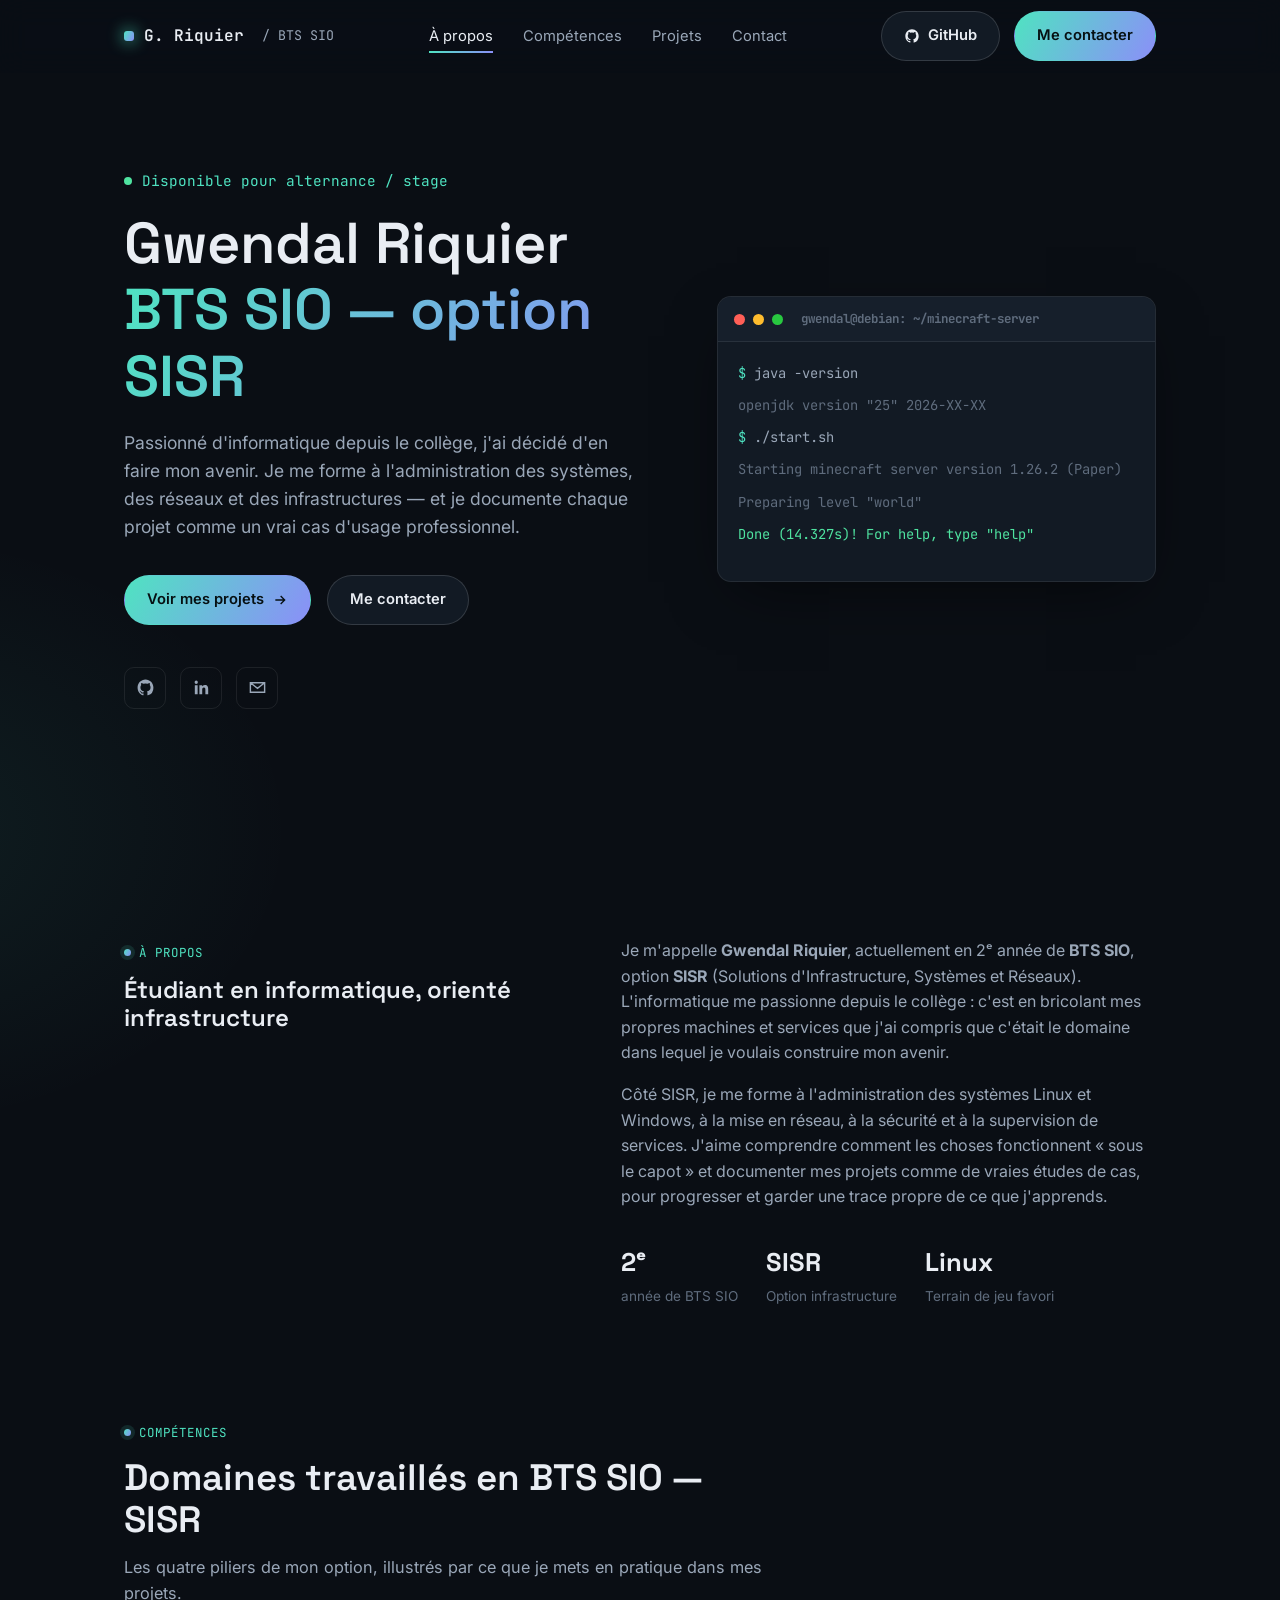
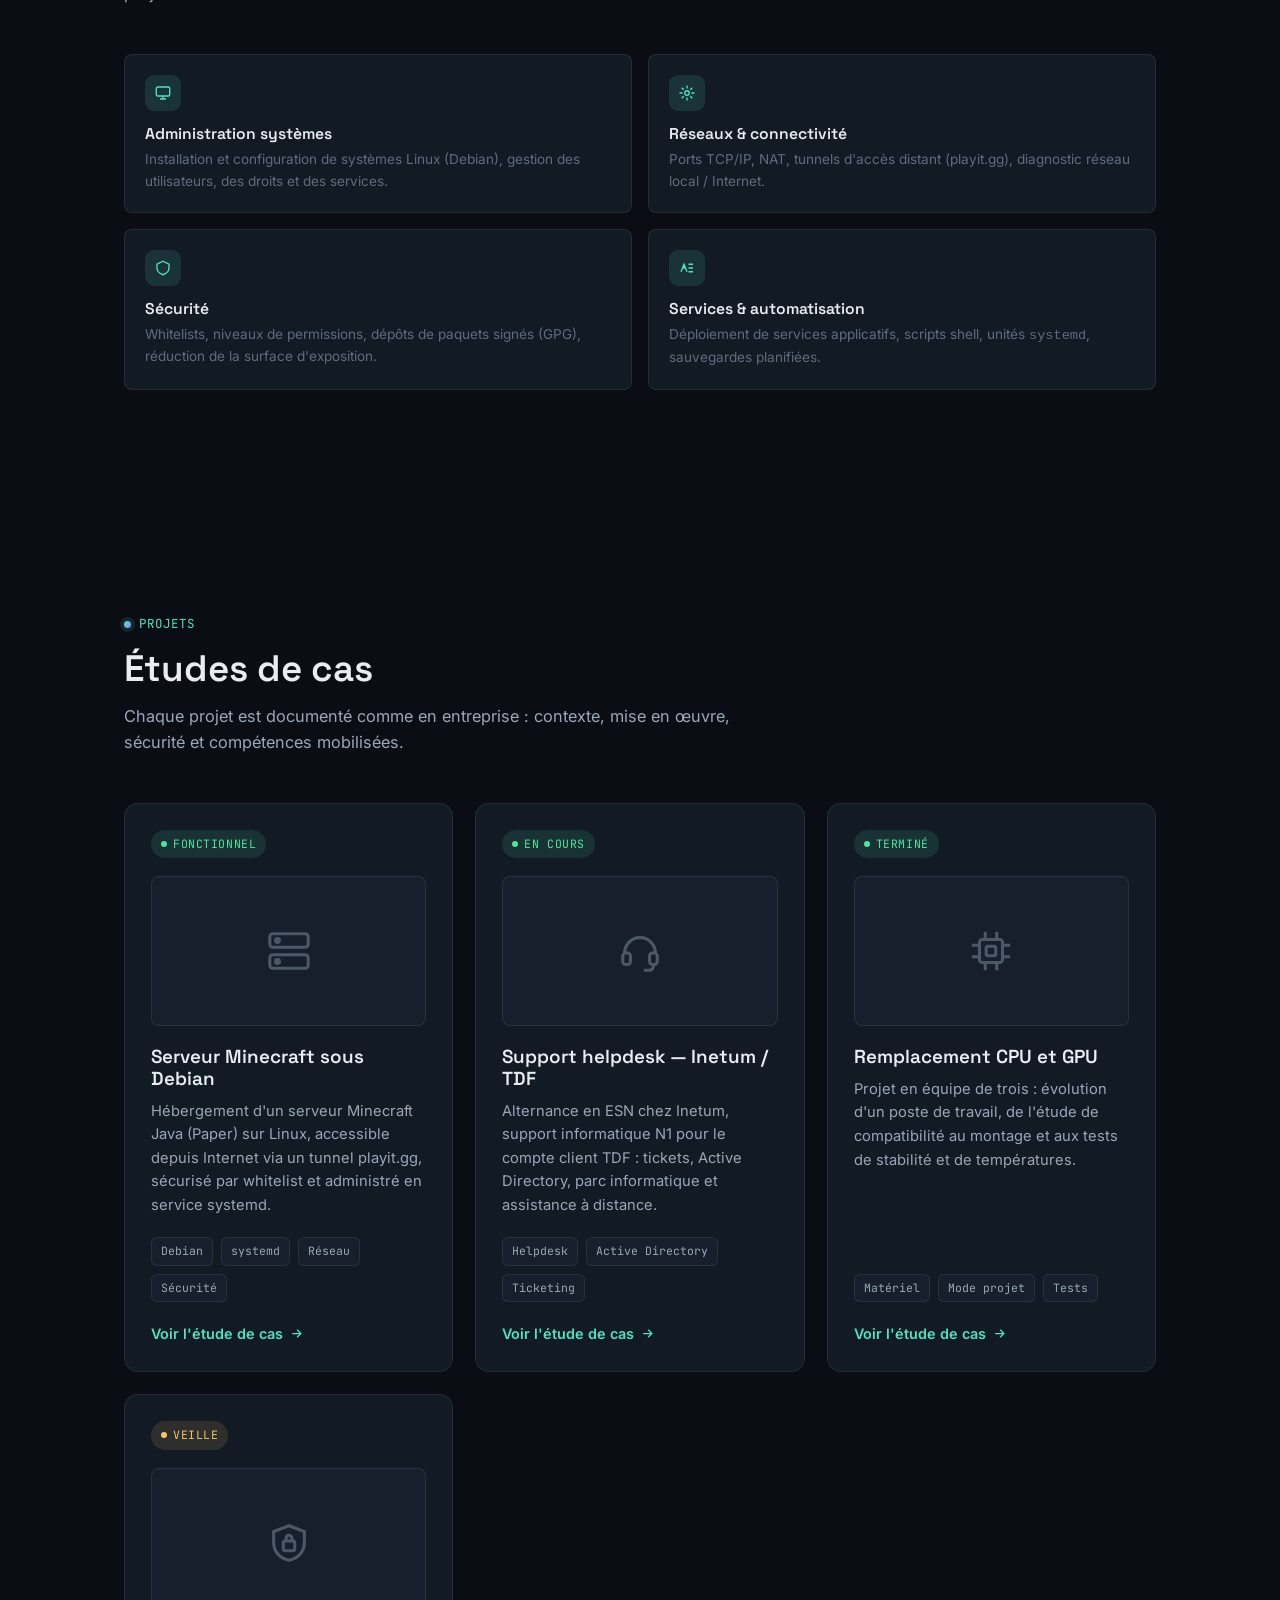
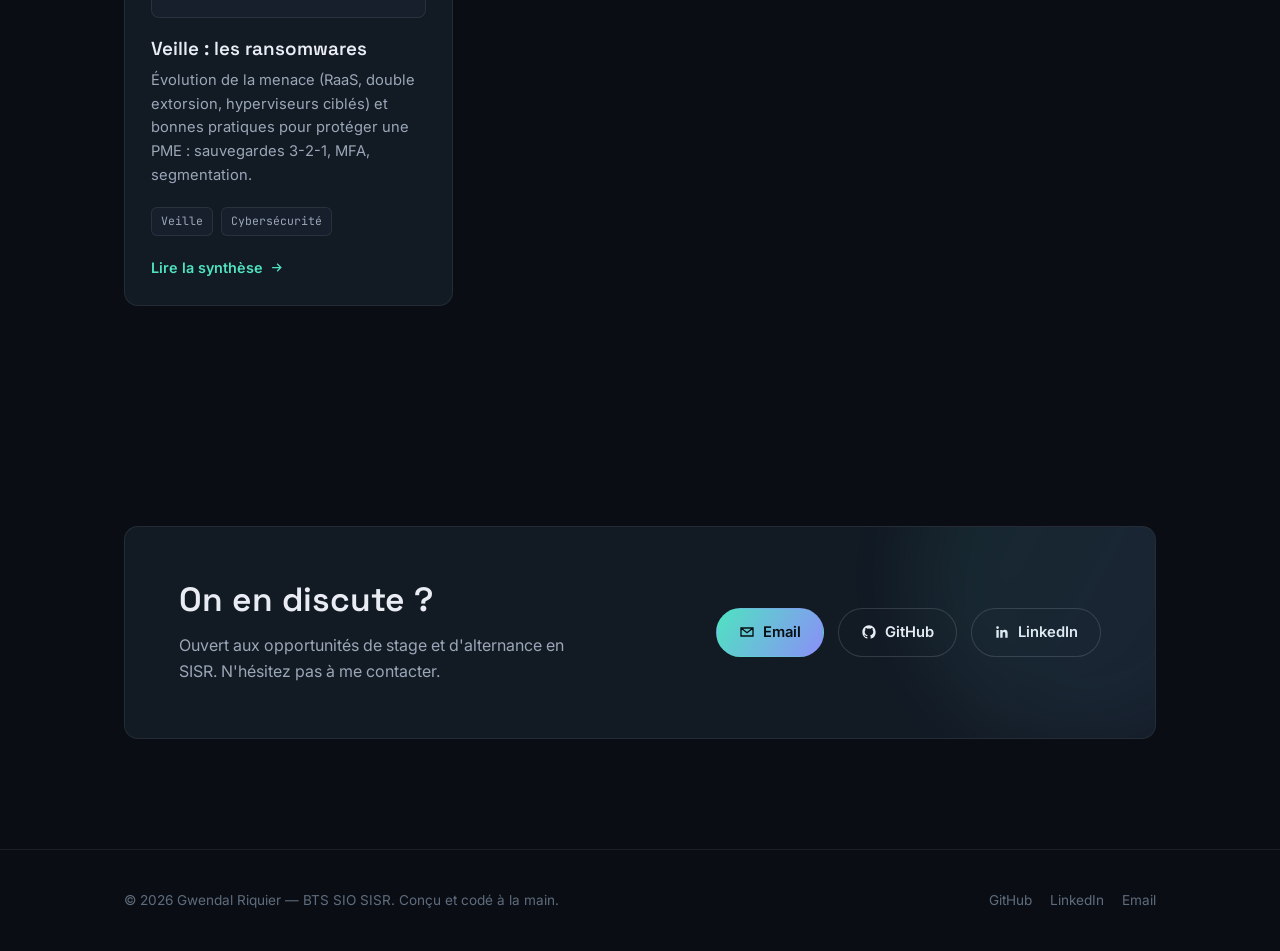
==== index.html @ 9a65db3e "Ajout du projet CPU/GPU et de la veille ransomwares au portfolio - Nouvelle étude de cas : remplacem" ====
<!doctype html>
<html lang="fr">
<head>
<meta charset="UTF-8">
<meta name="viewport" content="width=device-width, initial-scale=1.0">
<title>Gwendal Riquier — Portfolio BTS SIO</title>
<meta name="description" content="Portfolio de Gwendal Riquier, étudiant en BTS SIO option SISR. Projets d'administration systèmes, réseaux et infrastructure.">
<link rel="icon" href="assets/favicon.svg" type="image/svg+xml">
<link rel="preconnect" href="https://fonts.googleapis.com">
<link rel="preconnect" href="https://fonts.gstatic.com" crossorigin>
<link href="https://fonts.googleapis.com/css2?family=Space+Grotesk:wght@500;600;700&family=Inter:wght@400;500;600;700&family=JetBrains+Mono:wght@400;500;600&display=swap" rel="stylesheet">
<link rel="stylesheet" href="css/style.css">
</head>
<body>

<nav class="navbar" id="navbar">
  <div class="container">
    <a href="#top" class="brand"><span class="dot"></span>G. Riquier<small>&nbsp;/ BTS SIO</small></a>
    <ul class="nav-links">
      <li><a href="#about" class="nav-link">À propos</a></li>
      <li><a href="#skills" class="nav-link">Compétences</a></li>
      <li><a href="#projects" class="nav-link">Projets</a></li>
      <li><a href="#contact" class="nav-link">Contact</a></li>
    </ul>
    <div class="nav-cta">
      <a href="https://github.com/Ttekka" target="_blank" rel="noopener" class="btn btn-ghost">
        <svg viewBox="0 0 24 24" fill="currentColor"><path d="M12 2C6.48 2 2 6.58 2 12.25c0 4.5 2.87 8.32 6.84 9.67.5.1.68-.22.68-.49 0-.24-.01-1.05-.01-1.9-2.78.62-3.37-1.21-3.37-1.21-.45-1.18-1.11-1.5-1.11-1.5-.9-.63.07-.62.07-.62 1 .07 1.53 1.05 1.53 1.05.89 1.55 2.34 1.1 2.91.84.09-.66.35-1.1.63-1.36-2.22-.26-4.56-1.14-4.56-5.07 0-1.12.39-2.03 1.03-2.75-.1-.26-.45-1.3.1-2.72 0 0 .84-.27 2.75 1.05a9.3 9.3 0 0 1 5 0c1.91-1.32 2.75-1.05 2.75-1.05.55 1.42.2 2.46.1 2.72.64.72 1.03 1.63 1.03 2.75 0 3.94-2.35 4.8-4.58 5.06.36.32.68.94.68 1.9 0 1.37-.01 2.47-.01 2.81 0 .27.18.6.69.49A10.03 10.03 0 0 0 22 12.25C22 6.58 17.52 2 12 2Z"/></svg>
        GitHub
      </a>
      <a href="#contact" class="btn btn-primary">Me contacter</a>
    </div>
    <button class="burger" id="burger" aria-label="Menu">
      <span></span><span></span><span></span>
    </button>
  </div>
</nav>
<div class="mobile-menu" id="mobileMenu">
  <a href="#about" class="nav-link">À propos</a>
  <a href="#skills" class="nav-link">Compétences</a>
  <a href="#projects" class="nav-link">Projets</a>
  <a href="#contact" class="nav-link">Contact</a>
</div>

<main id="top">

  <!-- HERO -->
  <header class="hero">
    <div class="container hero-grid">
      <div>
        <div class="hero-kicker"><span class="pulse"></span> Disponible pour alternance / stage</div>
        <h1>
          <span>Gwendal Riquier</span>
          <span class="text-gradient">BTS SIO — option SISR</span>
        </h1>
        <p class="lead">
          Passionné d'informatique depuis le collège, j'ai décidé d'en faire mon avenir.
          Je me forme à l'administration des systèmes, des réseaux et des infrastructures —
          et je documente chaque projet comme un vrai cas d'usage professionnel.
        </p>
        <div class="hero-actions">
          <a href="#projects" class="btn btn-primary">
            Voir mes projets
            <svg viewBox="0 0 24 24" fill="none" stroke="currentColor" stroke-width="2"><path d="M5 12h14M13 6l6 6-6 6"/></svg>
          </a>
          <a href="#contact" class="btn btn-ghost">Me contacter</a>
        </div>
        <div class="hero-socials">
          <a class="icon-btn" href="https://github.com/Ttekka" target="_blank" rel="noopener" aria-label="GitHub">
            <svg viewBox="0 0 24 24" fill="currentColor"><path d="M12 2C6.48 2 2 6.58 2 12.25c0 4.5 2.87 8.32 6.84 9.67.5.1.68-.22.68-.49 0-.24-.01-1.05-.01-1.9-2.78.62-3.37-1.21-3.37-1.21-.45-1.18-1.11-1.5-1.11-1.5-.9-.63.07-.62.07-.62 1 .07 1.53 1.05 1.53 1.05.89 1.55 2.34 1.1 2.91.84.09-.66.35-1.1.63-1.36-2.22-.26-4.56-1.14-4.56-5.07 0-1.12.39-2.03 1.03-2.75-.1-.26-.45-1.3.1-2.72 0 0 .84-.27 2.75 1.05a9.3 9.3 0 0 1 5 0c1.91-1.32 2.75-1.05 2.75-1.05.55 1.42.2 2.46.1 2.72.64.72 1.03 1.63 1.03 2.75 0 3.94-2.35 4.8-4.58 5.06.36.32.68.94.68 1.9 0 1.37-.01 2.47-.01 2.81 0 .27.18.6.69.49A10.03 10.03 0 0 0 22 12.25C22 6.58 17.52 2 12 2Z"/></svg>
          </a>
          <a class="icon-btn" href="https://www.linkedin.com/in/gwendal-riquier-06201535b/" target="_blank" rel="noopener" aria-label="LinkedIn">
            <svg viewBox="0 0 24 24" fill="currentColor"><path d="M20.45 20.45h-3.56v-5.57c0-1.33-.02-3.03-1.85-3.03-1.85 0-2.14 1.45-2.14 2.94v5.66H9.34V9h3.42v1.56h.05c.48-.9 1.64-1.85 3.38-1.85 3.6 0 4.27 2.37 4.27 5.46v6.28ZM5.34 7.43a2.07 2.07 0 1 1 0-4.14 2.07 2.07 0 0 1 0 4.14ZM7.12 20.45H3.56V9h3.56v11.45Z"/></svg>
          </a>
          <a class="icon-btn" href="mailto:riquiergwendal@gmail.com" aria-label="Email">
            <svg viewBox="0 0 24 24" fill="none" stroke="currentColor" stroke-width="1.8"><path d="M3 6h18v12H3V6Zm0 0 9 7 9-7"/></svg>
          </a>
        </div>
      </div>

      <div class="terminal reveal">
        <div class="terminal-bar"><span></span><span></span><span></span><b>gwendal@debian: ~/minecraft-server</b></div>
        <div class="terminal-body" id="termBody"></div>
      </div>
    </div>
  </header>

  <!-- ABOUT -->
  <section class="section" id="about">
    <div class="container">
      <div class="about-grid">
        <div class="reveal">
          <div class="eyebrow">À propos</div>
          <h2>Étudiant en informatique, orienté infrastructure</h2>
        </div>
        <div class="about-text reveal">
          <p>
            Je m'appelle <b>Gwendal Riquier</b>, actuellement en 2ᵉ année de <b>BTS SIO</b>, option
            <b>SISR</b> (Solutions d'Infrastructure, Systèmes et Réseaux). L'informatique me passionne
            depuis le collège : c'est en bricolant mes propres machines et services que j'ai compris
            que c'était le domaine dans lequel je voulais construire mon avenir.
          </p>
          <p>
            Côté SISR, je me forme à l'administration des systèmes Linux et Windows, à la mise en
            réseau, à la sécurité et à la supervision de services. J'aime comprendre comment les
            choses fonctionnent « sous le capot » et documenter mes projets comme de vraies études
            de cas, pour progresser et garder une trace propre de ce que j'apprends.
          </p>
          <div class="stat-row">
            <div class="stat"><b>2ᵉ</b><span>année de BTS SIO</span></div>
            <div class="stat"><b>SISR</b><span>Option infrastructure</span></div>
            <div class="stat"><b>Linux</b><span>Terrain de jeu favori</span></div>
          </div>
        </div>
      </div>
    </div>
  </section>

  <!-- SKILLS -->
  <section class="section" id="skills" style="padding-top:0;">
    <div class="container">
      <div class="section-head reveal">
        <div class="eyebrow">Compétences</div>
        <h2>Domaines travaillés en BTS SIO — SISR</h2>
        <p>Les quatre piliers de mon option, illustrés par ce que je mets en pratique dans mes projets.</p>
      </div>
      <div class="skills-grid">
        <div class="skill-card reveal">
          <div class="icon"><svg viewBox="0 0 24 24" fill="none" stroke="currentColor" stroke-width="1.8"><rect x="3" y="4" width="18" height="12" rx="2"/><path d="M8 20h8M12 16v4"/></svg></div>
          <h4>Administration systèmes</h4>
          <p>Installation et configuration de systèmes Linux (Debian), gestion des utilisateurs, des droits et des services.</p>
        </div>
        <div class="skill-card reveal">
          <div class="icon"><svg viewBox="0 0 24 24" fill="none" stroke="currentColor" stroke-width="1.8"><circle cx="12" cy="12" r="3"/><path d="M12 2v4M12 18v4M4.9 4.9l2.8 2.8M16.3 16.3l2.8 2.8M2 12h4M18 12h4M4.9 19.1l2.8-2.8M16.3 7.7l2.8-2.8"/></svg></div>
          <h4>Réseaux &amp; connectivité</h4>
          <p>Ports TCP/IP, NAT, tunnels d'accès distant (playit.gg), diagnostic réseau local / Internet.</p>
        </div>
        <div class="skill-card reveal">
          <div class="icon"><svg viewBox="0 0 24 24" fill="none" stroke="currentColor" stroke-width="1.8"><path d="M12 3l8 4v5c0 5-3.5 7.5-8 9-4.5-1.5-8-4-8-9V7l8-4Z"/></svg></div>
          <h4>Sécurité</h4>
          <p>Whitelists, niveaux de permissions, dépôts de paquets signés (GPG), réduction de la surface d'exposition.</p>
        </div>
        <div class="skill-card reveal">
          <div class="icon"><svg viewBox="0 0 24 24" fill="none" stroke="currentColor" stroke-width="1.8"><path d="M4 17l4-10 4 10M6.5 12h3M14 7h6M14 12h6M14 17h6"/></svg></div>
          <h4>Services &amp; automatisation</h4>
          <p>Déploiement de services applicatifs, scripts shell, unités <code>systemd</code>, sauvegardes planifiées.</p>
        </div>
      </div>
    </div>
  </section>

  <!-- PROJECTS -->
  <section class="section" id="projects">
    <div class="container">
      <div class="section-head reveal">
        <div class="eyebrow">Projets</div>
        <h2>Études de cas</h2>
        <p>Chaque projet est documenté comme en entreprise : contexte, mise en œuvre, sécurité et compétences mobilisées.</p>
      </div>

      <div class="projects-grid">

        <!-- Project 1 : Minecraft server -->
        <a href="projects/serveur-minecraft.html" class="project-card reveal">
          <div class="glow"></div>
          <div class="project-status status-live"><span class="dot"></span> Fonctionnel</div>
          <div class="thumb">
            <svg viewBox="0 0 24 24" fill="none" stroke="currentColor" stroke-width="1.6"><rect x="2" y="3" width="20" height="7" rx="1.5"/><rect x="2" y="14" width="20" height="7" rx="1.5"/><circle cx="6" cy="6.5" r="1" fill="currentColor"/><circle cx="6" cy="17.5" r="1" fill="currentColor"/></svg>
          </div>
          <h3>Serveur Minecraft sous Debian</h3>
          <p class="desc">
            Hébergement d'un serveur Minecraft Java (Paper) sur Linux, accessible depuis Internet via
            un tunnel playit.gg, sécurisé par whitelist et administré en service systemd.
          </p>
          <div class="tag-row">
            <span class="tag">Debian</span>
            <span class="tag">systemd</span>
            <span class="tag">Réseau</span>
            <span class="tag">Sécurité</span>
          </div>
          <span class="card-link">Voir l'étude de cas
            <svg viewBox="0 0 24 24" fill="none" stroke="currentColor" stroke-width="2"><path d="M5 12h14M13 6l6 6-6 6"/></svg>
          </span>
        </a>

        <!-- Project 2 : Support Inetum / TDF -->
        <a href="projects/support-inetum-tdf.html" class="project-card reveal">
          <div class="glow"></div>
          <div class="project-status status-live"><span class="dot"></span> En cours</div>
          <div class="thumb">
            <svg viewBox="0 0 24 24" fill="none" stroke="currentColor" stroke-width="1.6"><path d="M4 13a8 8 0 0 1 16 0"/><rect x="3" y="13" width="4" height="6" rx="1.5"/><rect x="17" y="13" width="4" height="6" rx="1.5"/><path d="M19 19v1a2 2 0 0 1-2 2h-3"/></svg>
          </div>
          <h3>Support helpdesk — Inetum / TDF</h3>
          <p class="desc">
            Alternance en ESN chez Inetum, support informatique N1 pour le compte client TDF : tickets,
            Active Directory, parc informatique et assistance à distance.
          </p>
          <div class="tag-row">
            <span class="tag">Helpdesk</span>
            <span class="tag">Active Directory</span>
            <span class="tag">Ticketing</span>
          </div>
          <span class="card-link">Voir l'étude de cas
            <svg viewBox="0 0 24 24" fill="none" stroke="currentColor" stroke-width="2"><path d="M5 12h14M13 6l6 6-6 6"/></svg>
          </span>
        </a>

        <!-- Project 3 : CPU / GPU -->
        <a href="projects/changement-cpu-gpu.html" class="project-card reveal">
          <div class="glow"></div>
          <div class="project-status status-live"><span class="dot"></span> Terminé</div>
          <div class="thumb">
            <svg viewBox="0 0 24 24" fill="none" stroke="currentColor" stroke-width="1.6"><rect x="6" y="6" width="12" height="12" rx="1.5"/><rect x="9.5" y="9.5" width="5" height="5" rx="0.8"/><path d="M9 2v4M15 2v4M9 18v4M15 18v4M2 9h4M2 15h4M18 9h4M18 15h4"/></svg>
          </div>
          <h3>Remplacement CPU et GPU</h3>
          <p class="desc">
            Projet en équipe de trois : évolution d'un poste de travail, de l'étude de compatibilité
            au montage et aux tests de stabilité et de températures.
          </p>
          <div class="tag-row">
            <span class="tag">Matériel</span>
            <span class="tag">Mode projet</span>
            <span class="tag">Tests</span>
          </div>
          <span class="card-link">Voir l'étude de cas
            <svg viewBox="0 0 24 24" fill="none" stroke="currentColor" stroke-width="2"><path d="M5 12h14M13 6l6 6-6 6"/></svg>
          </span>
        </a>

        <!-- Veille technologique -->
        <a href="projects/veille-ransomwares.html" class="project-card reveal">
          <div class="glow"></div>
          <div class="project-status status-soon"><span class="dot"></span> Veille</div>
          <div class="thumb">
            <svg viewBox="0 0 24 24" fill="none" stroke="currentColor" stroke-width="1.6"><path d="M12 3 4 6v6c0 4.5 3.4 8.2 8 9 4.6-.8 8-4.5 8-9V6l-8-3Z"/><rect x="9" y="11" width="6" height="5" rx="1"/><path d="M10.5 11V9.5a1.5 1.5 0 0 1 3 0V11"/></svg>
          </div>
          <h3>Veille : les ransomwares</h3>
          <p class="desc">
            Évolution de la menace (RaaS, double extorsion, hyperviseurs ciblés) et bonnes pratiques
            pour protéger une PME : sauvegardes 3-2-1, MFA, segmentation.
          </p>
          <div class="tag-row">
            <span class="tag">Veille</span>
            <span class="tag">Cybersécurité</span>
          </div>
          <span class="card-link">Lire la synthèse
            <svg viewBox="0 0 24 24" fill="none" stroke="currentColor" stroke-width="2"><path d="M5 12h14M13 6l6 6-6 6"/></svg>
          </span>
        </a>

      </div>
    </div>
  </section>

  <!-- CONTACT -->
  <section class="section" id="contact">
    <div class="container">
      <div class="contact-box reveal">
        <div>
          <h2>On en discute ?</h2>
          <p>Ouvert aux opportunités de stage et d'alternance en SISR. N'hésitez pas à me contacter.</p>
        </div>
        <div class="contact-links">
          <a href="mailto:riquiergwendal@gmail.com" class="btn btn-primary">
            <svg viewBox="0 0 24 24" fill="none" stroke="currentColor" stroke-width="2"><path d="M3 6h18v12H3V6Zm0 0 9 7 9-7"/></svg>
            Email
          </a>
          <a href="https://github.com/Ttekka" target="_blank" rel="noopener" class="btn btn-ghost">
            <svg viewBox="0 0 24 24" fill="currentColor"><path d="M12 2C6.48 2 2 6.58 2 12.25c0 4.5 2.87 8.32 6.84 9.67.5.1.68-.22.68-.49 0-.24-.01-1.05-.01-1.9-2.78.62-3.37-1.21-3.37-1.21-.45-1.18-1.11-1.5-1.11-1.5-.9-.63.07-.62.07-.62 1 .07 1.53 1.05 1.53 1.05.89 1.55 2.34 1.1 2.91.84.09-.66.35-1.1.63-1.36-2.22-.26-4.56-1.14-4.56-5.07 0-1.12.39-2.03 1.03-2.75-.1-.26-.45-1.3.1-2.72 0 0 .84-.27 2.75 1.05a9.3 9.3 0 0 1 5 0c1.91-1.32 2.75-1.05 2.75-1.05.55 1.42.2 2.46.1 2.72.64.72 1.03 1.63 1.03 2.75 0 3.94-2.35 4.8-4.58 5.06.36.32.68.94.68 1.9 0 1.37-.01 2.47-.01 2.81 0 .27.18.6.69.49A10.03 10.03 0 0 0 22 12.25C22 6.58 17.52 2 12 2Z"/></svg>
            GitHub
          </a>
          <a href="https://www.linkedin.com/in/gwendal-riquier-06201535b/" target="_blank" rel="noopener" class="btn btn-ghost">
            <svg viewBox="0 0 24 24" fill="currentColor"><path d="M20.45 20.45h-3.56v-5.57c0-1.33-.02-3.03-1.85-3.03-1.85 0-2.14 1.45-2.14 2.94v5.66H9.34V9h3.42v1.56h.05c.48-.9 1.64-1.85 3.38-1.85 3.6 0 4.27 2.37 4.27 5.46v6.28ZM5.34 7.43a2.07 2.07 0 1 1 0-4.14 2.07 2.07 0 0 1 0 4.14ZM7.12 20.45H3.56V9h3.56v11.45Z"/></svg>
            LinkedIn
          </a>
        </div>
      </div>
    </div>
  </section>

</main>

<footer>
  <div class="container">
    <p>&copy; <span id="year"></span> Gwendal Riquier — BTS SIO SISR. Conçu et codé à la main.</p>
    <div class="foot-links">
      <a href="https://github.com/Ttekka" target="_blank" rel="noopener">GitHub</a>
      <a href="https://www.linkedin.com/in/gwendal-riquier-06201535b/" target="_blank" rel="noopener">LinkedIn</a>
      <a href="mailto:riquiergwendal@gmail.com">Email</a>
    </div>
  </div>
</footer>

<script src="js/main.js"></script>
</body>
</html>
---- css/style.css ----
/* =========================================================
   Portfolio — Gwendal Riquier (BTS SIO SISR)
   Design system : dark, moderne, accents réseau/terminal
   ========================================================= */

/* ---------- Tokens ---------- */
:root{
  --bg: #0a0e14;
  --bg-soft: #0d131b;
  --surface: #121a24;
  --surface-2: #161f2b;
  --border: rgba(255,255,255,0.08);
  --border-strong: rgba(255,255,255,0.14);

  --text: #e9edf3;
  --text-dim: #9aa7b8;
  --text-faint: #5f6c7d;

  --accent: #4fe3c1;        /* cyan/teal */
  --accent-2: #8b8ff8;      /* indigo */
  --accent-soft: rgba(79, 227, 193, 0.12);
  --accent-2-soft: rgba(139, 143, 248, 0.12);
  --gradient: linear-gradient(120deg, var(--accent) 0%, var(--accent-2) 100%);

  --ok: #4fe3a0;
  --warn: #f5c56b;

  --radius: 14px;
  --radius-sm: 8px;

  --ff-head: "Space Grotesk", "Inter", sans-serif;
  --ff-body: "Inter", system-ui, sans-serif;
  --ff-mono: "JetBrains Mono", ui-monospace, Menlo, Consolas, monospace;

  --maxw: 1080px;

  --shadow: 0 20px 60px -20px rgba(0,0,0,0.6);
}

/* ---------- Reset ---------- */
*,*::before,*::after{ box-sizing:border-box; }
html{ scroll-behavior:smooth; }
body{
  margin:0;
  background: var(--bg);
  background-image:
    radial-gradient(900px 500px at 85% -10%, rgba(139,143,248,0.10), transparent 60%),
    radial-gradient(700px 500px at -10% 20%, rgba(79,227,193,0.08), transparent 60%);
  color: var(--text);
  font-family: var(--ff-body);
  line-height: 1.6;
  -webkit-font-smoothing: antialiased;
}
img{ max-width:100%; display:block; }
a{ color:inherit; text-decoration:none; }
ul{ margin:0; padding:0; list-style:none; }
h1,h2,h3,h4{ font-family: var(--ff-head); font-weight:600; margin:0; line-height:1.15; }
p{ margin:0; }
button{ font-family:inherit; }

.container{
  width:100%;
  max-width: var(--maxw);
  margin:0 auto;
  padding: 0 24px;
}

.section{ padding: 110px 0; position:relative; }
.section-head{ margin-bottom: 48px; max-width: 640px; }
.eyebrow{
  display:inline-flex; align-items:center; gap:8px;
  font-family: var(--ff-mono); font-size: 0.78rem; letter-spacing:0.08em;
  text-transform: uppercase; color: var(--accent);
  margin-bottom: 14px;
}
.eyebrow::before{
  content:""; width:7px; height:7px; border-radius:50%;
  background: var(--gradient);
  box-shadow: 0 0 0 4px var(--accent-soft);
}
.section-head h2{ font-size: clamp(1.7rem, 3vw, 2.3rem); margin-bottom: 12px; }
.section-head p{ color: var(--text-dim); font-size: 1.02rem; }

.text-gradient{
  background: var(--gradient);
  -webkit-background-clip: text;
  background-clip: text;
  color: transparent;
}

/* ---------- Buttons ---------- */
.btn{
  display:inline-flex; align-items:center; gap:8px;
  padding: 12px 22px;
  border-radius: 999px;
  font-size: 0.92rem; font-weight:600;
  border:1px solid var(--border-strong);
  transition: transform .18s ease, border-color .18s ease, background .18s ease;
  white-space: nowrap;
}
.btn svg{ width:16px; height:16px; }
.btn:hover{ transform: translateY(-2px); }
.btn-primary{
  background: var(--gradient);
  color: #061012;
  border-color: transparent;
}
.btn-primary:hover{ filter: brightness(1.07); }
.btn-ghost{
  background: var(--surface);
  color: var(--text);
}
.btn-ghost:hover{ border-color: var(--accent); color: var(--accent); }

/* ---------- Navbar ---------- */
.navbar{
  position: fixed; top:0; left:0; right:0; z-index:100;
  backdrop-filter: blur(14px) saturate(140%);
  background: rgba(10,14,20,0.65);
  border-bottom: 1px solid transparent;
  transition: border-color .25s ease, background .25s ease;
}
.navbar.scrolled{ border-bottom-color: var(--border); }
.navbar .container{
  display:flex; align-items:center; justify-content:space-between;
  height: 72px;
}
.brand{ display:flex; align-items:center; gap:10px; font-family: var(--ff-mono); font-weight:600; }
.brand .dot{ width:10px; height:10px; border-radius:3px; background: var(--gradient); box-shadow: 0 0 16px var(--accent); }
.brand small{ color: var(--text-dim); font-weight:400; }

.nav-links{ display:flex; align-items:center; gap:30px; }
.nav-links a{
  font-size: 0.92rem; color: var(--text-dim);
  position:relative; padding: 6px 0; transition: color .2s ease;
}
.nav-links a::after{
  content:""; position:absolute; left:0; right:100%; bottom:-2px; height:2px;
  background: var(--gradient); transition: right .25s ease;
}
.nav-links a:hover, .nav-links a.active{ color: var(--text); }
.nav-links a:hover::after, .nav-links a.active::after{ right:0; }

.nav-cta{ display:flex; align-items:center; gap:14px; }
.burger{
  display:none; flex-direction:column; gap:5px; background:none; border:none; cursor:pointer; padding:6px;
}
.burger span{ width:22px; height:2px; background: var(--text); border-radius:2px; transition: transform .2s ease, opacity .2s ease; }

/* ---------- Hero ---------- */
.hero{
  min-height: 92vh;
  display:flex; align-items:center;
  padding-top: 110px; padding-bottom: 60px;
  position:relative; overflow:hidden;
}
.hero-grid{
  display:grid; grid-template-columns: 1.1fr 0.9fr; gap:56px; align-items:center;
}
.hero-kicker{
  font-family: var(--ff-mono); color: var(--accent); font-size:0.9rem;
  margin-bottom:18px; display:flex; align-items:center; gap:10px;
}
.hero-kicker .pulse{
  width:8px; height:8px; border-radius:50%; background: var(--ok);
  box-shadow: 0 0 0 0 rgba(79,227,160,0.6);
  animation: pulse 2s infinite;
}
@keyframes pulse{
  0%{ box-shadow:0 0 0 0 rgba(79,227,160,0.5); }
  70%{ box-shadow:0 0 0 8px rgba(79,227,160,0); }
  100%{ box-shadow:0 0 0 0 rgba(79,227,160,0); }
}
.hero h1{
  font-size: clamp(2.4rem, 5vw, 3.6rem);
  margin-bottom: 20px;
}
.hero h1 span{ display:block; }
.hero p.lead{
  font-size: 1.1rem; color: var(--text-dim); max-width: 520px; margin-bottom: 34px;
}
.hero-actions{ display:flex; gap:16px; margin-bottom: 42px; flex-wrap:wrap; }
.hero-socials{ display:flex; gap:14px; }
.icon-btn{
  width:42px; height:42px; display:grid; place-items:center;
  border:1px solid var(--border); border-radius:10px; color: var(--text-dim);
  transition: all .2s ease;
}
.icon-btn:hover{ color: var(--accent); border-color: var(--accent); transform: translateY(-2px); }
.icon-btn svg{ width:19px; height:19px; }

/* Terminal card */
.terminal{
  background: var(--surface);
  border:1px solid var(--border);
  border-radius: var(--radius);
  box-shadow: var(--shadow);
  overflow:hidden;
}
.terminal-bar{
  display:flex; align-items:center; gap:8px;
  padding: 12px 16px;
  background: var(--surface-2);
  border-bottom:1px solid var(--border);
}
.terminal-bar span{ width:11px; height:11px; border-radius:50%; }
.terminal-bar span:nth-child(1){ background:#ff5f57; }
.terminal-bar span:nth-child(2){ background:#febc2e; }
.terminal-bar span:nth-child(3){ background:#28c840; }
.terminal-bar b{
  margin-left:10px; font-family: var(--ff-mono); font-size:0.78rem; color: var(--text-faint);
}
.terminal-body{
  padding: 20px 20px 26px;
  font-family: var(--ff-mono); font-size: 0.86rem; color: var(--text-dim);
  min-height: 230px;
}
.terminal-body .line{ margin-bottom: 10px; white-space: pre-wrap; }
.terminal-body .prompt{ color: var(--accent); }
.terminal-body .out{ color: var(--text-faint); }
.terminal-body .ok{ color: var(--ok); }
.caret{
  display:inline-block; width:7px; height:1.1em; background: var(--accent);
  vertical-align: -2px; animation: blink 1s steps(1) infinite;
}
@keyframes blink{ 50%{ opacity:0; } }

/* ---------- About / skills ---------- */
.about-grid{ display:grid; grid-template-columns: 0.9fr 1.1fr; gap:60px; }
.about-text p{ color: var(--text-dim); margin-bottom: 16px; }
.about-text p:last-child{ margin-bottom:0; }
.stat-row{ display:flex; gap:28px; margin-top: 32px; }
.stat b{ display:block; font-family: var(--ff-head); font-size:1.6rem; }
.stat span{ color: var(--text-faint); font-size:0.85rem; }

.skills-grid{ display:grid; grid-template-columns: 1fr 1fr; gap:16px; }
.skill-card{
  background: var(--surface);
  border:1px solid var(--border);
  border-radius: var(--radius-sm);
  padding: 20px;
  transition: border-color .2s ease, transform .2s ease;
}
.skill-card:hover{ border-color: var(--border-strong); transform: translateY(-3px); }
.skill-card .icon{
  width:36px; height:36px; border-radius:9px; display:grid; place-items:center;
  background: var(--accent-soft); color: var(--accent); margin-bottom:14px;
}
.skill-card .icon svg{ width:18px; height:18px; }
.skill-card h4{ font-size:0.98rem; margin-bottom:6px; }
.skill-card p{ color: var(--text-faint); font-size:0.85rem; }

/* ---------- Projects ---------- */
.projects-grid{ display:grid; grid-template-columns: repeat(3, 1fr); gap:22px; }
.project-card{
  background: var(--surface);
  border:1px solid var(--border);
  border-radius: var(--radius);
  padding: 26px;
  display:flex; flex-direction:column;
  position:relative; overflow:hidden;
  transition: transform .25s ease, border-color .25s ease, box-shadow .25s ease;
}
.project-card:hover{ transform: translateY(-5px); border-color: var(--border-strong); box-shadow: var(--shadow); }
.project-card .glow{
  position:absolute; inset:-1px; opacity:0; pointer-events:none;
  background: radial-gradient(240px circle at var(--mx,50%) var(--my,0%), rgba(79,227,193,0.12), transparent 60%);
  transition: opacity .3s ease;
}
.project-card:hover .glow{ opacity:1; }

.project-status{
  display:inline-flex; align-items:center; gap:6px;
  font-family: var(--ff-mono); font-size:0.72rem; text-transform:uppercase; letter-spacing:.05em;
  padding: 5px 10px; border-radius:999px; margin-bottom:18px; width:max-content;
}
.status-live{ background: rgba(79,227,160,0.12); color: var(--ok); }
.status-soon{ background: rgba(245,197,107,0.12); color: var(--warn); }
.status-live .dot, .status-soon .dot{ width:6px; height:6px; border-radius:50%; background: currentColor; }

.project-card .thumb{
  height:150px; border-radius: var(--radius-sm);
  background: var(--surface-2);
  display:grid; place-items:center;
  margin-bottom:20px; color: var(--text-faint);
  border: 1px solid var(--border);
}
.project-card .thumb svg{ width:46px; height:46px; opacity:.75; }

.project-card h3{ font-size:1.18rem; margin-bottom:10px; }
.project-card p.desc{ color: var(--text-dim); font-size:0.92rem; margin-bottom:20px; flex:1; }
.tag-row{ display:flex; gap:8px; flex-wrap:wrap; margin-bottom:20px; }
.tag{
  font-family: var(--ff-mono); font-size:0.72rem; color: var(--text-dim);
  background: var(--surface-2); border:1px solid var(--border);
  padding: 4px 9px; border-radius:6px;
}
.project-card .card-link{
  display:inline-flex; align-items:center; gap:6px; font-size:0.9rem; font-weight:600; color: var(--accent);
}
.project-card .card-link svg{ width:15px; height:15px; transition: transform .2s ease; }
.project-card:hover .card-link svg{ transform: translateX(4px); }

.project-card.is-soon{ opacity:0.72; }
.project-card.is-soon .thumb{ border-style:dashed; }

/* ---------- Contact ---------- */
.contact-box{
  background: var(--surface);
  border:1px solid var(--border);
  border-radius: var(--radius);
  padding: 54px;
  display:flex; align-items:center; justify-content:space-between; gap:40px;
  position:relative; overflow:hidden;
}
.contact-box::before{
  content:""; position:absolute; width:340px; height:340px; border-radius:50%;
  background: var(--gradient); opacity:0.08; filter: blur(40px);
  top:-120px; right:-100px;
}
.contact-box h2{ font-size: clamp(1.5rem, 3vw, 2.1rem); margin-bottom:14px; }
.contact-box p{ color: var(--text-dim); max-width: 420px; }
.contact-links{ display:flex; gap:14px; flex-wrap:wrap; }

/* ---------- Footer ---------- */
footer{ padding: 40px 0; border-top:1px solid var(--border); }
footer .container{ display:flex; justify-content:space-between; align-items:center; flex-wrap:wrap; gap:14px; }
footer p{ color: var(--text-faint); font-size:0.85rem; }
footer .foot-links{ display:flex; gap:18px; }
footer .foot-links a{ color: var(--text-faint); font-size:0.85rem; transition: color .2s ease; }
footer .foot-links a:hover{ color: var(--accent); }

/* ---------- Reveal on scroll ---------- */
.reveal{ opacity:0; transform: translateY(24px); transition: opacity .7s ease, transform .7s ease; }
.reveal.in{ opacity:1; transform:none; }

/* ---------- Project (case study) page shared ---------- */
.breadcrumb{
  display:flex; align-items:center; gap:8px; color: var(--text-faint); font-size:0.88rem;
  margin-bottom: 26px; font-family: var(--ff-mono);
}
.breadcrumb a{ color: var(--text-dim); }
.breadcrumb a:hover{ color: var(--accent); }

.case-hero{ padding: 150px 0 50px; }
.case-tags{ display:flex; gap:8px; margin-bottom:22px; flex-wrap:wrap; }
.case-hero h1{ font-size: clamp(2rem, 4vw, 2.9rem); max-width: 760px; margin-bottom:18px; }
.case-hero .summary{ color: var(--text-dim); max-width: 700px; font-size:1.05rem; }
.case-meta{ display:flex; gap:28px; margin-top:34px; flex-wrap:wrap; }
.case-meta .m b{ display:block; font-family: var(--ff-mono); font-size:0.95rem; }
.case-meta .m span{ color: var(--text-faint); font-size:0.78rem; text-transform:uppercase; letter-spacing:.04em; }

.case-section{ padding: 60px 0; border-top:1px solid var(--border); }
.case-section h2{ font-size: clamp(1.4rem, 2.6vw, 1.9rem); margin-bottom:18px; }
.case-section > .container > p{ color: var(--text-dim); max-width: 760px; margin-bottom: 18px; }
.case-section ul.bullets{ max-width:760px; }
.case-section ul.bullets li{
  position:relative; padding-left:22px; color: var(--text-dim); margin-bottom:10px;
}
.case-section ul.bullets li::before{
  content:""; position:absolute; left:0; top:9px; width:7px; height:7px; border-radius:2px;
  background: var(--gradient);
}

.diagram-wrap{
  background: var(--surface); border:1px solid var(--border); border-radius: var(--radius);
  padding: 28px; margin: 24px 0;
}
.diagram-wrap svg{ width:100%; height:auto; }

.table-wrap{ overflow-x:auto; margin: 20px 0; }
table.k{
  width:100%; border-collapse: collapse; font-size:0.92rem;
  background: var(--surface); border:1px solid var(--border); border-radius: var(--radius-sm); overflow:hidden;
}
table.k th, table.k td{ padding: 13px 16px; text-align:left; border-bottom:1px solid var(--border); }
table.k th{ font-family: var(--ff-mono); font-size:0.78rem; text-transform:uppercase; letter-spacing:.04em; color: var(--text-faint); background: var(--surface-2); }
table.k td{ color: var(--text-dim); }
table.k tr:last-child td{ border-bottom:none; }
table.k td code, table.k td b{ color: var(--text); }

.steps{ display:grid; gap:14px; margin-top:24px; }
.step{
  display:grid; grid-template-columns: 44px 1fr; gap:18px;
  background: var(--surface); border:1px solid var(--border); border-radius: var(--radius-sm);
  padding: 18px 20px;
}
.step .num{
  width:44px; height:44px; border-radius:10px; background: var(--accent-2-soft); color: var(--accent-2);
  display:grid; place-items:center; font-family: var(--ff-mono); font-weight:700;
}
.step h4{ font-size:0.98rem; margin-bottom:6px; }
.step p{ color: var(--text-dim); font-size:0.9rem; }
.step code{ font-family: var(--ff-mono); font-size:0.82rem; color: var(--accent); background: rgba(79,227,193,0.08); padding:2px 6px; border-radius:5px; }

.callout{
  display:flex; gap:14px; padding:18px 20px; border-radius: var(--radius-sm);
  background: rgba(245,197,107,0.08); border:1px solid rgba(245,197,107,0.25);
  margin: 20px 0; max-width:760px;
}
.callout svg{ width:20px; height:20px; flex-shrink:0; color: var(--warn); margin-top:2px; }
.callout p{ color: var(--text-dim); font-size:0.9rem; }
.callout.ok{ background: rgba(79,227,160,0.08); border-color: rgba(79,227,160,0.25); }
.callout.ok svg{ color: var(--ok); }

.case-cta{
  display:flex; align-items:center; justify-content:space-between; gap:24px; flex-wrap:wrap;
  padding: 44px 0 90px;
}

/* ---------- Responsive ---------- */
@media (max-width: 920px){
  .hero-grid{ grid-template-columns:1fr; }
  .hero-grid .terminal{ order:-1; }
  .about-grid{ grid-template-columns:1fr; gap:36px; }
  .skills-grid{ grid-template-columns: 1fr 1fr; }
  .projects-grid{ grid-template-columns: 1fr 1fr; }
  .contact-box{ flex-direction:column; text-align:center; padding:40px; }
  .contact-box p{ max-width:none; }
}
@media (max-width: 680px){
  .nav-links, .nav-cta .btn-ghost{ display:none; }
  .burger{ display:flex; }
  .brand small{ display:none; }
  .brand{ font-size: 0.95rem; }
  .skills-grid{ grid-template-columns: 1fr; }
  .projects-grid{ grid-template-columns: 1fr; }
  .section{ padding: 80px 0; }
  .stat-row{ gap:20px; }
  .step{ grid-template-columns: 1fr; }
}

.mobile-menu{
  position:fixed; inset:72px 0 0 0; z-index:90;
  background: rgba(8,11,16,0.98);
  backdrop-filter: blur(10px);
  display:flex; flex-direction:column; align-items:center; justify-content:center; gap:28px;
  transform: translateY(-10px); opacity:0; pointer-events:none;
  transition: opacity .25s ease, transform .25s ease;
}
.mobile-menu.open{ opacity:1; transform:none; pointer-events:auto; }
.mobile-menu a{ font-size:1.3rem; font-family: var(--ff-head); color: var(--text); }
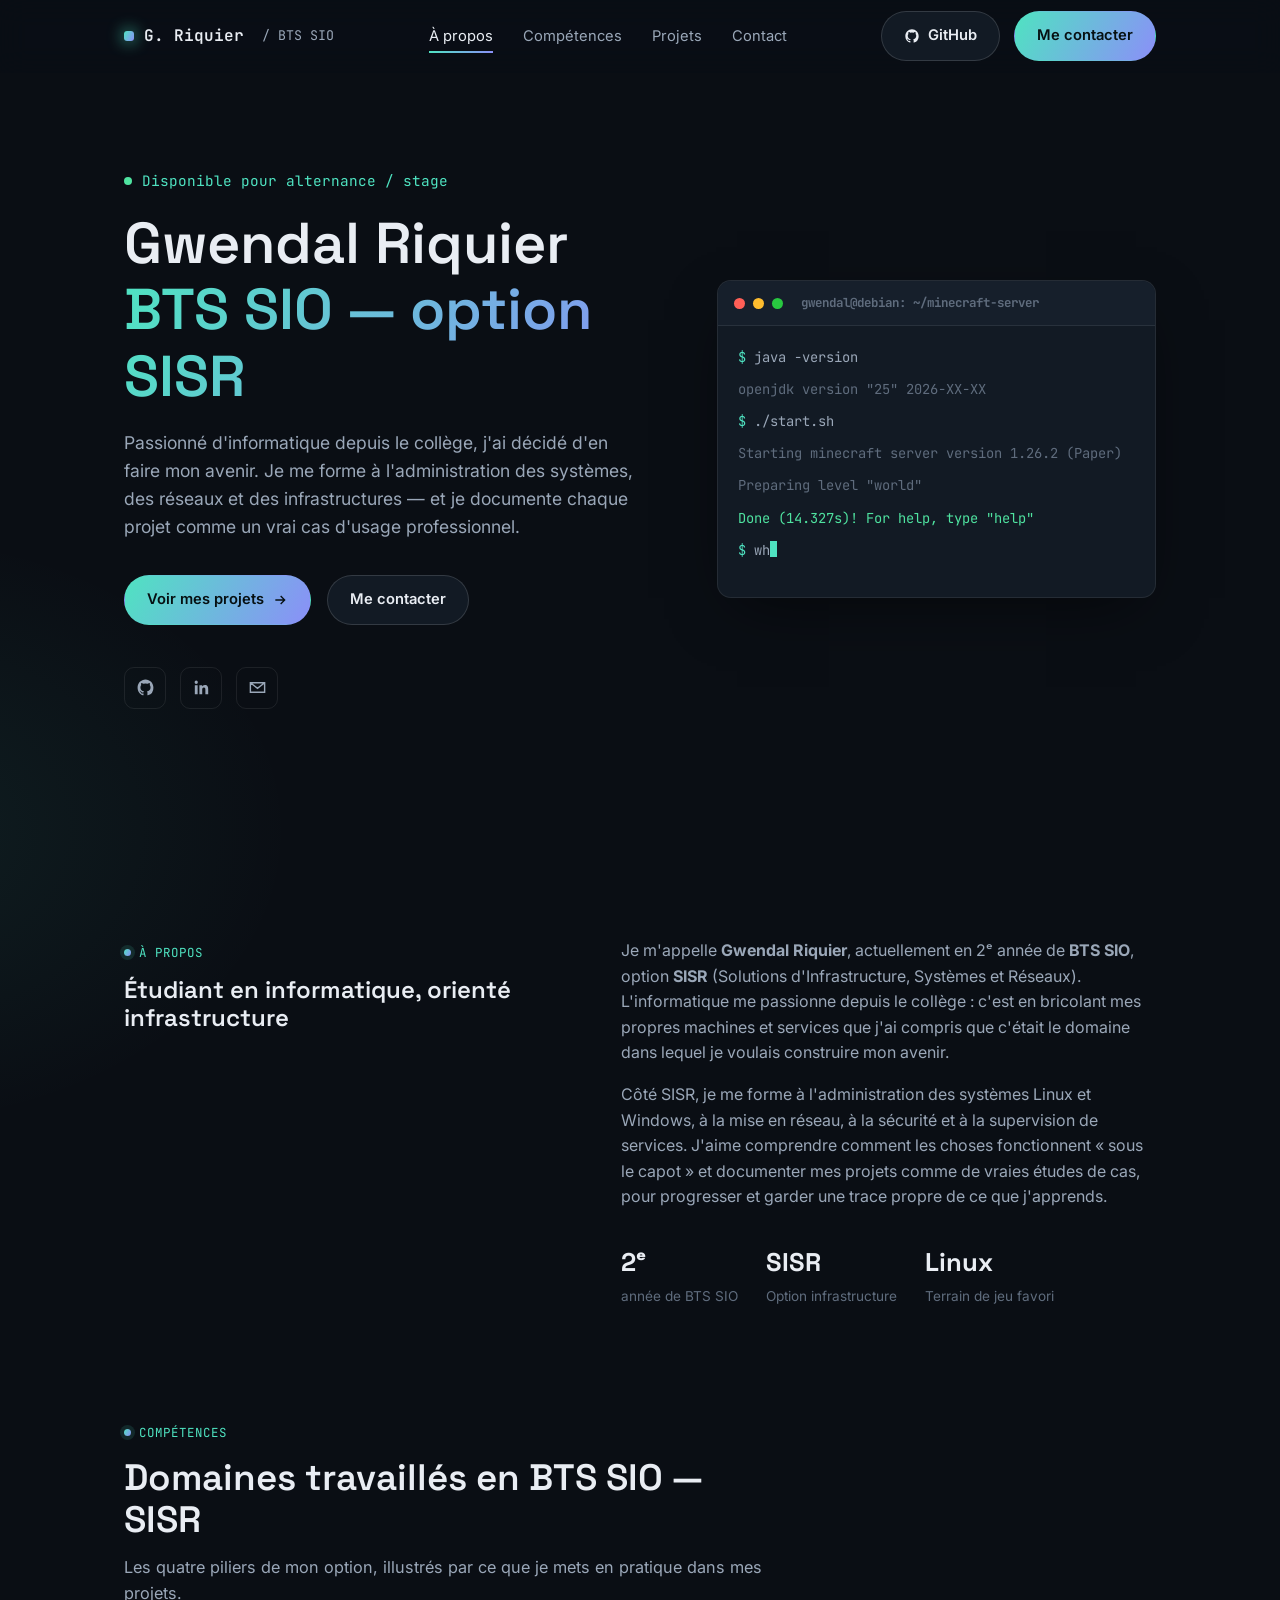
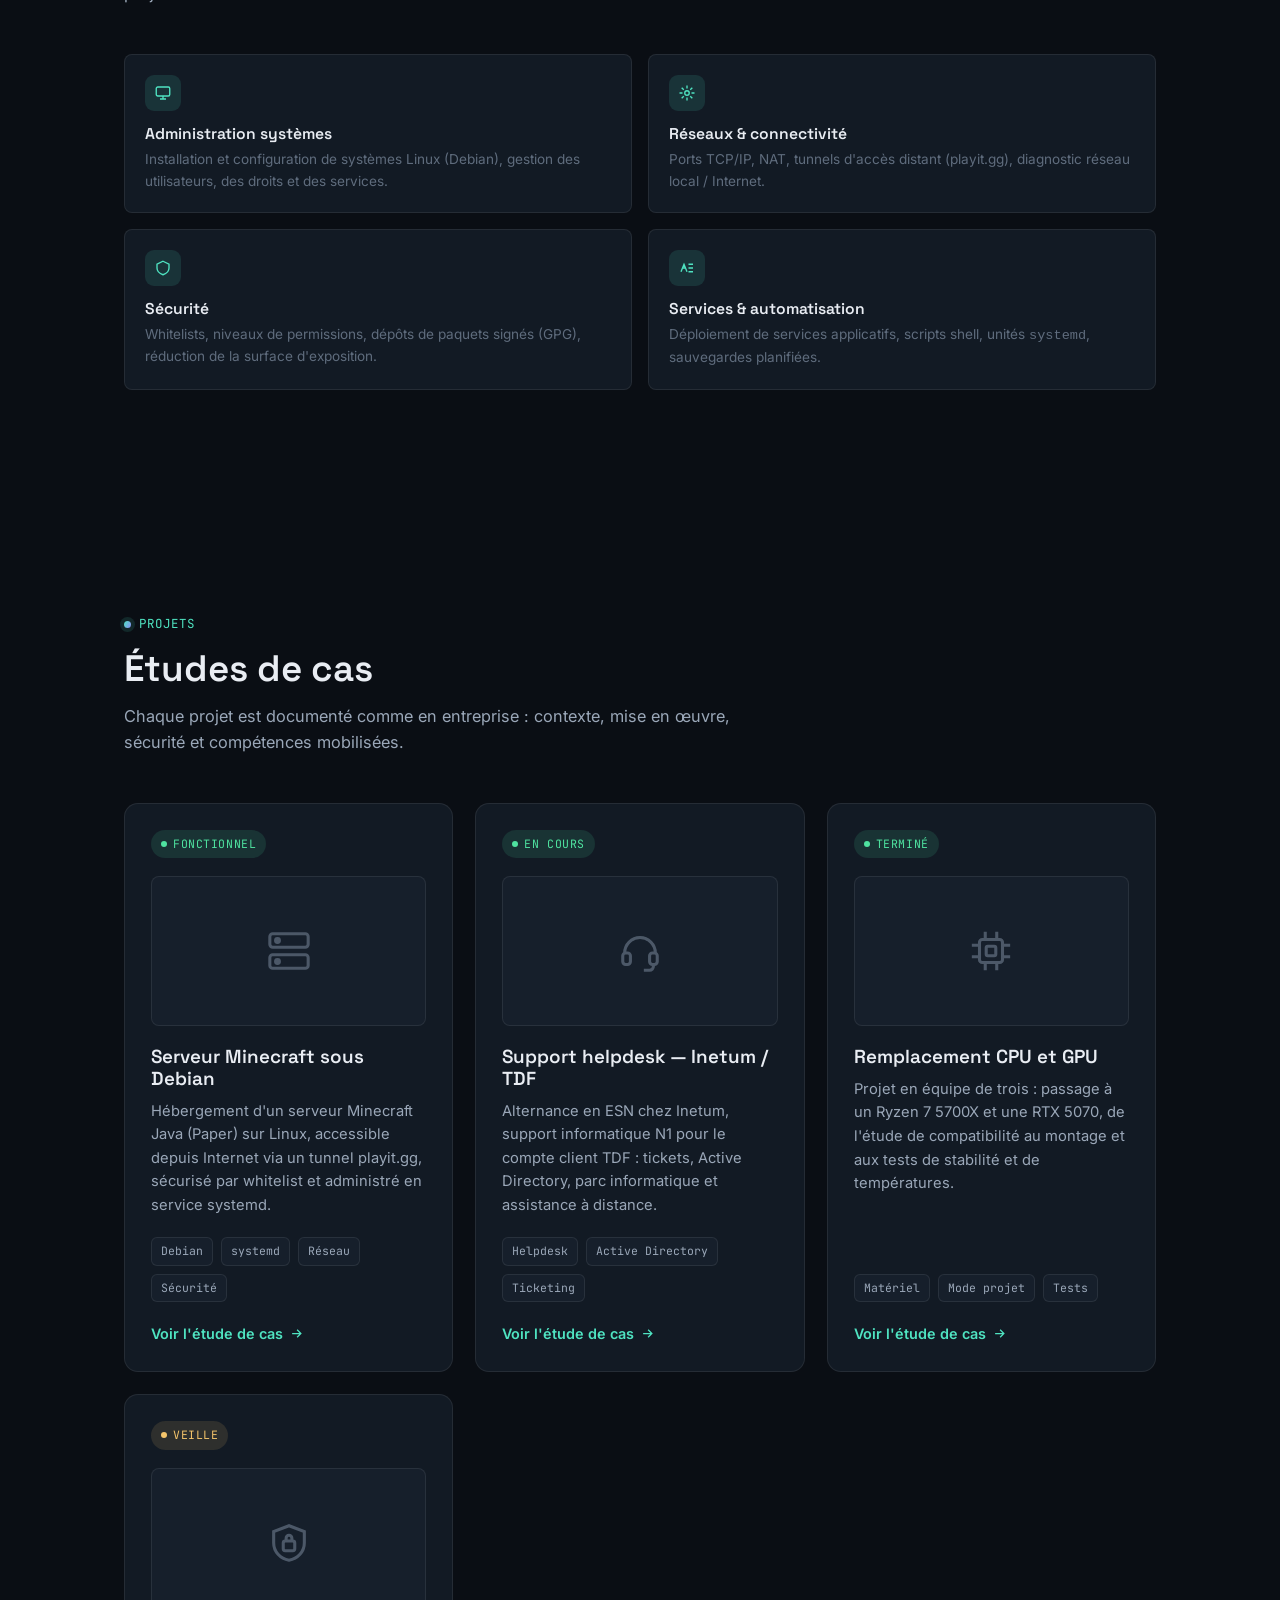
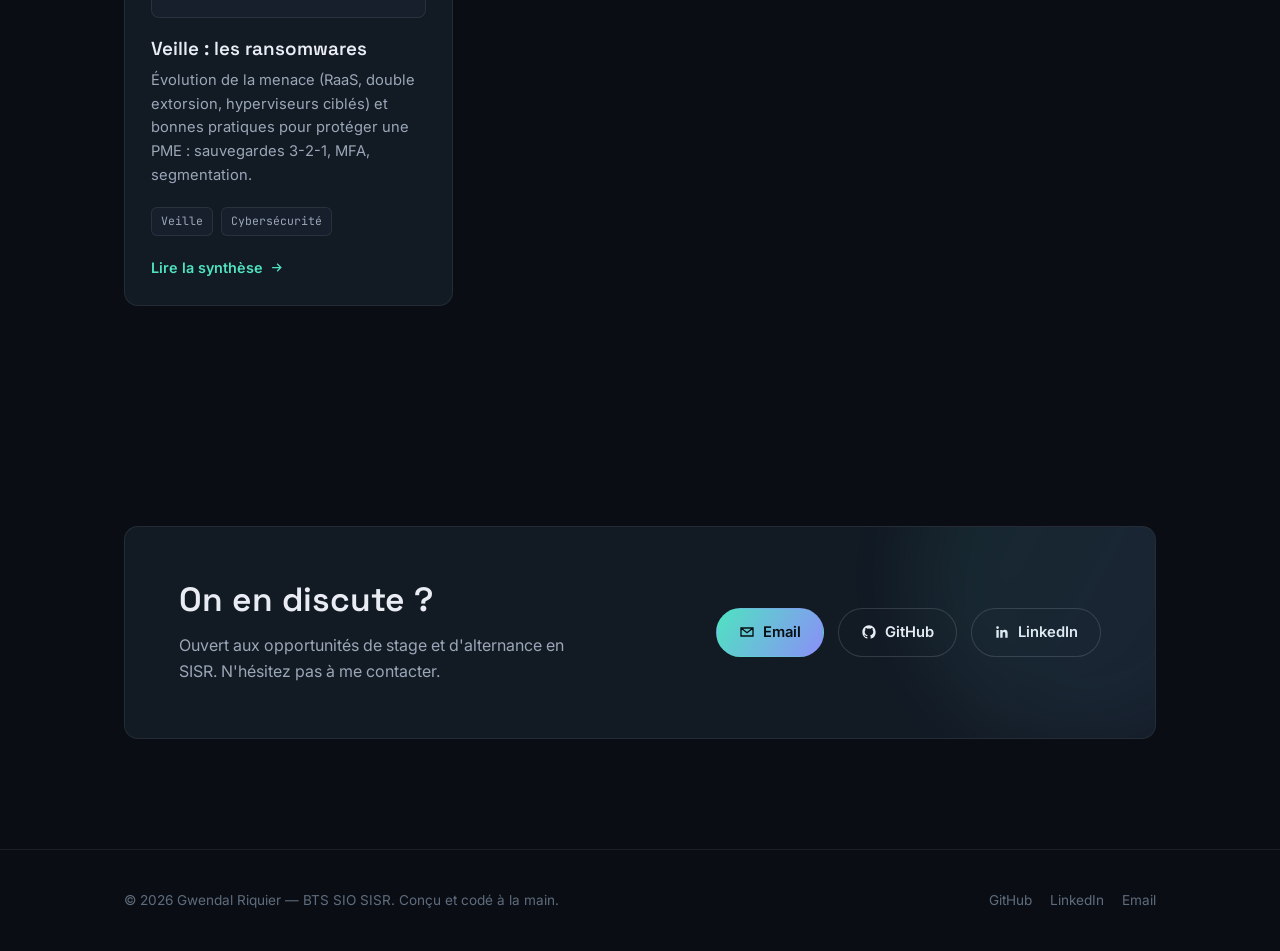
==== commit 6a0ee65c: "Projet CPU/GPU : ajout des modèles de composants - Tableau avant / après : Ryzen 5 5500 → Ryzen 7 57" ====
--- a/index.html
+++ b/index.html
@@ -213,8 +213,8 @@
           </div>
           <h3>Remplacement CPU et GPU</h3>
           <p class="desc">
-            Projet en équipe de trois : évolution d'un poste de travail, de l'étude de compatibilité
-            au montage et aux tests de stabilité et de températures.
+            Projet en équipe de trois : passage à un Ryzen 7 5700X et une RTX 5070, de l'étude de
+            compatibilité au montage et aux tests de stabilité et de températures.
           </p>
           <div class="tag-row">
             <span class="tag">Matériel</span>
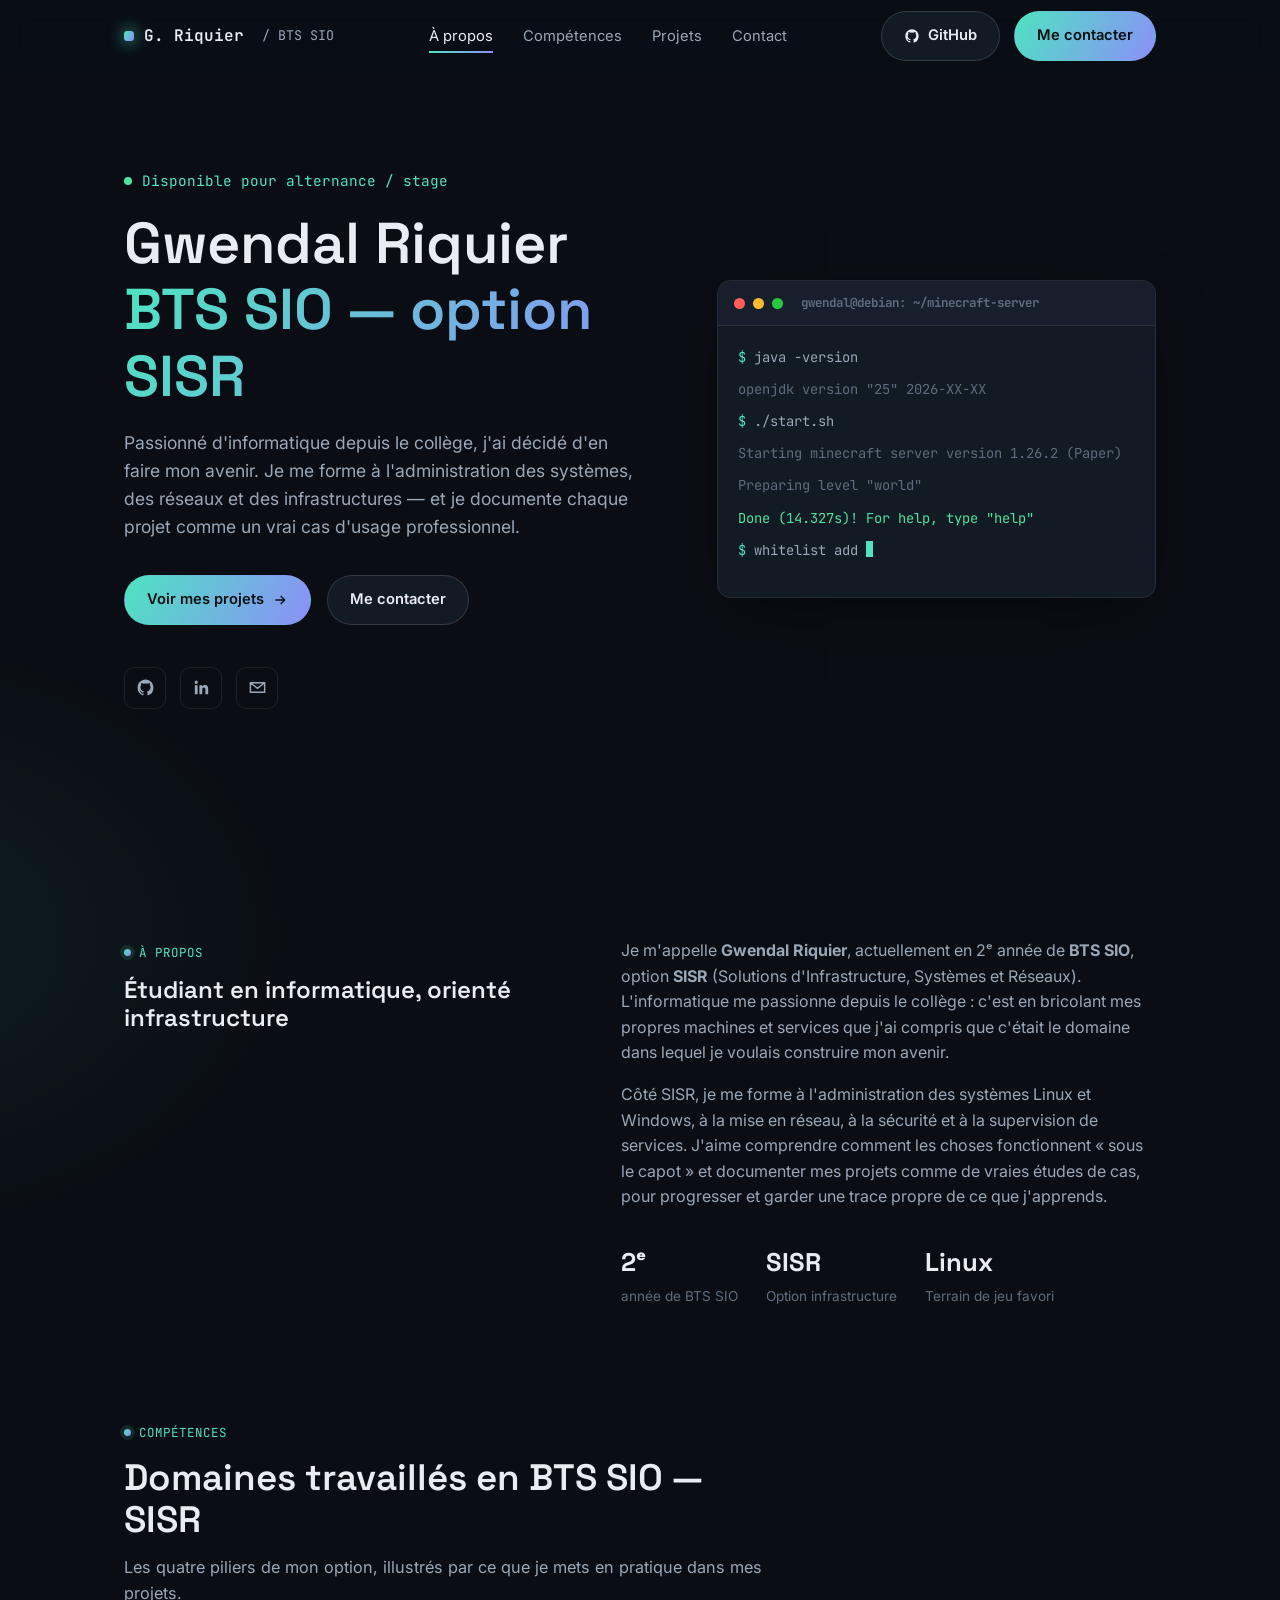
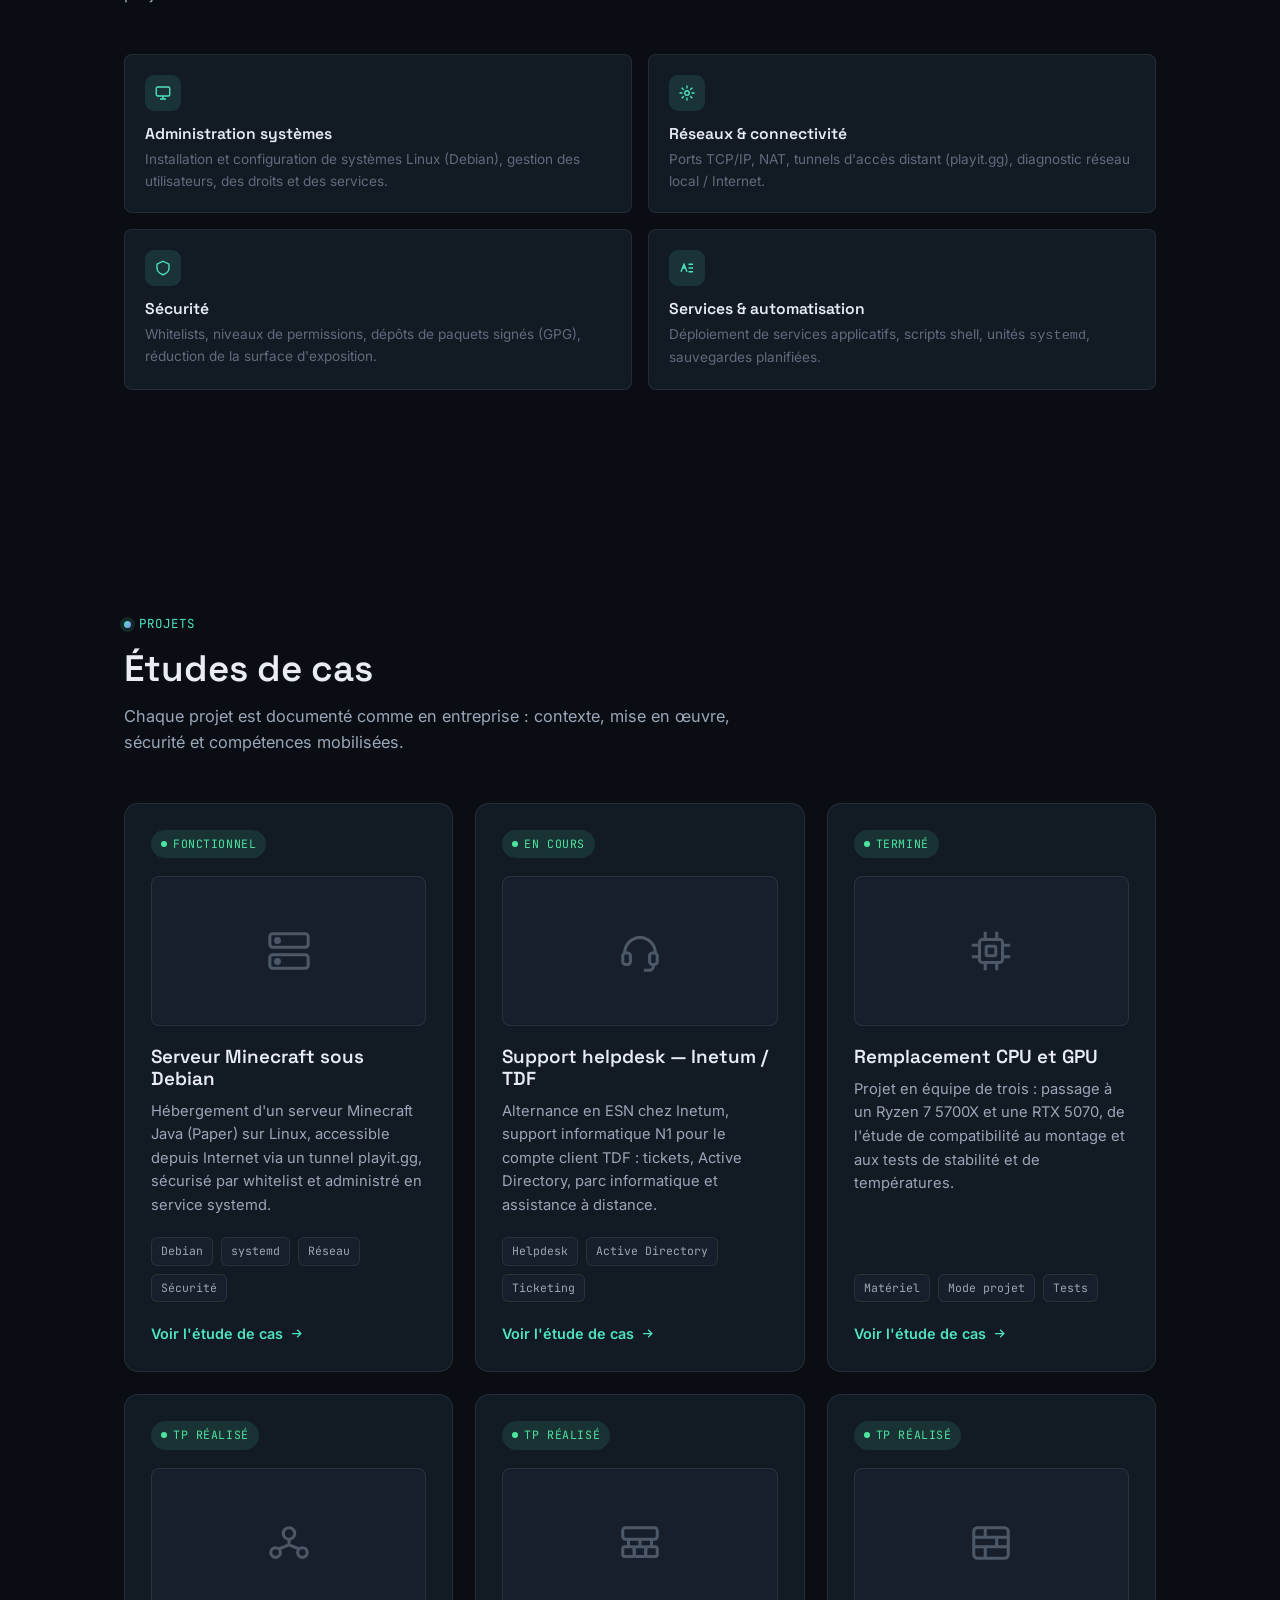
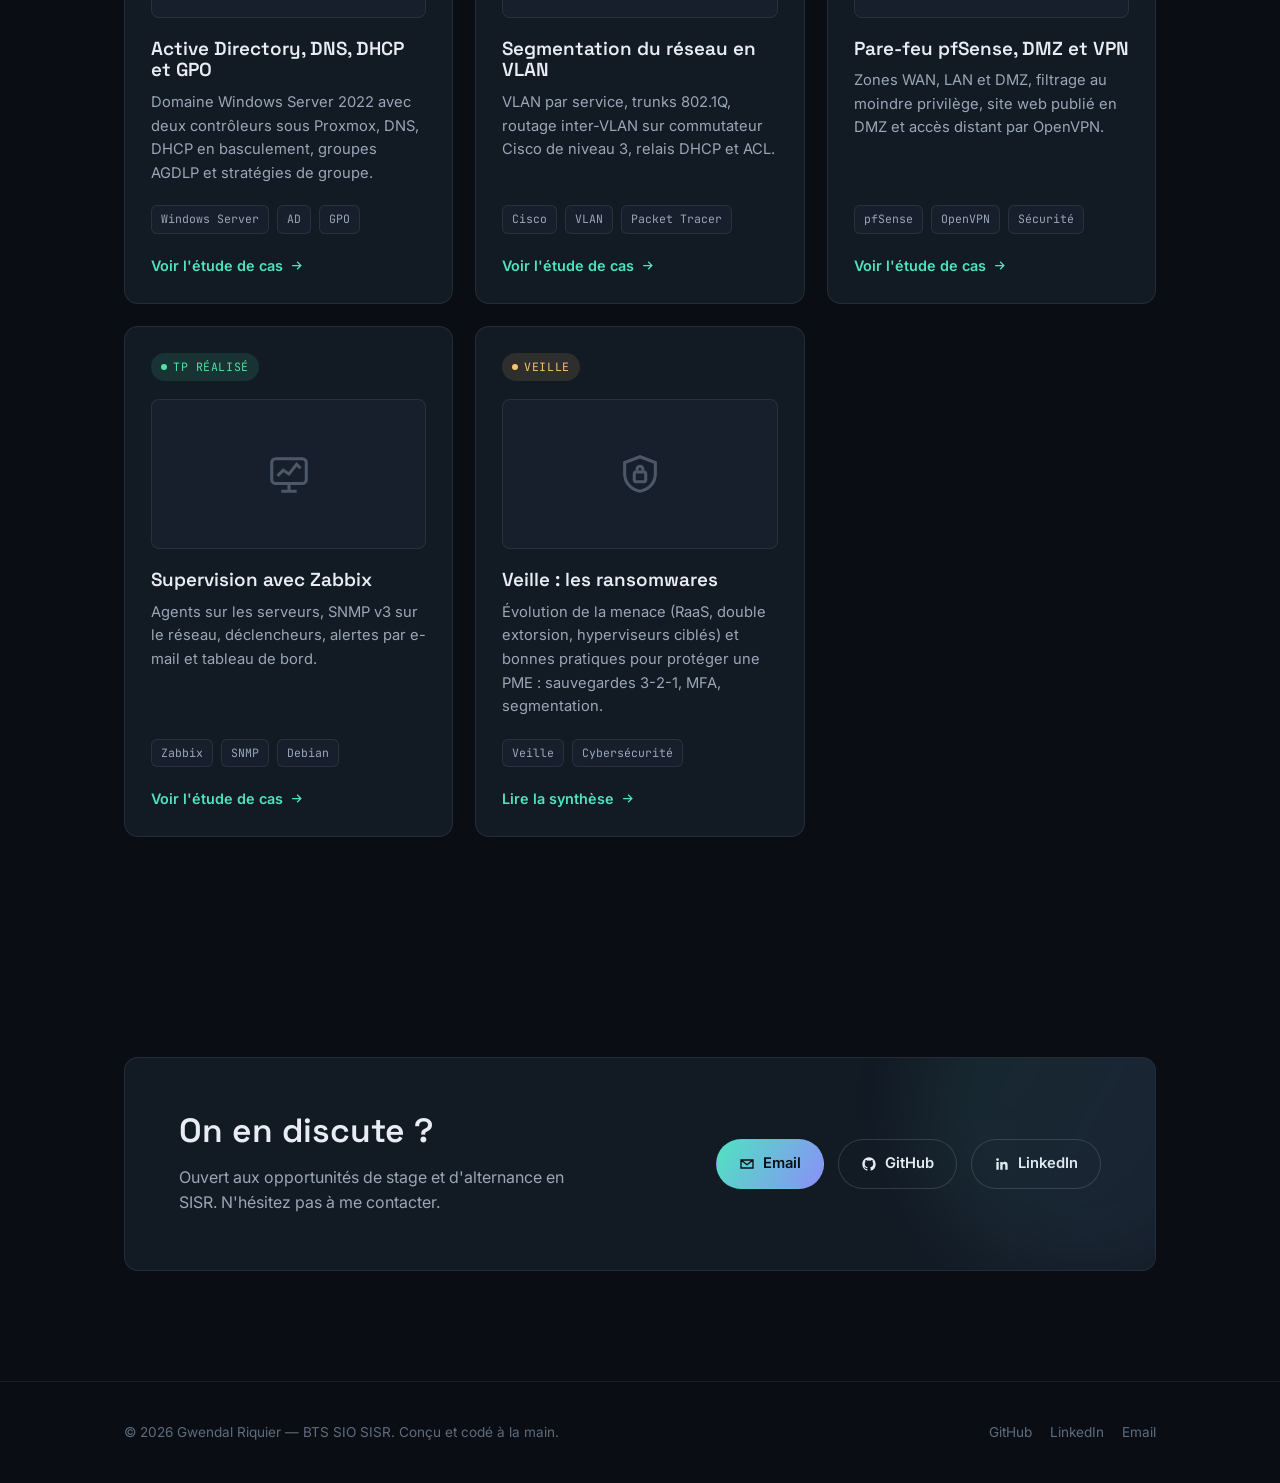
==== commit a612ab74: "Ajout de quatre TP d'infrastructure au portfolio (scénario Bristendal) - TP Active Directory, DNS, D" ====
--- a/index.html
+++ b/index.html
@@ -226,6 +226,94 @@
           </span>
         </a>
 
+        <!-- TP : Active Directory -->
+        <a href="projects/tp-active-directory.html" class="project-card reveal">
+          <div class="glow"></div>
+          <div class="project-status status-live"><span class="dot"></span> TP réalisé</div>
+          <div class="thumb">
+            <svg viewBox="0 0 24 24" fill="none" stroke="currentColor" stroke-width="1.6"><circle cx="12" cy="7" r="3"/><circle cx="5" cy="17" r="2.5"/><circle cx="19" cy="17" r="2.5"/><path d="M12 10v3M12 13l-5 2M12 13l5 2"/></svg>
+          </div>
+          <h3>Active Directory, DNS, DHCP et GPO</h3>
+          <p class="desc">
+            Domaine Windows Server 2022 avec deux contrôleurs sous Proxmox, DNS, DHCP en basculement,
+            groupes AGDLP et stratégies de groupe.
+          </p>
+          <div class="tag-row">
+            <span class="tag">Windows Server</span>
+            <span class="tag">AD</span>
+            <span class="tag">GPO</span>
+          </div>
+          <span class="card-link">Voir l'étude de cas
+            <svg viewBox="0 0 24 24" fill="none" stroke="currentColor" stroke-width="2"><path d="M5 12h14M13 6l6 6-6 6"/></svg>
+          </span>
+        </a>
+
+        <!-- TP : VLAN -->
+        <a href="projects/tp-vlan.html" class="project-card reveal">
+          <div class="glow"></div>
+          <div class="project-status status-live"><span class="dot"></span> TP réalisé</div>
+          <div class="thumb">
+            <svg viewBox="0 0 24 24" fill="none" stroke="currentColor" stroke-width="1.6"><rect x="3" y="4" width="18" height="6" rx="1.5"/><path d="M7 7h.01M11 7h.01M15 7h.01M6 10v4M12 10v4M18 10v4"/><rect x="3" y="14" width="6" height="5" rx="1"/><rect x="9" y="14" width="6" height="5" rx="1"/><rect x="15" y="14" width="6" height="5" rx="1"/></svg>
+          </div>
+          <h3>Segmentation du réseau en VLAN</h3>
+          <p class="desc">
+            VLAN par service, trunks 802.1Q, routage inter-VLAN sur commutateur Cisco de niveau 3,
+            relais DHCP et ACL.
+          </p>
+          <div class="tag-row">
+            <span class="tag">Cisco</span>
+            <span class="tag">VLAN</span>
+            <span class="tag">Packet Tracer</span>
+          </div>
+          <span class="card-link">Voir l'étude de cas
+            <svg viewBox="0 0 24 24" fill="none" stroke="currentColor" stroke-width="2"><path d="M5 12h14M13 6l6 6-6 6"/></svg>
+          </span>
+        </a>
+
+        <!-- TP : pfSense -->
+        <a href="projects/tp-pfsense.html" class="project-card reveal">
+          <div class="glow"></div>
+          <div class="project-status status-live"><span class="dot"></span> TP réalisé</div>
+          <div class="thumb">
+            <svg viewBox="0 0 24 24" fill="none" stroke="currentColor" stroke-width="1.6"><rect x="3" y="4" width="18" height="16" rx="2"/><path d="M3 9h18M3 14h18M9 4v5M15 9v5M9 14v6"/></svg>
+          </div>
+          <h3>Pare-feu pfSense, DMZ et VPN</h3>
+          <p class="desc">
+            Zones WAN, LAN et DMZ, filtrage au moindre privilège, site web publié en DMZ et accès
+            distant par OpenVPN.
+          </p>
+          <div class="tag-row">
+            <span class="tag">pfSense</span>
+            <span class="tag">OpenVPN</span>
+            <span class="tag">Sécurité</span>
+          </div>
+          <span class="card-link">Voir l'étude de cas
+            <svg viewBox="0 0 24 24" fill="none" stroke="currentColor" stroke-width="2"><path d="M5 12h14M13 6l6 6-6 6"/></svg>
+          </span>
+        </a>
+
+        <!-- TP : Zabbix -->
+        <a href="projects/tp-zabbix.html" class="project-card reveal">
+          <div class="glow"></div>
+          <div class="project-status status-live"><span class="dot"></span> TP réalisé</div>
+          <div class="thumb">
+            <svg viewBox="0 0 24 24" fill="none" stroke="currentColor" stroke-width="1.6"><rect x="3" y="4" width="18" height="13" rx="2"/><path d="M6 13l3-3 3 2 4-5 2 2M8 21h8M12 17v4"/></svg>
+          </div>
+          <h3>Supervision avec Zabbix</h3>
+          <p class="desc">
+            Agents sur les serveurs, SNMP v3 sur le réseau, déclencheurs, alertes par e-mail et tableau
+            de bord.
+          </p>
+          <div class="tag-row">
+            <span class="tag">Zabbix</span>
+            <span class="tag">SNMP</span>
+            <span class="tag">Debian</span>
+          </div>
+          <span class="card-link">Voir l'étude de cas
+            <svg viewBox="0 0 24 24" fill="none" stroke="currentColor" stroke-width="2"><path d="M5 12h14M13 6l6 6-6 6"/></svg>
+          </span>
+        </a>
+
         <!-- Veille technologique -->
         <a href="projects/veille-ransomwares.html" class="project-card reveal">
           <div class="glow"></div>
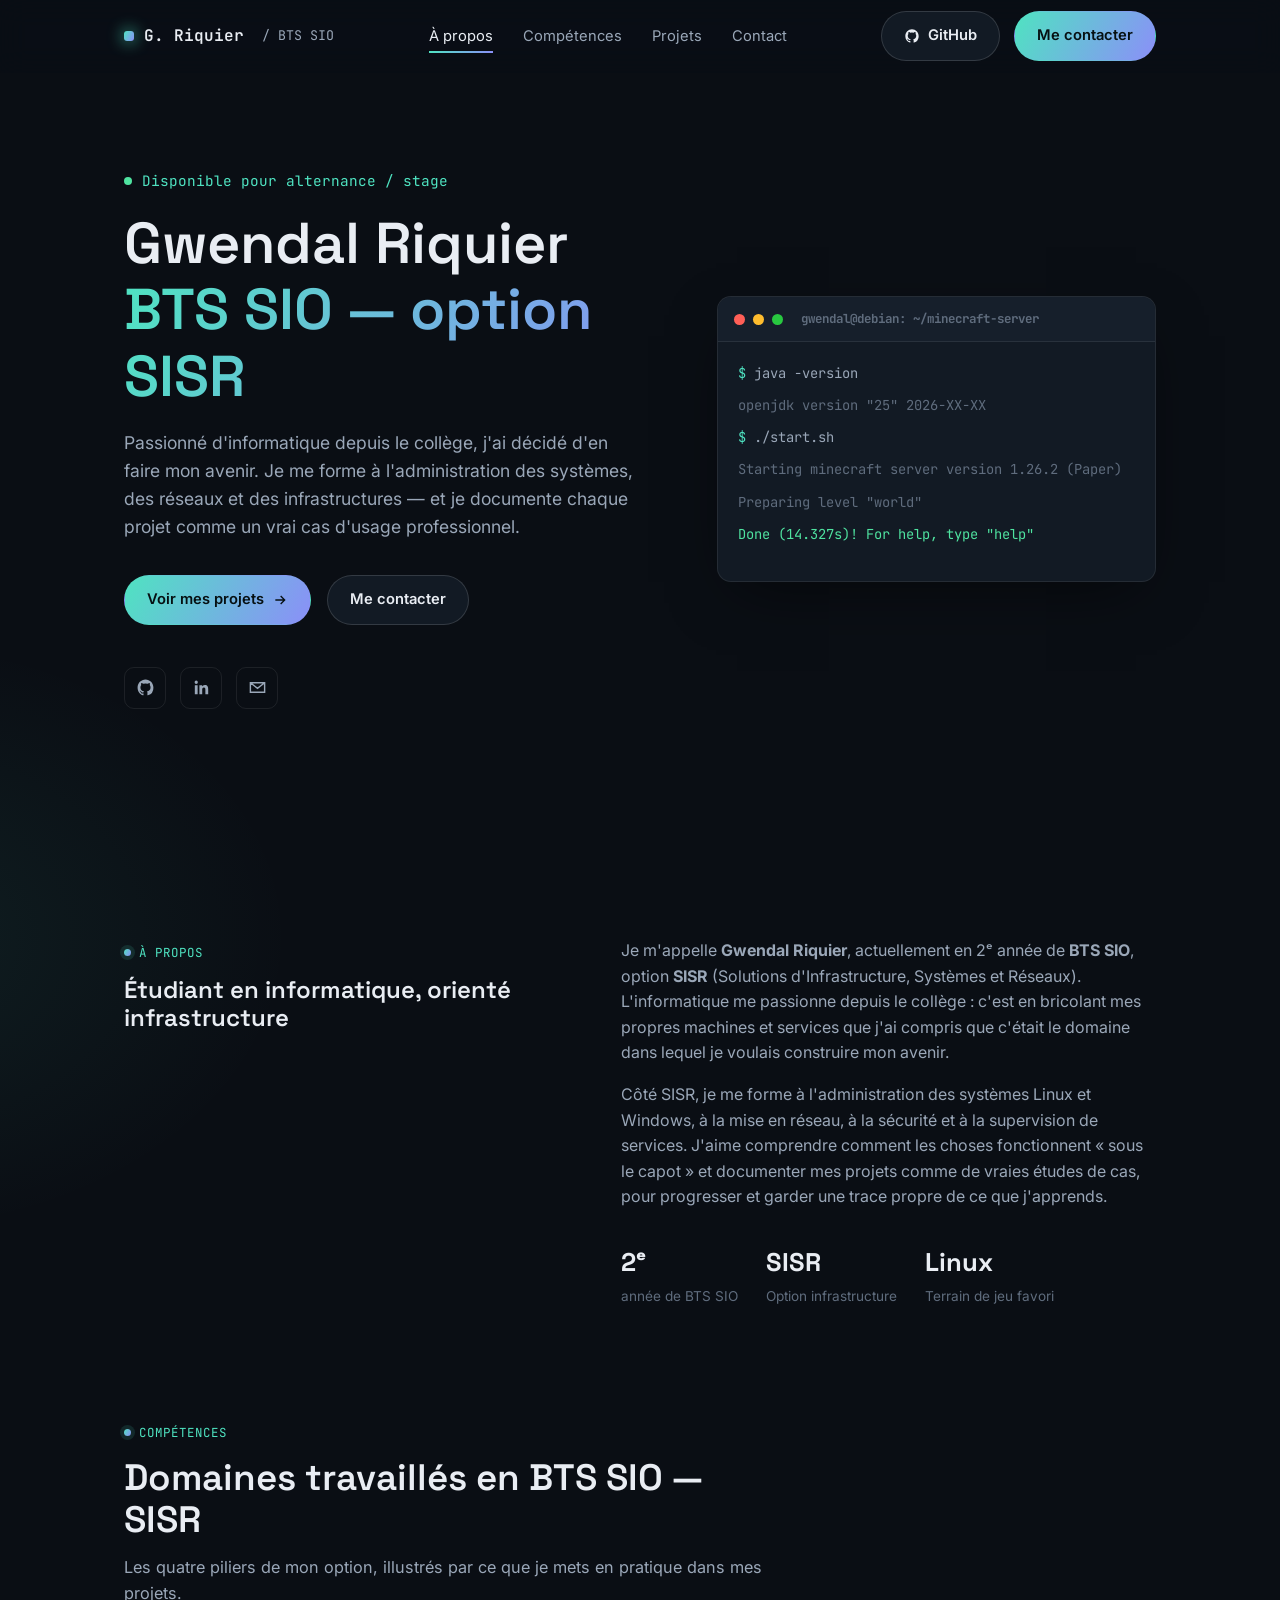
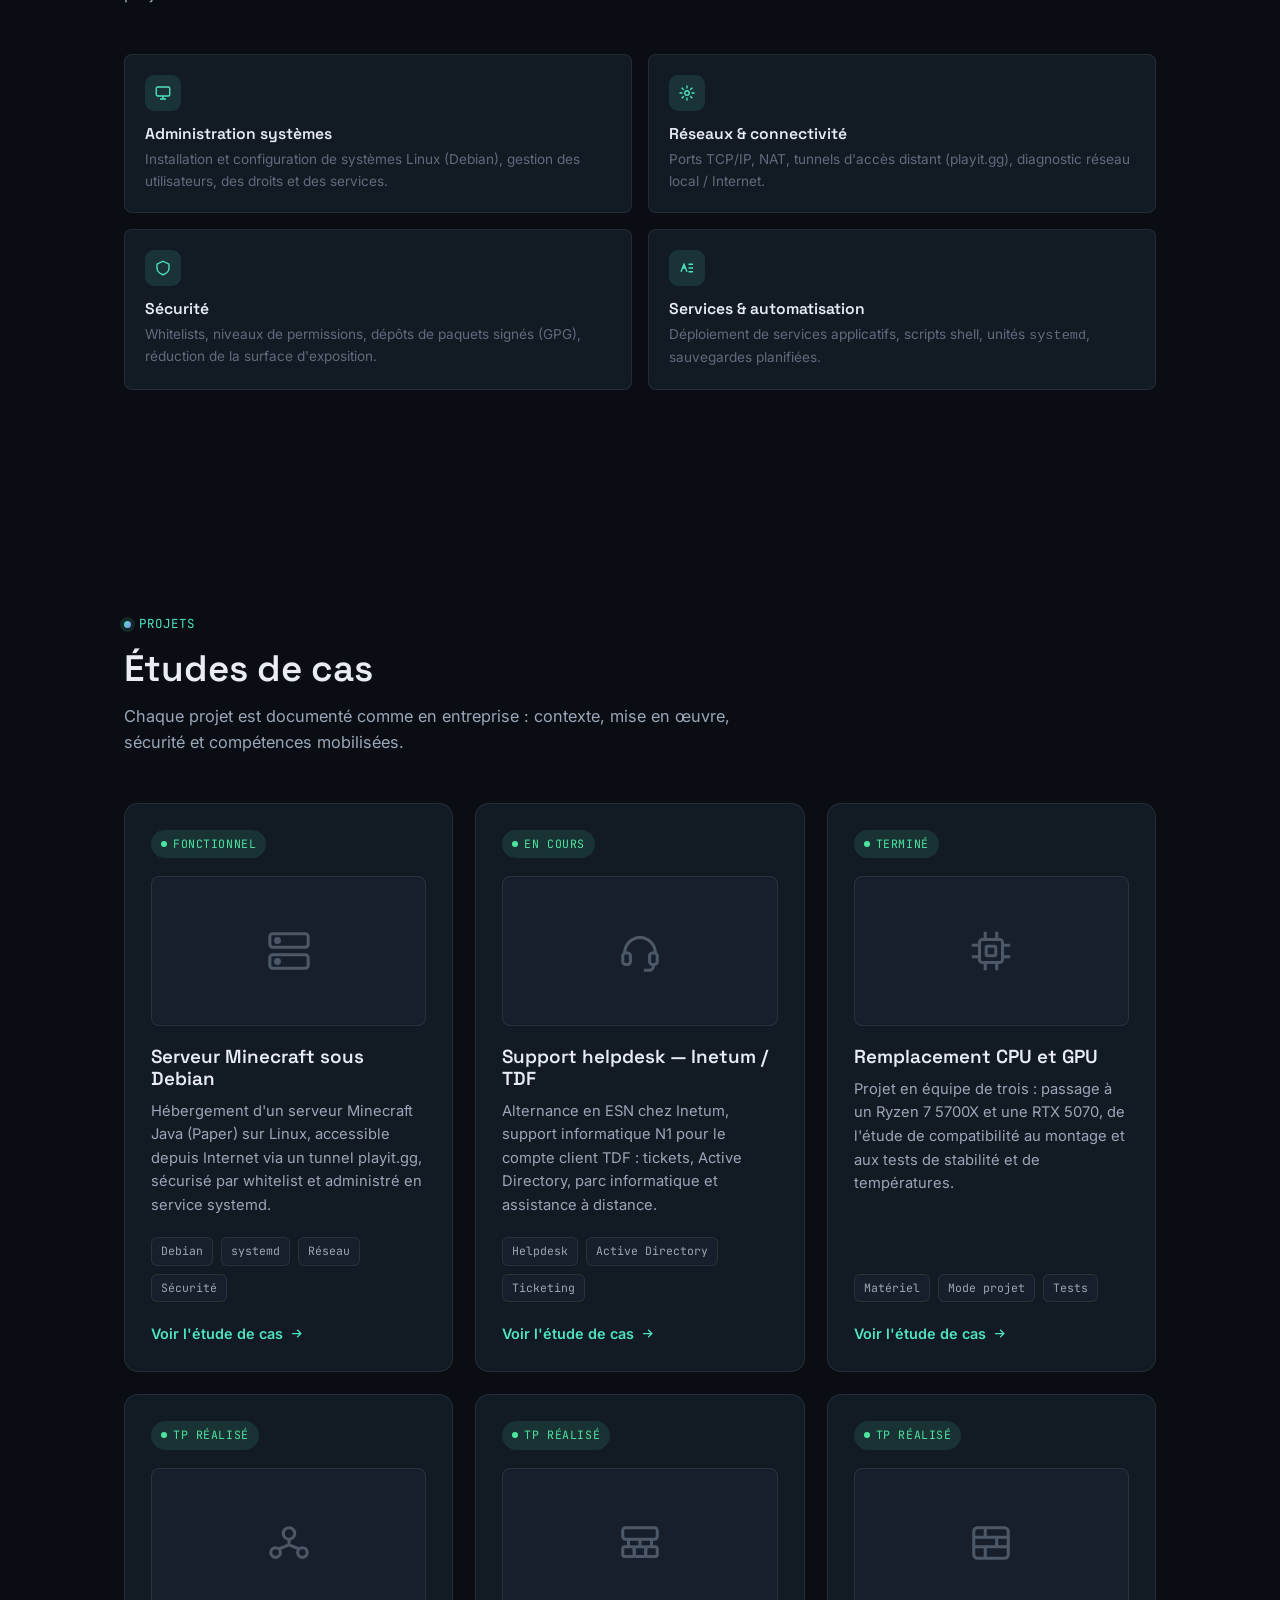
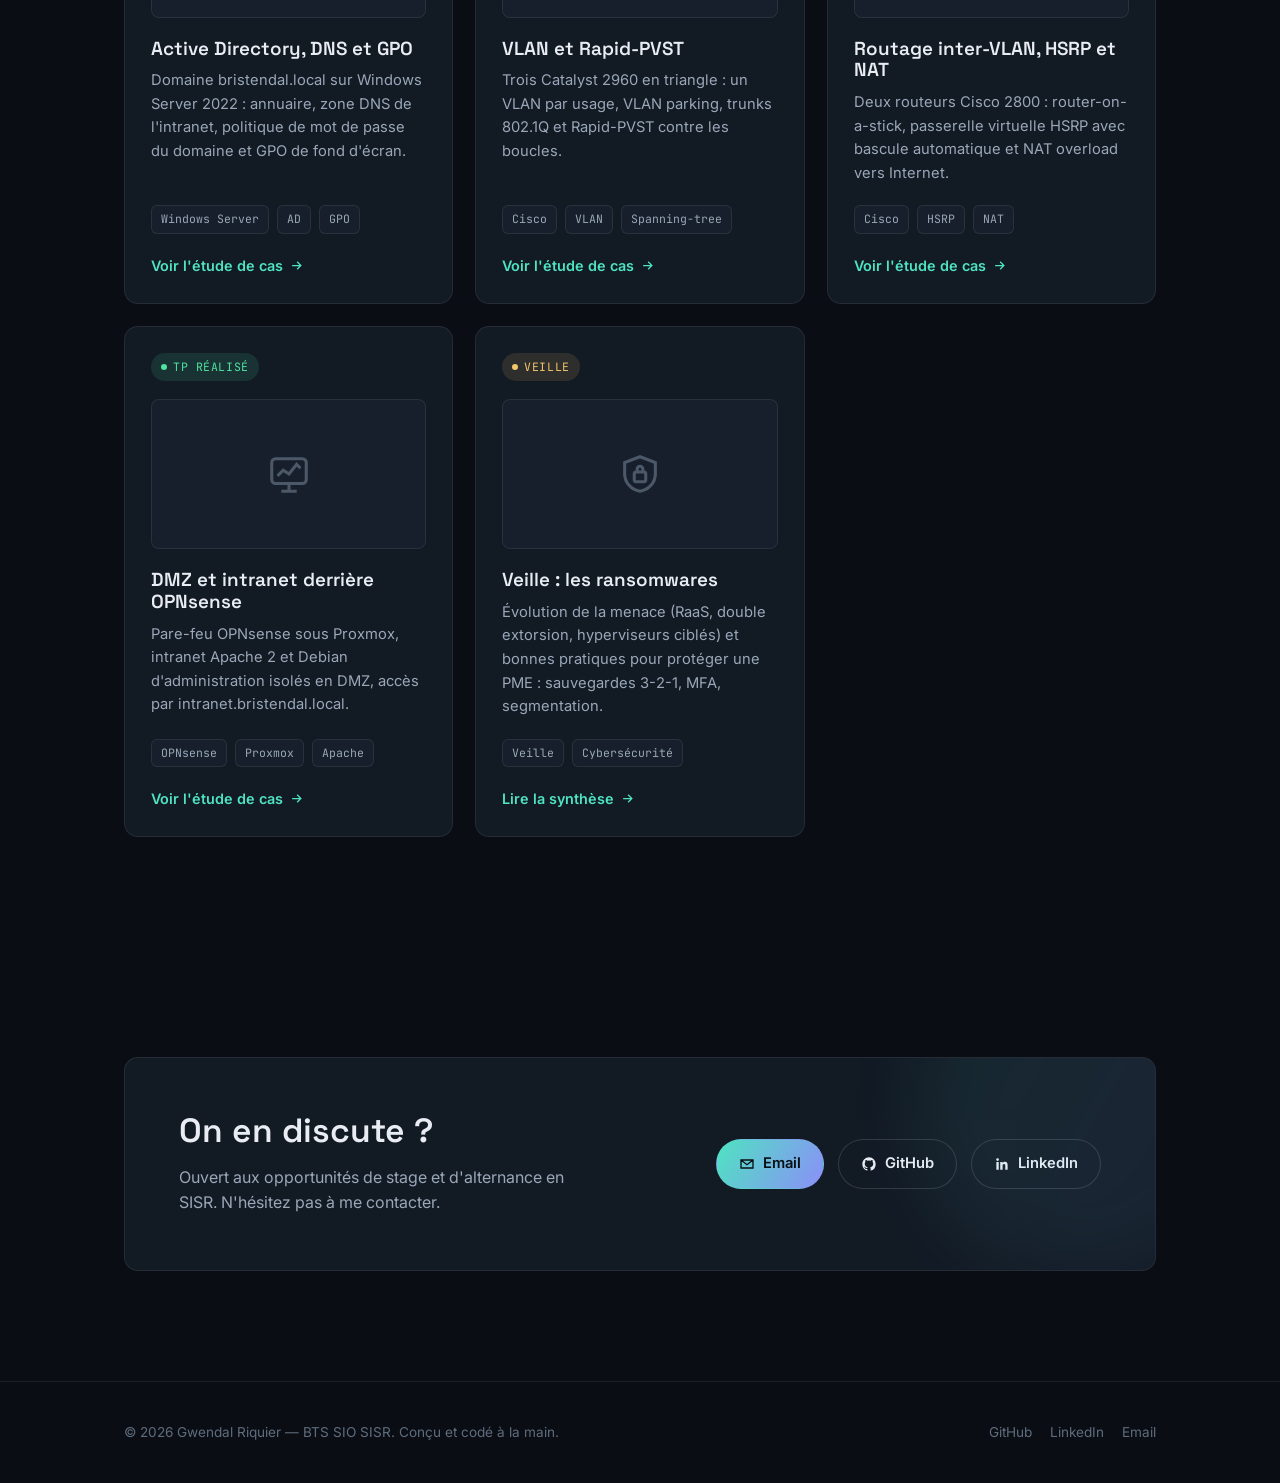
==== commit a0bf7d87: "TP Bristendal : alignement sur la documentation d'infrastructure - TP Active Directory : un seul DC," ====
--- a/index.html
+++ b/index.html
@@ -233,10 +233,10 @@
           <div class="thumb">
             <svg viewBox="0 0 24 24" fill="none" stroke="currentColor" stroke-width="1.6"><circle cx="12" cy="7" r="3"/><circle cx="5" cy="17" r="2.5"/><circle cx="19" cy="17" r="2.5"/><path d="M12 10v3M12 13l-5 2M12 13l5 2"/></svg>
           </div>
-          <h3>Active Directory, DNS, DHCP et GPO</h3>
-          <p class="desc">
-            Domaine Windows Server 2022 avec deux contrôleurs sous Proxmox, DNS, DHCP en basculement,
-            groupes AGDLP et stratégies de groupe.
+          <h3>Active Directory, DNS et GPO</h3>
+          <p class="desc">
+            Domaine bristendal.local sur Windows Server 2022 : annuaire, zone DNS de l'intranet,
+            politique de mot de passe du domaine et GPO de fond d'écran.
           </p>
           <div class="tag-row">
             <span class="tag">Windows Server</span>
@@ -255,59 +255,59 @@
           <div class="thumb">
             <svg viewBox="0 0 24 24" fill="none" stroke="currentColor" stroke-width="1.6"><rect x="3" y="4" width="18" height="6" rx="1.5"/><path d="M7 7h.01M11 7h.01M15 7h.01M6 10v4M12 10v4M18 10v4"/><rect x="3" y="14" width="6" height="5" rx="1"/><rect x="9" y="14" width="6" height="5" rx="1"/><rect x="15" y="14" width="6" height="5" rx="1"/></svg>
           </div>
-          <h3>Segmentation du réseau en VLAN</h3>
-          <p class="desc">
-            VLAN par service, trunks 802.1Q, routage inter-VLAN sur commutateur Cisco de niveau 3,
-            relais DHCP et ACL.
+          <h3>VLAN et Rapid-PVST</h3>
+          <p class="desc">
+            Trois Catalyst 2960 en triangle : un VLAN par usage, VLAN parking, trunks 802.1Q et
+            Rapid-PVST contre les boucles.
           </p>
           <div class="tag-row">
             <span class="tag">Cisco</span>
             <span class="tag">VLAN</span>
-            <span class="tag">Packet Tracer</span>
-          </div>
-          <span class="card-link">Voir l'étude de cas
-            <svg viewBox="0 0 24 24" fill="none" stroke="currentColor" stroke-width="2"><path d="M5 12h14M13 6l6 6-6 6"/></svg>
-          </span>
-        </a>
-
-        <!-- TP : pfSense -->
-        <a href="projects/tp-pfsense.html" class="project-card reveal">
+            <span class="tag">Spanning-tree</span>
+          </div>
+          <span class="card-link">Voir l'étude de cas
+            <svg viewBox="0 0 24 24" fill="none" stroke="currentColor" stroke-width="2"><path d="M5 12h14M13 6l6 6-6 6"/></svg>
+          </span>
+        </a>
+
+        <!-- TP : HSRP / NAT -->
+        <a href="projects/tp-hsrp-nat.html" class="project-card reveal">
           <div class="glow"></div>
           <div class="project-status status-live"><span class="dot"></span> TP réalisé</div>
           <div class="thumb">
             <svg viewBox="0 0 24 24" fill="none" stroke="currentColor" stroke-width="1.6"><rect x="3" y="4" width="18" height="16" rx="2"/><path d="M3 9h18M3 14h18M9 4v5M15 9v5M9 14v6"/></svg>
           </div>
-          <h3>Pare-feu pfSense, DMZ et VPN</h3>
-          <p class="desc">
-            Zones WAN, LAN et DMZ, filtrage au moindre privilège, site web publié en DMZ et accès
-            distant par OpenVPN.
-          </p>
-          <div class="tag-row">
-            <span class="tag">pfSense</span>
-            <span class="tag">OpenVPN</span>
-            <span class="tag">Sécurité</span>
-          </div>
-          <span class="card-link">Voir l'étude de cas
-            <svg viewBox="0 0 24 24" fill="none" stroke="currentColor" stroke-width="2"><path d="M5 12h14M13 6l6 6-6 6"/></svg>
-          </span>
-        </a>
-
-        <!-- TP : Zabbix -->
-        <a href="projects/tp-zabbix.html" class="project-card reveal">
+          <h3>Routage inter-VLAN, HSRP et NAT</h3>
+          <p class="desc">
+            Deux routeurs Cisco 2800 : router-on-a-stick, passerelle virtuelle HSRP avec bascule
+            automatique et NAT overload vers Internet.
+          </p>
+          <div class="tag-row">
+            <span class="tag">Cisco</span>
+            <span class="tag">HSRP</span>
+            <span class="tag">NAT</span>
+          </div>
+          <span class="card-link">Voir l'étude de cas
+            <svg viewBox="0 0 24 24" fill="none" stroke="currentColor" stroke-width="2"><path d="M5 12h14M13 6l6 6-6 6"/></svg>
+          </span>
+        </a>
+
+        <!-- TP : DMZ OPNsense -->
+        <a href="projects/tp-dmz-opnsense.html" class="project-card reveal">
           <div class="glow"></div>
           <div class="project-status status-live"><span class="dot"></span> TP réalisé</div>
           <div class="thumb">
             <svg viewBox="0 0 24 24" fill="none" stroke="currentColor" stroke-width="1.6"><rect x="3" y="4" width="18" height="13" rx="2"/><path d="M6 13l3-3 3 2 4-5 2 2M8 21h8M12 17v4"/></svg>
           </div>
-          <h3>Supervision avec Zabbix</h3>
-          <p class="desc">
-            Agents sur les serveurs, SNMP v3 sur le réseau, déclencheurs, alertes par e-mail et tableau
-            de bord.
-          </p>
-          <div class="tag-row">
-            <span class="tag">Zabbix</span>
-            <span class="tag">SNMP</span>
-            <span class="tag">Debian</span>
+          <h3>DMZ et intranet derrière OPNsense</h3>
+          <p class="desc">
+            Pare-feu OPNsense sous Proxmox, intranet Apache 2 et Debian d'administration isolés en
+            DMZ, accès par intranet.bristendal.local.
+          </p>
+          <div class="tag-row">
+            <span class="tag">OPNsense</span>
+            <span class="tag">Proxmox</span>
+            <span class="tag">Apache</span>
           </div>
           <span class="card-link">Voir l'étude de cas
             <svg viewBox="0 0 24 24" fill="none" stroke="currentColor" stroke-width="2"><path d="M5 12h14M13 6l6 6-6 6"/></svg>
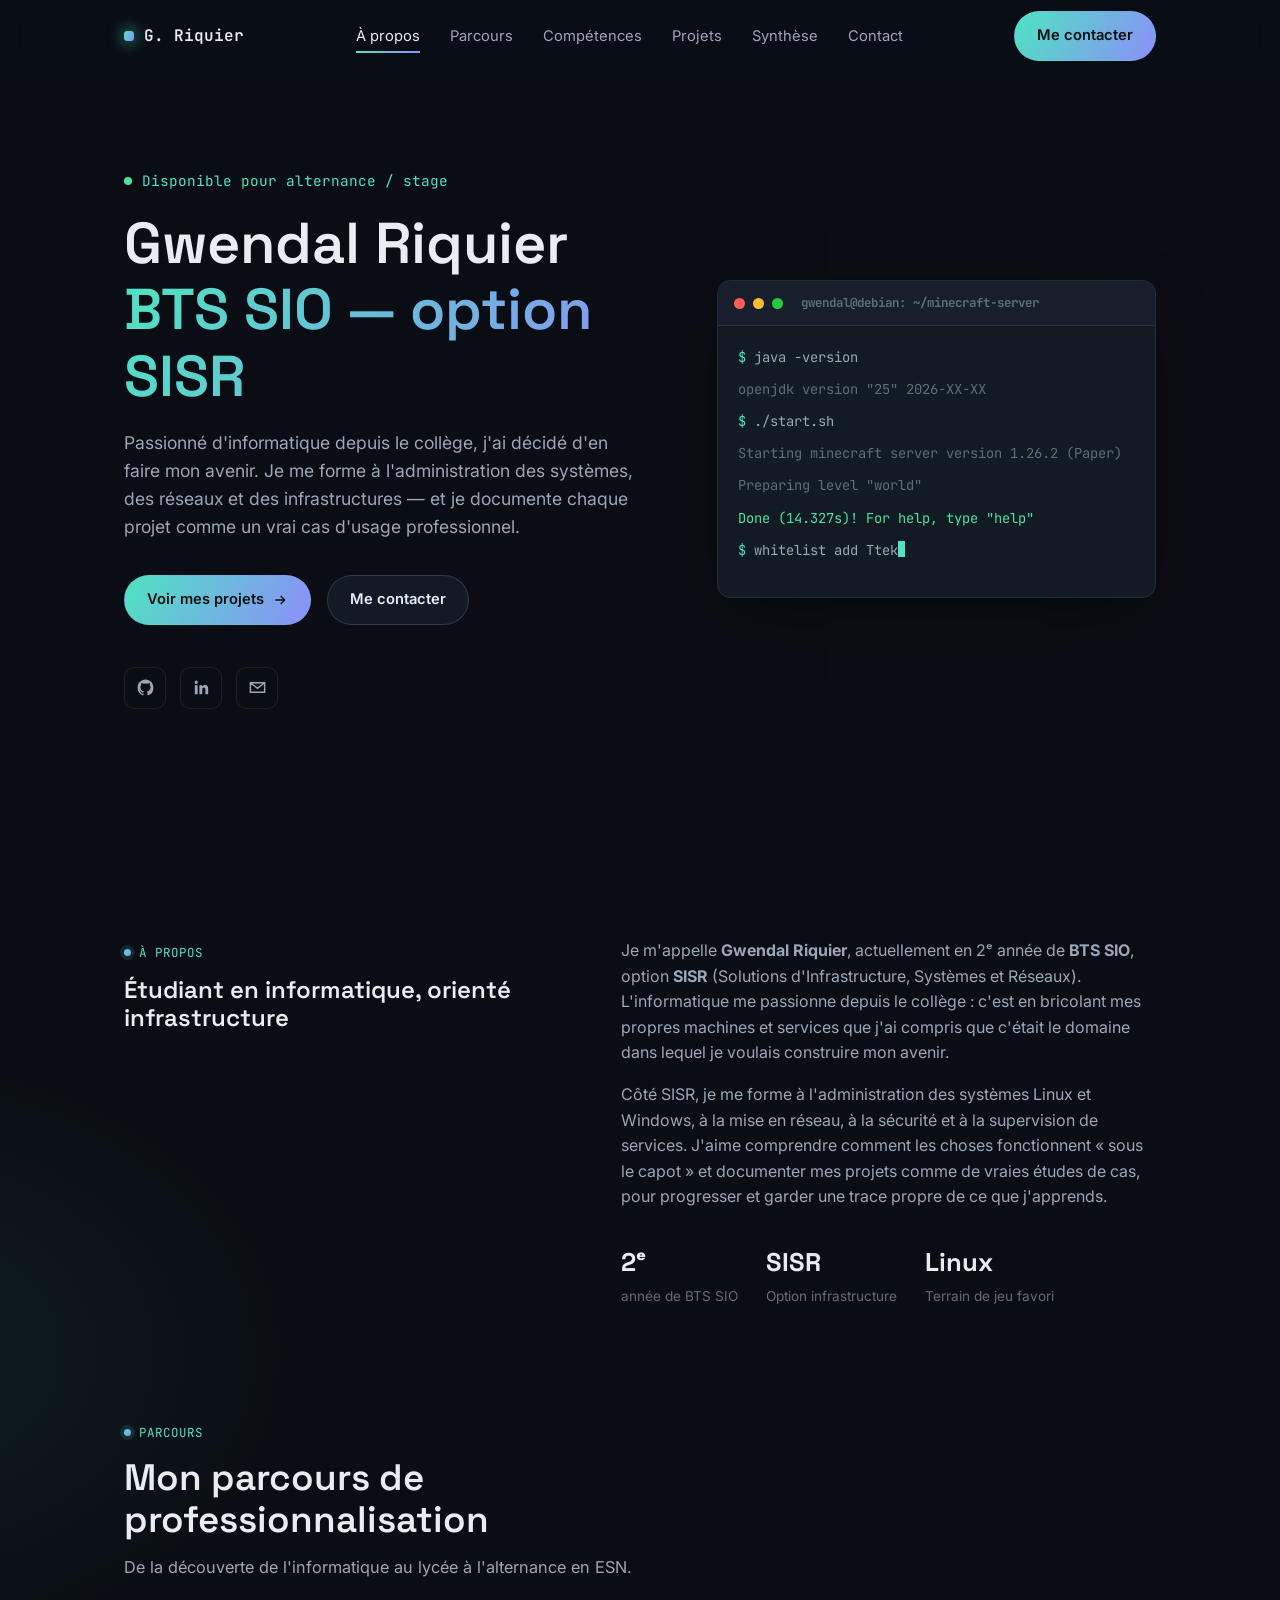
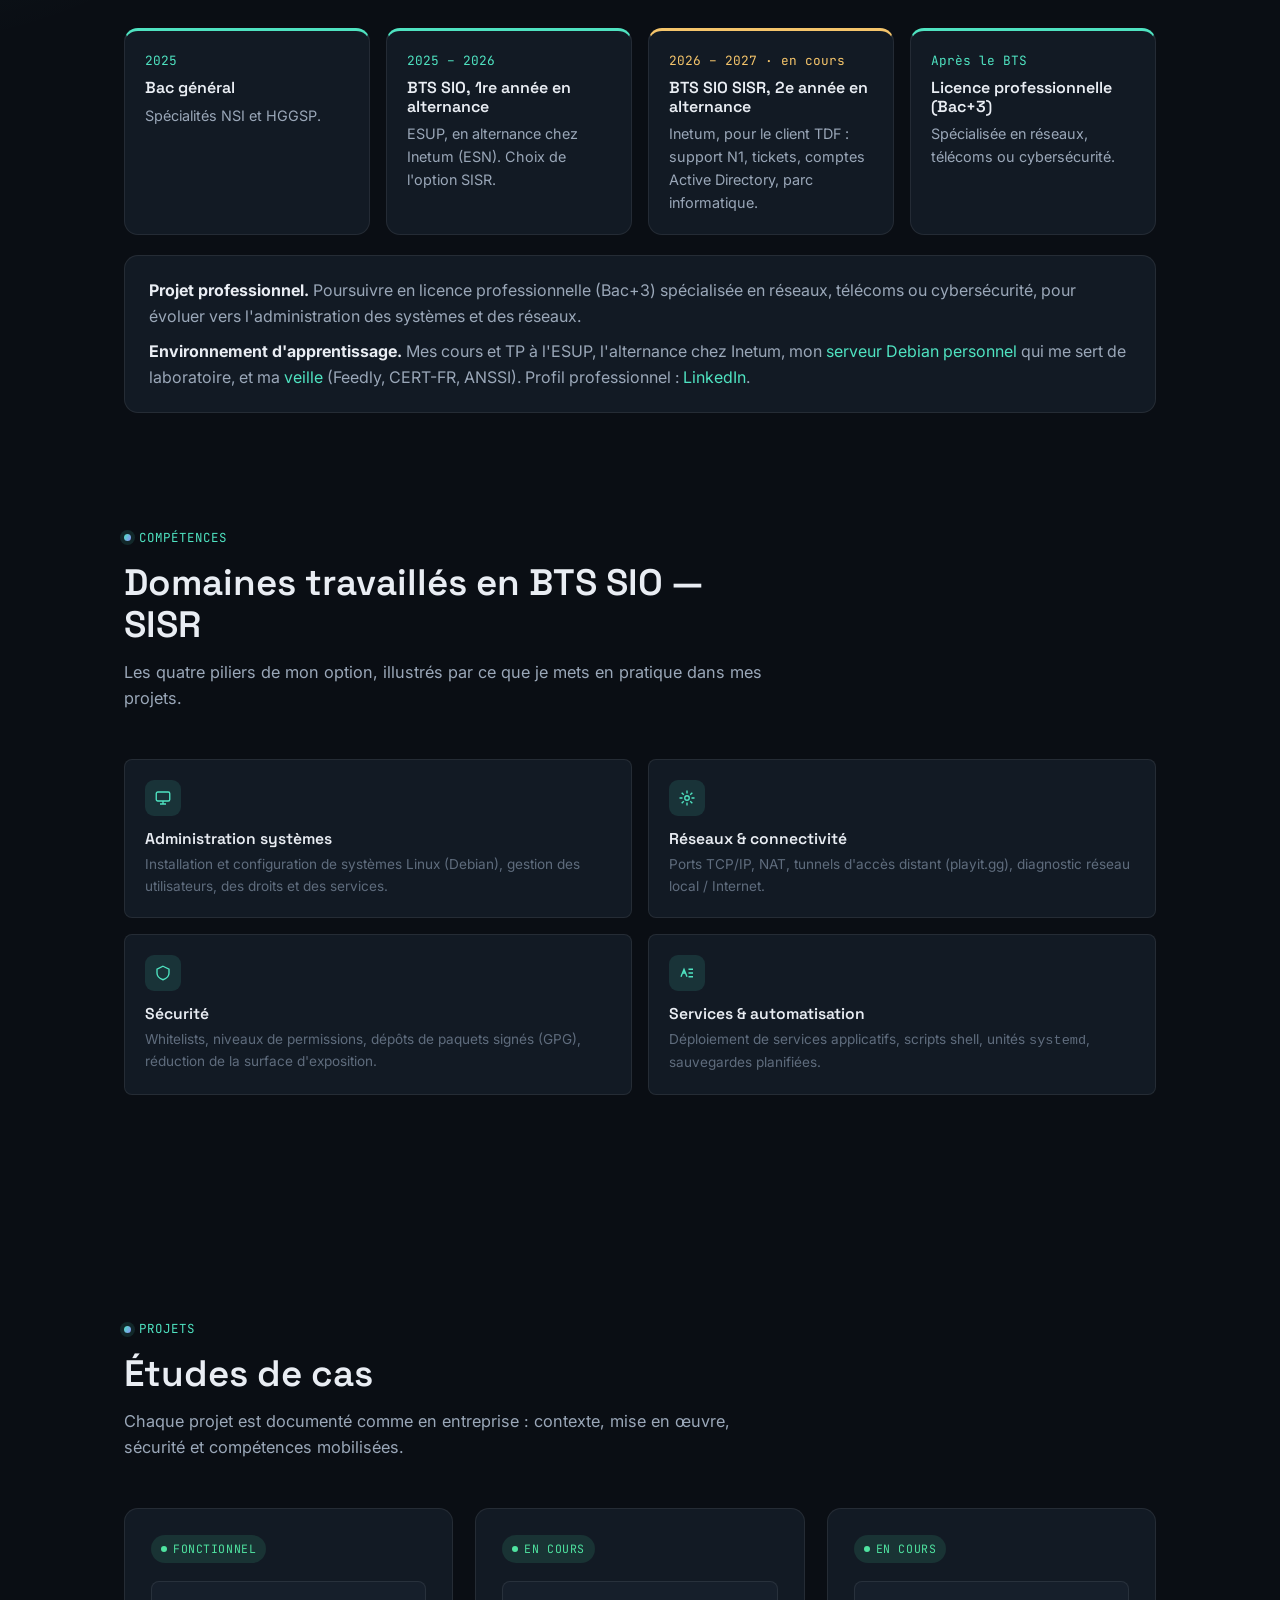
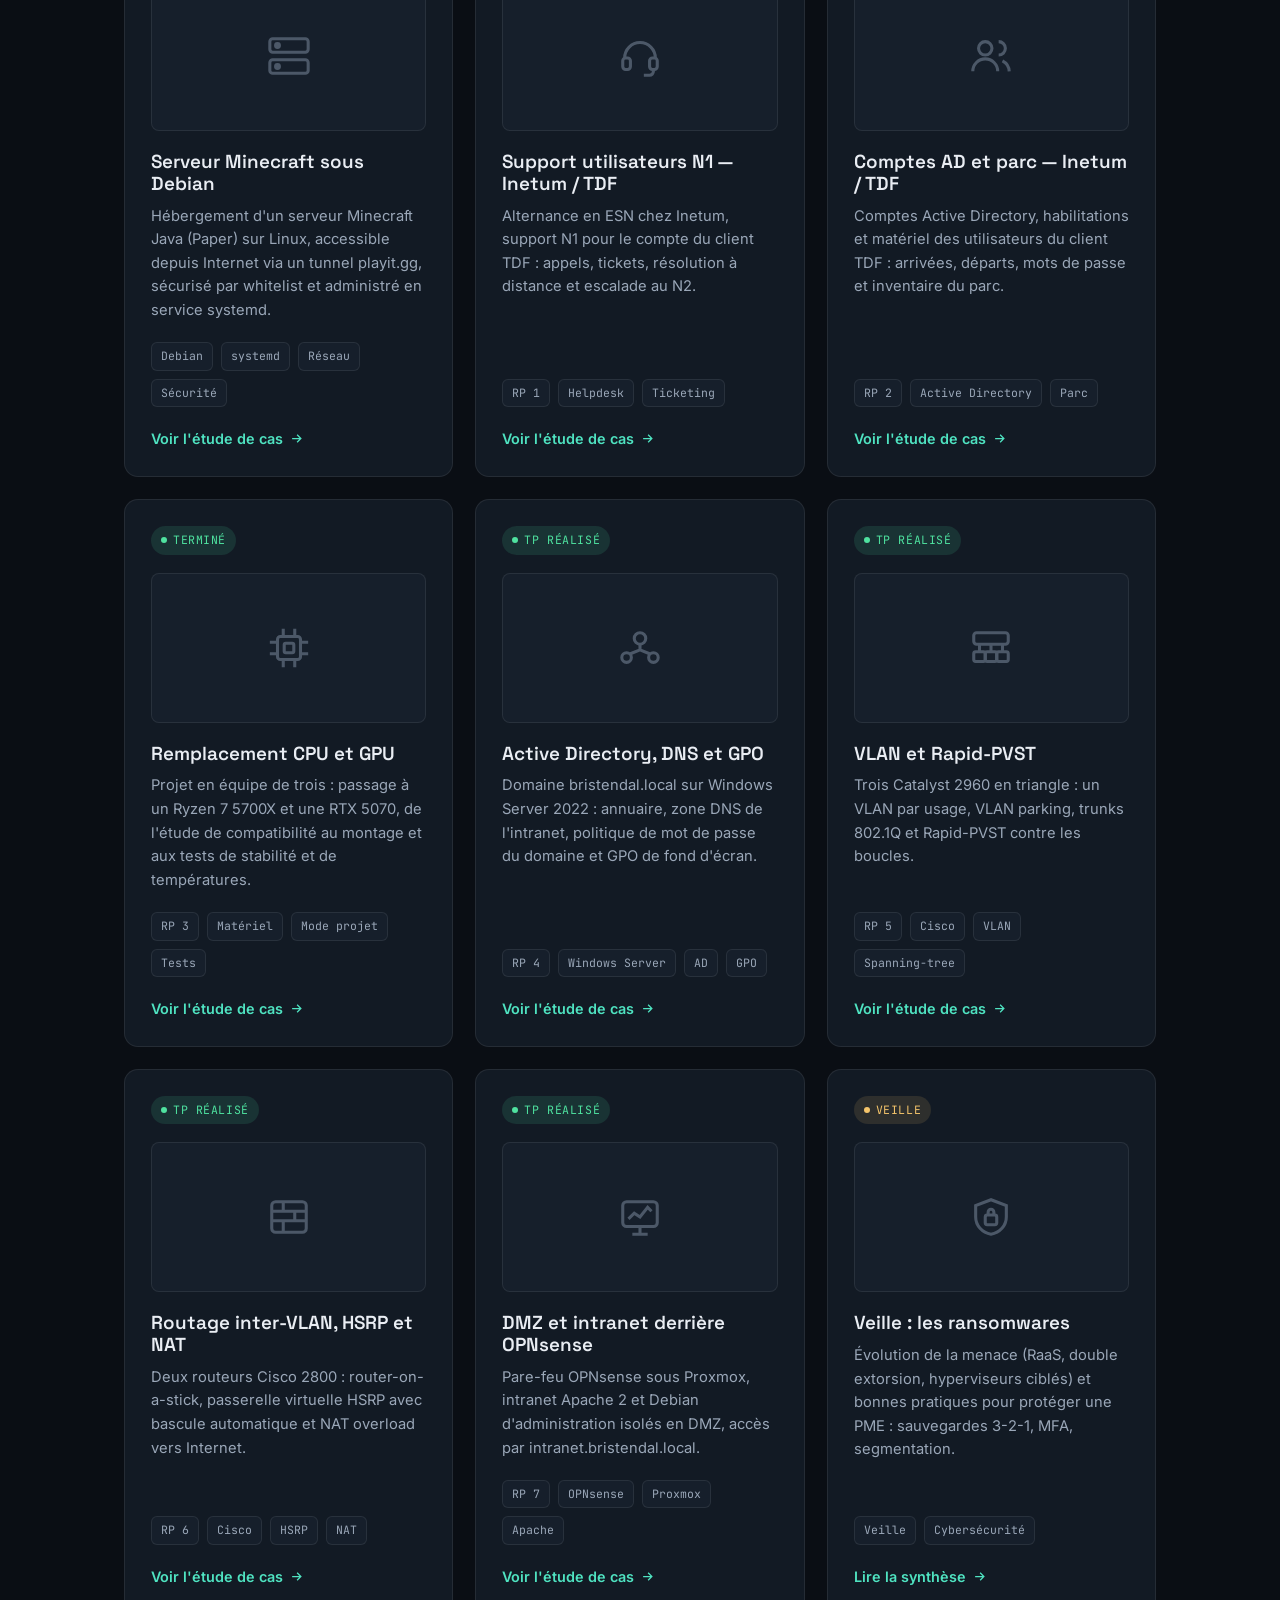
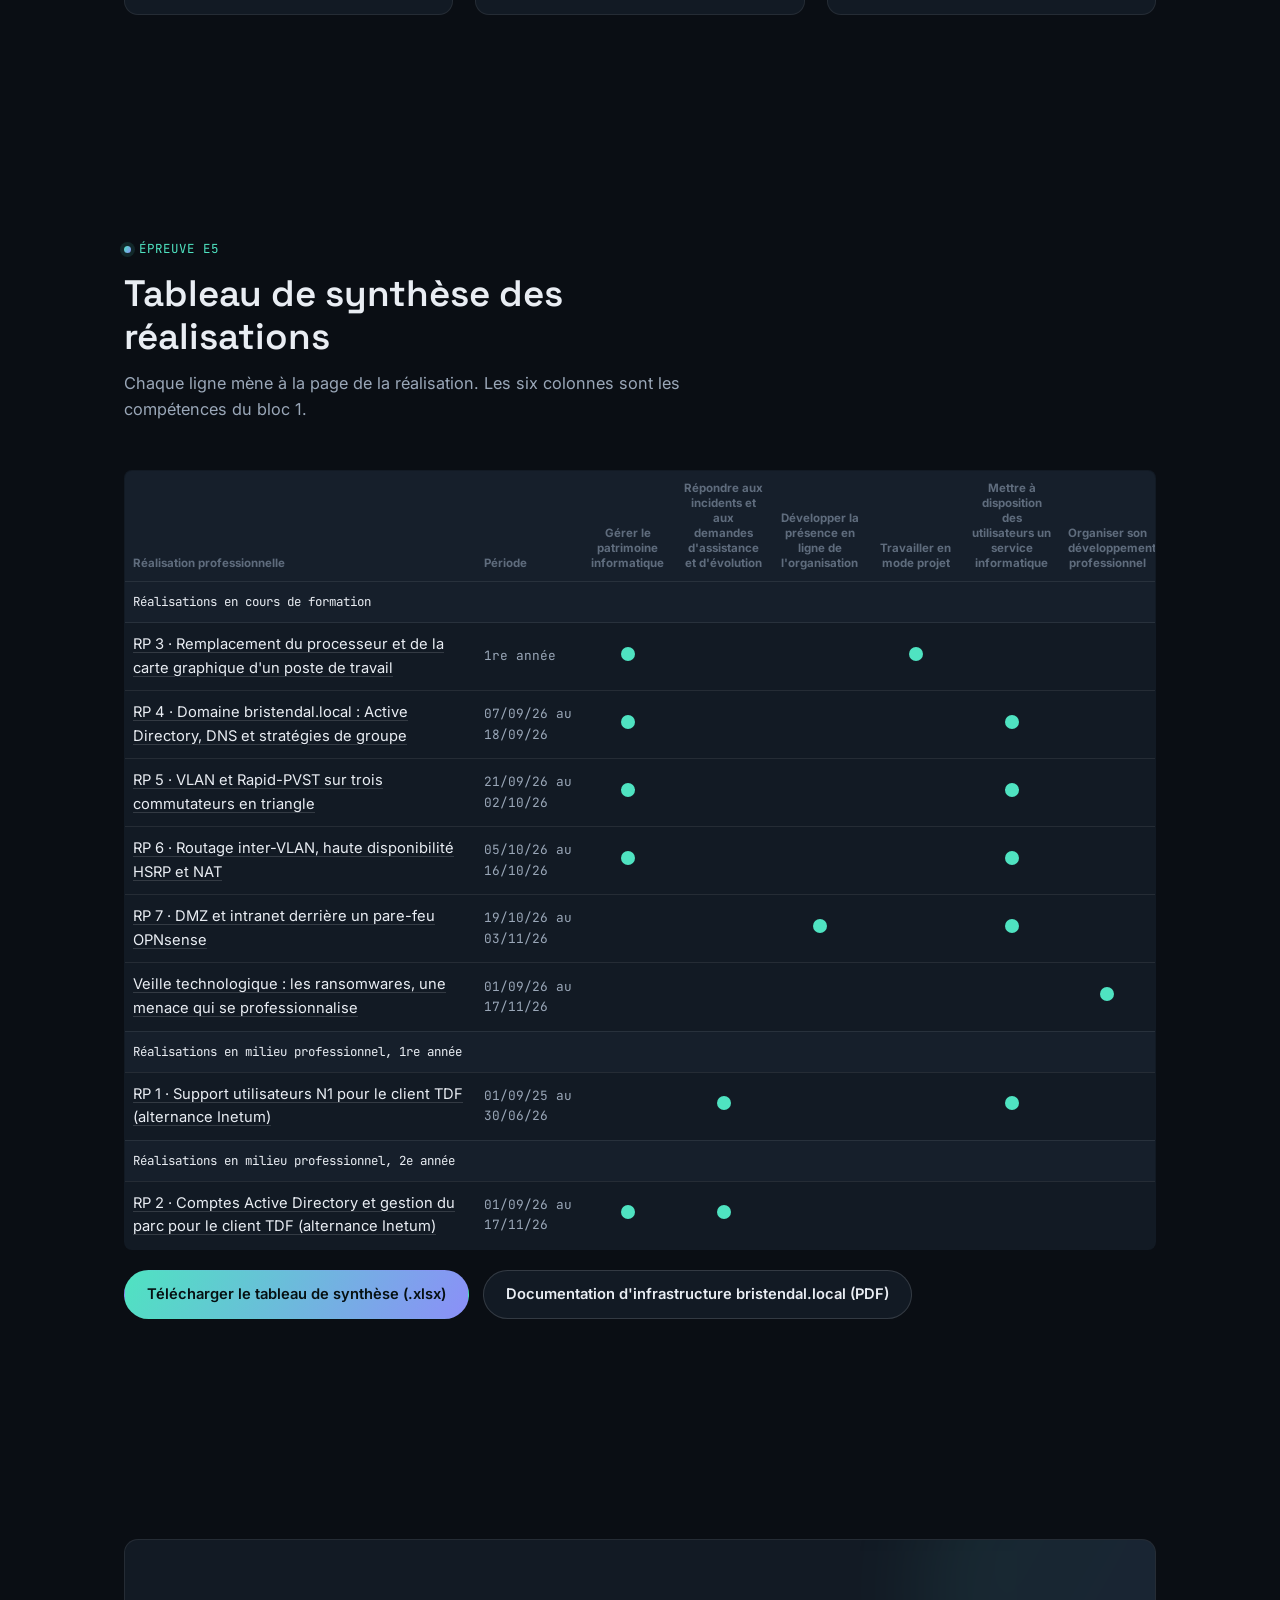
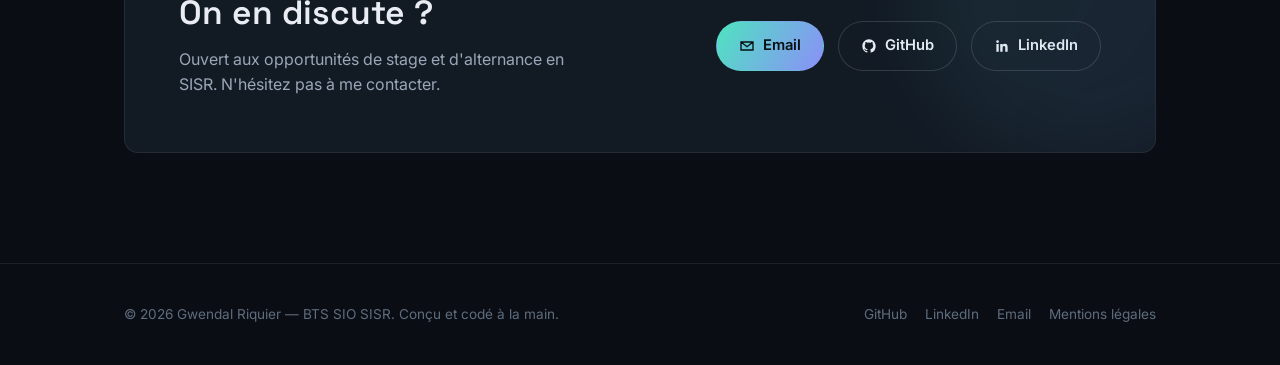
==== commit 2f8fe28f: "Portfolio E5 : RP 2, parcours, tableau de synthèse et mentions légales - Page dédiée à la RP 2 (comp" ====
--- a/index.html
+++ b/index.html
@@ -18,8 +18,10 @@
     <a href="#top" class="brand"><span class="dot"></span>G. Riquier<small>&nbsp;/ BTS SIO</small></a>
     <ul class="nav-links">
       <li><a href="#about" class="nav-link">À propos</a></li>
+      <li><a href="#parcours" class="nav-link">Parcours</a></li>
       <li><a href="#skills" class="nav-link">Compétences</a></li>
       <li><a href="#projects" class="nav-link">Projets</a></li>
+      <li><a href="#synthese" class="nav-link">Synthèse</a></li>
       <li><a href="#contact" class="nav-link">Contact</a></li>
     </ul>
     <div class="nav-cta">
@@ -36,8 +38,10 @@
 </nav>
 <div class="mobile-menu" id="mobileMenu">
   <a href="#about" class="nav-link">À propos</a>
+  <a href="#parcours" class="nav-link">Parcours</a>
   <a href="#skills" class="nav-link">Compétences</a>
   <a href="#projects" class="nav-link">Projets</a>
+  <a href="#synthese" class="nav-link">Synthèse</a>
   <a href="#contact" class="nav-link">Contact</a>
 </div>
 
@@ -115,6 +119,47 @@
     </div>
   </section>
 
+  <!-- PARCOURS -->
+  <section class="section" id="parcours" style="padding-top:0;">
+    <div class="container">
+      <div class="section-head reveal">
+        <div class="eyebrow">Parcours</div>
+        <h2>Mon parcours de professionnalisation</h2>
+        <p>De la découverte de l'informatique au lycée à l'alternance en ESN.</p>
+      </div>
+      <div class="path-grid reveal">
+        <div class="path-step">
+          <div class="when">2025</div>
+          <h4>Bac général</h4>
+          <p>Spécialités NSI et HGGSP.</p>
+        </div>
+        <div class="path-step">
+          <div class="when">2025 – 2026</div>
+          <h4>BTS SIO, 1re année en alternance</h4>
+          <p>ESUP, en alternance chez Inetum (ESN). Choix de l'option SISR.</p>
+        </div>
+        <div class="path-step now">
+          <div class="when">2026 – 2027 · en cours</div>
+          <h4>BTS SIO SISR, 2e année en alternance</h4>
+          <p>Inetum, pour le client TDF : support N1, tickets, comptes Active Directory, parc informatique.</p>
+        </div>
+        <div class="path-step">
+          <div class="when">Après le BTS</div>
+          <h4>Licence professionnelle (Bac+3)</h4>
+          <p>Spécialisée en réseaux, télécoms ou cybersécurité.</p>
+        </div>
+      </div>
+      <div class="pro-box reveal">
+        <p><b>Projet professionnel.</b> Poursuivre en licence professionnelle (Bac+3) spécialisée en réseaux,
+        télécoms ou cybersécurité, pour évoluer vers l'administration des systèmes et des réseaux.</p>
+        <p><b>Environnement d'apprentissage.</b> Mes cours et TP à l'ESUP, l'alternance chez Inetum, mon
+        <a href="projects/serveur-minecraft.html">serveur Debian personnel</a> qui me sert de laboratoire,
+        et ma <a href="projects/veille-ransomwares.html">veille</a> (Feedly, CERT-FR, ANSSI).
+        Profil professionnel : <a href="https://www.linkedin.com/in/gwendal-riquier-06201535b/" target="_blank" rel="noopener">LinkedIn</a>.</p>
+      </div>
+    </div>
+  </section>
+
   <!-- SKILLS -->
   <section class="section" id="skills" style="padding-top:0;">
     <div class="container">
@@ -189,15 +234,37 @@
           <div class="thumb">
             <svg viewBox="0 0 24 24" fill="none" stroke="currentColor" stroke-width="1.6"><path d="M4 13a8 8 0 0 1 16 0"/><rect x="3" y="13" width="4" height="6" rx="1.5"/><rect x="17" y="13" width="4" height="6" rx="1.5"/><path d="M19 19v1a2 2 0 0 1-2 2h-3"/></svg>
           </div>
-          <h3>Support helpdesk — Inetum / TDF</h3>
-          <p class="desc">
-            Alternance en ESN chez Inetum, support informatique N1 pour le compte client TDF : tickets,
-            Active Directory, parc informatique et assistance à distance.
-          </p>
-          <div class="tag-row">
+          <h3>Support utilisateurs N1 — Inetum / TDF</h3>
+          <p class="desc">
+            Alternance en ESN chez Inetum, support N1 pour le compte du client TDF : appels, tickets,
+            résolution à distance et escalade au N2.
+          </p>
+          <div class="tag-row">
+            <span class="tag">RP 1</span>
             <span class="tag">Helpdesk</span>
+            <span class="tag">Ticketing</span>
+          </div>
+          <span class="card-link">Voir l'étude de cas
+            <svg viewBox="0 0 24 24" fill="none" stroke="currentColor" stroke-width="2"><path d="M5 12h14M13 6l6 6-6 6"/></svg>
+          </span>
+        </a>
+
+        <!-- Project 2b : Comptes AD et parc -->
+        <a href="projects/comptes-ad-parc-tdf.html" class="project-card reveal">
+          <div class="glow"></div>
+          <div class="project-status status-live"><span class="dot"></span> En cours</div>
+          <div class="thumb">
+            <svg viewBox="0 0 24 24" fill="none" stroke="currentColor" stroke-width="1.6"><circle cx="9" cy="8" r="3.5"/><path d="M2.5 20a6.5 6.5 0 0 1 13 0"/><path d="M16 4.5a3.5 3.5 0 0 1 0 7M18 14.5a6.5 6.5 0 0 1 3.5 5.5"/></svg>
+          </div>
+          <h3>Comptes AD et parc — Inetum / TDF</h3>
+          <p class="desc">
+            Comptes Active Directory, habilitations et matériel des utilisateurs du client TDF :
+            arrivées, départs, mots de passe et inventaire du parc.
+          </p>
+          <div class="tag-row">
+            <span class="tag">RP 2</span>
             <span class="tag">Active Directory</span>
-            <span class="tag">Ticketing</span>
+            <span class="tag">Parc</span>
           </div>
           <span class="card-link">Voir l'étude de cas
             <svg viewBox="0 0 24 24" fill="none" stroke="currentColor" stroke-width="2"><path d="M5 12h14M13 6l6 6-6 6"/></svg>
@@ -217,6 +284,7 @@
             compatibilité au montage et aux tests de stabilité et de températures.
           </p>
           <div class="tag-row">
+            <span class="tag">RP 3</span>
             <span class="tag">Matériel</span>
             <span class="tag">Mode projet</span>
             <span class="tag">Tests</span>
@@ -239,6 +307,7 @@
             politique de mot de passe du domaine et GPO de fond d'écran.
           </p>
           <div class="tag-row">
+            <span class="tag">RP 4</span>
             <span class="tag">Windows Server</span>
             <span class="tag">AD</span>
             <span class="tag">GPO</span>
@@ -261,6 +330,7 @@
             Rapid-PVST contre les boucles.
           </p>
           <div class="tag-row">
+            <span class="tag">RP 5</span>
             <span class="tag">Cisco</span>
             <span class="tag">VLAN</span>
             <span class="tag">Spanning-tree</span>
@@ -283,6 +353,7 @@
             automatique et NAT overload vers Internet.
           </p>
           <div class="tag-row">
+            <span class="tag">RP 6</span>
             <span class="tag">Cisco</span>
             <span class="tag">HSRP</span>
             <span class="tag">NAT</span>
@@ -305,6 +376,7 @@
             DMZ, accès par intranet.bristendal.local.
           </p>
           <div class="tag-row">
+            <span class="tag">RP 7</span>
             <span class="tag">OPNsense</span>
             <span class="tag">Proxmox</span>
             <span class="tag">Apache</span>
@@ -335,6 +407,39 @@
           </span>
         </a>
 
+      </div>
+    </div>
+  </section>
+
+  <!-- SYNTHESE E5 -->
+  <section class="section" id="synthese">
+    <div class="container">
+      <div class="section-head reveal">
+        <div class="eyebrow">Épreuve E5</div>
+        <h2>Tableau de synthèse des réalisations</h2>
+        <p>Chaque ligne mène à la page de la réalisation. Les six colonnes sont les compétences du bloc 1.</p>
+      </div>
+      <div class="table-wrap reveal">
+        <table class="k synth-e5">
+          <thead><tr><th>Réalisation professionnelle</th><th>Période</th><th class="c">Gérer le patrimoine informatique</th><th class="c">Répondre aux incidents et aux demandes d'assistance et d'évolution</th><th class="c">Développer la présence en ligne de l'organisation</th><th class="c">Travailler en mode projet</th><th class="c">Mettre à disposition des utilisateurs un service informatique</th><th class="c">Organiser son développement professionnel</th></tr></thead>
+          <tbody>
+          <tr class="grp"><td colspan="8">Réalisations en cours de formation</td></tr>
+          <tr><td><a href="projects/changement-cpu-gpu.html">RP 3 · Remplacement du processeur et de la carte graphique d'un poste de travail</a></td><td class="per">1re année</td><td class="c"><span class="x" aria-label="compétence mobilisée"></span></td><td class="c"></td><td class="c"></td><td class="c"><span class="x" aria-label="compétence mobilisée"></span></td><td class="c"></td><td class="c"></td></tr>
+          <tr><td><a href="projects/tp-active-directory.html">RP 4 · Domaine bristendal.local : Active Directory, DNS et stratégies de groupe</a></td><td class="per">07/09/26 au 18/09/26</td><td class="c"><span class="x" aria-label="compétence mobilisée"></span></td><td class="c"></td><td class="c"></td><td class="c"></td><td class="c"><span class="x" aria-label="compétence mobilisée"></span></td><td class="c"></td></tr>
+          <tr><td><a href="projects/tp-vlan.html">RP 5 · VLAN et Rapid-PVST sur trois commutateurs en triangle</a></td><td class="per">21/09/26 au 02/10/26</td><td class="c"><span class="x" aria-label="compétence mobilisée"></span></td><td class="c"></td><td class="c"></td><td class="c"></td><td class="c"><span class="x" aria-label="compétence mobilisée"></span></td><td class="c"></td></tr>
+          <tr><td><a href="projects/tp-hsrp-nat.html">RP 6 · Routage inter-VLAN, haute disponibilité HSRP et NAT</a></td><td class="per">05/10/26 au 16/10/26</td><td class="c"><span class="x" aria-label="compétence mobilisée"></span></td><td class="c"></td><td class="c"></td><td class="c"></td><td class="c"><span class="x" aria-label="compétence mobilisée"></span></td><td class="c"></td></tr>
+          <tr><td><a href="projects/tp-dmz-opnsense.html">RP 7 · DMZ et intranet derrière un pare-feu OPNsense</a></td><td class="per">19/10/26 au 03/11/26</td><td class="c"></td><td class="c"></td><td class="c"><span class="x" aria-label="compétence mobilisée"></span></td><td class="c"></td><td class="c"><span class="x" aria-label="compétence mobilisée"></span></td><td class="c"></td></tr>
+          <tr><td><a href="projects/veille-ransomwares.html">Veille technologique : les ransomwares, une menace qui se professionnalise</a></td><td class="per">01/09/26 au 17/11/26</td><td class="c"></td><td class="c"></td><td class="c"></td><td class="c"></td><td class="c"></td><td class="c"><span class="x" aria-label="compétence mobilisée"></span></td></tr>
+          <tr class="grp"><td colspan="8">Réalisations en milieu professionnel, 1re année</td></tr>
+          <tr><td><a href="projects/support-inetum-tdf.html">RP 1 · Support utilisateurs N1 pour le client TDF (alternance Inetum)</a></td><td class="per">01/09/25 au 30/06/26</td><td class="c"></td><td class="c"><span class="x" aria-label="compétence mobilisée"></span></td><td class="c"></td><td class="c"></td><td class="c"><span class="x" aria-label="compétence mobilisée"></span></td><td class="c"></td></tr>
+          <tr class="grp"><td colspan="8">Réalisations en milieu professionnel, 2e année</td></tr>
+          <tr><td><a href="projects/comptes-ad-parc-tdf.html">RP 2 · Comptes Active Directory et gestion du parc pour le client TDF (alternance Inetum)</a></td><td class="per">01/09/26 au 17/11/26</td><td class="c"><span class="x" aria-label="compétence mobilisée"></span></td><td class="c"><span class="x" aria-label="compétence mobilisée"></span></td><td class="c"></td><td class="c"></td><td class="c"></td><td class="c"></td></tr>
+          </tbody>
+        </table>
+      </div>
+      <div class="synth-actions reveal">
+        <a href="docs/tableau-synthese-E5-Gwendal-Riquier.xlsx" class="btn btn-primary" download>Télécharger le tableau de synthèse (.xlsx)</a>
+        <a href="docs/documentation-infrastructure-bristendal.pdf" class="btn btn-ghost" target="_blank" rel="noopener">Documentation d'infrastructure bristendal.local (PDF)</a>
       </div>
     </div>
   </section>
@@ -374,6 +479,7 @@
       <a href="https://github.com/Ttekka" target="_blank" rel="noopener">GitHub</a>
       <a href="https://www.linkedin.com/in/gwendal-riquier-06201535b/" target="_blank" rel="noopener">LinkedIn</a>
       <a href="mailto:riquiergwendal@gmail.com">Email</a>
+      <a href="mentions-legales.html">Mentions légales</a>
     </div>
   </div>
 </footer>
--- a/css/style.css
+++ b/css/style.css
@@ -440,3 +440,45 @@
 }
 .mobile-menu.open{ opacity:1; transform:none; pointer-events:auto; }
 .mobile-menu a{ font-size:1.3rem; font-family: var(--ff-head); color: var(--text); }
+
+/* ---------- E5 : parcours, tableau de synthèse, mentions légales ---------- */
+.path-grid{ display:grid; grid-template-columns: repeat(4, 1fr); gap:16px; }
+.path-step{ background: var(--surface); border:1px solid var(--border); border-top:3px solid var(--accent); border-radius: var(--radius); padding:20px; }
+.path-step.now{ border-top-color: var(--warn); }
+.path-step .when{ font-family: var(--ff-mono); font-size:0.8rem; color: var(--accent); }
+.path-step.now .when{ color: var(--warn); }
+.path-step h4{ margin:8px 0 6px; font-size:1rem; }
+.path-step p{ color: var(--text-dim); font-size:0.9rem; }
+.pro-box{ margin-top:20px; background: var(--surface); border:1px solid var(--border); border-radius: var(--radius); padding:22px 24px; color: var(--text-dim); }
+.pro-box b{ color: var(--text); }
+.pro-box p + p{ margin-top:10px; }
+table.synth-e5{ min-width: 880px; }
+table.synth-e5 th{ text-transform:none; letter-spacing:0; font-size:0.74rem; line-height:1.3; vertical-align:bottom; }
+table.synth-e5 th.c, table.synth-e5 td.c{ text-align:center; width:96px; }
+table.synth-e5 td.c .x{ display:inline-block; width:14px; height:14px; border-radius:50%; background: var(--accent); }
+table.synth-e5 tr.grp td{ background: var(--surface-2); color: var(--text); font-family: var(--ff-mono); font-size:0.78rem; }
+table.synth-e5 td a{ color: var(--text); text-decoration: underline; text-decoration-color: var(--border-strong); text-underline-offset: 3px; }
+table.synth-e5 td a:hover{ color: var(--accent); }
+table.synth-e5 td.per{ font-family: var(--ff-mono); font-size:0.8rem; white-space:nowrap; }
+.synth-actions{ display:flex; gap:14px; flex-wrap:wrap; margin-top:20px; }
+.proofs a{ color: var(--accent); }
+.legal{ max-width: 760px; }
+.legal h2{ margin-top: 32px; font-size:1.2rem; }
+.legal p{ color: var(--text-dim); margin-top:8px; }
+.legal a{ color: var(--accent); }
+@media (max-width: 900px){ .path-grid{ grid-template-columns: 1fr 1fr; } }
+@media (max-width: 560px){ .path-grid{ grid-template-columns: 1fr; } }
+.nav-links a{ white-space:nowrap; }
+@media (max-width: 1180px){ .nav-links{ gap:18px; } .nav-cta .btn-ghost{ display:none; } }
+@media (max-width: 860px){ .nav-links{ gap:14px; } .nav-links a{ font-size:0.85rem; } }
+.synth-actions .btn{ white-space:normal; max-width:100%; text-align:center; }
+@media (max-width: 760px){ .nav-links, .nav-cta .btn-ghost{ display:none; } .burger{ display:flex; } }
+.pro-box a{ color: var(--accent); }
+table.synth-e5{ min-width: 980px; table-layout: fixed; }
+table.synth-e5 th, table.synth-e5 td{ padding: 10px 8px; }
+table.synth-e5 th{ font-family: var(--ff-body); font-size: 0.72rem; }
+table.synth-e5 th:nth-child(2){ width: 104px; }
+table.synth-e5 th.c, table.synth-e5 td.c{ width: 96px; }
+table.synth-e5 td.per{ white-space: normal; }
+@media (max-width: 1400px){ .nav-cta .btn-ghost{ display:none; } }
+@media (max-width: 1280px){ .brand small{ display:none; } }
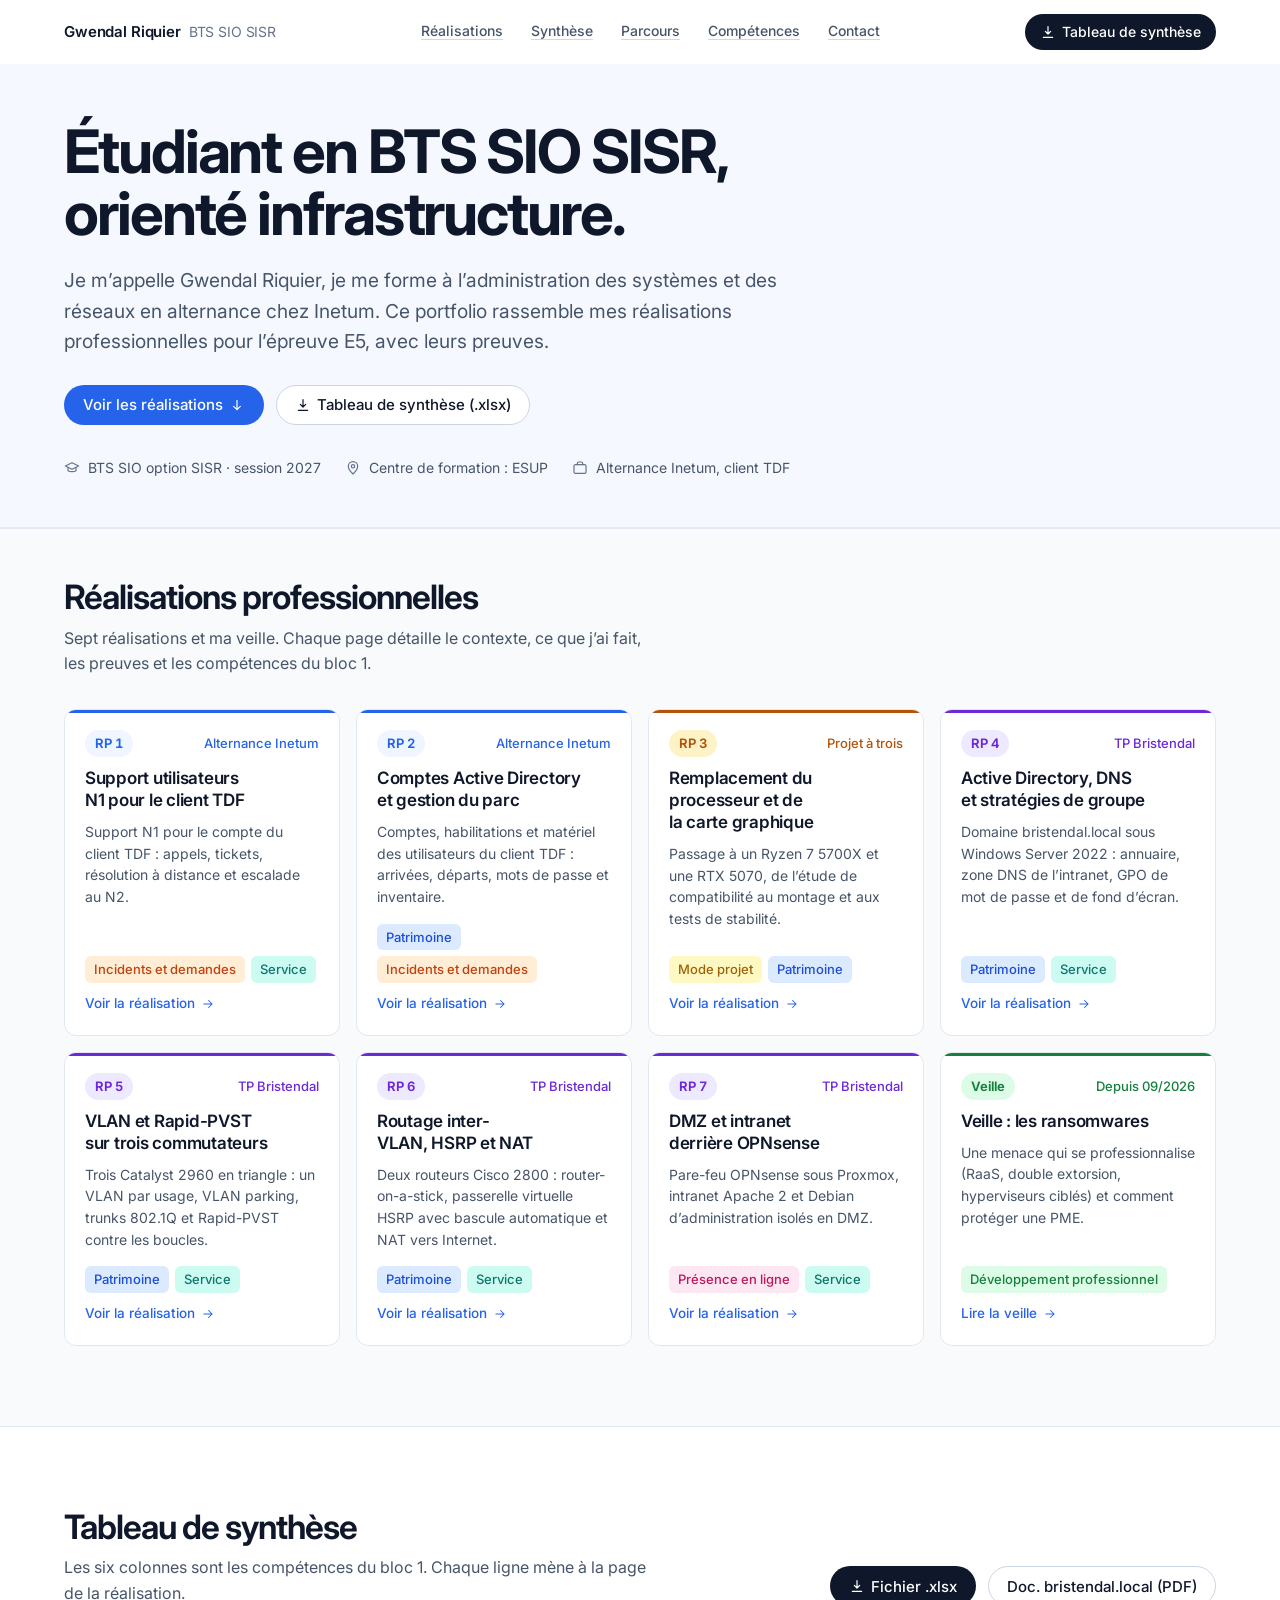
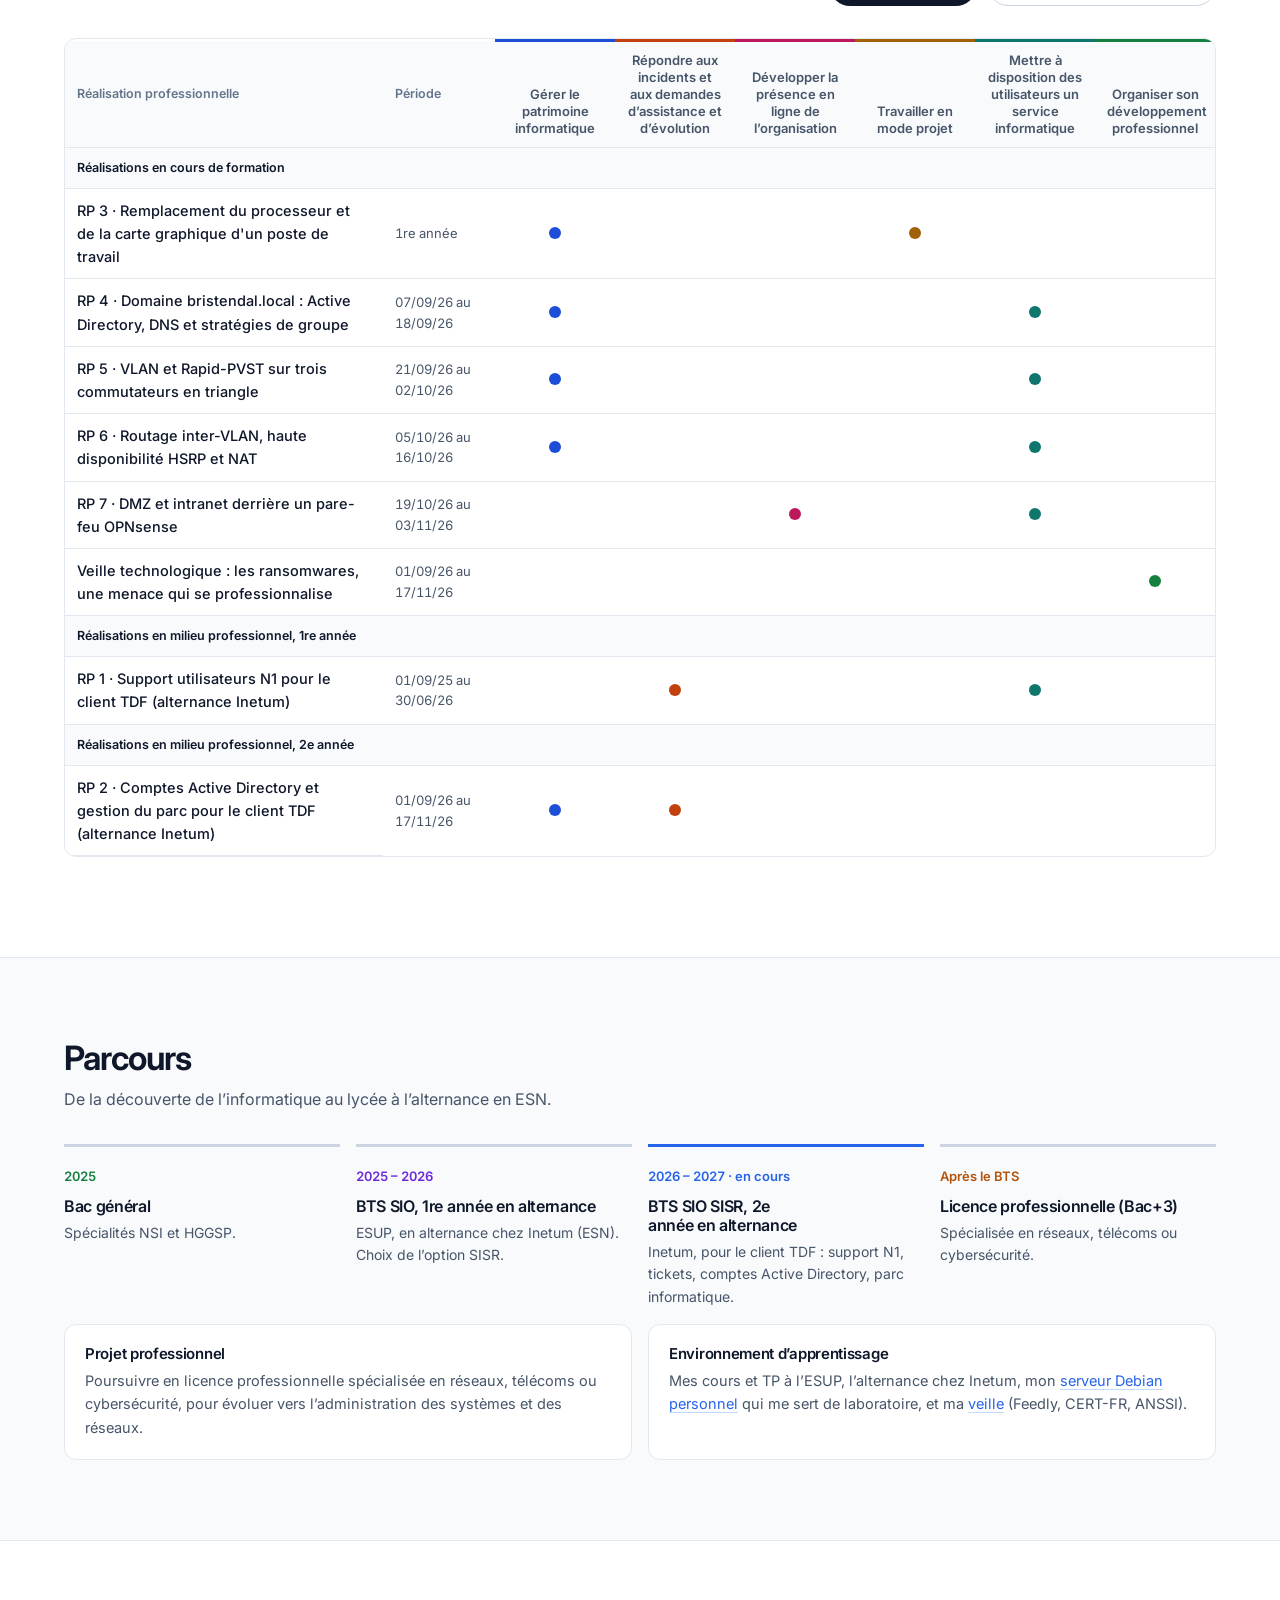
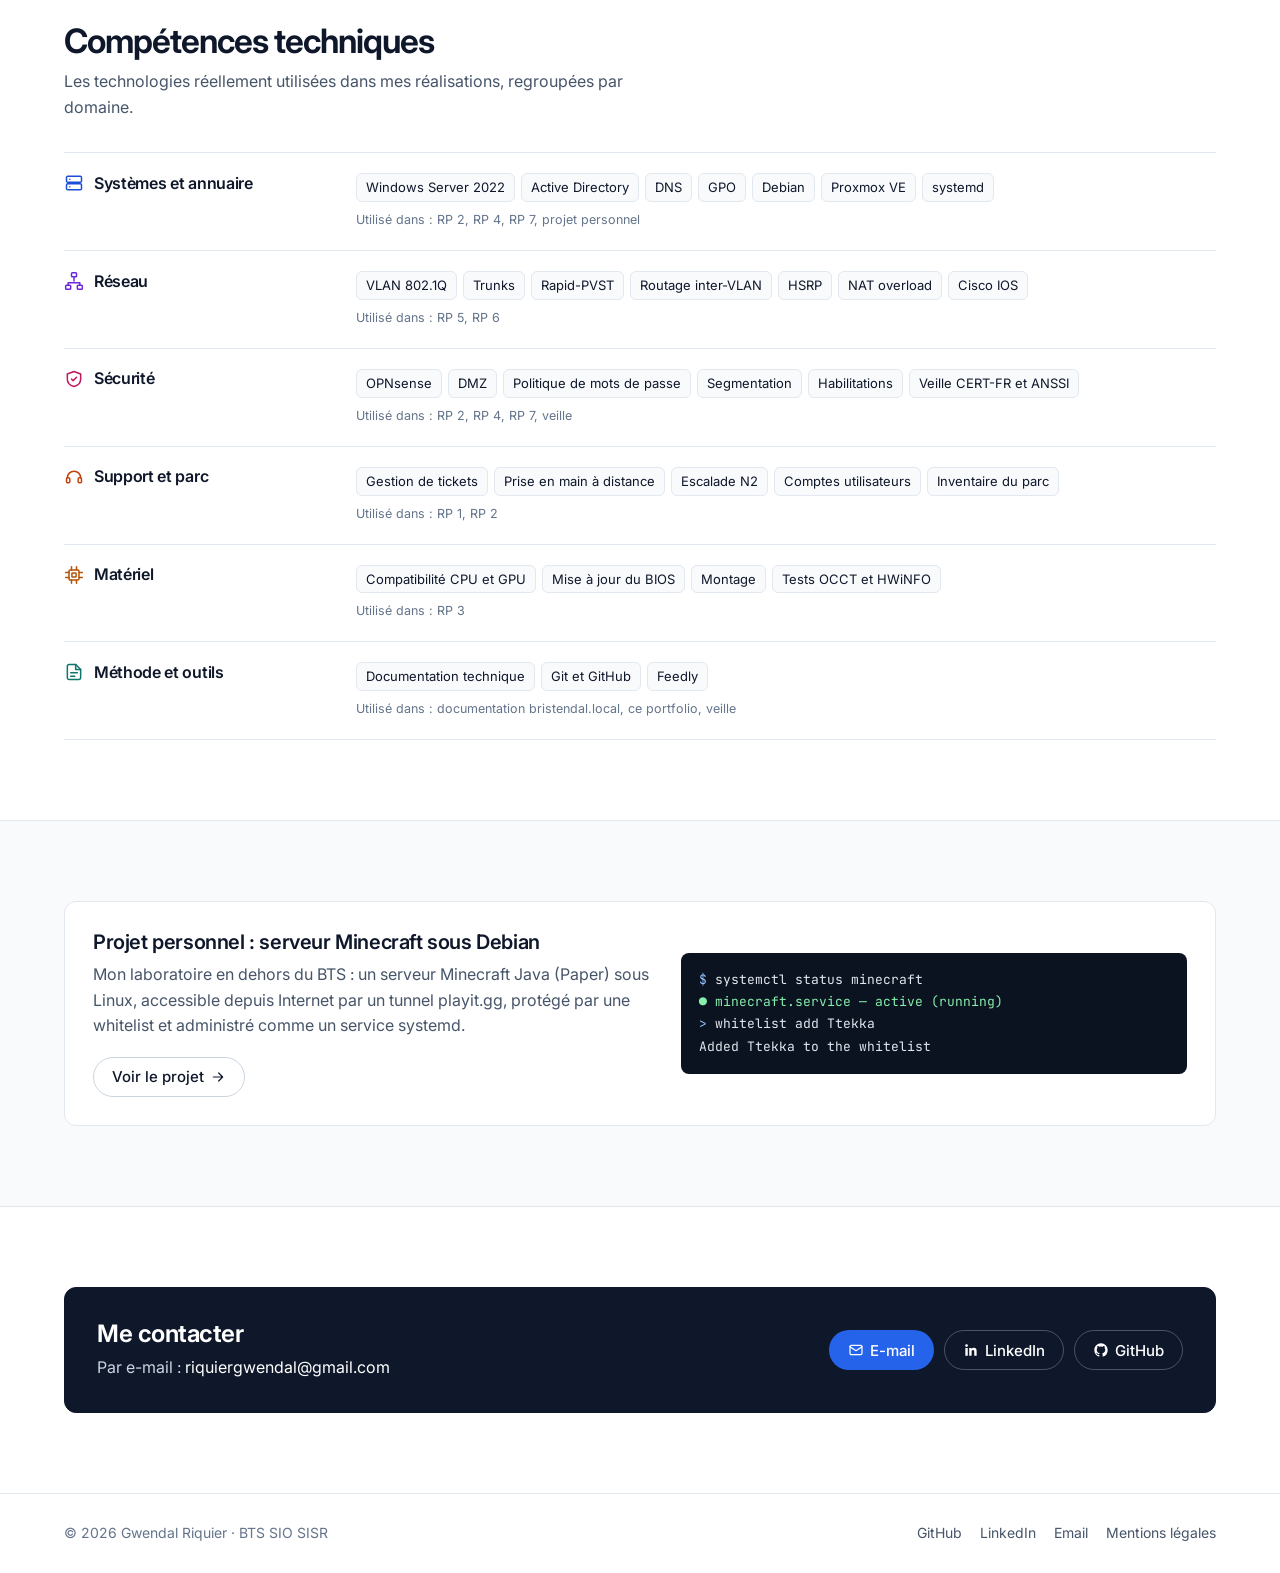
==== commit 7f5413b8: "Refonte du portfolio : design clair, accès direct aux RP - Accueil : présentation courte, les 7 RP e" ====
--- a/index.html
+++ b/index.html
@@ -3,467 +3,286 @@
 <head>
 <meta charset="UTF-8">
 <meta name="viewport" content="width=device-width, initial-scale=1.0">
-<title>Gwendal Riquier — Portfolio BTS SIO</title>
-<meta name="description" content="Portfolio de Gwendal Riquier, étudiant en BTS SIO option SISR. Projets d'administration systèmes, réseaux et infrastructure.">
+<title>Gwendal Riquier · Portfolio BTS SIO SISR</title>
+<meta name="description" content="Portfolio de Gwendal Riquier, BTS SIO option SISR (session 2027), en alternance chez Inetum : sept réalisations professionnelles, tableau de synthèse E5, parcours et veille.">
+<meta name="author" content="Gwendal Riquier">
+<meta name="theme-color" content="#ffffff">
+<link rel="canonical" href="https://ttekka.github.io/portfolio/">
+<meta property="og:type" content="website">
+<meta property="og:title" content="Gwendal Riquier · Portfolio BTS SIO SISR">
+<meta property="og:description" content="Sept réalisations professionnelles, tableau de synthèse E5, parcours et veille.">
+<meta property="og:url" content="https://ttekka.github.io/portfolio/">
 <link rel="icon" href="assets/favicon.svg" type="image/svg+xml">
 <link rel="preconnect" href="https://fonts.googleapis.com">
 <link rel="preconnect" href="https://fonts.gstatic.com" crossorigin>
-<link href="https://fonts.googleapis.com/css2?family=Space+Grotesk:wght@500;600;700&family=Inter:wght@400;500;600;700&family=JetBrains+Mono:wght@400;500;600&display=swap" rel="stylesheet">
+<link href="https://fonts.googleapis.com/css2?family=Inter:wght@400;500;600;650;700&family=JetBrains+Mono:wght@400;500&display=swap" rel="stylesheet">
 <link rel="stylesheet" href="css/style.css">
 </head>
 <body>
-
-<nav class="navbar" id="navbar">
+<a class="skip" href="#projects">Aller aux réalisations</a>
+
+<nav class="navbar" id="navbar" aria-label="Navigation principale">
   <div class="container">
-    <a href="#top" class="brand"><span class="dot"></span>G. Riquier<small>&nbsp;/ BTS SIO</small></a>
+    <a href="#top" class="brand">Gwendal Riquier<small>BTS SIO SISR</small></a>
     <ul class="nav-links">
-      <li><a href="#about" class="nav-link">À propos</a></li>
+      <li><a href="#projects" class="nav-link">Réalisations</a></li>
+      <li><a href="#synthese" class="nav-link">Synthèse</a></li>
       <li><a href="#parcours" class="nav-link">Parcours</a></li>
       <li><a href="#skills" class="nav-link">Compétences</a></li>
-      <li><a href="#projects" class="nav-link">Projets</a></li>
-      <li><a href="#synthese" class="nav-link">Synthèse</a></li>
       <li><a href="#contact" class="nav-link">Contact</a></li>
     </ul>
     <div class="nav-cta">
-      <a href="https://github.com/Ttekka" target="_blank" rel="noopener" class="btn btn-ghost">
-        <svg viewBox="0 0 24 24" fill="currentColor"><path d="M12 2C6.48 2 2 6.58 2 12.25c0 4.5 2.87 8.32 6.84 9.67.5.1.68-.22.68-.49 0-.24-.01-1.05-.01-1.9-2.78.62-3.37-1.21-3.37-1.21-.45-1.18-1.11-1.5-1.11-1.5-.9-.63.07-.62.07-.62 1 .07 1.53 1.05 1.53 1.05.89 1.55 2.34 1.1 2.91.84.09-.66.35-1.1.63-1.36-2.22-.26-4.56-1.14-4.56-5.07 0-1.12.39-2.03 1.03-2.75-.1-.26-.45-1.3.1-2.72 0 0 .84-.27 2.75 1.05a9.3 9.3 0 0 1 5 0c1.91-1.32 2.75-1.05 2.75-1.05.55 1.42.2 2.46.1 2.72.64.72 1.03 1.63 1.03 2.75 0 3.94-2.35 4.8-4.58 5.06.36.32.68.94.68 1.9 0 1.37-.01 2.47-.01 2.81 0 .27.18.6.69.49A10.03 10.03 0 0 0 22 12.25C22 6.58 17.52 2 12 2Z"/></svg>
-        GitHub
+      <a href="docs/tableau-synthese-E5-Gwendal-Riquier.xlsx" class="btn btn-primary" download>
+        <svg viewBox="0 0 24 24" fill="none" stroke="currentColor" stroke-width="1.8" stroke-linecap="round" stroke-linejoin="round" aria-hidden="true"><path d="M12 4v11m0 0-4-4m4 4 4-4M5 20h14"/></svg>
+        Tableau de synthèse
       </a>
-      <a href="#contact" class="btn btn-primary">Me contacter</a>
-    </div>
-    <button class="burger" id="burger" aria-label="Menu">
-      <span></span><span></span><span></span>
-    </button>
+    </div>
+    <button class="burger" id="burger" aria-label="Ouvrir le menu" aria-expanded="false" aria-controls="mobileMenu"><span></span><span></span><span></span></button>
   </div>
 </nav>
 <div class="mobile-menu" id="mobileMenu">
-  <a href="#about" class="nav-link">À propos</a>
-  <a href="#parcours" class="nav-link">Parcours</a>
-  <a href="#skills" class="nav-link">Compétences</a>
-  <a href="#projects" class="nav-link">Projets</a>
-  <a href="#synthese" class="nav-link">Synthèse</a>
-  <a href="#contact" class="nav-link">Contact</a>
+  <a href="#projects">Réalisations</a>
+  <a href="#synthese">Tableau de synthèse</a>
+  <a href="#parcours">Parcours</a>
+  <a href="#skills">Compétences</a>
+  <a href="#contact">Contact</a>
 </div>
 
 <main id="top">
 
-  <!-- HERO -->
-  <header class="hero">
-    <div class="container hero-grid">
-      <div>
-        <div class="hero-kicker"><span class="pulse"></span> Disponible pour alternance / stage</div>
-        <h1>
-          <span>Gwendal Riquier</span>
-          <span class="text-gradient">BTS SIO — option SISR</span>
-        </h1>
-        <p class="lead">
-          Passionné d'informatique depuis le collège, j'ai décidé d'en faire mon avenir.
-          Je me forme à l'administration des systèmes, des réseaux et des infrastructures —
-          et je documente chaque projet comme un vrai cas d'usage professionnel.
-        </p>
-        <div class="hero-actions">
-          <a href="#projects" class="btn btn-primary">
-            Voir mes projets
-            <svg viewBox="0 0 24 24" fill="none" stroke="currentColor" stroke-width="2"><path d="M5 12h14M13 6l6 6-6 6"/></svg>
-          </a>
-          <a href="#contact" class="btn btn-ghost">Me contacter</a>
-        </div>
-        <div class="hero-socials">
-          <a class="icon-btn" href="https://github.com/Ttekka" target="_blank" rel="noopener" aria-label="GitHub">
-            <svg viewBox="0 0 24 24" fill="currentColor"><path d="M12 2C6.48 2 2 6.58 2 12.25c0 4.5 2.87 8.32 6.84 9.67.5.1.68-.22.68-.49 0-.24-.01-1.05-.01-1.9-2.78.62-3.37-1.21-3.37-1.21-.45-1.18-1.11-1.5-1.11-1.5-.9-.63.07-.62.07-.62 1 .07 1.53 1.05 1.53 1.05.89 1.55 2.34 1.1 2.91.84.09-.66.35-1.1.63-1.36-2.22-.26-4.56-1.14-4.56-5.07 0-1.12.39-2.03 1.03-2.75-.1-.26-.45-1.3.1-2.72 0 0 .84-.27 2.75 1.05a9.3 9.3 0 0 1 5 0c1.91-1.32 2.75-1.05 2.75-1.05.55 1.42.2 2.46.1 2.72.64.72 1.03 1.63 1.03 2.75 0 3.94-2.35 4.8-4.58 5.06.36.32.68.94.68 1.9 0 1.37-.01 2.47-.01 2.81 0 .27.18.6.69.49A10.03 10.03 0 0 0 22 12.25C22 6.58 17.52 2 12 2Z"/></svg>
-          </a>
-          <a class="icon-btn" href="https://www.linkedin.com/in/gwendal-riquier-06201535b/" target="_blank" rel="noopener" aria-label="LinkedIn">
-            <svg viewBox="0 0 24 24" fill="currentColor"><path d="M20.45 20.45h-3.56v-5.57c0-1.33-.02-3.03-1.85-3.03-1.85 0-2.14 1.45-2.14 2.94v5.66H9.34V9h3.42v1.56h.05c.48-.9 1.64-1.85 3.38-1.85 3.6 0 4.27 2.37 4.27 5.46v6.28ZM5.34 7.43a2.07 2.07 0 1 1 0-4.14 2.07 2.07 0 0 1 0 4.14ZM7.12 20.45H3.56V9h3.56v11.45Z"/></svg>
-          </a>
-          <a class="icon-btn" href="mailto:riquiergwendal@gmail.com" aria-label="Email">
-            <svg viewBox="0 0 24 24" fill="none" stroke="currentColor" stroke-width="1.8"><path d="M3 6h18v12H3V6Zm0 0 9 7 9-7"/></svg>
-          </a>
-        </div>
-      </div>
-
-      <div class="terminal reveal">
-        <div class="terminal-bar"><span></span><span></span><span></span><b>gwendal@debian: ~/minecraft-server</b></div>
-        <div class="terminal-body" id="termBody"></div>
-      </div>
+  <header class="hero" id="about">
+    <div class="container">
+      <h1>Étudiant en BTS SIO SISR, orienté infrastructure.</h1>
+      <p class="lead">Je m’appelle Gwendal Riquier, je me forme à l’administration des systèmes et des réseaux en alternance chez Inetum. Ce portfolio rassemble mes réalisations professionnelles pour l’épreuve E5, avec leurs preuves.</p>
+      <div class="hero-actions">
+        <a href="#projects" class="btn btn-blue">Voir les réalisations
+          <svg viewBox="0 0 24 24" fill="none" stroke="currentColor" stroke-width="1.8" stroke-linecap="round" stroke-linejoin="round" aria-hidden="true"><path d="M12 5v14m0 0-5-5m5 5 5-5"/></svg>
+        </a>
+        <a href="docs/tableau-synthese-E5-Gwendal-Riquier.xlsx" class="btn btn-ghost" download>
+          <svg viewBox="0 0 24 24" fill="none" stroke="currentColor" stroke-width="1.8" stroke-linecap="round" stroke-linejoin="round" aria-hidden="true"><path d="M12 4v11m0 0-4-4m4 4 4-4M5 20h14"/></svg>
+          Tableau de synthèse (.xlsx)
+        </a>
+      </div>
+      <ul class="facts">
+        <li><svg viewBox="0 0 24 24" fill="none" stroke="currentColor" stroke-width="1.8" stroke-linecap="round" stroke-linejoin="round" aria-hidden="true"><path d="M2 9l10-5 10 5-10 5-10-5Z"/><path d="M6 11v5c3 2 9 2 12 0v-5"/></svg>BTS SIO option SISR · session 2027</li>
+        <li><svg viewBox="0 0 24 24" fill="none" stroke="currentColor" stroke-width="1.8" stroke-linecap="round" stroke-linejoin="round" aria-hidden="true"><path d="M12 21s-7-6.2-7-11.5A7 7 0 0 1 19 9.5C19 14.8 12 21 12 21Z"/><circle cx="12" cy="9.5" r="2.5"/></svg>Centre de formation : ESUP</li>
+        <li><svg viewBox="0 0 24 24" fill="none" stroke="currentColor" stroke-width="1.8" stroke-linecap="round" stroke-linejoin="round" aria-hidden="true"><rect x="3" y="7" width="18" height="13" rx="2"/><path d="M8 7V5a2 2 0 0 1 2-2h4a2 2 0 0 1 2 2v2"/></svg>Alternance Inetum, client TDF</li>
+      </ul>
     </div>
   </header>
 
-  <!-- ABOUT -->
-  <section class="section" id="about">
-    <div class="container">
-      <div class="about-grid">
-        <div class="reveal">
-          <div class="eyebrow">À propos</div>
-          <h2>Étudiant en informatique, orienté infrastructure</h2>
-        </div>
-        <div class="about-text reveal">
-          <p>
-            Je m'appelle <b>Gwendal Riquier</b>, actuellement en 2ᵉ année de <b>BTS SIO</b>, option
-            <b>SISR</b> (Solutions d'Infrastructure, Systèmes et Réseaux). L'informatique me passionne
-            depuis le collège : c'est en bricolant mes propres machines et services que j'ai compris
-            que c'était le domaine dans lequel je voulais construire mon avenir.
-          </p>
-          <p>
-            Côté SISR, je me forme à l'administration des systèmes Linux et Windows, à la mise en
-            réseau, à la sécurité et à la supervision de services. J'aime comprendre comment les
-            choses fonctionnent « sous le capot » et documenter mes projets comme de vraies études
-            de cas, pour progresser et garder une trace propre de ce que j'apprends.
-          </p>
-          <div class="stat-row">
-            <div class="stat"><b>2ᵉ</b><span>année de BTS SIO</span></div>
-            <div class="stat"><b>SISR</b><span>Option infrastructure</span></div>
-            <div class="stat"><b>Linux</b><span>Terrain de jeu favori</span></div>
-          </div>
-        </div>
-      </div>
-    </div>
-  </section>
-
-  <!-- PARCOURS -->
-  <section class="section" id="parcours" style="padding-top:0;">
-    <div class="container">
-      <div class="section-head reveal">
-        <div class="eyebrow">Parcours</div>
-        <h2>Mon parcours de professionnalisation</h2>
-        <p>De la découverte de l'informatique au lycée à l'alternance en ESN.</p>
-      </div>
-      <div class="path-grid reveal">
-        <div class="path-step">
-          <div class="when">2025</div>
-          <h4>Bac général</h4>
-          <p>Spécialités NSI et HGGSP.</p>
-        </div>
-        <div class="path-step">
-          <div class="when">2025 – 2026</div>
-          <h4>BTS SIO, 1re année en alternance</h4>
-          <p>ESUP, en alternance chez Inetum (ESN). Choix de l'option SISR.</p>
-        </div>
-        <div class="path-step now">
-          <div class="when">2026 – 2027 · en cours</div>
-          <h4>BTS SIO SISR, 2e année en alternance</h4>
-          <p>Inetum, pour le client TDF : support N1, tickets, comptes Active Directory, parc informatique.</p>
-        </div>
-        <div class="path-step">
-          <div class="when">Après le BTS</div>
-          <h4>Licence professionnelle (Bac+3)</h4>
-          <p>Spécialisée en réseaux, télécoms ou cybersécurité.</p>
-        </div>
-      </div>
-      <div class="pro-box reveal">
-        <p><b>Projet professionnel.</b> Poursuivre en licence professionnelle (Bac+3) spécialisée en réseaux,
-        télécoms ou cybersécurité, pour évoluer vers l'administration des systèmes et des réseaux.</p>
-        <p><b>Environnement d'apprentissage.</b> Mes cours et TP à l'ESUP, l'alternance chez Inetum, mon
-        <a href="projects/serveur-minecraft.html">serveur Debian personnel</a> qui me sert de laboratoire,
-        et ma <a href="projects/veille-ransomwares.html">veille</a> (Feedly, CERT-FR, ANSSI).
-        Profil professionnel : <a href="https://www.linkedin.com/in/gwendal-riquier-06201535b/" target="_blank" rel="noopener">LinkedIn</a>.</p>
-      </div>
-    </div>
-  </section>
-
-  <!-- SKILLS -->
-  <section class="section" id="skills" style="padding-top:0;">
-    <div class="container">
-      <div class="section-head reveal">
-        <div class="eyebrow">Compétences</div>
-        <h2>Domaines travaillés en BTS SIO — SISR</h2>
-        <p>Les quatre piliers de mon option, illustrés par ce que je mets en pratique dans mes projets.</p>
-      </div>
-      <div class="skills-grid">
-        <div class="skill-card reveal">
-          <div class="icon"><svg viewBox="0 0 24 24" fill="none" stroke="currentColor" stroke-width="1.8"><rect x="3" y="4" width="18" height="12" rx="2"/><path d="M8 20h8M12 16v4"/></svg></div>
-          <h4>Administration systèmes</h4>
-          <p>Installation et configuration de systèmes Linux (Debian), gestion des utilisateurs, des droits et des services.</p>
-        </div>
-        <div class="skill-card reveal">
-          <div class="icon"><svg viewBox="0 0 24 24" fill="none" stroke="currentColor" stroke-width="1.8"><circle cx="12" cy="12" r="3"/><path d="M12 2v4M12 18v4M4.9 4.9l2.8 2.8M16.3 16.3l2.8 2.8M2 12h4M18 12h4M4.9 19.1l2.8-2.8M16.3 7.7l2.8-2.8"/></svg></div>
-          <h4>Réseaux &amp; connectivité</h4>
-          <p>Ports TCP/IP, NAT, tunnels d'accès distant (playit.gg), diagnostic réseau local / Internet.</p>
-        </div>
-        <div class="skill-card reveal">
-          <div class="icon"><svg viewBox="0 0 24 24" fill="none" stroke="currentColor" stroke-width="1.8"><path d="M12 3l8 4v5c0 5-3.5 7.5-8 9-4.5-1.5-8-4-8-9V7l8-4Z"/></svg></div>
-          <h4>Sécurité</h4>
-          <p>Whitelists, niveaux de permissions, dépôts de paquets signés (GPG), réduction de la surface d'exposition.</p>
-        </div>
-        <div class="skill-card reveal">
-          <div class="icon"><svg viewBox="0 0 24 24" fill="none" stroke="currentColor" stroke-width="1.8"><path d="M4 17l4-10 4 10M6.5 12h3M14 7h6M14 12h6M14 17h6"/></svg></div>
-          <h4>Services &amp; automatisation</h4>
-          <p>Déploiement de services applicatifs, scripts shell, unités <code>systemd</code>, sauvegardes planifiées.</p>
-        </div>
-      </div>
-    </div>
-  </section>
-
-  <!-- PROJECTS -->
-  <section class="section" id="projects">
-    <div class="container">
-      <div class="section-head reveal">
-        <div class="eyebrow">Projets</div>
-        <h2>Études de cas</h2>
-        <p>Chaque projet est documenté comme en entreprise : contexte, mise en œuvre, sécurité et compétences mobilisées.</p>
-      </div>
-
-      <div class="projects-grid">
-
-        <!-- Project 1 : Minecraft server -->
-        <a href="projects/serveur-minecraft.html" class="project-card reveal">
-          <div class="glow"></div>
-          <div class="project-status status-live"><span class="dot"></span> Fonctionnel</div>
-          <div class="thumb">
-            <svg viewBox="0 0 24 24" fill="none" stroke="currentColor" stroke-width="1.6"><rect x="2" y="3" width="20" height="7" rx="1.5"/><rect x="2" y="14" width="20" height="7" rx="1.5"/><circle cx="6" cy="6.5" r="1" fill="currentColor"/><circle cx="6" cy="17.5" r="1" fill="currentColor"/></svg>
-          </div>
-          <h3>Serveur Minecraft sous Debian</h3>
-          <p class="desc">
-            Hébergement d'un serveur Minecraft Java (Paper) sur Linux, accessible depuis Internet via
-            un tunnel playit.gg, sécurisé par whitelist et administré en service systemd.
-          </p>
-          <div class="tag-row">
-            <span class="tag">Debian</span>
-            <span class="tag">systemd</span>
-            <span class="tag">Réseau</span>
-            <span class="tag">Sécurité</span>
-          </div>
-          <span class="card-link">Voir l'étude de cas
-            <svg viewBox="0 0 24 24" fill="none" stroke="currentColor" stroke-width="2"><path d="M5 12h14M13 6l6 6-6 6"/></svg>
-          </span>
-        </a>
-
-        <!-- Project 2 : Support Inetum / TDF -->
-        <a href="projects/support-inetum-tdf.html" class="project-card reveal">
-          <div class="glow"></div>
-          <div class="project-status status-live"><span class="dot"></span> En cours</div>
-          <div class="thumb">
-            <svg viewBox="0 0 24 24" fill="none" stroke="currentColor" stroke-width="1.6"><path d="M4 13a8 8 0 0 1 16 0"/><rect x="3" y="13" width="4" height="6" rx="1.5"/><rect x="17" y="13" width="4" height="6" rx="1.5"/><path d="M19 19v1a2 2 0 0 1-2 2h-3"/></svg>
-          </div>
-          <h3>Support utilisateurs N1 — Inetum / TDF</h3>
-          <p class="desc">
-            Alternance en ESN chez Inetum, support N1 pour le compte du client TDF : appels, tickets,
-            résolution à distance et escalade au N2.
-          </p>
-          <div class="tag-row">
-            <span class="tag">RP 1</span>
-            <span class="tag">Helpdesk</span>
-            <span class="tag">Ticketing</span>
-          </div>
-          <span class="card-link">Voir l'étude de cas
-            <svg viewBox="0 0 24 24" fill="none" stroke="currentColor" stroke-width="2"><path d="M5 12h14M13 6l6 6-6 6"/></svg>
-          </span>
-        </a>
-
-        <!-- Project 2b : Comptes AD et parc -->
-        <a href="projects/comptes-ad-parc-tdf.html" class="project-card reveal">
-          <div class="glow"></div>
-          <div class="project-status status-live"><span class="dot"></span> En cours</div>
-          <div class="thumb">
-            <svg viewBox="0 0 24 24" fill="none" stroke="currentColor" stroke-width="1.6"><circle cx="9" cy="8" r="3.5"/><path d="M2.5 20a6.5 6.5 0 0 1 13 0"/><path d="M16 4.5a3.5 3.5 0 0 1 0 7M18 14.5a6.5 6.5 0 0 1 3.5 5.5"/></svg>
-          </div>
-          <h3>Comptes AD et parc — Inetum / TDF</h3>
-          <p class="desc">
-            Comptes Active Directory, habilitations et matériel des utilisateurs du client TDF :
-            arrivées, départs, mots de passe et inventaire du parc.
-          </p>
-          <div class="tag-row">
-            <span class="tag">RP 2</span>
-            <span class="tag">Active Directory</span>
-            <span class="tag">Parc</span>
-          </div>
-          <span class="card-link">Voir l'étude de cas
-            <svg viewBox="0 0 24 24" fill="none" stroke="currentColor" stroke-width="2"><path d="M5 12h14M13 6l6 6-6 6"/></svg>
-          </span>
-        </a>
-
-        <!-- Project 3 : CPU / GPU -->
-        <a href="projects/changement-cpu-gpu.html" class="project-card reveal">
-          <div class="glow"></div>
-          <div class="project-status status-live"><span class="dot"></span> Terminé</div>
-          <div class="thumb">
-            <svg viewBox="0 0 24 24" fill="none" stroke="currentColor" stroke-width="1.6"><rect x="6" y="6" width="12" height="12" rx="1.5"/><rect x="9.5" y="9.5" width="5" height="5" rx="0.8"/><path d="M9 2v4M15 2v4M9 18v4M15 18v4M2 9h4M2 15h4M18 9h4M18 15h4"/></svg>
-          </div>
-          <h3>Remplacement CPU et GPU</h3>
-          <p class="desc">
-            Projet en équipe de trois : passage à un Ryzen 7 5700X et une RTX 5070, de l'étude de
-            compatibilité au montage et aux tests de stabilité et de températures.
-          </p>
-          <div class="tag-row">
-            <span class="tag">RP 3</span>
-            <span class="tag">Matériel</span>
-            <span class="tag">Mode projet</span>
-            <span class="tag">Tests</span>
-          </div>
-          <span class="card-link">Voir l'étude de cas
-            <svg viewBox="0 0 24 24" fill="none" stroke="currentColor" stroke-width="2"><path d="M5 12h14M13 6l6 6-6 6"/></svg>
-          </span>
-        </a>
-
-        <!-- TP : Active Directory -->
-        <a href="projects/tp-active-directory.html" class="project-card reveal">
-          <div class="glow"></div>
-          <div class="project-status status-live"><span class="dot"></span> TP réalisé</div>
-          <div class="thumb">
-            <svg viewBox="0 0 24 24" fill="none" stroke="currentColor" stroke-width="1.6"><circle cx="12" cy="7" r="3"/><circle cx="5" cy="17" r="2.5"/><circle cx="19" cy="17" r="2.5"/><path d="M12 10v3M12 13l-5 2M12 13l5 2"/></svg>
-          </div>
-          <h3>Active Directory, DNS et GPO</h3>
-          <p class="desc">
-            Domaine bristendal.local sur Windows Server 2022 : annuaire, zone DNS de l'intranet,
-            politique de mot de passe du domaine et GPO de fond d'écran.
-          </p>
-          <div class="tag-row">
-            <span class="tag">RP 4</span>
-            <span class="tag">Windows Server</span>
-            <span class="tag">AD</span>
-            <span class="tag">GPO</span>
-          </div>
-          <span class="card-link">Voir l'étude de cas
-            <svg viewBox="0 0 24 24" fill="none" stroke="currentColor" stroke-width="2"><path d="M5 12h14M13 6l6 6-6 6"/></svg>
-          </span>
-        </a>
-
-        <!-- TP : VLAN -->
-        <a href="projects/tp-vlan.html" class="project-card reveal">
-          <div class="glow"></div>
-          <div class="project-status status-live"><span class="dot"></span> TP réalisé</div>
-          <div class="thumb">
-            <svg viewBox="0 0 24 24" fill="none" stroke="currentColor" stroke-width="1.6"><rect x="3" y="4" width="18" height="6" rx="1.5"/><path d="M7 7h.01M11 7h.01M15 7h.01M6 10v4M12 10v4M18 10v4"/><rect x="3" y="14" width="6" height="5" rx="1"/><rect x="9" y="14" width="6" height="5" rx="1"/><rect x="15" y="14" width="6" height="5" rx="1"/></svg>
-          </div>
-          <h3>VLAN et Rapid-PVST</h3>
-          <p class="desc">
-            Trois Catalyst 2960 en triangle : un VLAN par usage, VLAN parking, trunks 802.1Q et
-            Rapid-PVST contre les boucles.
-          </p>
-          <div class="tag-row">
-            <span class="tag">RP 5</span>
-            <span class="tag">Cisco</span>
-            <span class="tag">VLAN</span>
-            <span class="tag">Spanning-tree</span>
-          </div>
-          <span class="card-link">Voir l'étude de cas
-            <svg viewBox="0 0 24 24" fill="none" stroke="currentColor" stroke-width="2"><path d="M5 12h14M13 6l6 6-6 6"/></svg>
-          </span>
-        </a>
-
-        <!-- TP : HSRP / NAT -->
-        <a href="projects/tp-hsrp-nat.html" class="project-card reveal">
-          <div class="glow"></div>
-          <div class="project-status status-live"><span class="dot"></span> TP réalisé</div>
-          <div class="thumb">
-            <svg viewBox="0 0 24 24" fill="none" stroke="currentColor" stroke-width="1.6"><rect x="3" y="4" width="18" height="16" rx="2"/><path d="M3 9h18M3 14h18M9 4v5M15 9v5M9 14v6"/></svg>
-          </div>
+  <section class="section alt" id="projects" aria-labelledby="projects-title">
+    <div class="container">
+      <div class="section-head">
+        <div>
+          <h2 id="projects-title">Réalisations professionnelles</h2>
+          <p>Sept réalisations et ma veille. Chaque page détaille le contexte, ce que j’ai fait, les preuves et les compétences du bloc 1.</p>
+        </div>
+      </div>
+      <div class="rp-grid">
+        <a href="projects/support-inetum-tdf.html" class="rp-card cat-alt">
+          <div class="rp-top"><span class="rp-num">RP 1</span><span class="rp-where">Alternance Inetum</span></div>
+          <h3>Support utilisateurs N1 pour le client TDF</h3>
+          <p>Support N1 pour le compte du client TDF : appels, tickets, résolution à distance et escalade au N2.</p>
+          <ul class="comp-list" aria-label="Compétences du bloc 1"><li class="c-inc">Incidents et demandes</li><li class="c-serv">Service</li></ul>
+          <span class="rp-more">Voir la réalisation <svg viewBox="0 0 24 24" fill="none" stroke="currentColor" stroke-width="1.8" stroke-linecap="round" stroke-linejoin="round" aria-hidden="true"><path d="M5 12h14m-6-6 6 6-6 6"/></svg></span>
+        </a>
+        <a href="projects/comptes-ad-parc-tdf.html" class="rp-card cat-alt">
+          <div class="rp-top"><span class="rp-num">RP 2</span><span class="rp-where">Alternance Inetum</span></div>
+          <h3>Comptes Active Directory et gestion du parc</h3>
+          <p>Comptes, habilitations et matériel des utilisateurs du client TDF : arrivées, départs, mots de passe et inventaire.</p>
+          <ul class="comp-list" aria-label="Compétences du bloc 1"><li class="c-pat">Patrimoine</li><li class="c-inc">Incidents et demandes</li></ul>
+          <span class="rp-more">Voir la réalisation <svg viewBox="0 0 24 24" fill="none" stroke="currentColor" stroke-width="1.8" stroke-linecap="round" stroke-linejoin="round" aria-hidden="true"><path d="M5 12h14m-6-6 6 6-6 6"/></svg></span>
+        </a>
+        <a href="projects/changement-cpu-gpu.html" class="rp-card cat-proj">
+          <div class="rp-top"><span class="rp-num">RP 3</span><span class="rp-where">Projet à trois</span></div>
+          <h3>Remplacement du processeur et de la carte graphique</h3>
+          <p>Passage à un Ryzen 7 5700X et une RTX 5070, de l’étude de compatibilité au montage et aux tests de stabilité.</p>
+          <ul class="comp-list" aria-label="Compétences du bloc 1"><li class="c-proj">Mode projet</li><li class="c-pat">Patrimoine</li></ul>
+          <span class="rp-more">Voir la réalisation <svg viewBox="0 0 24 24" fill="none" stroke="currentColor" stroke-width="1.8" stroke-linecap="round" stroke-linejoin="round" aria-hidden="true"><path d="M5 12h14m-6-6 6 6-6 6"/></svg></span>
+        </a>
+        <a href="projects/tp-active-directory.html" class="rp-card cat-tp">
+          <div class="rp-top"><span class="rp-num">RP 4</span><span class="rp-where">TP Bristendal</span></div>
+          <h3>Active Directory, DNS et stratégies de groupe</h3>
+          <p>Domaine bristendal.local sous Windows Server 2022 : annuaire, zone DNS de l’intranet, GPO de mot de passe et de fond d’écran.</p>
+          <ul class="comp-list" aria-label="Compétences du bloc 1"><li class="c-pat">Patrimoine</li><li class="c-serv">Service</li></ul>
+          <span class="rp-more">Voir la réalisation <svg viewBox="0 0 24 24" fill="none" stroke="currentColor" stroke-width="1.8" stroke-linecap="round" stroke-linejoin="round" aria-hidden="true"><path d="M5 12h14m-6-6 6 6-6 6"/></svg></span>
+        </a>
+        <a href="projects/tp-vlan.html" class="rp-card cat-tp">
+          <div class="rp-top"><span class="rp-num">RP 5</span><span class="rp-where">TP Bristendal</span></div>
+          <h3>VLAN et Rapid-PVST sur trois commutateurs</h3>
+          <p>Trois Catalyst 2960 en triangle : un VLAN par usage, VLAN parking, trunks 802.1Q et Rapid-PVST contre les boucles.</p>
+          <ul class="comp-list" aria-label="Compétences du bloc 1"><li class="c-pat">Patrimoine</li><li class="c-serv">Service</li></ul>
+          <span class="rp-more">Voir la réalisation <svg viewBox="0 0 24 24" fill="none" stroke="currentColor" stroke-width="1.8" stroke-linecap="round" stroke-linejoin="round" aria-hidden="true"><path d="M5 12h14m-6-6 6 6-6 6"/></svg></span>
+        </a>
+        <a href="projects/tp-hsrp-nat.html" class="rp-card cat-tp">
+          <div class="rp-top"><span class="rp-num">RP 6</span><span class="rp-where">TP Bristendal</span></div>
           <h3>Routage inter-VLAN, HSRP et NAT</h3>
-          <p class="desc">
-            Deux routeurs Cisco 2800 : router-on-a-stick, passerelle virtuelle HSRP avec bascule
-            automatique et NAT overload vers Internet.
-          </p>
-          <div class="tag-row">
-            <span class="tag">RP 6</span>
-            <span class="tag">Cisco</span>
-            <span class="tag">HSRP</span>
-            <span class="tag">NAT</span>
-          </div>
-          <span class="card-link">Voir l'étude de cas
-            <svg viewBox="0 0 24 24" fill="none" stroke="currentColor" stroke-width="2"><path d="M5 12h14M13 6l6 6-6 6"/></svg>
-          </span>
-        </a>
-
-        <!-- TP : DMZ OPNsense -->
-        <a href="projects/tp-dmz-opnsense.html" class="project-card reveal">
-          <div class="glow"></div>
-          <div class="project-status status-live"><span class="dot"></span> TP réalisé</div>
-          <div class="thumb">
-            <svg viewBox="0 0 24 24" fill="none" stroke="currentColor" stroke-width="1.6"><rect x="3" y="4" width="18" height="13" rx="2"/><path d="M6 13l3-3 3 2 4-5 2 2M8 21h8M12 17v4"/></svg>
-          </div>
+          <p>Deux routeurs Cisco 2800 : router-on-a-stick, passerelle virtuelle HSRP avec bascule automatique et NAT vers Internet.</p>
+          <ul class="comp-list" aria-label="Compétences du bloc 1"><li class="c-pat">Patrimoine</li><li class="c-serv">Service</li></ul>
+          <span class="rp-more">Voir la réalisation <svg viewBox="0 0 24 24" fill="none" stroke="currentColor" stroke-width="1.8" stroke-linecap="round" stroke-linejoin="round" aria-hidden="true"><path d="M5 12h14m-6-6 6 6-6 6"/></svg></span>
+        </a>
+        <a href="projects/tp-dmz-opnsense.html" class="rp-card cat-tp">
+          <div class="rp-top"><span class="rp-num">RP 7</span><span class="rp-where">TP Bristendal</span></div>
           <h3>DMZ et intranet derrière OPNsense</h3>
-          <p class="desc">
-            Pare-feu OPNsense sous Proxmox, intranet Apache 2 et Debian d'administration isolés en
-            DMZ, accès par intranet.bristendal.local.
-          </p>
-          <div class="tag-row">
-            <span class="tag">RP 7</span>
-            <span class="tag">OPNsense</span>
-            <span class="tag">Proxmox</span>
-            <span class="tag">Apache</span>
-          </div>
-          <span class="card-link">Voir l'étude de cas
-            <svg viewBox="0 0 24 24" fill="none" stroke="currentColor" stroke-width="2"><path d="M5 12h14M13 6l6 6-6 6"/></svg>
-          </span>
-        </a>
-
-        <!-- Veille technologique -->
-        <a href="projects/veille-ransomwares.html" class="project-card reveal">
-          <div class="glow"></div>
-          <div class="project-status status-soon"><span class="dot"></span> Veille</div>
-          <div class="thumb">
-            <svg viewBox="0 0 24 24" fill="none" stroke="currentColor" stroke-width="1.6"><path d="M12 3 4 6v6c0 4.5 3.4 8.2 8 9 4.6-.8 8-4.5 8-9V6l-8-3Z"/><rect x="9" y="11" width="6" height="5" rx="1"/><path d="M10.5 11V9.5a1.5 1.5 0 0 1 3 0V11"/></svg>
-          </div>
+          <p>Pare-feu OPNsense sous Proxmox, intranet Apache 2 et Debian d’administration isolés en DMZ.</p>
+          <ul class="comp-list" aria-label="Compétences du bloc 1"><li class="c-pres">Présence en ligne</li><li class="c-serv">Service</li></ul>
+          <span class="rp-more">Voir la réalisation <svg viewBox="0 0 24 24" fill="none" stroke="currentColor" stroke-width="1.8" stroke-linecap="round" stroke-linejoin="round" aria-hidden="true"><path d="M5 12h14m-6-6 6 6-6 6"/></svg></span>
+        </a>
+        <a href="projects/veille-ransomwares.html" class="rp-card cat-veille veille">
+          <div class="rp-top"><span class="rp-num">Veille</span><span class="rp-where">Depuis 09/2026</span></div>
           <h3>Veille : les ransomwares</h3>
-          <p class="desc">
-            Évolution de la menace (RaaS, double extorsion, hyperviseurs ciblés) et bonnes pratiques
-            pour protéger une PME : sauvegardes 3-2-1, MFA, segmentation.
-          </p>
-          <div class="tag-row">
-            <span class="tag">Veille</span>
-            <span class="tag">Cybersécurité</span>
-          </div>
-          <span class="card-link">Lire la synthèse
-            <svg viewBox="0 0 24 24" fill="none" stroke="currentColor" stroke-width="2"><path d="M5 12h14M13 6l6 6-6 6"/></svg>
-          </span>
-        </a>
-
-      </div>
-    </div>
-  </section>
-
-  <!-- SYNTHESE E5 -->
-  <section class="section" id="synthese">
-    <div class="container">
-      <div class="section-head reveal">
-        <div class="eyebrow">Épreuve E5</div>
-        <h2>Tableau de synthèse des réalisations</h2>
-        <p>Chaque ligne mène à la page de la réalisation. Les six colonnes sont les compétences du bloc 1.</p>
-      </div>
-      <div class="table-wrap reveal">
+          <p>Une menace qui se professionnalise (RaaS, double extorsion, hyperviseurs ciblés) et comment protéger une PME.</p>
+          <ul class="comp-list" aria-label="Compétences du bloc 1"><li class="c-dev">Développement professionnel</li></ul>
+          <span class="rp-more">Lire la veille <svg viewBox="0 0 24 24" fill="none" stroke="currentColor" stroke-width="1.8" stroke-linecap="round" stroke-linejoin="round" aria-hidden="true"><path d="M5 12h14m-6-6 6 6-6 6"/></svg></span>
+        </a>
+      </div>
+    </div>
+  </section>
+
+  <section class="section" id="synthese" aria-labelledby="synthese-title">
+    <div class="container">
+      <div class="section-head">
+        <div>
+          <h2 id="synthese-title">Tableau de synthèse</h2>
+          <p>Les six colonnes sont les compétences du bloc 1. Chaque ligne mène à la page de la réalisation.</p>
+        </div>
+        <div class="synth-actions">
+          <a href="docs/tableau-synthese-E5-Gwendal-Riquier.xlsx" class="btn btn-primary" download>
+            <svg viewBox="0 0 24 24" fill="none" stroke="currentColor" stroke-width="1.8" stroke-linecap="round" stroke-linejoin="round" aria-hidden="true"><path d="M12 4v11m0 0-4-4m4 4 4-4M5 20h14"/></svg>
+            Fichier .xlsx
+          </a>
+          <a href="docs/documentation-infrastructure-bristendal.pdf" class="btn btn-ghost" target="_blank" rel="noopener">Doc. bristendal.local (PDF)</a>
+        </div>
+      </div>
+      <div class="table-wrap">
         <table class="k synth-e5">
-          <thead><tr><th>Réalisation professionnelle</th><th>Période</th><th class="c">Gérer le patrimoine informatique</th><th class="c">Répondre aux incidents et aux demandes d'assistance et d'évolution</th><th class="c">Développer la présence en ligne de l'organisation</th><th class="c">Travailler en mode projet</th><th class="c">Mettre à disposition des utilisateurs un service informatique</th><th class="c">Organiser son développement professionnel</th></tr></thead>
+          <thead><tr><th scope="col">Réalisation professionnelle</th><th scope="col">Période</th><th scope="col" class="c">Gérer le patrimoine informatique</th><th scope="col" class="c">Répondre aux incidents et aux demandes d’assistance et d’évolution</th><th scope="col" class="c">Développer la présence en ligne de l’organisation</th><th scope="col" class="c">Travailler en mode projet</th><th scope="col" class="c">Mettre à disposition des utilisateurs un service informatique</th><th scope="col" class="c">Organiser son développement professionnel</th></tr></thead>
           <tbody>
           <tr class="grp"><td colspan="8">Réalisations en cours de formation</td></tr>
-          <tr><td><a href="projects/changement-cpu-gpu.html">RP 3 · Remplacement du processeur et de la carte graphique d'un poste de travail</a></td><td class="per">1re année</td><td class="c"><span class="x" aria-label="compétence mobilisée"></span></td><td class="c"></td><td class="c"></td><td class="c"><span class="x" aria-label="compétence mobilisée"></span></td><td class="c"></td><td class="c"></td></tr>
-          <tr><td><a href="projects/tp-active-directory.html">RP 4 · Domaine bristendal.local : Active Directory, DNS et stratégies de groupe</a></td><td class="per">07/09/26 au 18/09/26</td><td class="c"><span class="x" aria-label="compétence mobilisée"></span></td><td class="c"></td><td class="c"></td><td class="c"></td><td class="c"><span class="x" aria-label="compétence mobilisée"></span></td><td class="c"></td></tr>
-          <tr><td><a href="projects/tp-vlan.html">RP 5 · VLAN et Rapid-PVST sur trois commutateurs en triangle</a></td><td class="per">21/09/26 au 02/10/26</td><td class="c"><span class="x" aria-label="compétence mobilisée"></span></td><td class="c"></td><td class="c"></td><td class="c"></td><td class="c"><span class="x" aria-label="compétence mobilisée"></span></td><td class="c"></td></tr>
-          <tr><td><a href="projects/tp-hsrp-nat.html">RP 6 · Routage inter-VLAN, haute disponibilité HSRP et NAT</a></td><td class="per">05/10/26 au 16/10/26</td><td class="c"><span class="x" aria-label="compétence mobilisée"></span></td><td class="c"></td><td class="c"></td><td class="c"></td><td class="c"><span class="x" aria-label="compétence mobilisée"></span></td><td class="c"></td></tr>
-          <tr><td><a href="projects/tp-dmz-opnsense.html">RP 7 · DMZ et intranet derrière un pare-feu OPNsense</a></td><td class="per">19/10/26 au 03/11/26</td><td class="c"></td><td class="c"></td><td class="c"><span class="x" aria-label="compétence mobilisée"></span></td><td class="c"></td><td class="c"><span class="x" aria-label="compétence mobilisée"></span></td><td class="c"></td></tr>
-          <tr><td><a href="projects/veille-ransomwares.html">Veille technologique : les ransomwares, une menace qui se professionnalise</a></td><td class="per">01/09/26 au 17/11/26</td><td class="c"></td><td class="c"></td><td class="c"></td><td class="c"></td><td class="c"></td><td class="c"><span class="x" aria-label="compétence mobilisée"></span></td></tr>
+          <tr><th scope="row"><a href="projects/changement-cpu-gpu.html">RP 3 · Remplacement du processeur et de la carte graphique d'un poste de travail</a></th><td class="per">1re année</td><td class="c"><span class="x" role="img" aria-label="oui"></span></td><td class="c"></td><td class="c"></td><td class="c"><span class="x" role="img" aria-label="oui"></span></td><td class="c"></td><td class="c"></td></tr>
+          <tr><th scope="row"><a href="projects/tp-active-directory.html">RP 4 · Domaine bristendal.local : Active Directory, DNS et stratégies de groupe</a></th><td class="per">07/09/26 au 18/09/26</td><td class="c"><span class="x" role="img" aria-label="oui"></span></td><td class="c"></td><td class="c"></td><td class="c"></td><td class="c"><span class="x" role="img" aria-label="oui"></span></td><td class="c"></td></tr>
+          <tr><th scope="row"><a href="projects/tp-vlan.html">RP 5 · VLAN et Rapid-PVST sur trois commutateurs en triangle</a></th><td class="per">21/09/26 au 02/10/26</td><td class="c"><span class="x" role="img" aria-label="oui"></span></td><td class="c"></td><td class="c"></td><td class="c"></td><td class="c"><span class="x" role="img" aria-label="oui"></span></td><td class="c"></td></tr>
+          <tr><th scope="row"><a href="projects/tp-hsrp-nat.html">RP 6 · Routage inter-VLAN, haute disponibilité HSRP et NAT</a></th><td class="per">05/10/26 au 16/10/26</td><td class="c"><span class="x" role="img" aria-label="oui"></span></td><td class="c"></td><td class="c"></td><td class="c"></td><td class="c"><span class="x" role="img" aria-label="oui"></span></td><td class="c"></td></tr>
+          <tr><th scope="row"><a href="projects/tp-dmz-opnsense.html">RP 7 · DMZ et intranet derrière un pare-feu OPNsense</a></th><td class="per">19/10/26 au 03/11/26</td><td class="c"></td><td class="c"></td><td class="c"><span class="x" role="img" aria-label="oui"></span></td><td class="c"></td><td class="c"><span class="x" role="img" aria-label="oui"></span></td><td class="c"></td></tr>
+          <tr><th scope="row"><a href="projects/veille-ransomwares.html">Veille technologique : les ransomwares, une menace qui se professionnalise</a></th><td class="per">01/09/26 au 17/11/26</td><td class="c"></td><td class="c"></td><td class="c"></td><td class="c"></td><td class="c"></td><td class="c"><span class="x" role="img" aria-label="oui"></span></td></tr>
           <tr class="grp"><td colspan="8">Réalisations en milieu professionnel, 1re année</td></tr>
-          <tr><td><a href="projects/support-inetum-tdf.html">RP 1 · Support utilisateurs N1 pour le client TDF (alternance Inetum)</a></td><td class="per">01/09/25 au 30/06/26</td><td class="c"></td><td class="c"><span class="x" aria-label="compétence mobilisée"></span></td><td class="c"></td><td class="c"></td><td class="c"><span class="x" aria-label="compétence mobilisée"></span></td><td class="c"></td></tr>
+          <tr><th scope="row"><a href="projects/support-inetum-tdf.html">RP 1 · Support utilisateurs N1 pour le client TDF (alternance Inetum)</a></th><td class="per">01/09/25 au 30/06/26</td><td class="c"></td><td class="c"><span class="x" role="img" aria-label="oui"></span></td><td class="c"></td><td class="c"></td><td class="c"><span class="x" role="img" aria-label="oui"></span></td><td class="c"></td></tr>
           <tr class="grp"><td colspan="8">Réalisations en milieu professionnel, 2e année</td></tr>
-          <tr><td><a href="projects/comptes-ad-parc-tdf.html">RP 2 · Comptes Active Directory et gestion du parc pour le client TDF (alternance Inetum)</a></td><td class="per">01/09/26 au 17/11/26</td><td class="c"><span class="x" aria-label="compétence mobilisée"></span></td><td class="c"><span class="x" aria-label="compétence mobilisée"></span></td><td class="c"></td><td class="c"></td><td class="c"></td><td class="c"></td></tr>
+          <tr><th scope="row"><a href="projects/comptes-ad-parc-tdf.html">RP 2 · Comptes Active Directory et gestion du parc pour le client TDF (alternance Inetum)</a></th><td class="per">01/09/26 au 17/11/26</td><td class="c"><span class="x" role="img" aria-label="oui"></span></td><td class="c"><span class="x" role="img" aria-label="oui"></span></td><td class="c"></td><td class="c"></td><td class="c"></td><td class="c"></td></tr>
           </tbody>
         </table>
       </div>
-      <div class="synth-actions reveal">
-        <a href="docs/tableau-synthese-E5-Gwendal-Riquier.xlsx" class="btn btn-primary" download>Télécharger le tableau de synthèse (.xlsx)</a>
-        <a href="docs/documentation-infrastructure-bristendal.pdf" class="btn btn-ghost" target="_blank" rel="noopener">Documentation d'infrastructure bristendal.local (PDF)</a>
-      </div>
-    </div>
-  </section>
-
-  <!-- CONTACT -->
-  <section class="section" id="contact">
-    <div class="container">
-      <div class="contact-box reveal">
-        <div>
-          <h2>On en discute ?</h2>
-          <p>Ouvert aux opportunités de stage et d'alternance en SISR. N'hésitez pas à me contacter.</p>
+    </div>
+  </section>
+
+  <section class="section alt" id="parcours" aria-labelledby="parcours-title">
+    <div class="container">
+      <div class="section-head">
+        <div>
+          <h2 id="parcours-title">Parcours</h2>
+          <p>De la découverte de l’informatique au lycée à l’alternance en ESN.</p>
+        </div>
+      </div>
+      <ol class="path">
+        <li><span class="when">2025</span><h3>Bac général</h3><p>Spécialités NSI et HGGSP.</p></li>
+        <li><span class="when">2025 – 2026</span><h3>BTS SIO, 1re année en alternance</h3><p>ESUP, en alternance chez Inetum (ESN). Choix de l’option SISR.</p></li>
+        <li class="now"><span class="when">2026 – 2027 · en cours</span><h3>BTS SIO SISR, 2e année en alternance</h3><p>Inetum, pour le client TDF : support N1, tickets, comptes Active Directory, parc informatique.</p></li>
+        <li><span class="when">Après le BTS</span><h3>Licence professionnelle (Bac+3)</h3><p>Spécialisée en réseaux, télécoms ou cybersécurité.</p></li>
+      </ol>
+      <div class="pro">
+        <div>
+          <h3>Projet professionnel</h3>
+          <p>Poursuivre en licence professionnelle spécialisée en réseaux, télécoms ou cybersécurité, pour évoluer vers l’administration des systèmes et des réseaux.</p>
+        </div>
+        <div>
+          <h3>Environnement d’apprentissage</h3>
+          <p>Mes cours et TP à l’ESUP, l’alternance chez Inetum, mon <a href="projects/serveur-minecraft.html">serveur Debian personnel</a> qui me sert de laboratoire, et ma <a href="projects/veille-ransomwares.html">veille</a> (Feedly, CERT-FR, ANSSI).</p>
+        </div>
+      </div>
+    </div>
+  </section>
+
+  <section class="section" id="skills" aria-labelledby="skills-title">
+    <div class="container">
+      <div class="section-head">
+        <div>
+          <h2 id="skills-title">Compétences techniques</h2>
+          <p>Les technologies réellement utilisées dans mes réalisations, regroupées par domaine.</p>
+        </div>
+      </div>
+      <div class="skills">
+        <div class="skill">
+          <div class="skill-h"><svg viewBox="0 0 24 24" fill="none" stroke="currentColor" stroke-width="1.8" stroke-linecap="round" stroke-linejoin="round" aria-hidden="true"><rect x="3" y="4" width="18" height="7" rx="1.5"/><rect x="3" y="13" width="18" height="7" rx="1.5"/><path d="M7 7.5h.01M7 16.5h.01"/></svg><h3>Systèmes et annuaire</h3></div>
+          <ul class="chips"><li>Windows Server 2022</li><li>Active Directory</li><li>DNS</li><li>GPO</li><li>Debian</li><li>Proxmox VE</li><li>systemd</li></ul>
+          <p class="src">Utilisé dans : RP 2, RP 4, RP 7, projet personnel</p>
+        </div>
+        <div class="skill">
+          <div class="skill-h"><svg viewBox="0 0 24 24" fill="none" stroke="currentColor" stroke-width="1.8" stroke-linecap="round" stroke-linejoin="round" aria-hidden="true"><rect x="9" y="2" width="6" height="5" rx="1"/><rect x="2" y="17" width="6" height="5" rx="1"/><rect x="16" y="17" width="6" height="5" rx="1"/><path d="M12 7v5M5 17v-3h14v3"/></svg><h3>Réseau</h3></div>
+          <ul class="chips"><li>VLAN 802.1Q</li><li>Trunks</li><li>Rapid-PVST</li><li>Routage inter-VLAN</li><li>HSRP</li><li>NAT overload</li><li>Cisco IOS</li></ul>
+          <p class="src">Utilisé dans : RP 5, RP 6</p>
+        </div>
+        <div class="skill">
+          <div class="skill-h"><svg viewBox="0 0 24 24" fill="none" stroke="currentColor" stroke-width="1.8" stroke-linecap="round" stroke-linejoin="round" aria-hidden="true"><path d="M12 3 4 6v6c0 5 3.5 8 8 9 4.5-1 8-4 8-9V6l-8-3Z"/><path d="m9 12 2 2 4-4"/></svg><h3>Sécurité</h3></div>
+          <ul class="chips"><li>OPNsense</li><li>DMZ</li><li>Politique de mots de passe</li><li>Segmentation</li><li>Habilitations</li><li>Veille CERT-FR et ANSSI</li></ul>
+          <p class="src">Utilisé dans : RP 2, RP 4, RP 7, veille</p>
+        </div>
+        <div class="skill">
+          <div class="skill-h"><svg viewBox="0 0 24 24" fill="none" stroke="currentColor" stroke-width="1.8" stroke-linecap="round" stroke-linejoin="round" aria-hidden="true"><path d="M4 13a8 8 0 0 1 16 0"/><rect x="3" y="13" width="4" height="6" rx="1.5"/><rect x="17" y="13" width="4" height="6" rx="1.5"/></svg><h3>Support et parc</h3></div>
+          <ul class="chips"><li>Gestion de tickets</li><li>Prise en main à distance</li><li>Escalade N2</li><li>Comptes utilisateurs</li><li>Inventaire du parc</li></ul>
+          <p class="src">Utilisé dans : RP 1, RP 2</p>
+        </div>
+        <div class="skill">
+          <div class="skill-h"><svg viewBox="0 0 24 24" fill="none" stroke="currentColor" stroke-width="1.8" stroke-linecap="round" stroke-linejoin="round" aria-hidden="true"><rect x="6" y="6" width="12" height="12" rx="1.5"/><rect x="9.5" y="9.5" width="5" height="5" rx=".8"/><path d="M9 2v4M15 2v4M9 18v4M15 18v4M2 9h4M2 15h4M18 9h4M18 15h4"/></svg><h3>Matériel</h3></div>
+          <ul class="chips"><li>Compatibilité CPU et GPU</li><li>Mise à jour du BIOS</li><li>Montage</li><li>Tests OCCT et HWiNFO</li></ul>
+          <p class="src">Utilisé dans : RP 3</p>
+        </div>
+        <div class="skill">
+          <div class="skill-h"><svg viewBox="0 0 24 24" fill="none" stroke="currentColor" stroke-width="1.8" stroke-linecap="round" stroke-linejoin="round" aria-hidden="true"><path d="M14 3H6a2 2 0 0 0-2 2v14a2 2 0 0 0 2 2h12a2 2 0 0 0 2-2V9l-6-6Z"/><path d="M14 3v6h6M8 13h8M8 17h5"/></svg><h3>Méthode et outils</h3></div>
+          <ul class="chips"><li>Documentation technique</li><li>Git et GitHub</li><li>Feedly</li></ul>
+          <p class="src">Utilisé dans : documentation bristendal.local, ce portfolio, veille</p>
+        </div>
+      </div>
+    </div>
+  </section>
+
+  <section class="section alt" id="labo" aria-labelledby="labo-title">
+    <div class="container">
+      <div class="lab">
+        <div>
+          <h3 id="labo-title">Projet personnel : serveur Minecraft sous Debian</h3>
+          <p>Mon laboratoire en dehors du BTS : un serveur Minecraft Java (Paper) sous Linux, accessible depuis Internet par un tunnel playit.gg, protégé par une whitelist et administré comme un service systemd.</p>
+          <a href="projects/serveur-minecraft.html" class="btn btn-ghost">Voir le projet
+            <svg viewBox="0 0 24 24" fill="none" stroke="currentColor" stroke-width="1.8" stroke-linecap="round" stroke-linejoin="round" aria-hidden="true"><path d="M5 12h14m-6-6 6 6-6 6"/></svg>
+          </a>
+        </div>
+        <pre class="lab-term" aria-label="Exemple de commandes sur le serveur"><span class="c">$</span> systemctl status minecraft
+<span class="g">● minecraft.service — active (running)</span>
+<span class="c">&gt;</span> whitelist add Ttekka
+Added Ttekka to the whitelist</pre>
+      </div>
+    </div>
+  </section>
+
+  <section class="section" id="contact" aria-labelledby="contact-title">
+    <div class="container">
+      <div class="contact">
+        <div>
+          <h2 id="contact-title">Me contacter</h2>
+          <p>Par e-mail : <span class="mail">riquiergwendal@gmail.com</span></p>
         </div>
         <div class="contact-links">
-          <a href="mailto:riquiergwendal@gmail.com" class="btn btn-primary">
-            <svg viewBox="0 0 24 24" fill="none" stroke="currentColor" stroke-width="2"><path d="M3 6h18v12H3V6Zm0 0 9 7 9-7"/></svg>
-            Email
+          <a href="mailto:riquiergwendal@gmail.com" class="btn btn-blue">
+            <svg viewBox="0 0 24 24" fill="none" stroke="currentColor" stroke-width="1.8" stroke-linecap="round" stroke-linejoin="round" aria-hidden="true"><rect x="3" y="5" width="18" height="14" rx="2"/><path d="m3 7 9 6 9-6"/></svg>
+            E-mail
+          </a>
+          <a href="https://www.linkedin.com/in/gwendal-riquier-06201535b/" target="_blank" rel="noopener" class="btn btn-ghost">
+            <svg viewBox="0 0 24 24" fill="currentColor" aria-hidden="true"><path d="M20.45 20.45h-3.56v-5.57c0-1.33-.02-3.03-1.85-3.03-1.85 0-2.14 1.45-2.14 2.94v5.66H9.34V9h3.42v1.56h.05c.48-.9 1.64-1.85 3.38-1.85 3.6 0 4.27 2.37 4.27 5.46v6.28ZM5.34 7.43a2.07 2.07 0 1 1 0-4.14 2.07 2.07 0 0 1 0 4.14ZM7.12 20.45H3.56V9h3.56v11.45Z"/></svg>
+            LinkedIn
           </a>
           <a href="https://github.com/Ttekka" target="_blank" rel="noopener" class="btn btn-ghost">
-            <svg viewBox="0 0 24 24" fill="currentColor"><path d="M12 2C6.48 2 2 6.58 2 12.25c0 4.5 2.87 8.32 6.84 9.67.5.1.68-.22.68-.49 0-.24-.01-1.05-.01-1.9-2.78.62-3.37-1.21-3.37-1.21-.45-1.18-1.11-1.5-1.11-1.5-.9-.63.07-.62.07-.62 1 .07 1.53 1.05 1.53 1.05.89 1.55 2.34 1.1 2.91.84.09-.66.35-1.1.63-1.36-2.22-.26-4.56-1.14-4.56-5.07 0-1.12.39-2.03 1.03-2.75-.1-.26-.45-1.3.1-2.72 0 0 .84-.27 2.75 1.05a9.3 9.3 0 0 1 5 0c1.91-1.32 2.75-1.05 2.75-1.05.55 1.42.2 2.46.1 2.72.64.72 1.03 1.63 1.03 2.75 0 3.94-2.35 4.8-4.58 5.06.36.32.68.94.68 1.9 0 1.37-.01 2.47-.01 2.81 0 .27.18.6.69.49A10.03 10.03 0 0 0 22 12.25C22 6.58 17.52 2 12 2Z"/></svg>
+            <svg viewBox="0 0 24 24" fill="currentColor" aria-hidden="true"><path d="M12 2C6.48 2 2 6.58 2 12.25c0 4.5 2.87 8.32 6.84 9.67.5.1.68-.22.68-.49 0-.24-.01-1.05-.01-1.9-2.78.62-3.37-1.21-3.37-1.21-.45-1.18-1.11-1.5-1.11-1.5-.9-.63.07-.62.07-.62 1 .07 1.53 1.05 1.53 1.05.89 1.55 2.34 1.1 2.91.84.09-.66.35-1.1.63-1.36-2.22-.26-4.56-1.14-4.56-5.07 0-1.12.39-2.03 1.03-2.75-.1-.26-.45-1.3.1-2.72 0 0 .84-.27 2.75 1.05a9.3 9.3 0 0 1 5 0c1.91-1.32 2.75-1.05 2.75-1.05.55 1.42.2 2.46.1 2.72.64.72 1.03 1.63 1.03 2.75 0 3.94-2.35 4.8-4.58 5.06.36.32.68.94.68 1.9 0 1.37-.01 2.47-.01 2.81 0 .27.18.6.69.49A10.03 10.03 0 0 0 22 12.25C22 6.58 17.52 2 12 2Z"/></svg>
             GitHub
-          </a>
-          <a href="https://www.linkedin.com/in/gwendal-riquier-06201535b/" target="_blank" rel="noopener" class="btn btn-ghost">
-            <svg viewBox="0 0 24 24" fill="currentColor"><path d="M20.45 20.45h-3.56v-5.57c0-1.33-.02-3.03-1.85-3.03-1.85 0-2.14 1.45-2.14 2.94v5.66H9.34V9h3.42v1.56h.05c.48-.9 1.64-1.85 3.38-1.85 3.6 0 4.27 2.37 4.27 5.46v6.28ZM5.34 7.43a2.07 2.07 0 1 1 0-4.14 2.07 2.07 0 0 1 0 4.14ZM7.12 20.45H3.56V9h3.56v11.45Z"/></svg>
-            LinkedIn
           </a>
         </div>
       </div>
@@ -474,7 +293,7 @@
 
 <footer>
   <div class="container">
-    <p>&copy; <span id="year"></span> Gwendal Riquier — BTS SIO SISR. Conçu et codé à la main.</p>
+    <p>&copy; <span id="year">2026</span> Gwendal Riquier · BTS SIO SISR</p>
     <div class="foot-links">
       <a href="https://github.com/Ttekka" target="_blank" rel="noopener">GitHub</a>
       <a href="https://www.linkedin.com/in/gwendal-riquier-06201535b/" target="_blank" rel="noopener">LinkedIn</a>
--- a/css/style.css
+++ b/css/style.css
@@ -1,484 +1,420 @@
 /* =========================================================
    Portfolio — Gwendal Riquier (BTS SIO SISR)
-   Design system : dark, moderne, accents réseau/terminal
+   Fond blanc, encre ardoise, un seul bleu. Inter partout,
+   JetBrains Mono réservé au code et aux configurations.
    ========================================================= */
 
-/* ---------- Tokens ---------- */
-:root{
-  --bg: #0a0e14;
-  --bg-soft: #0d131b;
-  --surface: #121a24;
-  --surface-2: #161f2b;
-  --border: rgba(255,255,255,0.08);
-  --border-strong: rgba(255,255,255,0.14);
-
-  --text: #e9edf3;
-  --text-dim: #9aa7b8;
-  --text-faint: #5f6c7d;
-
-  --accent: #4fe3c1;        /* cyan/teal */
-  --accent-2: #8b8ff8;      /* indigo */
-  --accent-soft: rgba(79, 227, 193, 0.12);
-  --accent-2-soft: rgba(139, 143, 248, 0.12);
-  --gradient: linear-gradient(120deg, var(--accent) 0%, var(--accent-2) 100%);
-
-  --ok: #4fe3a0;
-  --warn: #f5c56b;
-
-  --radius: 14px;
+:root {
+  --bg: #ffffff;
+  --bg-subtle: #f8fafc;
+  --surface: #ffffff;
+  --text: #0f172a;
+  --text-2: #475569;
+  --text-3: #64748b;
+  --border: #e2e8f0;
+  --border-strong: #cbd5e1;
+  --accent: #2563eb;
+  --accent-hover: #1d4ed8;
+  --accent-soft: #eff6ff;
+  --accent-line: #bfdbfe;
+  --ok: #15803d;
+  --code-bg: #f1f5f9;
+  --figure: #0b1220;
+
+  --ff: "Inter", system-ui, -apple-system, "Segoe UI", Roboto, sans-serif;
+  --ff-mono: "JetBrains Mono", ui-monospace, Consolas, monospace;
+
+  --radius: 12px;
   --radius-sm: 8px;
-
-  --ff-head: "Space Grotesk", "Inter", sans-serif;
-  --ff-body: "Inter", system-ui, sans-serif;
-  --ff-mono: "JetBrains Mono", ui-monospace, Menlo, Consolas, monospace;
-
-  --maxw: 1080px;
-
-  --shadow: 0 20px 60px -20px rgba(0,0,0,0.6);
-}
-
-/* ---------- Reset ---------- */
-*,*::before,*::after{ box-sizing:border-box; }
-html{ scroll-behavior:smooth; }
-body{
-  margin:0;
+  --wrap: 1200px;
+  --nav-h: 64px;
+  --shadow-sm: 0 1px 2px rgba(15, 23, 42, .05);
+  --shadow-md: 0 1px 2px rgba(15, 23, 42, .04), 0 8px 24px -6px rgba(15, 23, 42, .12);
+  --ease: cubic-bezier(.22, 1, .36, 1);
+}
+
+*, *::before, *::after { box-sizing: border-box; }
+* { margin: 0; }
+html { scroll-behavior: smooth; scroll-padding-top: calc(var(--nav-h) + 16px); -webkit-text-size-adjust: 100%; }
+body {
   background: var(--bg);
-  background-image:
-    radial-gradient(900px 500px at 85% -10%, rgba(139,143,248,0.10), transparent 60%),
-    radial-gradient(700px 500px at -10% 20%, rgba(79,227,193,0.08), transparent 60%);
   color: var(--text);
-  font-family: var(--ff-body);
-  line-height: 1.6;
+  font: 400 16px/1.6 var(--ff);
   -webkit-font-smoothing: antialiased;
-}
-img{ max-width:100%; display:block; }
-a{ color:inherit; text-decoration:none; }
-ul{ margin:0; padding:0; list-style:none; }
-h1,h2,h3,h4{ font-family: var(--ff-head); font-weight:600; margin:0; line-height:1.15; }
-p{ margin:0; }
-button{ font-family:inherit; }
-
-.container{
-  width:100%;
-  max-width: var(--maxw);
-  margin:0 auto;
-  padding: 0 24px;
-}
-
-.section{ padding: 110px 0; position:relative; }
-.section-head{ margin-bottom: 48px; max-width: 640px; }
-.eyebrow{
-  display:inline-flex; align-items:center; gap:8px;
-  font-family: var(--ff-mono); font-size: 0.78rem; letter-spacing:0.08em;
-  text-transform: uppercase; color: var(--accent);
-  margin-bottom: 14px;
-}
-.eyebrow::before{
-  content:""; width:7px; height:7px; border-radius:50%;
-  background: var(--gradient);
-  box-shadow: 0 0 0 4px var(--accent-soft);
-}
-.section-head h2{ font-size: clamp(1.7rem, 3vw, 2.3rem); margin-bottom: 12px; }
-.section-head p{ color: var(--text-dim); font-size: 1.02rem; }
-
-.text-gradient{
-  background: var(--gradient);
-  -webkit-background-clip: text;
-  background-clip: text;
-  color: transparent;
-}
-
-/* ---------- Buttons ---------- */
-.btn{
-  display:inline-flex; align-items:center; gap:8px;
-  padding: 12px 22px;
-  border-radius: 999px;
-  font-size: 0.92rem; font-weight:600;
-  border:1px solid var(--border-strong);
-  transition: transform .18s ease, border-color .18s ease, background .18s ease;
-  white-space: nowrap;
-}
-.btn svg{ width:16px; height:16px; }
-.btn:hover{ transform: translateY(-2px); }
-.btn-primary{
-  background: var(--gradient);
-  color: #061012;
-  border-color: transparent;
-}
-.btn-primary:hover{ filter: brightness(1.07); }
-.btn-ghost{
-  background: var(--surface);
+  text-rendering: optimizeLegibility;
+}
+img, svg { display: block; max-width: 100%; }
+a { color: var(--accent); text-decoration: none; }
+a:hover { color: var(--accent-hover); }
+p a, li a, td a { text-decoration: underline; text-decoration-color: var(--accent-line); text-underline-offset: 3px; }
+p a:hover, li a:hover, td a:hover { text-decoration-color: currentColor; }
+h1, h2, h3, h4 { color: var(--text); line-height: 1.2; letter-spacing: -0.02em; text-wrap: balance; }
+code {
+  font-family: var(--ff-mono);
+  font-size: .86em;
+  background: var(--code-bg);
+  border: 1px solid var(--border);
+  border-radius: 6px;
+  padding: .08em .38em;
   color: var(--text);
 }
-.btn-ghost:hover{ border-color: var(--accent); color: var(--accent); }
-
-/* ---------- Navbar ---------- */
-.navbar{
-  position: fixed; top:0; left:0; right:0; z-index:100;
-  backdrop-filter: blur(14px) saturate(140%);
-  background: rgba(10,14,20,0.65);
+b, strong { font-weight: 600; color: var(--text); }
+::selection { background: #dbeafe; color: var(--text); }
+:focus-visible { outline: 2px solid var(--accent); outline-offset: 3px; border-radius: 6px; }
+html { scrollbar-color: var(--border-strong) transparent; }
+
+.container { width: 100%; max-width: var(--wrap); margin: 0 auto; padding-left: max(24px, env(safe-area-inset-left)); padding-right: max(24px, env(safe-area-inset-right)); }
+.skip { position: absolute; left: 16px; top: -48px; background: var(--text); color: #fff; padding: 8px 14px; border-radius: var(--radius-sm); z-index: 100; }
+.skip:focus, .skip:hover { top: 12px; color: #fff; }
+
+/* ---------- Boutons ---------- */
+.btn {
+  display: inline-flex; align-items: center; gap: 8px;
+  height: 40px; padding: 0 18px;
+  border-radius: 999px; border: 1px solid transparent;
+  font: 500 15px/1 var(--ff); white-space: nowrap;
+  transition: background-color .2s var(--ease), border-color .2s var(--ease), color .2s var(--ease), box-shadow .2s var(--ease), transform .2s var(--ease);
+}
+.btn svg { width: 16px; height: 16px; flex: none; }
+.btn-primary { background: var(--text); color: #fff; }
+.btn-primary:hover { background: #1e293b; color: #fff; box-shadow: var(--shadow-md); }
+.btn-ghost { background: var(--surface); color: var(--text); border-color: var(--border-strong); }
+.btn-ghost:hover { border-color: var(--text-3); color: var(--text); background: var(--bg-subtle); }
+.btn-blue { background: var(--accent); color: #fff; }
+.btn-blue:hover { background: var(--accent-hover); color: #fff; box-shadow: var(--shadow-md); }
+.btn:active { transform: translateY(1px); }
+
+/* ---------- Navigation ---------- */
+.navbar {
+  position: sticky; top: 0; z-index: 50;
+  height: var(--nav-h);
+  background: rgba(255, 255, 255, .86);
+  backdrop-filter: saturate(180%) blur(12px);
+  -webkit-backdrop-filter: saturate(180%) blur(12px);
   border-bottom: 1px solid transparent;
-  transition: border-color .25s ease, background .25s ease;
-}
-.navbar.scrolled{ border-bottom-color: var(--border); }
-.navbar .container{
-  display:flex; align-items:center; justify-content:space-between;
-  height: 72px;
-}
-.brand{ display:flex; align-items:center; gap:10px; font-family: var(--ff-mono); font-weight:600; }
-.brand .dot{ width:10px; height:10px; border-radius:3px; background: var(--gradient); box-shadow: 0 0 16px var(--accent); }
-.brand small{ color: var(--text-dim); font-weight:400; }
-
-.nav-links{ display:flex; align-items:center; gap:30px; }
-.nav-links a{
-  font-size: 0.92rem; color: var(--text-dim);
-  position:relative; padding: 6px 0; transition: color .2s ease;
-}
-.nav-links a::after{
-  content:""; position:absolute; left:0; right:100%; bottom:-2px; height:2px;
-  background: var(--gradient); transition: right .25s ease;
-}
-.nav-links a:hover, .nav-links a.active{ color: var(--text); }
-.nav-links a:hover::after, .nav-links a.active::after{ right:0; }
-
-.nav-cta{ display:flex; align-items:center; gap:14px; }
-.burger{
-  display:none; flex-direction:column; gap:5px; background:none; border:none; cursor:pointer; padding:6px;
-}
-.burger span{ width:22px; height:2px; background: var(--text); border-radius:2px; transition: transform .2s ease, opacity .2s ease; }
-
-/* ---------- Hero ---------- */
-.hero{
-  min-height: 92vh;
-  display:flex; align-items:center;
-  padding-top: 110px; padding-bottom: 60px;
-  position:relative; overflow:hidden;
-}
-.hero-grid{
-  display:grid; grid-template-columns: 1.1fr 0.9fr; gap:56px; align-items:center;
-}
-.hero-kicker{
-  font-family: var(--ff-mono); color: var(--accent); font-size:0.9rem;
-  margin-bottom:18px; display:flex; align-items:center; gap:10px;
-}
-.hero-kicker .pulse{
-  width:8px; height:8px; border-radius:50%; background: var(--ok);
-  box-shadow: 0 0 0 0 rgba(79,227,160,0.6);
-  animation: pulse 2s infinite;
-}
-@keyframes pulse{
-  0%{ box-shadow:0 0 0 0 rgba(79,227,160,0.5); }
-  70%{ box-shadow:0 0 0 8px rgba(79,227,160,0); }
-  100%{ box-shadow:0 0 0 0 rgba(79,227,160,0); }
-}
-.hero h1{
-  font-size: clamp(2.4rem, 5vw, 3.6rem);
-  margin-bottom: 20px;
-}
-.hero h1 span{ display:block; }
-.hero p.lead{
-  font-size: 1.1rem; color: var(--text-dim); max-width: 520px; margin-bottom: 34px;
-}
-.hero-actions{ display:flex; gap:16px; margin-bottom: 42px; flex-wrap:wrap; }
-.hero-socials{ display:flex; gap:14px; }
-.icon-btn{
-  width:42px; height:42px; display:grid; place-items:center;
-  border:1px solid var(--border); border-radius:10px; color: var(--text-dim);
-  transition: all .2s ease;
-}
-.icon-btn:hover{ color: var(--accent); border-color: var(--accent); transform: translateY(-2px); }
-.icon-btn svg{ width:19px; height:19px; }
-
-/* Terminal card */
-.terminal{
-  background: var(--surface);
-  border:1px solid var(--border);
-  border-radius: var(--radius);
-  box-shadow: var(--shadow);
-  overflow:hidden;
-}
-.terminal-bar{
-  display:flex; align-items:center; gap:8px;
-  padding: 12px 16px;
-  background: var(--surface-2);
-  border-bottom:1px solid var(--border);
-}
-.terminal-bar span{ width:11px; height:11px; border-radius:50%; }
-.terminal-bar span:nth-child(1){ background:#ff5f57; }
-.terminal-bar span:nth-child(2){ background:#febc2e; }
-.terminal-bar span:nth-child(3){ background:#28c840; }
-.terminal-bar b{
-  margin-left:10px; font-family: var(--ff-mono); font-size:0.78rem; color: var(--text-faint);
-}
-.terminal-body{
-  padding: 20px 20px 26px;
-  font-family: var(--ff-mono); font-size: 0.86rem; color: var(--text-dim);
-  min-height: 230px;
-}
-.terminal-body .line{ margin-bottom: 10px; white-space: pre-wrap; }
-.terminal-body .prompt{ color: var(--accent); }
-.terminal-body .out{ color: var(--text-faint); }
-.terminal-body .ok{ color: var(--ok); }
-.caret{
-  display:inline-block; width:7px; height:1.1em; background: var(--accent);
-  vertical-align: -2px; animation: blink 1s steps(1) infinite;
-}
-@keyframes blink{ 50%{ opacity:0; } }
-
-/* ---------- About / skills ---------- */
-.about-grid{ display:grid; grid-template-columns: 0.9fr 1.1fr; gap:60px; }
-.about-text p{ color: var(--text-dim); margin-bottom: 16px; }
-.about-text p:last-child{ margin-bottom:0; }
-.stat-row{ display:flex; gap:28px; margin-top: 32px; }
-.stat b{ display:block; font-family: var(--ff-head); font-size:1.6rem; }
-.stat span{ color: var(--text-faint); font-size:0.85rem; }
-
-.skills-grid{ display:grid; grid-template-columns: 1fr 1fr; gap:16px; }
-.skill-card{
-  background: var(--surface);
-  border:1px solid var(--border);
-  border-radius: var(--radius-sm);
-  padding: 20px;
-  transition: border-color .2s ease, transform .2s ease;
-}
-.skill-card:hover{ border-color: var(--border-strong); transform: translateY(-3px); }
-.skill-card .icon{
-  width:36px; height:36px; border-radius:9px; display:grid; place-items:center;
-  background: var(--accent-soft); color: var(--accent); margin-bottom:14px;
-}
-.skill-card .icon svg{ width:18px; height:18px; }
-.skill-card h4{ font-size:0.98rem; margin-bottom:6px; }
-.skill-card p{ color: var(--text-faint); font-size:0.85rem; }
-
-/* ---------- Projects ---------- */
-.projects-grid{ display:grid; grid-template-columns: repeat(3, 1fr); gap:22px; }
-.project-card{
-  background: var(--surface);
-  border:1px solid var(--border);
-  border-radius: var(--radius);
-  padding: 26px;
-  display:flex; flex-direction:column;
-  position:relative; overflow:hidden;
-  transition: transform .25s ease, border-color .25s ease, box-shadow .25s ease;
-}
-.project-card:hover{ transform: translateY(-5px); border-color: var(--border-strong); box-shadow: var(--shadow); }
-.project-card .glow{
-  position:absolute; inset:-1px; opacity:0; pointer-events:none;
-  background: radial-gradient(240px circle at var(--mx,50%) var(--my,0%), rgba(79,227,193,0.12), transparent 60%);
-  transition: opacity .3s ease;
-}
-.project-card:hover .glow{ opacity:1; }
-
-.project-status{
-  display:inline-flex; align-items:center; gap:6px;
-  font-family: var(--ff-mono); font-size:0.72rem; text-transform:uppercase; letter-spacing:.05em;
-  padding: 5px 10px; border-radius:999px; margin-bottom:18px; width:max-content;
-}
-.status-live{ background: rgba(79,227,160,0.12); color: var(--ok); }
-.status-soon{ background: rgba(245,197,107,0.12); color: var(--warn); }
-.status-live .dot, .status-soon .dot{ width:6px; height:6px; border-radius:50%; background: currentColor; }
-
-.project-card .thumb{
-  height:150px; border-radius: var(--radius-sm);
-  background: var(--surface-2);
-  display:grid; place-items:center;
-  margin-bottom:20px; color: var(--text-faint);
-  border: 1px solid var(--border);
-}
-.project-card .thumb svg{ width:46px; height:46px; opacity:.75; }
-
-.project-card h3{ font-size:1.18rem; margin-bottom:10px; }
-.project-card p.desc{ color: var(--text-dim); font-size:0.92rem; margin-bottom:20px; flex:1; }
-.tag-row{ display:flex; gap:8px; flex-wrap:wrap; margin-bottom:20px; }
-.tag{
-  font-family: var(--ff-mono); font-size:0.72rem; color: var(--text-dim);
-  background: var(--surface-2); border:1px solid var(--border);
-  padding: 4px 9px; border-radius:6px;
-}
-.project-card .card-link{
-  display:inline-flex; align-items:center; gap:6px; font-size:0.9rem; font-weight:600; color: var(--accent);
-}
-.project-card .card-link svg{ width:15px; height:15px; transition: transform .2s ease; }
-.project-card:hover .card-link svg{ transform: translateX(4px); }
-
-.project-card.is-soon{ opacity:0.72; }
-.project-card.is-soon .thumb{ border-style:dashed; }
+  transition: border-color .2s var(--ease);
+}
+.navbar.scrolled { border-bottom-color: var(--border); }
+.navbar .container { height: 100%; display: flex; align-items: center; justify-content: space-between; gap: 24px; }
+.brand { display: inline-flex; align-items: baseline; gap: 8px; color: var(--text); font-weight: 600; font-size: 15px; letter-spacing: -0.01em; white-space: nowrap; }
+.brand:hover { color: var(--text); }
+.brand .dot { display: none; }
+.brand small { color: var(--text-3); font-weight: 400; font-size: 14px; }
+.nav-links { display: flex; align-items: center; gap: 4px; list-style: none; padding: 0; }
+.nav-links a { display: block; padding: 6px 12px; border-radius: 999px; color: var(--text-2); font-size: 14px; font-weight: 500; white-space: nowrap; transition: color .15s, background-color .15s; }
+.nav-links a:hover { color: var(--text); background: var(--bg-subtle); }
+.nav-links a.active { color: var(--text); background: #f1f5f9; }
+.nav-cta { display: flex; gap: 8px; }
+.nav-cta .btn { height: 36px; font-size: 14px; padding: 0 14px; }
+.burger { display: none; width: 40px; height: 40px; border: 1px solid var(--border); border-radius: 999px; background: var(--surface); align-items: center; justify-content: center; flex-direction: column; gap: 4px; cursor: pointer; }
+.burger span { width: 16px; height: 1.5px; background: var(--text); border-radius: 2px; transition: transform .2s var(--ease), opacity .2s; }
+.burger.open span:nth-child(1) { transform: translateY(5.5px) rotate(45deg); }
+.burger.open span:nth-child(2) { opacity: 0; }
+.burger.open span:nth-child(3) { transform: translateY(-5.5px) rotate(-45deg); }
+.mobile-menu {
+  position: fixed; inset: var(--nav-h) 0 auto 0; z-index: 49;
+  background: var(--surface); border-bottom: 1px solid var(--border);
+  padding: 8px max(24px, env(safe-area-inset-left)) 20px;
+  display: flex; flex-direction: column;
+  opacity: 0; transform: translateY(-8px); pointer-events: none;
+  transition: opacity .2s var(--ease), transform .2s var(--ease);
+}
+.mobile-menu.open { opacity: 1; transform: none; pointer-events: auto; }
+.mobile-menu a { padding: 12px 0; border-bottom: 1px solid var(--border); color: var(--text); font-weight: 500; }
+.mobile-menu a:last-child { border-bottom: 0; }
+
+/* ---------- Accueil : hero ---------- */
+.hero { padding: 56px 0 48px; }
+.hero h1 { font-size: clamp(2.25rem, 5.2vw, 3.75rem); font-weight: 700; letter-spacing: -0.035em; line-height: 1.04; max-width: 20ch; }
+.hero .lead { margin-top: 20px; font-size: clamp(1.05rem, 1.6vw, 1.2rem); color: var(--text-2); max-width: 62ch; line-height: 1.6; }
+.hero-actions { display: flex; flex-wrap: wrap; gap: 12px; margin-top: 28px; }
+.facts { display: flex; flex-wrap: wrap; gap: 8px 24px; margin-top: 32px; padding: 0; list-style: none; color: var(--text-2); font-size: 14px; }
+.facts li { display: inline-flex; align-items: center; gap: 8px; }
+.facts svg { width: 16px; height: 16px; color: var(--text-3); }
+.hero > .container > * { animation: rise .7s var(--ease) both; }
+.hero > .container > *:nth-child(2) { animation-delay: .06s; }
+.hero > .container > *:nth-child(3) { animation-delay: .12s; }
+.hero > .container > *:nth-child(4) { animation-delay: .18s; }
+@keyframes rise { from { transform: translateY(8px); } to { transform: none; } }
+
+/* ---------- Sections ---------- */
+.section { padding: 80px 0; }
+#projects { padding-top: 48px; }
+.section.alt { background: var(--bg-subtle); border-top: 1px solid var(--border); border-bottom: 1px solid var(--border); }
+.section-head { display: flex; justify-content: space-between; align-items: flex-end; gap: 24px; flex-wrap: wrap; margin-bottom: 32px; }
+.section-head h2 { font-size: clamp(1.6rem, 3vw, 2.1rem); font-weight: 650; letter-spacing: -0.03em; }
+.section-head p { color: var(--text-2); max-width: 60ch; margin-top: 8px; }
+.section-head .btn { flex: none; }
+
+/* ---------- Cartes des réalisations ---------- */
+.rp-grid { display: grid; grid-template-columns: repeat(4, minmax(0, 1fr)); gap: 16px; }
+.rp-card {
+  position: relative; display: flex; flex-direction: column; gap: 10px;
+  padding: 20px; min-width: 0;
+  background: var(--surface); border: 1px solid var(--border); border-radius: var(--radius);
+  color: var(--text-2);
+  transition: border-color .2s var(--ease), box-shadow .25s var(--ease), transform .25s var(--ease);
+}
+.rp-card:hover { border-color: var(--border-strong); box-shadow: var(--shadow-md); transform: translateY(-2px); color: var(--text-2); }
+.rp-top { display: flex; align-items: center; justify-content: space-between; gap: 8px; }
+.rp-num { font-weight: 650; font-size: 13px; color: var(--accent); background: var(--accent-soft); border-radius: 999px; padding: 3px 10px; font-variant-numeric: tabular-nums; }
+.rp-where { font-size: 13px; color: var(--text-3); white-space: nowrap; overflow: hidden; text-overflow: ellipsis; }
+.rp-card h3 { font-size: 17px; font-weight: 600; letter-spacing: -0.015em; line-height: 1.3; color: var(--text); }
+.rp-card p { font-size: 14px; line-height: 1.55; }
+.comp-list { display: flex; flex-wrap: wrap; gap: 6px; margin-top: auto; padding-top: 6px; list-style: none; padding-left: 0; }
+.comp-list li { font-size: 13px; font-weight: 500; color: var(--text-2); border: 1px solid var(--border); border-radius: 6px; padding: 2px 8px; background: var(--bg-subtle); }
+.rp-more { display: inline-flex; align-items: center; gap: 6px; font-size: 13.5px; font-weight: 500; color: var(--accent); }
+.rp-more svg { width: 14px; height: 14px; transition: transform .2s var(--ease); }
+.rp-card:hover .rp-more svg { transform: translateX(3px); }
+.rp-card.veille .rp-num { color: var(--ok); background: #f0fdf4; }
+
+/* ---------- Tableau de synthèse ---------- */
+.table-wrap { overflow-x: auto; margin: 20px 0; border: 1px solid var(--border); border-radius: var(--radius); background: var(--surface); -webkit-overflow-scrolling: touch; }
+table.k { width: 100%; border-collapse: collapse; font-size: 14.5px; }
+table.k td.per, .path .when { font-variant-numeric: tabular-nums; }
+table.k th, table.k td { padding: 12px 16px; text-align: left; border-bottom: 1px solid var(--border); vertical-align: top; }
+table.k th { font-size: 12.5px; font-weight: 600; color: var(--text-3); background: var(--bg-subtle); }
+table.k td { color: var(--text-2); }
+table.k tr:last-child td { border-bottom: 0; }
+table.k td code, table.k td b { color: var(--text); }
+table.synth-e5 { min-width: 1080px; table-layout: fixed; }
+table.synth-e5 th, table.synth-e5 td { padding: 10px 12px; vertical-align: middle; }
+table.synth-e5 th:first-child { width: auto; }
+table.synth-e5 th:nth-child(2) { width: 112px; }
+table.synth-e5 th.c, table.synth-e5 td.c { width: 120px; text-align: center; }
+table.synth-e5 th.c { font-size: 13px; line-height: 1.3; vertical-align: bottom; color: var(--text-2); }
+table.synth-e5 td.c .x { display: inline-block; width: 10px; height: 10px; border-radius: 50%; background: var(--accent); }
+table.synth-e5 tr.grp td { background: var(--bg-subtle); color: var(--text); font-size: 12.5px; font-weight: 600; }
+table.synth-e5 td a { color: var(--text); font-weight: 500; }
+table.synth-e5 td a:hover { color: var(--accent); }
+table.synth-e5 td.per { font-size: 13px; color: var(--text-2); }
+.synth-actions { display: flex; gap: 12px; flex-wrap: wrap; }
+
+/* ---------- Parcours ---------- */
+.path { list-style: none; padding: 0; display: grid; grid-template-columns: repeat(4, minmax(0, 1fr)); gap: 16px; }
+.path li { position: relative; padding: 16px 4px 0 0; border-top: 3px solid var(--border-strong); }
+.path .when { font-size: 13px; font-weight: 600; color: var(--accent); font-variant-numeric: tabular-nums; }
+.path li.now { border-top-color: var(--accent); }
+.path h3 { font-size: 16px; font-weight: 600; margin: 8px 0 6px; }
+.path p { font-size: 14px; color: var(--text-2); }
+.pro { display: grid; grid-template-columns: repeat(2, minmax(0, 1fr)); gap: 16px; margin-top: 16px; }
+.pro div { padding: 20px; border: 1px solid var(--border); border-radius: var(--radius); background: var(--surface); }
+.pro h3 { font-size: 15px; font-weight: 600; margin-bottom: 6px; }
+.pro p { font-size: 14.5px; color: var(--text-2); }
+
+/* ---------- Compétences ---------- */
+.skills { display: grid; grid-template-columns: repeat(3, minmax(0, 1fr)); gap: 16px; }
+.skill { padding: 22px; border: 1px solid var(--border); border-radius: var(--radius); background: var(--surface); }
+.skill-h { display: flex; align-items: center; gap: 10px; margin-bottom: 14px; }
+.skill-h svg { width: 20px; height: 20px; color: var(--accent); }
+.skill h3 { font-size: 16px; font-weight: 600; }
+.chips { display: flex; flex-wrap: wrap; gap: 6px; list-style: none; padding: 0; }
+.chips li { font-size: 13px; color: var(--text); background: var(--bg-subtle); border: 1px solid var(--border); border-radius: 6px; padding: 3px 9px; }
+.skill .src { margin-top: 12px; font-size: 12.5px; color: var(--text-3); }
+
+/* ---------- Projet personnel ---------- */
+.lab { display: grid; grid-template-columns: 1.1fr 1fr; gap: 32px; align-items: center; padding: 28px; border: 1px solid var(--border); border-radius: var(--radius); background: var(--surface); }
+.lab h3 { font-size: 20px; font-weight: 600; margin-bottom: 8px; }
+.lab p { color: var(--text-2); }
+.lab .btn { margin-top: 18px; }
+.lab-term { background: var(--figure); border-radius: var(--radius-sm); padding: 16px 18px; font: 13px/1.7 var(--ff-mono); color: #cbd5e1; overflow-x: auto; }
+.lab-term .c { color: #93c5fd; }
+.lab-term .g { color: #86efac; }
 
 /* ---------- Contact ---------- */
-.contact-box{
-  background: var(--surface);
-  border:1px solid var(--border);
-  border-radius: var(--radius);
-  padding: 54px;
-  display:flex; align-items:center; justify-content:space-between; gap:40px;
-  position:relative; overflow:hidden;
-}
-.contact-box::before{
-  content:""; position:absolute; width:340px; height:340px; border-radius:50%;
-  background: var(--gradient); opacity:0.08; filter: blur(40px);
-  top:-120px; right:-100px;
-}
-.contact-box h2{ font-size: clamp(1.5rem, 3vw, 2.1rem); margin-bottom:14px; }
-.contact-box p{ color: var(--text-dim); max-width: 420px; }
-.contact-links{ display:flex; gap:14px; flex-wrap:wrap; }
-
-/* ---------- Footer ---------- */
-footer{ padding: 40px 0; border-top:1px solid var(--border); }
-footer .container{ display:flex; justify-content:space-between; align-items:center; flex-wrap:wrap; gap:14px; }
-footer p{ color: var(--text-faint); font-size:0.85rem; }
-footer .foot-links{ display:flex; gap:18px; }
-footer .foot-links a{ color: var(--text-faint); font-size:0.85rem; transition: color .2s ease; }
-footer .foot-links a:hover{ color: var(--accent); }
-
-/* ---------- Reveal on scroll ---------- */
-.reveal{ opacity:0; transform: translateY(24px); transition: opacity .7s ease, transform .7s ease; }
-.reveal.in{ opacity:1; transform:none; }
-
-/* ---------- Project (case study) page shared ---------- */
-.breadcrumb{
-  display:flex; align-items:center; gap:8px; color: var(--text-faint); font-size:0.88rem;
-  margin-bottom: 26px; font-family: var(--ff-mono);
-}
-.breadcrumb a{ color: var(--text-dim); }
-.breadcrumb a:hover{ color: var(--accent); }
-
-.case-hero{ padding: 150px 0 50px; }
-.case-tags{ display:flex; gap:8px; margin-bottom:22px; flex-wrap:wrap; }
-.case-hero h1{ font-size: clamp(2rem, 4vw, 2.9rem); max-width: 760px; margin-bottom:18px; }
-.case-hero .summary{ color: var(--text-dim); max-width: 700px; font-size:1.05rem; }
-.case-meta{ display:flex; gap:28px; margin-top:34px; flex-wrap:wrap; }
-.case-meta .m b{ display:block; font-family: var(--ff-mono); font-size:0.95rem; }
-.case-meta .m span{ color: var(--text-faint); font-size:0.78rem; text-transform:uppercase; letter-spacing:.04em; }
-
-.case-section{ padding: 60px 0; border-top:1px solid var(--border); }
-.case-section h2{ font-size: clamp(1.4rem, 2.6vw, 1.9rem); margin-bottom:18px; }
-.case-section > .container > p{ color: var(--text-dim); max-width: 760px; margin-bottom: 18px; }
-.case-section ul.bullets{ max-width:760px; }
-.case-section ul.bullets li{
-  position:relative; padding-left:22px; color: var(--text-dim); margin-bottom:10px;
-}
-.case-section ul.bullets li::before{
-  content:""; position:absolute; left:0; top:9px; width:7px; height:7px; border-radius:2px;
-  background: var(--gradient);
-}
-
-.diagram-wrap{
-  background: var(--surface); border:1px solid var(--border); border-radius: var(--radius);
-  padding: 28px; margin: 24px 0;
-}
-.diagram-wrap svg{ width:100%; height:auto; }
-
-.table-wrap{ overflow-x:auto; margin: 20px 0; }
-table.k{
-  width:100%; border-collapse: collapse; font-size:0.92rem;
-  background: var(--surface); border:1px solid var(--border); border-radius: var(--radius-sm); overflow:hidden;
-}
-table.k th, table.k td{ padding: 13px 16px; text-align:left; border-bottom:1px solid var(--border); }
-table.k th{ font-family: var(--ff-mono); font-size:0.78rem; text-transform:uppercase; letter-spacing:.04em; color: var(--text-faint); background: var(--surface-2); }
-table.k td{ color: var(--text-dim); }
-table.k tr:last-child td{ border-bottom:none; }
-table.k td code, table.k td b{ color: var(--text); }
-
-.steps{ display:grid; gap:14px; margin-top:24px; }
-.step{
-  display:grid; grid-template-columns: 44px 1fr; gap:18px;
-  background: var(--surface); border:1px solid var(--border); border-radius: var(--radius-sm);
-  padding: 18px 20px;
-}
-.step .num{
-  width:44px; height:44px; border-radius:10px; background: var(--accent-2-soft); color: var(--accent-2);
-  display:grid; place-items:center; font-family: var(--ff-mono); font-weight:700;
-}
-.step h4{ font-size:0.98rem; margin-bottom:6px; }
-.step p{ color: var(--text-dim); font-size:0.9rem; }
-.step code{ font-family: var(--ff-mono); font-size:0.82rem; color: var(--accent); background: rgba(79,227,193,0.08); padding:2px 6px; border-radius:5px; }
-
-.callout{
-  display:flex; gap:14px; padding:18px 20px; border-radius: var(--radius-sm);
-  background: rgba(245,197,107,0.08); border:1px solid rgba(245,197,107,0.25);
-  margin: 20px 0; max-width:760px;
-}
-.callout svg{ width:20px; height:20px; flex-shrink:0; color: var(--warn); margin-top:2px; }
-.callout p{ color: var(--text-dim); font-size:0.9rem; }
-.callout.ok{ background: rgba(79,227,160,0.08); border-color: rgba(79,227,160,0.25); }
-.callout.ok svg{ color: var(--ok); }
-
-.case-cta{
-  display:flex; align-items:center; justify-content:space-between; gap:24px; flex-wrap:wrap;
-  padding: 44px 0 90px;
-}
+.contact { display: flex; justify-content: space-between; align-items: center; gap: 24px; flex-wrap: wrap; padding: 32px; border: 1px solid var(--border); border-radius: var(--radius); background: var(--surface); }
+.contact h2 { font-size: 24px; font-weight: 650; }
+.contact p { color: var(--text-2); margin-top: 6px; }
+.contact-links { display: flex; gap: 10px; flex-wrap: wrap; }
+.mail { font-variant-numeric: tabular-nums; user-select: all; }
+
+/* ---------- Pages des réalisations ---------- */
+.case-hero { padding: 48px 0 40px; border-bottom: 1px solid var(--border); }
+.breadcrumb { display: flex; flex-wrap: wrap; gap: 6px; font-size: 13.5px; color: var(--text-3); margin-bottom: 20px; }
+.breadcrumb a { color: var(--text-2); }
+.breadcrumb a:hover { color: var(--accent); }
+.case-tags { display: flex; flex-wrap: wrap; gap: 6px; margin-top: 16px; }
+.tag { display: inline-block; font-size: 12.5px; font-weight: 500; color: var(--text-2); background: var(--bg-subtle); border: 1px solid var(--border); border-radius: 6px; padding: 2px 8px; }
+.case-tags .tag:first-child { color: var(--accent); background: var(--accent-soft); border-color: var(--accent-line); }
+.case-hero h1 { font-size: clamp(1.9rem, 4vw, 2.75rem); font-weight: 700; letter-spacing: -0.03em; line-height: 1.1; max-width: 26ch; }
+.case-hero .summary { margin-top: 16px; font-size: 1.08rem; color: var(--text-2); max-width: 68ch; }
+.case-meta { display: grid; grid-template-columns: repeat(4, minmax(0, 1fr)); gap: 0; margin-top: 28px; border: 1px solid var(--border); border-radius: var(--radius); overflow: hidden; }
+.case-meta .m { padding: 14px 16px; border-right: 1px solid var(--border); display: flex; flex-direction: column; gap: 2px; min-width: 0; }
+.case-meta .m:last-child { border-right: 0; }
+.case-meta .m b { font-size: 14.5px; font-weight: 600; }
+.case-meta .m span { font-size: 12.5px; color: var(--text-3); }
+.case-section { padding: 48px 0; border-top: 1px solid var(--border); }
+.case-hero + .case-section { border-top: 0; }
+.case-section h2 { font-size: clamp(1.45rem, 2.6vw, 1.75rem); font-weight: 650; letter-spacing: -0.025em; margin-bottom: 16px; }
+.case-section h3 { font-size: 1.05rem; font-weight: 600; margin: 24px 0 8px; }
+.case-section > .container > p, .case-section .container > p { color: var(--text-2); max-width: 70ch; margin-bottom: 14px; }
+.case-section ul.bullets { list-style: none; padding: 0; max-width: 70ch; display: grid; gap: 8px; margin: 12px 0; }
+.case-section ul.bullets li { position: relative; padding-left: 22px; color: var(--text-2); }
+.case-section ul.bullets li::before { content: ""; position: absolute; left: 4px; top: .7em; width: 6px; height: 6px; border-radius: 50%; background: var(--accent); }
+.callout { display: flex; gap: 12px; align-items: flex-start; margin: 20px 0; padding: 14px 16px; background: var(--accent-soft); border: 1px solid var(--accent-line); border-radius: var(--radius-sm); max-width: 78ch; }
+.callout svg { width: 18px; height: 18px; flex: none; color: var(--accent); margin-top: 3px; }
+.callout p { color: var(--text) !important; margin: 0 !important; font-size: 14.5px; }
+.diagram-wrap { margin: 20px 0; padding: 20px; background: var(--figure); border-radius: var(--radius); overflow-x: auto; }
+.diagram-wrap svg { min-width: 560px; margin: 0 auto; }
+.steps { display: grid; gap: 10px; margin-top: 20px; max-width: 80ch; }
+.step { display: flex; gap: 16px; align-items: flex-start; padding: 16px 18px; border: 1px solid var(--border); border-radius: var(--radius); background: var(--surface); }
+.step .num { flex: none; width: 28px; height: 28px; display: grid; place-items: center; border-radius: 999px; background: var(--accent-soft); color: var(--accent); font-size: 13px; font-weight: 650; font-variant-numeric: tabular-nums; }
+.step h4, .step h3 { font-size: 16px; margin-top: 0; font-weight: 600; margin-bottom: 4px; letter-spacing: -0.01em; }
+.step p { color: var(--text-2); font-size: 15px; }
+.step code { font-size: .84em; }
+.terminal { margin: 20px 0; border-radius: var(--radius); overflow: hidden; background: var(--figure); border: 1px solid #1e293b; max-width: 860px; }
+.terminal-bar { display: flex; align-items: center; gap: 6px; padding: 10px 14px; background: #111a2b; border-bottom: 1px solid #1e293b; }
+.terminal-bar span { width: 10px; height: 10px; border-radius: 50%; background: #334155; }
+.terminal-bar b { margin-left: 8px; font: 500 12.5px var(--ff-mono); color: #94a3b8; }
+.terminal-body { padding: 14px 18px; font: 13.5px/1.7 var(--ff-mono); color: #e2e8f0; overflow-x: auto; min-height: 0 !important; }
+.terminal-body .line { white-space: pre; }
+.terminal-body .prompt { color: #93c5fd; }
+.terminal-body .ok { color: #fbbf24; }
+.case-cta { display: flex; justify-content: space-between; align-items: center; gap: 20px; flex-wrap: wrap; padding-top: 40px; padding-bottom: 40px; border-top: 1px solid var(--border); }
+.case-cta h2 { font-size: 1.3rem !important; font-weight: 600; margin-bottom: 4px !important; }
+.case-cta p { color: var(--text-2) !important; }
+.rp-pager { display: grid; grid-template-columns: 1fr 1fr; gap: 16px; padding-top: 8px; padding-bottom: 56px; }
+.rp-pager a { display: flex; flex-direction: column; gap: 4px; padding: 16px 18px; border: 1px solid var(--border); border-radius: var(--radius); color: var(--text); transition: border-color .2s var(--ease), box-shadow .2s var(--ease); }
+.rp-pager a:hover { border-color: var(--border-strong); box-shadow: var(--shadow-md); color: var(--text); }
+.rp-pager span { font-size: 12.5px; color: var(--text-3); }
+.rp-pager b { font-size: 15px; font-weight: 600; }
+.rp-pager .next { text-align: right; grid-column: 2; }
+.legal { max-width: 70ch; }
+.legal h2 { margin-top: 28px; font-size: 1.3rem !important; }
+.legal p { color: var(--text-2); margin-top: 8px; }
+
+/* ---------- Pied de page ---------- */
+footer { border-top: 1px solid var(--border); padding: 28px 0; color: var(--text-3); font-size: 14px; }
+footer .container { display: flex; justify-content: space-between; align-items: center; gap: 16px; flex-wrap: wrap; }
+.foot-links { display: flex; gap: 18px; flex-wrap: wrap; }
+.foot-links a { color: var(--text-2); }
+.foot-links a:hover { color: var(--text); }
+
+/* ---------- Héritage : éléments retirés de l'accueil ---------- */
+.reveal { opacity: 1; }
 
 /* ---------- Responsive ---------- */
-@media (max-width: 920px){
-  .hero-grid{ grid-template-columns:1fr; }
-  .hero-grid .terminal{ order:-1; }
-  .about-grid{ grid-template-columns:1fr; gap:36px; }
-  .skills-grid{ grid-template-columns: 1fr 1fr; }
-  .projects-grid{ grid-template-columns: 1fr 1fr; }
-  .contact-box{ flex-direction:column; text-align:center; padding:40px; }
-  .contact-box p{ max-width:none; }
-}
-@media (max-width: 680px){
-  .nav-links, .nav-cta .btn-ghost{ display:none; }
-  .burger{ display:flex; }
-  .brand small{ display:none; }
-  .brand{ font-size: 0.95rem; }
-  .skills-grid{ grid-template-columns: 1fr; }
-  .projects-grid{ grid-template-columns: 1fr; }
-  .section{ padding: 80px 0; }
-  .stat-row{ gap:20px; }
-  .step{ grid-template-columns: 1fr; }
-}
-
-.mobile-menu{
-  position:fixed; inset:72px 0 0 0; z-index:90;
-  background: rgba(8,11,16,0.98);
-  backdrop-filter: blur(10px);
-  display:flex; flex-direction:column; align-items:center; justify-content:center; gap:28px;
-  transform: translateY(-10px); opacity:0; pointer-events:none;
-  transition: opacity .25s ease, transform .25s ease;
-}
-.mobile-menu.open{ opacity:1; transform:none; pointer-events:auto; }
-.mobile-menu a{ font-size:1.3rem; font-family: var(--ff-head); color: var(--text); }
-
-/* ---------- E5 : parcours, tableau de synthèse, mentions légales ---------- */
-.path-grid{ display:grid; grid-template-columns: repeat(4, 1fr); gap:16px; }
-.path-step{ background: var(--surface); border:1px solid var(--border); border-top:3px solid var(--accent); border-radius: var(--radius); padding:20px; }
-.path-step.now{ border-top-color: var(--warn); }
-.path-step .when{ font-family: var(--ff-mono); font-size:0.8rem; color: var(--accent); }
-.path-step.now .when{ color: var(--warn); }
-.path-step h4{ margin:8px 0 6px; font-size:1rem; }
-.path-step p{ color: var(--text-dim); font-size:0.9rem; }
-.pro-box{ margin-top:20px; background: var(--surface); border:1px solid var(--border); border-radius: var(--radius); padding:22px 24px; color: var(--text-dim); }
-.pro-box b{ color: var(--text); }
-.pro-box p + p{ margin-top:10px; }
-table.synth-e5{ min-width: 880px; }
-table.synth-e5 th{ text-transform:none; letter-spacing:0; font-size:0.74rem; line-height:1.3; vertical-align:bottom; }
-table.synth-e5 th.c, table.synth-e5 td.c{ text-align:center; width:96px; }
-table.synth-e5 td.c .x{ display:inline-block; width:14px; height:14px; border-radius:50%; background: var(--accent); }
-table.synth-e5 tr.grp td{ background: var(--surface-2); color: var(--text); font-family: var(--ff-mono); font-size:0.78rem; }
-table.synth-e5 td a{ color: var(--text); text-decoration: underline; text-decoration-color: var(--border-strong); text-underline-offset: 3px; }
-table.synth-e5 td a:hover{ color: var(--accent); }
-table.synth-e5 td.per{ font-family: var(--ff-mono); font-size:0.8rem; white-space:nowrap; }
-.synth-actions{ display:flex; gap:14px; flex-wrap:wrap; margin-top:20px; }
-.proofs a{ color: var(--accent); }
-.legal{ max-width: 760px; }
-.legal h2{ margin-top: 32px; font-size:1.2rem; }
-.legal p{ color: var(--text-dim); margin-top:8px; }
-.legal a{ color: var(--accent); }
-@media (max-width: 900px){ .path-grid{ grid-template-columns: 1fr 1fr; } }
-@media (max-width: 560px){ .path-grid{ grid-template-columns: 1fr; } }
-.nav-links a{ white-space:nowrap; }
-@media (max-width: 1180px){ .nav-links{ gap:18px; } .nav-cta .btn-ghost{ display:none; } }
-@media (max-width: 860px){ .nav-links{ gap:14px; } .nav-links a{ font-size:0.85rem; } }
-.synth-actions .btn{ white-space:normal; max-width:100%; text-align:center; }
-@media (max-width: 760px){ .nav-links, .nav-cta .btn-ghost{ display:none; } .burger{ display:flex; } }
-.pro-box a{ color: var(--accent); }
-table.synth-e5{ min-width: 980px; table-layout: fixed; }
-table.synth-e5 th, table.synth-e5 td{ padding: 10px 8px; }
-table.synth-e5 th{ font-family: var(--ff-body); font-size: 0.72rem; }
-table.synth-e5 th:nth-child(2){ width: 104px; }
-table.synth-e5 th.c, table.synth-e5 td.c{ width: 96px; }
-table.synth-e5 td.per{ white-space: normal; }
-@media (max-width: 1400px){ .nav-cta .btn-ghost{ display:none; } }
-@media (max-width: 1280px){ .brand small{ display:none; } }
+@media (max-width: 1080px) {
+  .rp-grid { grid-template-columns: repeat(2, minmax(0, 1fr)); }
+  .path { grid-template-columns: repeat(2, minmax(0, 1fr)); }
+  .skills { grid-template-columns: repeat(2, minmax(0, 1fr)); }
+  .nav-cta { display: none; }
+}
+@media (max-width: 820px) {
+  .nav-links { display: none; }
+  .burger { display: inline-flex; }
+  .nav-cta { display: none; }
+  .lab { grid-template-columns: 1fr; }
+  .case-meta { grid-template-columns: repeat(2, minmax(0, 1fr)); }
+  .case-meta .m:nth-child(2) { border-right: 0; }
+  .case-meta .m:nth-child(-n+2) { border-bottom: 1px solid var(--border); }
+  .section { padding: 64px 0; }
+}
+@media (max-width: 600px) {
+  .rp-grid, .path, .skills, .pro { grid-template-columns: 1fr; }
+  .hero { padding: 48px 0 40px; }
+  .hero-actions .btn { flex: 1 1 auto; justify-content: center; }
+  .contact { padding: 24px; }
+  .rp-pager { grid-template-columns: 1fr; }
+  .rp-pager .next { grid-column: 1; }
+  .brand small { display: none; }
+}
+@media (prefers-reduced-motion: reduce) {
+  html { scroll-behavior: auto; }
+  *, *::before, *::after { animation-duration: .01ms !important; animation-iteration-count: 1 !important; transition-duration: .01ms !important; }
+}
+
+.terminal b, .diagram-wrap b, .lab-term b { color: inherit; }
+.diagram-wrap text:not([fill]) { fill: #e2e8f0; }
+.diagram-wrap, .terminal, .terminal-bar, .lab-term { color: #e2e8f0; }
+
+/* ---------- Couleur : un code par cadre et par compétence ---------- */
+:root {
+  --alt: #2563eb;   --alt-bg: #eff6ff;
+  --proj: #b45309;  --proj-bg: #fef3c7;
+  --tp: #6d28d9;    --tp-bg: #ede9fe;
+  --vei: #15803d;   --vei-bg: #dcfce7;
+  --c-pat: #1d4ed8;  --c-pat-bg: #dbeafe;
+  --c-inc: #c2410c;  --c-inc-bg: #ffedd5;
+  --c-pres: #be185d; --c-pres-bg: #fce7f3;
+  --c-proj: #a16207; --c-proj-bg: #fef9c3;
+  --c-serv: #0f766e; --c-serv-bg: #ccfbf1;
+  --c-dev: #15803d;  --c-dev-bg: #dcfce7;
+}
+.hero { background: #f5f8ff; border-bottom: 1px solid #e3eafc; }
+.case-hero { background: #f5f8ff; border-bottom-color: #e3eafc; }
+
+.rp-card { overflow: hidden; }
+.rp-card::before { content: ""; position: absolute; inset: 0 0 auto 0; height: 3px; background: var(--cat, var(--accent)); }
+.rp-card .rp-num { color: var(--cat); background: var(--cat-bg); }
+.rp-card .rp-where { color: var(--cat); font-weight: 500; }
+.cat-alt { --cat: var(--alt); --cat-bg: var(--alt-bg); }
+.cat-proj { --cat: var(--proj); --cat-bg: var(--proj-bg); }
+.cat-tp { --cat: var(--tp); --cat-bg: var(--tp-bg); }
+.cat-veille { --cat: var(--vei); --cat-bg: var(--vei-bg); }
+.rp-card.veille .rp-num { color: var(--vei); background: var(--vei-bg); }
+
+.comp-list li { border-color: transparent; }
+.comp-list .c-pat { color: var(--c-pat); background: var(--c-pat-bg); }
+.comp-list .c-inc { color: var(--c-inc); background: var(--c-inc-bg); }
+.comp-list .c-pres { color: var(--c-pres); background: var(--c-pres-bg); }
+.comp-list .c-proj { color: var(--c-proj); background: var(--c-proj-bg); }
+.comp-list .c-serv { color: var(--c-serv); background: var(--c-serv-bg); }
+.comp-list .c-dev { color: var(--c-dev); background: var(--c-dev-bg); }
+
+table.synth-e5 th.c { border-top: 3px solid transparent; }
+table.synth-e5 th.c:nth-child(3) { border-top-color: var(--c-pat); }
+table.synth-e5 th.c:nth-child(4) { border-top-color: var(--c-inc); }
+table.synth-e5 th.c:nth-child(5) { border-top-color: var(--c-pres); }
+table.synth-e5 th.c:nth-child(6) { border-top-color: var(--c-proj); }
+table.synth-e5 th.c:nth-child(7) { border-top-color: var(--c-serv); }
+table.synth-e5 th.c:nth-child(8) { border-top-color: var(--c-dev); }
+table.synth-e5 td.c:nth-child(3) .x { background: var(--c-pat); }
+table.synth-e5 td.c:nth-child(4) .x { background: var(--c-inc); }
+table.synth-e5 td.c:nth-child(5) .x { background: var(--c-pres); }
+table.synth-e5 td.c:nth-child(6) .x { background: var(--c-proj); }
+table.synth-e5 td.c:nth-child(7) .x { background: var(--c-serv); }
+table.synth-e5 td.c:nth-child(8) .x { background: var(--c-dev); }
+table.synth-e5 td.c .x { width: 12px; height: 12px; }
+
+.path li:nth-child(1) .when { color: var(--c-dev); }
+.path li:nth-child(2) .when { color: var(--tp); }
+.path li:nth-child(4) .when { color: var(--proj); }
+.skill:nth-child(1) .skill-h svg { color: var(--c-pat); }
+.skill:nth-child(2) .skill-h svg { color: var(--tp); }
+.skill:nth-child(3) .skill-h svg { color: var(--c-pres); }
+.skill:nth-child(4) .skill-h svg { color: var(--c-inc); }
+.skill:nth-child(5) .skill-h svg { color: var(--proj); }
+.skill:nth-child(6) .skill-h svg { color: var(--c-serv); }
+.skill-h { padding-bottom: 12px; border-bottom: 1px solid var(--border); }
+.contact { background: #0f172a; border-color: #0f172a; }
+.contact h2 { color: #fff; }
+.contact p { color: #cbd5e1; }
+.contact .mail { color: #fff; }
+.contact .btn-ghost { background: transparent; color: #fff; border-color: #475569; }
+.contact .btn-ghost:hover { background: #1e293b; color: #fff; border-color: #94a3b8; }
+
+/* ---------- Corrections de la revue ---------- */
+table.synth-e5 tbody th { font-size: 14.5px; font-weight: 500; color: var(--text); background: none; text-align: left; }
+table.synth-e5 tbody th a { color: var(--text); text-decoration: none; }
+table.synth-e5 tbody th a:hover { color: var(--accent); text-decoration: underline; }
+.rp-pager span, .btn { display: inline-flex; align-items: center; gap: 6px; }
+.rp-pager span svg { width: 14px; height: 14px; }
+.rp-pager .next span { justify-content: flex-end; }
+.case-cta .btn svg { width: 16px; height: 16px; }
+.skills { grid-template-columns: 1fr; gap: 0; border-top: 1px solid var(--border); }
+.skill { display: grid; grid-template-columns: 260px 1fr; gap: 8px 32px; padding: 20px 0; border: 0; border-bottom: 1px solid var(--border); border-radius: 0; background: none; }
+.skill-h { padding-bottom: 0; border-bottom: 0; margin: 0; align-self: start; }
+.skill .src { grid-column: 2; margin-top: 0; }
+@media (max-width: 1080px) { .skills { grid-template-columns: 1fr; } }
+@media (max-width: 600px) {
+  .skill { grid-template-columns: 1fr; }
+  .skill .src { grid-column: 1; }
+  .hero .lead { font-size: 1rem; line-height: 1.55; }
+  .hero h1 { font-size: 2rem; }
+  .hero { padding: 32px 0 28px; }
+  .hero-actions { margin-top: 20px; }
+  .facts { margin-top: 20px; gap: 6px 16px; font-size: 13px; }
+  #projects { padding-top: 36px; }
+  .section-head { margin-bottom: 20px; }
+}
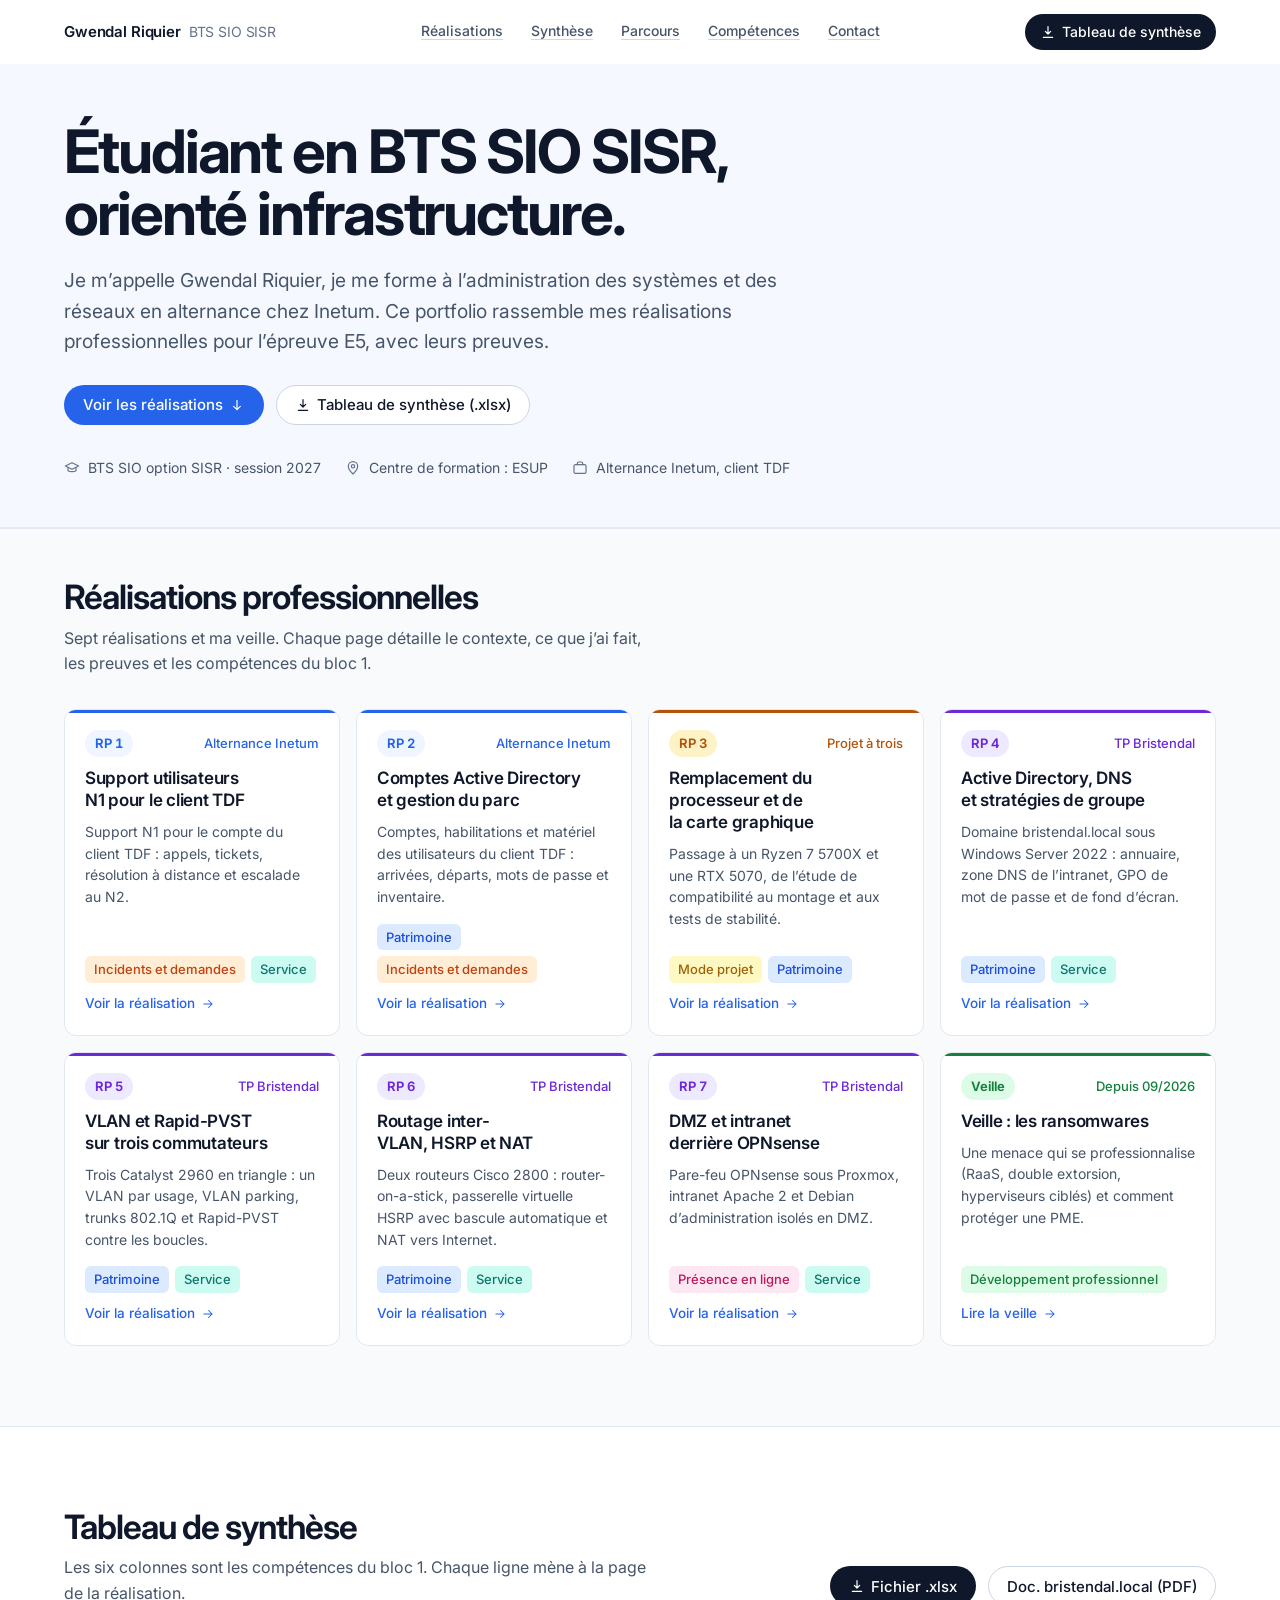
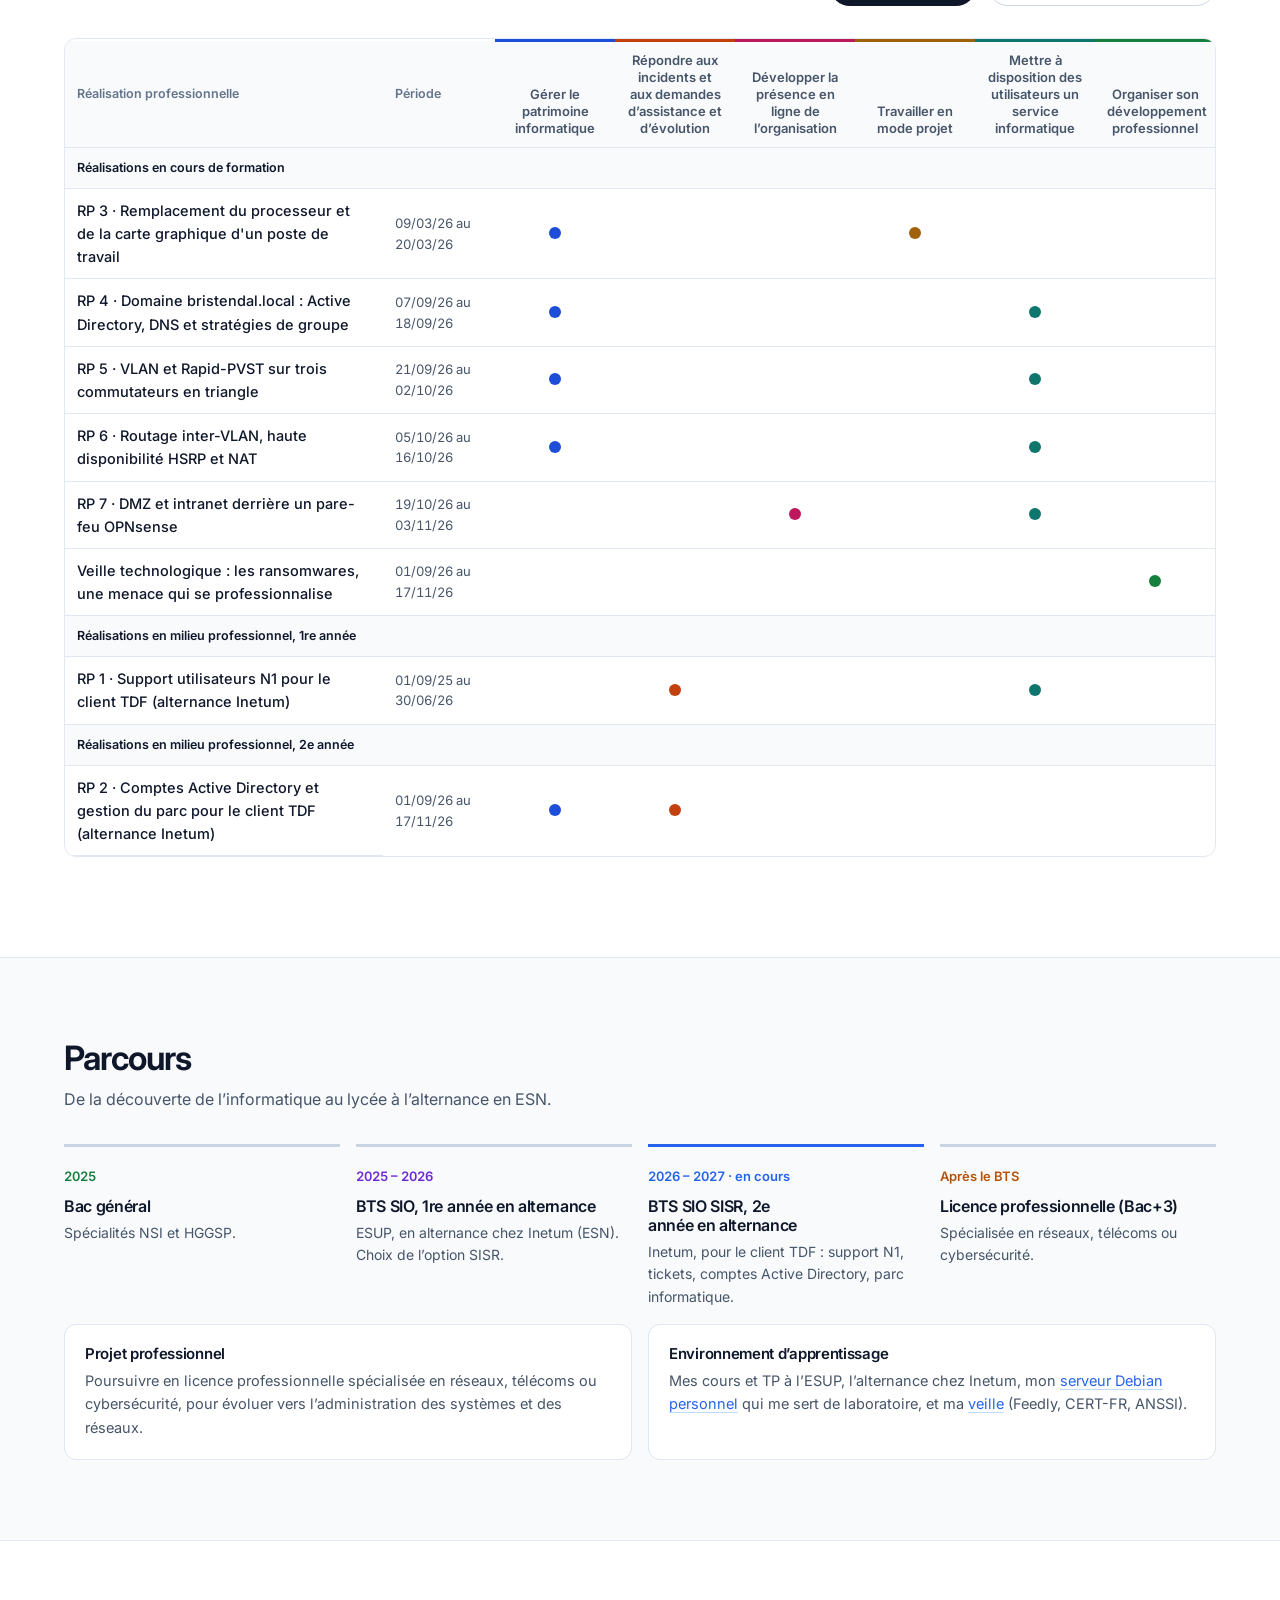
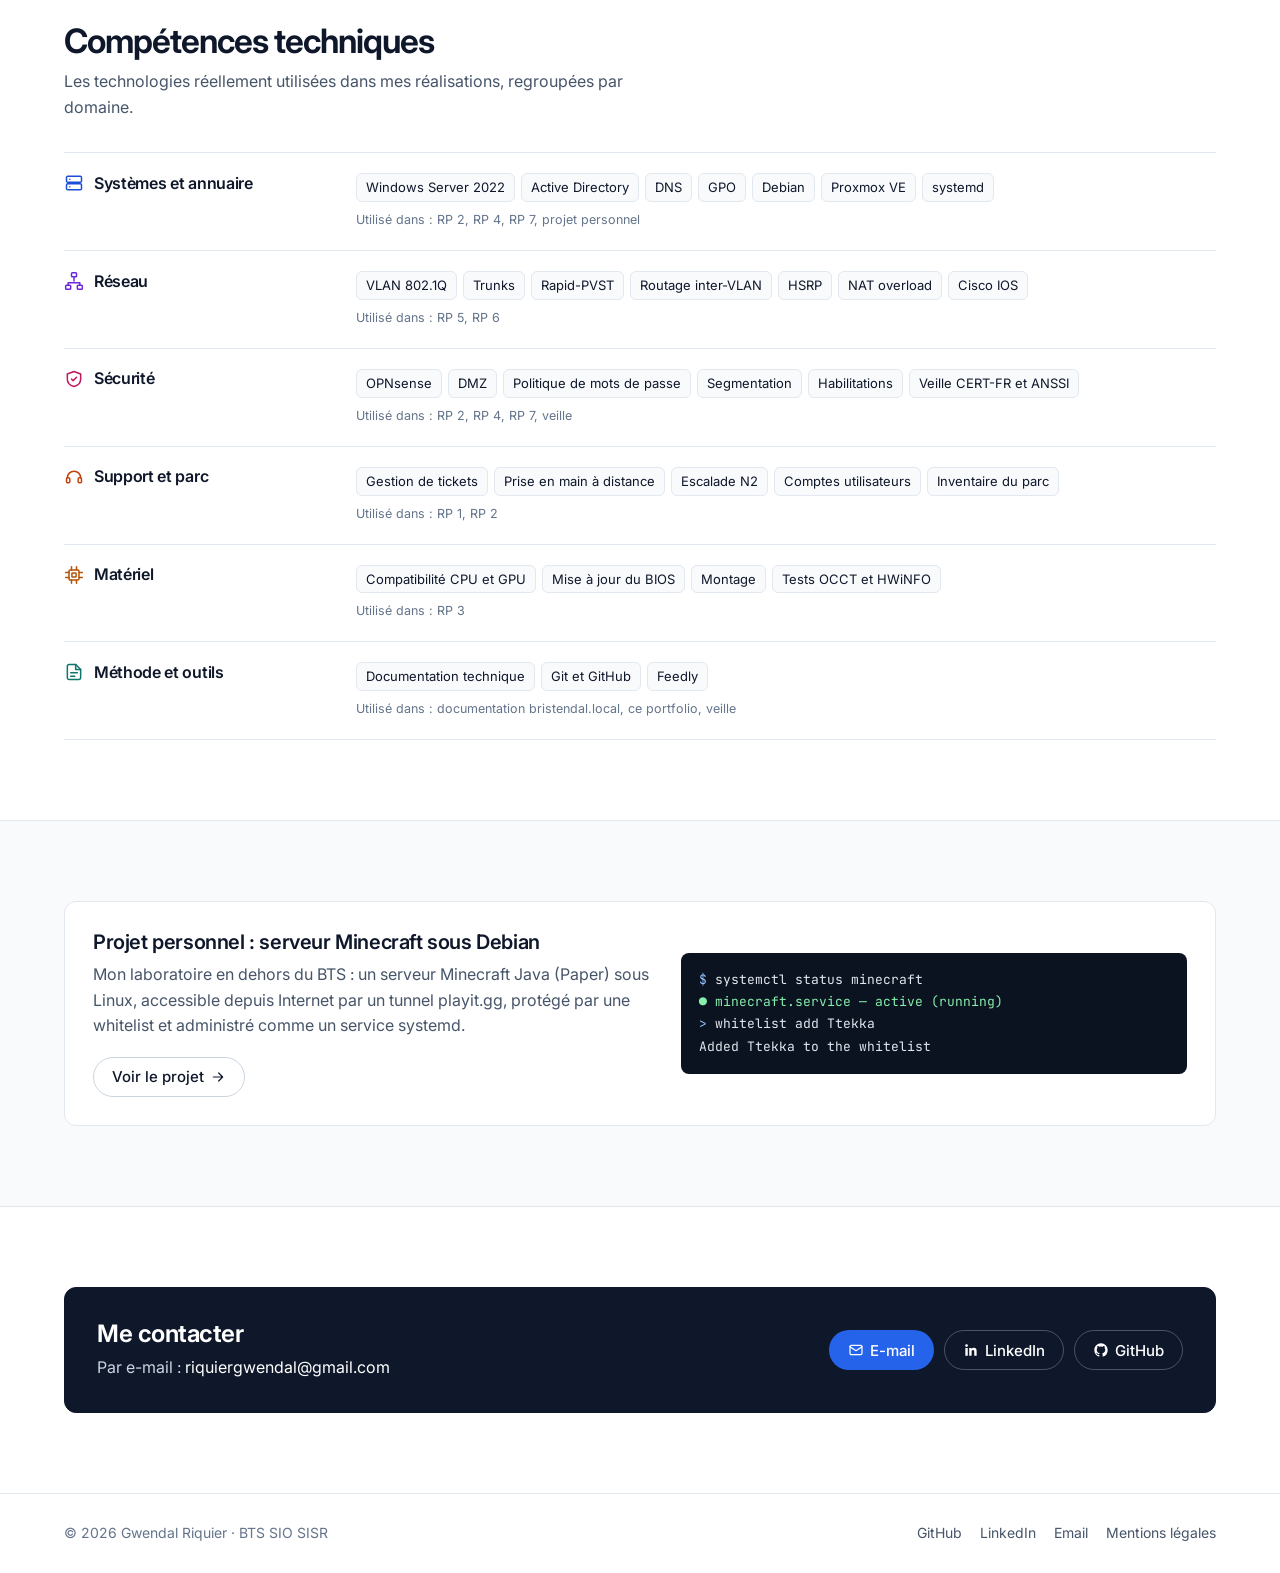
==== commit 995502d3: "Veille réelle, période de la RP 3 et difficulté résolue - Veille : journal daté à partir de sources " ====
--- a/index.html
+++ b/index.html
@@ -160,7 +160,7 @@
           <thead><tr><th scope="col">Réalisation professionnelle</th><th scope="col">Période</th><th scope="col" class="c">Gérer le patrimoine informatique</th><th scope="col" class="c">Répondre aux incidents et aux demandes d’assistance et d’évolution</th><th scope="col" class="c">Développer la présence en ligne de l’organisation</th><th scope="col" class="c">Travailler en mode projet</th><th scope="col" class="c">Mettre à disposition des utilisateurs un service informatique</th><th scope="col" class="c">Organiser son développement professionnel</th></tr></thead>
           <tbody>
           <tr class="grp"><td colspan="8">Réalisations en cours de formation</td></tr>
-          <tr><th scope="row"><a href="projects/changement-cpu-gpu.html">RP 3 · Remplacement du processeur et de la carte graphique d'un poste de travail</a></th><td class="per">1re année</td><td class="c"><span class="x" role="img" aria-label="oui"></span></td><td class="c"></td><td class="c"></td><td class="c"><span class="x" role="img" aria-label="oui"></span></td><td class="c"></td><td class="c"></td></tr>
+          <tr><th scope="row"><a href="projects/changement-cpu-gpu.html">RP 3 · Remplacement du processeur et de la carte graphique d'un poste de travail</a></th><td class="per">09/03/26 au 20/03/26</td><td class="c"><span class="x" role="img" aria-label="oui"></span></td><td class="c"></td><td class="c"></td><td class="c"><span class="x" role="img" aria-label="oui"></span></td><td class="c"></td><td class="c"></td></tr>
           <tr><th scope="row"><a href="projects/tp-active-directory.html">RP 4 · Domaine bristendal.local : Active Directory, DNS et stratégies de groupe</a></th><td class="per">07/09/26 au 18/09/26</td><td class="c"><span class="x" role="img" aria-label="oui"></span></td><td class="c"></td><td class="c"></td><td class="c"></td><td class="c"><span class="x" role="img" aria-label="oui"></span></td><td class="c"></td></tr>
           <tr><th scope="row"><a href="projects/tp-vlan.html">RP 5 · VLAN et Rapid-PVST sur trois commutateurs en triangle</a></th><td class="per">21/09/26 au 02/10/26</td><td class="c"><span class="x" role="img" aria-label="oui"></span></td><td class="c"></td><td class="c"></td><td class="c"></td><td class="c"><span class="x" role="img" aria-label="oui"></span></td><td class="c"></td></tr>
           <tr><th scope="row"><a href="projects/tp-hsrp-nat.html">RP 6 · Routage inter-VLAN, haute disponibilité HSRP et NAT</a></th><td class="per">05/10/26 au 16/10/26</td><td class="c"><span class="x" role="img" aria-label="oui"></span></td><td class="c"></td><td class="c"></td><td class="c"></td><td class="c"><span class="x" role="img" aria-label="oui"></span></td><td class="c"></td></tr>
--- a/css/style.css
+++ b/css/style.css
@@ -418,3 +418,15 @@
   #projects { padding-top: 36px; }
   .section-head { margin-bottom: 20px; }
 }
+
+/* ---------- Journal de veille ---------- */
+.notes { display: grid; gap: 16px; margin-top: 20px; max-width: 860px; }
+.note { position: relative; padding: 20px 22px 18px; border: 1px solid var(--border); border-radius: var(--radius); background: var(--surface); overflow: hidden; }
+.note::before { content: ""; position: absolute; inset: 0 0 auto 0; height: 3px; background: var(--vei); }
+.note-h { display: flex; flex-wrap: wrap; gap: 6px 14px; align-items: baseline; font-size: 13px; color: var(--text-3); }
+.note-h time { font-weight: 600; color: var(--vei); font-variant-numeric: tabular-nums; }
+.note h3 { font-size: 17px; font-weight: 600; margin: 8px 0 10px; }
+.note p { color: var(--text-2); font-size: 15px; margin-top: 8px; max-width: 72ch; }
+.note .pour-moi { background: var(--vei-bg); color: var(--text); border-radius: var(--radius-sm); padding: 10px 12px; }
+.note .src-link { display: inline-block; margin-top: 12px; font-size: 14px; font-weight: 500; }
+.note-foot { font-size: 13px; color: var(--text-3) !important; margin-top: 16px !important; }
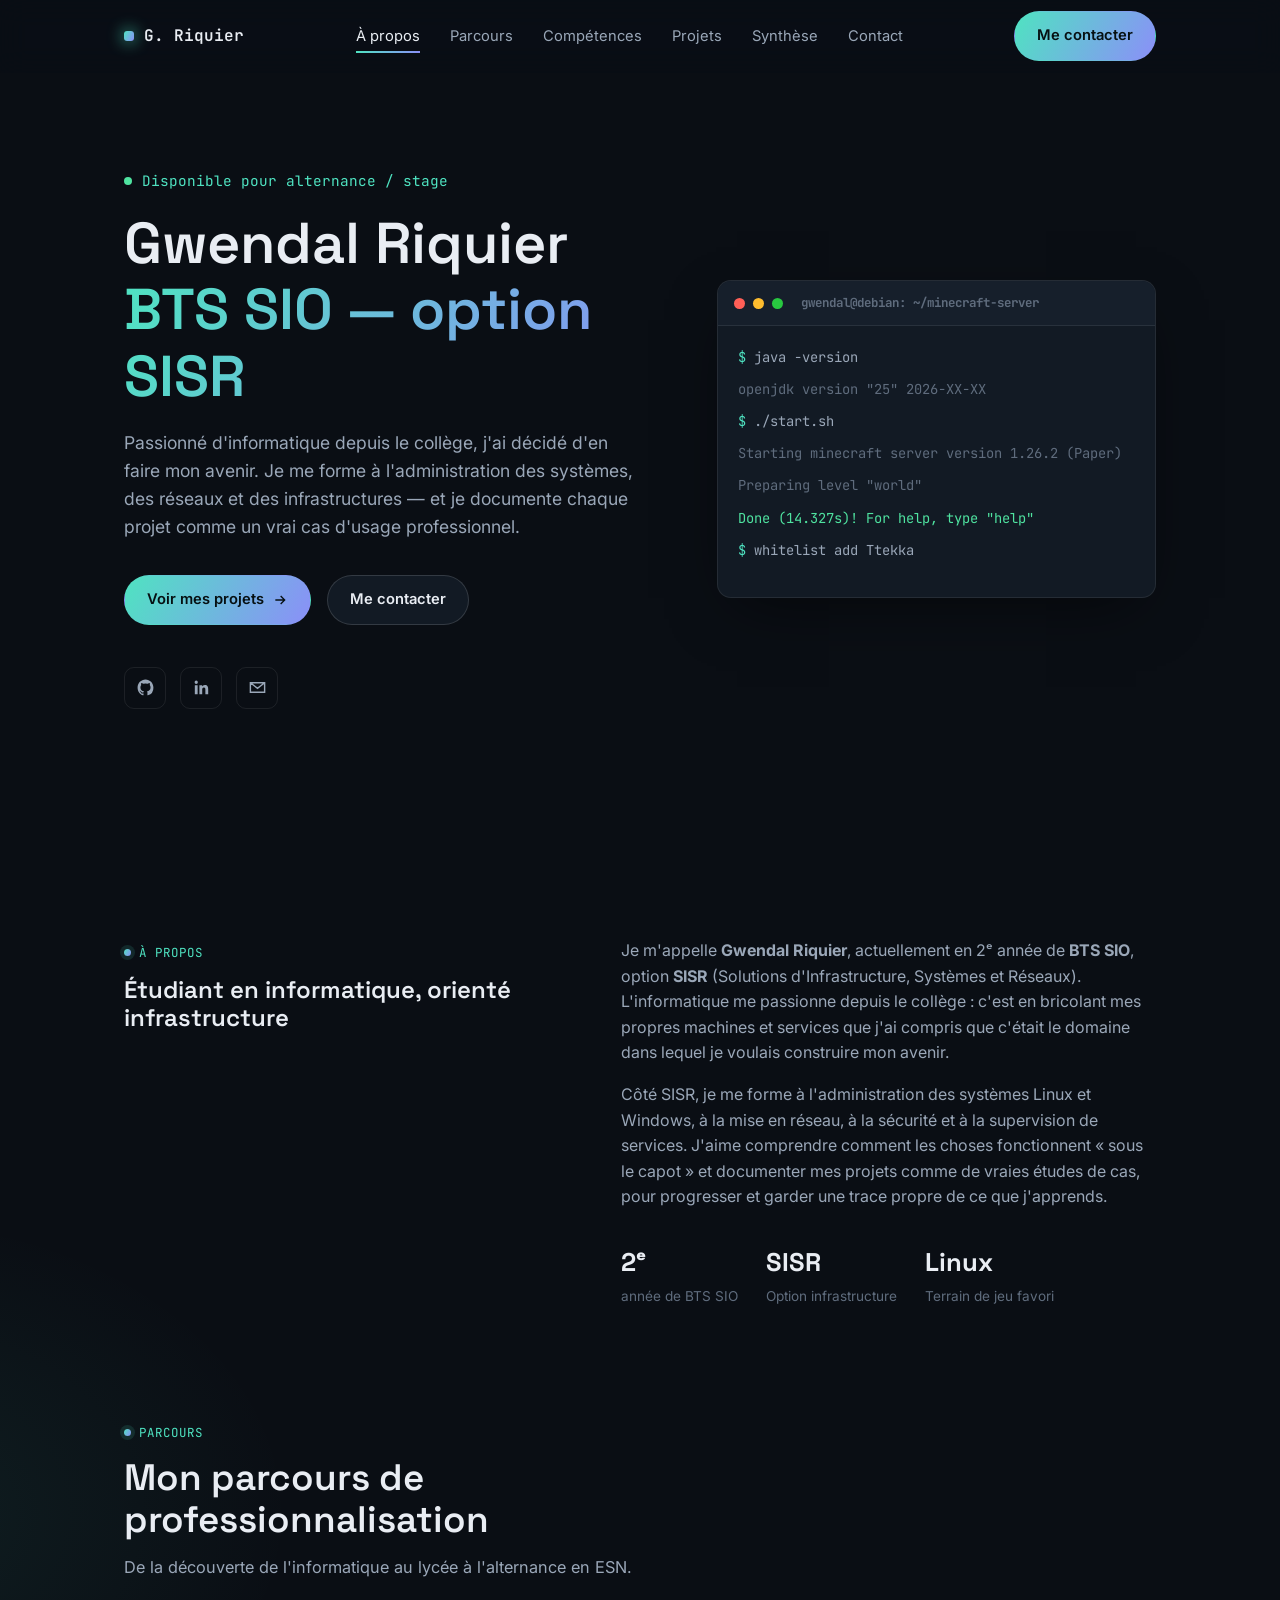
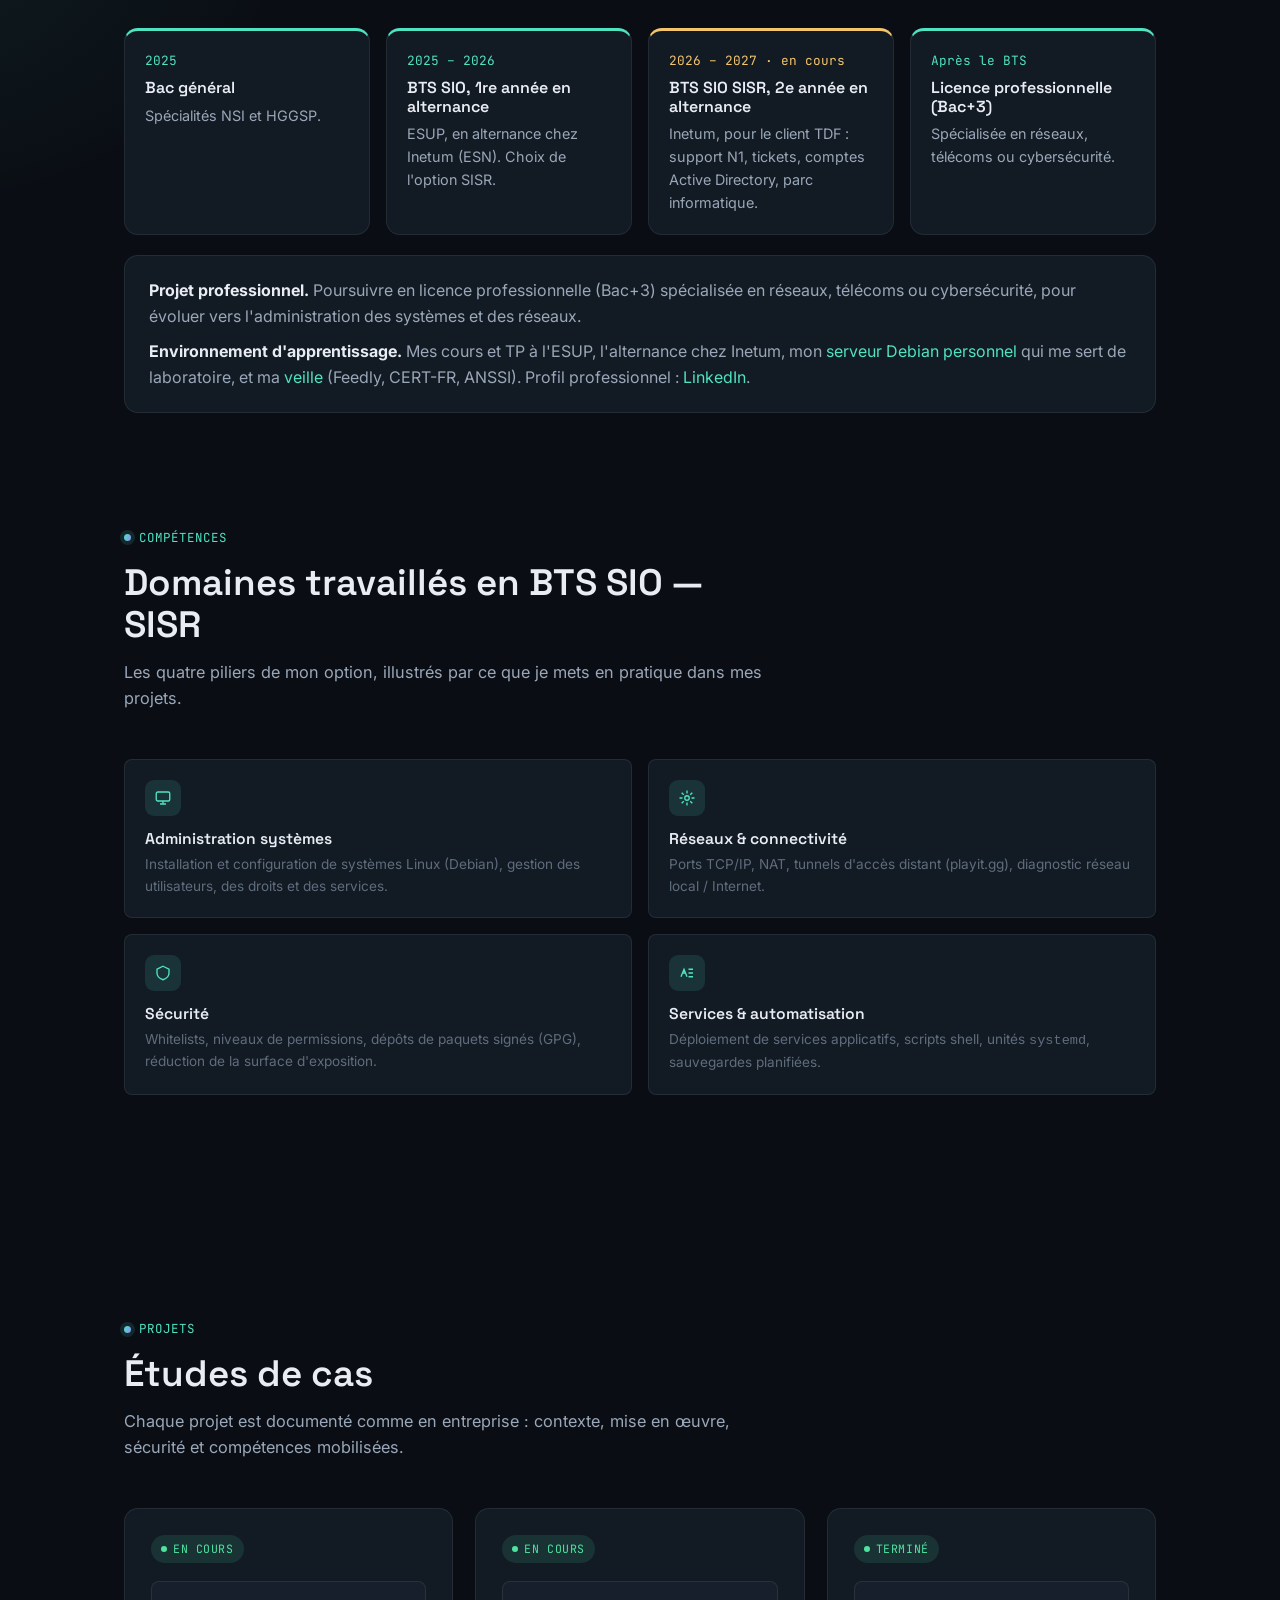
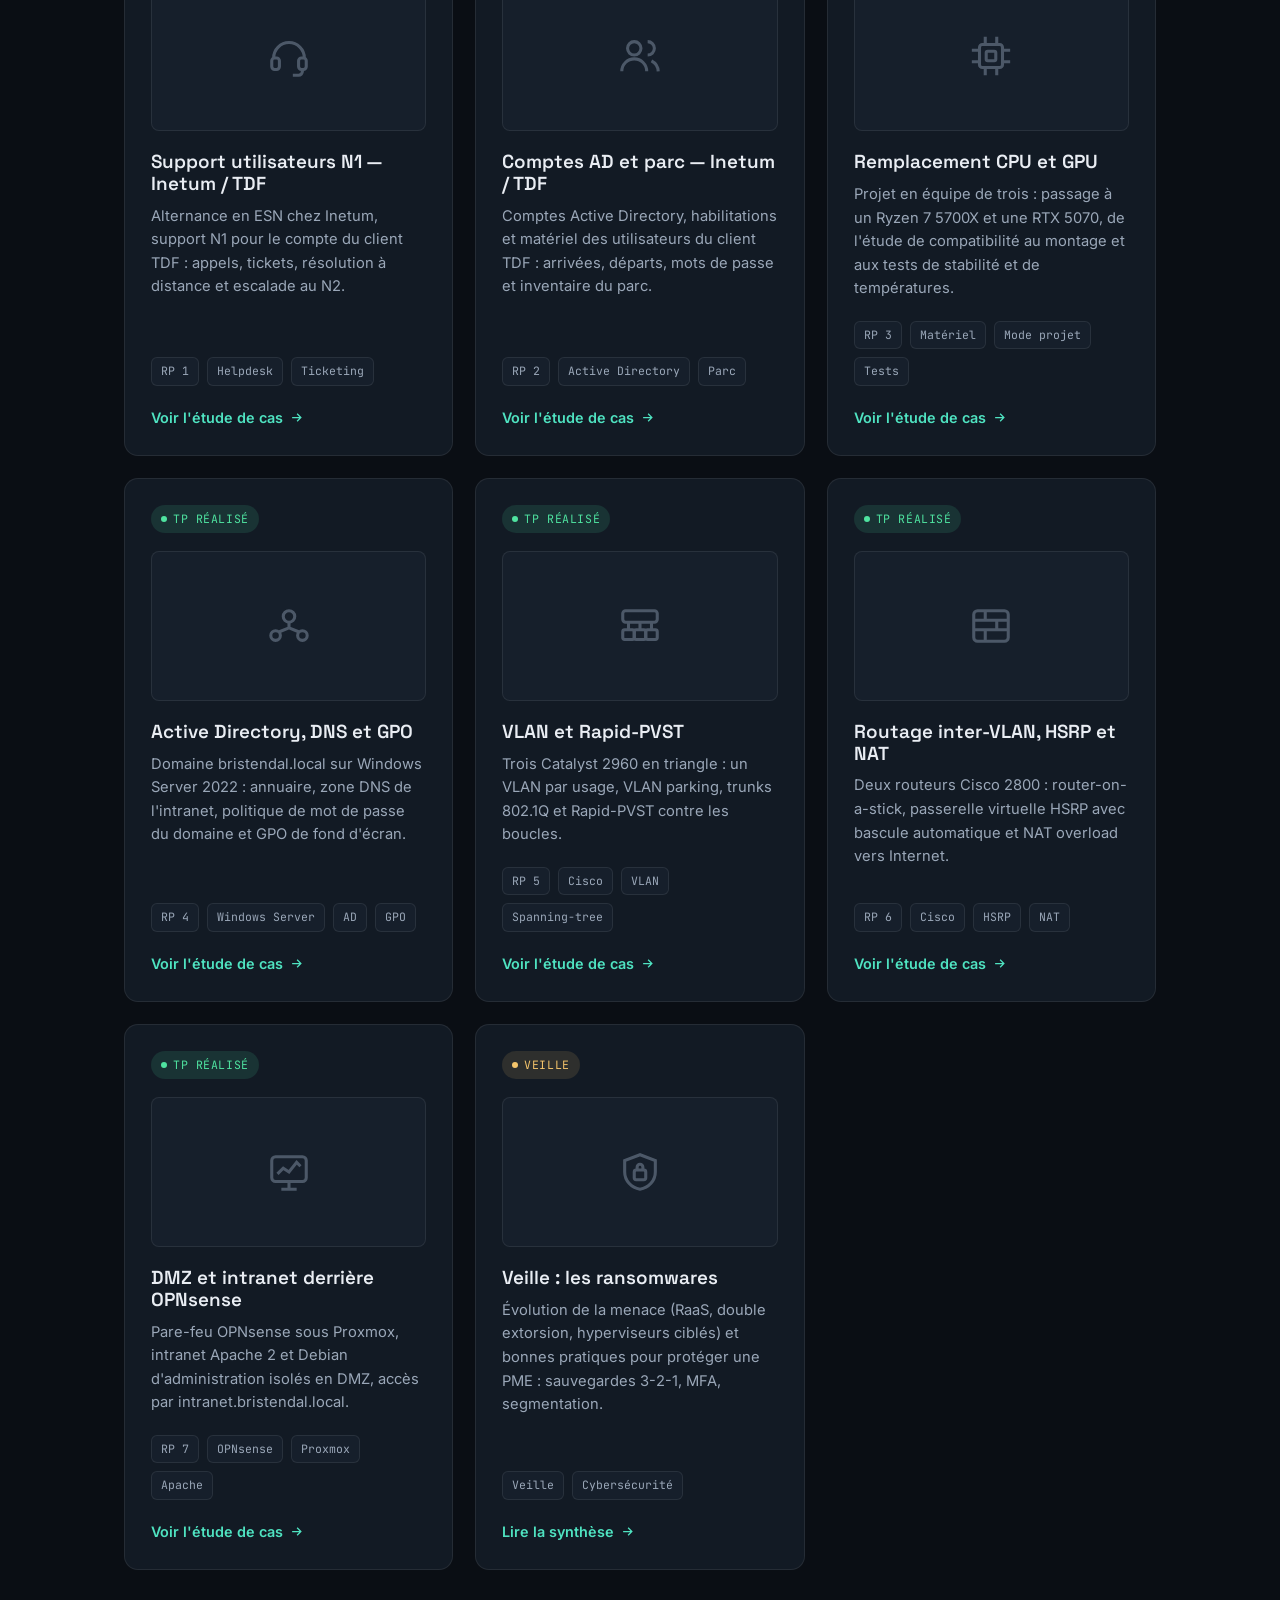
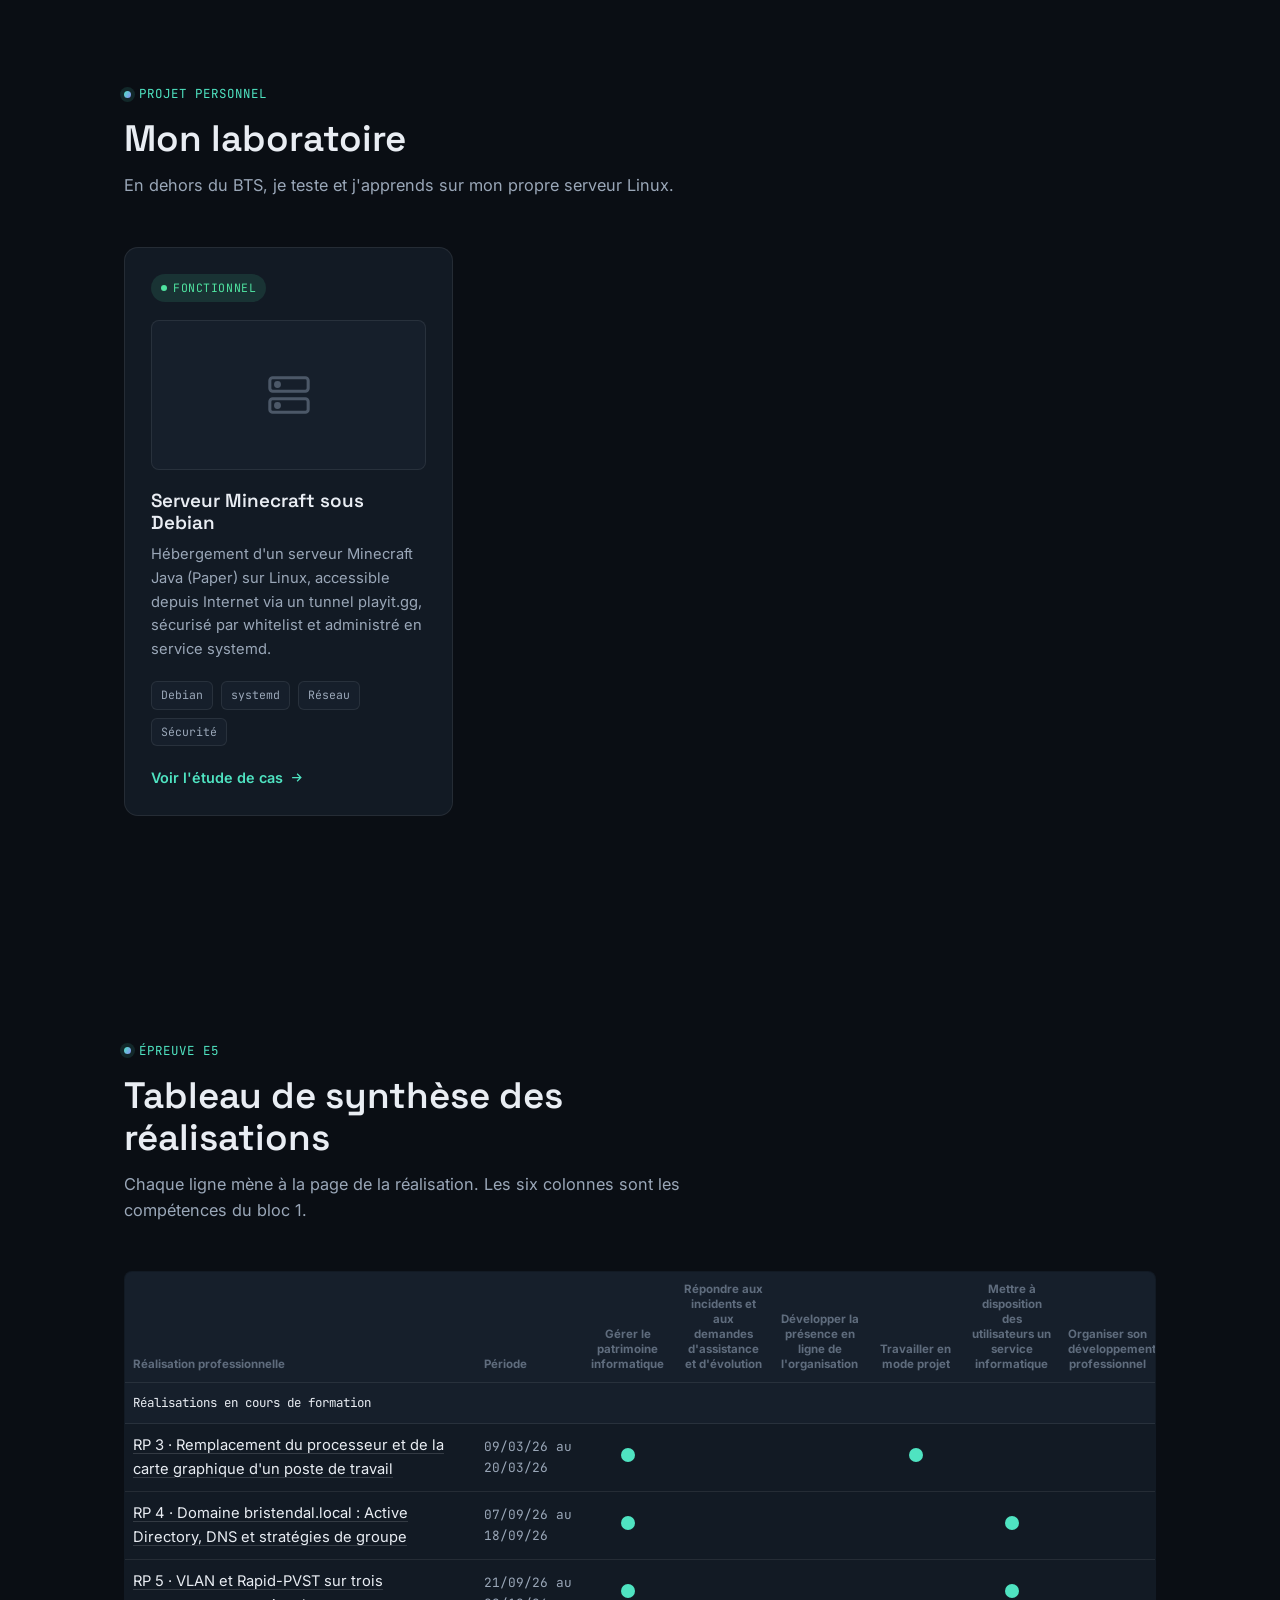
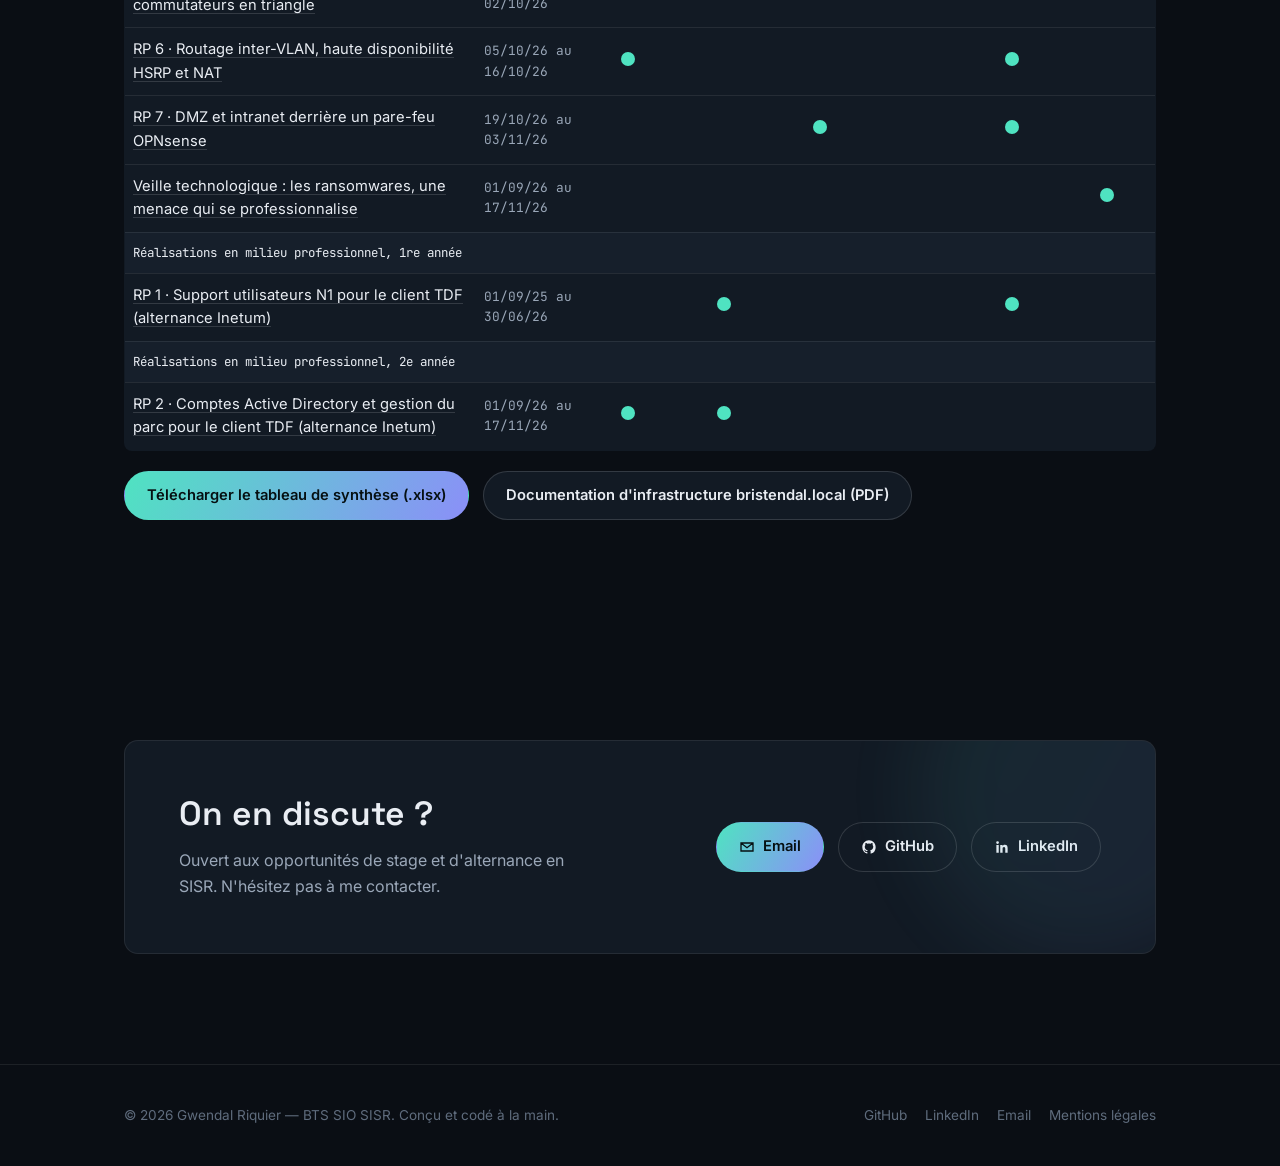
==== commit 9cb0778a: "Retour à l'ancien design et section projet personnel - Thème sombre, couleurs et animations d'origin" ====
--- a/index.html
+++ b/index.html
@@ -3,286 +3,479 @@
 <head>
 <meta charset="UTF-8">
 <meta name="viewport" content="width=device-width, initial-scale=1.0">
-<title>Gwendal Riquier · Portfolio BTS SIO SISR</title>
-<meta name="description" content="Portfolio de Gwendal Riquier, BTS SIO option SISR (session 2027), en alternance chez Inetum : sept réalisations professionnelles, tableau de synthèse E5, parcours et veille.">
-<meta name="author" content="Gwendal Riquier">
-<meta name="theme-color" content="#ffffff">
-<link rel="canonical" href="https://ttekka.github.io/portfolio/">
-<meta property="og:type" content="website">
-<meta property="og:title" content="Gwendal Riquier · Portfolio BTS SIO SISR">
-<meta property="og:description" content="Sept réalisations professionnelles, tableau de synthèse E5, parcours et veille.">
-<meta property="og:url" content="https://ttekka.github.io/portfolio/">
+<title>Gwendal Riquier — Portfolio BTS SIO</title>
+<meta name="description" content="Portfolio de Gwendal Riquier, étudiant en BTS SIO option SISR. Projets d'administration systèmes, réseaux et infrastructure.">
 <link rel="icon" href="assets/favicon.svg" type="image/svg+xml">
 <link rel="preconnect" href="https://fonts.googleapis.com">
 <link rel="preconnect" href="https://fonts.gstatic.com" crossorigin>
-<link href="https://fonts.googleapis.com/css2?family=Inter:wght@400;500;600;650;700&family=JetBrains+Mono:wght@400;500&display=swap" rel="stylesheet">
+<link href="https://fonts.googleapis.com/css2?family=Space+Grotesk:wght@500;600;700&family=Inter:wght@400;500;600;700&family=JetBrains+Mono:wght@400;500;600&display=swap" rel="stylesheet">
 <link rel="stylesheet" href="css/style.css">
 </head>
 <body>
-<a class="skip" href="#projects">Aller aux réalisations</a>
-
-<nav class="navbar" id="navbar" aria-label="Navigation principale">
+
+<nav class="navbar" id="navbar">
   <div class="container">
-    <a href="#top" class="brand">Gwendal Riquier<small>BTS SIO SISR</small></a>
+    <a href="#top" class="brand"><span class="dot"></span>G. Riquier<small>&nbsp;/ BTS SIO</small></a>
     <ul class="nav-links">
-      <li><a href="#projects" class="nav-link">Réalisations</a></li>
-      <li><a href="#synthese" class="nav-link">Synthèse</a></li>
+      <li><a href="#about" class="nav-link">À propos</a></li>
       <li><a href="#parcours" class="nav-link">Parcours</a></li>
       <li><a href="#skills" class="nav-link">Compétences</a></li>
+      <li><a href="#projects" class="nav-link">Projets</a></li>
+      <li><a href="#synthese" class="nav-link">Synthèse</a></li>
       <li><a href="#contact" class="nav-link">Contact</a></li>
     </ul>
     <div class="nav-cta">
-      <a href="docs/tableau-synthese-E5-Gwendal-Riquier.xlsx" class="btn btn-primary" download>
-        <svg viewBox="0 0 24 24" fill="none" stroke="currentColor" stroke-width="1.8" stroke-linecap="round" stroke-linejoin="round" aria-hidden="true"><path d="M12 4v11m0 0-4-4m4 4 4-4M5 20h14"/></svg>
-        Tableau de synthèse
+      <a href="https://github.com/Ttekka" target="_blank" rel="noopener" class="btn btn-ghost">
+        <svg viewBox="0 0 24 24" fill="currentColor"><path d="M12 2C6.48 2 2 6.58 2 12.25c0 4.5 2.87 8.32 6.84 9.67.5.1.68-.22.68-.49 0-.24-.01-1.05-.01-1.9-2.78.62-3.37-1.21-3.37-1.21-.45-1.18-1.11-1.5-1.11-1.5-.9-.63.07-.62.07-.62 1 .07 1.53 1.05 1.53 1.05.89 1.55 2.34 1.1 2.91.84.09-.66.35-1.1.63-1.36-2.22-.26-4.56-1.14-4.56-5.07 0-1.12.39-2.03 1.03-2.75-.1-.26-.45-1.3.1-2.72 0 0 .84-.27 2.75 1.05a9.3 9.3 0 0 1 5 0c1.91-1.32 2.75-1.05 2.75-1.05.55 1.42.2 2.46.1 2.72.64.72 1.03 1.63 1.03 2.75 0 3.94-2.35 4.8-4.58 5.06.36.32.68.94.68 1.9 0 1.37-.01 2.47-.01 2.81 0 .27.18.6.69.49A10.03 10.03 0 0 0 22 12.25C22 6.58 17.52 2 12 2Z"/></svg>
+        GitHub
       </a>
-    </div>
-    <button class="burger" id="burger" aria-label="Ouvrir le menu" aria-expanded="false" aria-controls="mobileMenu"><span></span><span></span><span></span></button>
+      <a href="#contact" class="btn btn-primary">Me contacter</a>
+    </div>
+    <button class="burger" id="burger" aria-label="Menu">
+      <span></span><span></span><span></span>
+    </button>
   </div>
 </nav>
 <div class="mobile-menu" id="mobileMenu">
-  <a href="#projects">Réalisations</a>
-  <a href="#synthese">Tableau de synthèse</a>
-  <a href="#parcours">Parcours</a>
-  <a href="#skills">Compétences</a>
-  <a href="#contact">Contact</a>
+  <a href="#about" class="nav-link">À propos</a>
+  <a href="#parcours" class="nav-link">Parcours</a>
+  <a href="#skills" class="nav-link">Compétences</a>
+  <a href="#projects" class="nav-link">Projets</a>
+  <a href="#synthese" class="nav-link">Synthèse</a>
+  <a href="#contact" class="nav-link">Contact</a>
 </div>
 
 <main id="top">
 
-  <header class="hero" id="about">
-    <div class="container">
-      <h1>Étudiant en BTS SIO SISR, orienté infrastructure.</h1>
-      <p class="lead">Je m’appelle Gwendal Riquier, je me forme à l’administration des systèmes et des réseaux en alternance chez Inetum. Ce portfolio rassemble mes réalisations professionnelles pour l’épreuve E5, avec leurs preuves.</p>
-      <div class="hero-actions">
-        <a href="#projects" class="btn btn-blue">Voir les réalisations
-          <svg viewBox="0 0 24 24" fill="none" stroke="currentColor" stroke-width="1.8" stroke-linecap="round" stroke-linejoin="round" aria-hidden="true"><path d="M12 5v14m0 0-5-5m5 5 5-5"/></svg>
-        </a>
-        <a href="docs/tableau-synthese-E5-Gwendal-Riquier.xlsx" class="btn btn-ghost" download>
-          <svg viewBox="0 0 24 24" fill="none" stroke="currentColor" stroke-width="1.8" stroke-linecap="round" stroke-linejoin="round" aria-hidden="true"><path d="M12 4v11m0 0-4-4m4 4 4-4M5 20h14"/></svg>
-          Tableau de synthèse (.xlsx)
-        </a>
-      </div>
-      <ul class="facts">
-        <li><svg viewBox="0 0 24 24" fill="none" stroke="currentColor" stroke-width="1.8" stroke-linecap="round" stroke-linejoin="round" aria-hidden="true"><path d="M2 9l10-5 10 5-10 5-10-5Z"/><path d="M6 11v5c3 2 9 2 12 0v-5"/></svg>BTS SIO option SISR · session 2027</li>
-        <li><svg viewBox="0 0 24 24" fill="none" stroke="currentColor" stroke-width="1.8" stroke-linecap="round" stroke-linejoin="round" aria-hidden="true"><path d="M12 21s-7-6.2-7-11.5A7 7 0 0 1 19 9.5C19 14.8 12 21 12 21Z"/><circle cx="12" cy="9.5" r="2.5"/></svg>Centre de formation : ESUP</li>
-        <li><svg viewBox="0 0 24 24" fill="none" stroke="currentColor" stroke-width="1.8" stroke-linecap="round" stroke-linejoin="round" aria-hidden="true"><rect x="3" y="7" width="18" height="13" rx="2"/><path d="M8 7V5a2 2 0 0 1 2-2h4a2 2 0 0 1 2 2v2"/></svg>Alternance Inetum, client TDF</li>
-      </ul>
+  <!-- HERO -->
+  <header class="hero">
+    <div class="container hero-grid">
+      <div>
+        <div class="hero-kicker"><span class="pulse"></span> Disponible pour alternance / stage</div>
+        <h1>
+          <span>Gwendal Riquier</span>
+          <span class="text-gradient">BTS SIO — option SISR</span>
+        </h1>
+        <p class="lead">
+          Passionné d'informatique depuis le collège, j'ai décidé d'en faire mon avenir.
+          Je me forme à l'administration des systèmes, des réseaux et des infrastructures —
+          et je documente chaque projet comme un vrai cas d'usage professionnel.
+        </p>
+        <div class="hero-actions">
+          <a href="#projects" class="btn btn-primary">
+            Voir mes projets
+            <svg viewBox="0 0 24 24" fill="none" stroke="currentColor" stroke-width="2"><path d="M5 12h14M13 6l6 6-6 6"/></svg>
+          </a>
+          <a href="#contact" class="btn btn-ghost">Me contacter</a>
+        </div>
+        <div class="hero-socials">
+          <a class="icon-btn" href="https://github.com/Ttekka" target="_blank" rel="noopener" aria-label="GitHub">
+            <svg viewBox="0 0 24 24" fill="currentColor"><path d="M12 2C6.48 2 2 6.58 2 12.25c0 4.5 2.87 8.32 6.84 9.67.5.1.68-.22.68-.49 0-.24-.01-1.05-.01-1.9-2.78.62-3.37-1.21-3.37-1.21-.45-1.18-1.11-1.5-1.11-1.5-.9-.63.07-.62.07-.62 1 .07 1.53 1.05 1.53 1.05.89 1.55 2.34 1.1 2.91.84.09-.66.35-1.1.63-1.36-2.22-.26-4.56-1.14-4.56-5.07 0-1.12.39-2.03 1.03-2.75-.1-.26-.45-1.3.1-2.72 0 0 .84-.27 2.75 1.05a9.3 9.3 0 0 1 5 0c1.91-1.32 2.75-1.05 2.75-1.05.55 1.42.2 2.46.1 2.72.64.72 1.03 1.63 1.03 2.75 0 3.94-2.35 4.8-4.58 5.06.36.32.68.94.68 1.9 0 1.37-.01 2.47-.01 2.81 0 .27.18.6.69.49A10.03 10.03 0 0 0 22 12.25C22 6.58 17.52 2 12 2Z"/></svg>
+          </a>
+          <a class="icon-btn" href="https://www.linkedin.com/in/gwendal-riquier-06201535b/" target="_blank" rel="noopener" aria-label="LinkedIn">
+            <svg viewBox="0 0 24 24" fill="currentColor"><path d="M20.45 20.45h-3.56v-5.57c0-1.33-.02-3.03-1.85-3.03-1.85 0-2.14 1.45-2.14 2.94v5.66H9.34V9h3.42v1.56h.05c.48-.9 1.64-1.85 3.38-1.85 3.6 0 4.27 2.37 4.27 5.46v6.28ZM5.34 7.43a2.07 2.07 0 1 1 0-4.14 2.07 2.07 0 0 1 0 4.14ZM7.12 20.45H3.56V9h3.56v11.45Z"/></svg>
+          </a>
+          <a class="icon-btn" href="mailto:riquiergwendal@gmail.com" aria-label="Email">
+            <svg viewBox="0 0 24 24" fill="none" stroke="currentColor" stroke-width="1.8"><path d="M3 6h18v12H3V6Zm0 0 9 7 9-7"/></svg>
+          </a>
+        </div>
+      </div>
+
+      <div class="terminal reveal">
+        <div class="terminal-bar"><span></span><span></span><span></span><b>gwendal@debian: ~/minecraft-server</b></div>
+        <div class="terminal-body" id="termBody"></div>
+      </div>
     </div>
   </header>
 
-  <section class="section alt" id="projects" aria-labelledby="projects-title">
-    <div class="container">
-      <div class="section-head">
-        <div>
-          <h2 id="projects-title">Réalisations professionnelles</h2>
-          <p>Sept réalisations et ma veille. Chaque page détaille le contexte, ce que j’ai fait, les preuves et les compétences du bloc 1.</p>
-        </div>
-      </div>
-      <div class="rp-grid">
-        <a href="projects/support-inetum-tdf.html" class="rp-card cat-alt">
-          <div class="rp-top"><span class="rp-num">RP 1</span><span class="rp-where">Alternance Inetum</span></div>
-          <h3>Support utilisateurs N1 pour le client TDF</h3>
-          <p>Support N1 pour le compte du client TDF : appels, tickets, résolution à distance et escalade au N2.</p>
-          <ul class="comp-list" aria-label="Compétences du bloc 1"><li class="c-inc">Incidents et demandes</li><li class="c-serv">Service</li></ul>
-          <span class="rp-more">Voir la réalisation <svg viewBox="0 0 24 24" fill="none" stroke="currentColor" stroke-width="1.8" stroke-linecap="round" stroke-linejoin="round" aria-hidden="true"><path d="M5 12h14m-6-6 6 6-6 6"/></svg></span>
-        </a>
-        <a href="projects/comptes-ad-parc-tdf.html" class="rp-card cat-alt">
-          <div class="rp-top"><span class="rp-num">RP 2</span><span class="rp-where">Alternance Inetum</span></div>
-          <h3>Comptes Active Directory et gestion du parc</h3>
-          <p>Comptes, habilitations et matériel des utilisateurs du client TDF : arrivées, départs, mots de passe et inventaire.</p>
-          <ul class="comp-list" aria-label="Compétences du bloc 1"><li class="c-pat">Patrimoine</li><li class="c-inc">Incidents et demandes</li></ul>
-          <span class="rp-more">Voir la réalisation <svg viewBox="0 0 24 24" fill="none" stroke="currentColor" stroke-width="1.8" stroke-linecap="round" stroke-linejoin="round" aria-hidden="true"><path d="M5 12h14m-6-6 6 6-6 6"/></svg></span>
-        </a>
-        <a href="projects/changement-cpu-gpu.html" class="rp-card cat-proj">
-          <div class="rp-top"><span class="rp-num">RP 3</span><span class="rp-where">Projet à trois</span></div>
-          <h3>Remplacement du processeur et de la carte graphique</h3>
-          <p>Passage à un Ryzen 7 5700X et une RTX 5070, de l’étude de compatibilité au montage et aux tests de stabilité.</p>
-          <ul class="comp-list" aria-label="Compétences du bloc 1"><li class="c-proj">Mode projet</li><li class="c-pat">Patrimoine</li></ul>
-          <span class="rp-more">Voir la réalisation <svg viewBox="0 0 24 24" fill="none" stroke="currentColor" stroke-width="1.8" stroke-linecap="round" stroke-linejoin="round" aria-hidden="true"><path d="M5 12h14m-6-6 6 6-6 6"/></svg></span>
-        </a>
-        <a href="projects/tp-active-directory.html" class="rp-card cat-tp">
-          <div class="rp-top"><span class="rp-num">RP 4</span><span class="rp-where">TP Bristendal</span></div>
-          <h3>Active Directory, DNS et stratégies de groupe</h3>
-          <p>Domaine bristendal.local sous Windows Server 2022 : annuaire, zone DNS de l’intranet, GPO de mot de passe et de fond d’écran.</p>
-          <ul class="comp-list" aria-label="Compétences du bloc 1"><li class="c-pat">Patrimoine</li><li class="c-serv">Service</li></ul>
-          <span class="rp-more">Voir la réalisation <svg viewBox="0 0 24 24" fill="none" stroke="currentColor" stroke-width="1.8" stroke-linecap="round" stroke-linejoin="round" aria-hidden="true"><path d="M5 12h14m-6-6 6 6-6 6"/></svg></span>
-        </a>
-        <a href="projects/tp-vlan.html" class="rp-card cat-tp">
-          <div class="rp-top"><span class="rp-num">RP 5</span><span class="rp-where">TP Bristendal</span></div>
-          <h3>VLAN et Rapid-PVST sur trois commutateurs</h3>
-          <p>Trois Catalyst 2960 en triangle : un VLAN par usage, VLAN parking, trunks 802.1Q et Rapid-PVST contre les boucles.</p>
-          <ul class="comp-list" aria-label="Compétences du bloc 1"><li class="c-pat">Patrimoine</li><li class="c-serv">Service</li></ul>
-          <span class="rp-more">Voir la réalisation <svg viewBox="0 0 24 24" fill="none" stroke="currentColor" stroke-width="1.8" stroke-linecap="round" stroke-linejoin="round" aria-hidden="true"><path d="M5 12h14m-6-6 6 6-6 6"/></svg></span>
-        </a>
-        <a href="projects/tp-hsrp-nat.html" class="rp-card cat-tp">
-          <div class="rp-top"><span class="rp-num">RP 6</span><span class="rp-where">TP Bristendal</span></div>
+  <!-- ABOUT -->
+  <section class="section" id="about">
+    <div class="container">
+      <div class="about-grid">
+        <div class="reveal">
+          <div class="eyebrow">À propos</div>
+          <h2>Étudiant en informatique, orienté infrastructure</h2>
+        </div>
+        <div class="about-text reveal">
+          <p>
+            Je m'appelle <b>Gwendal Riquier</b>, actuellement en 2ᵉ année de <b>BTS SIO</b>, option
+            <b>SISR</b> (Solutions d'Infrastructure, Systèmes et Réseaux). L'informatique me passionne
+            depuis le collège : c'est en bricolant mes propres machines et services que j'ai compris
+            que c'était le domaine dans lequel je voulais construire mon avenir.
+          </p>
+          <p>
+            Côté SISR, je me forme à l'administration des systèmes Linux et Windows, à la mise en
+            réseau, à la sécurité et à la supervision de services. J'aime comprendre comment les
+            choses fonctionnent « sous le capot » et documenter mes projets comme de vraies études
+            de cas, pour progresser et garder une trace propre de ce que j'apprends.
+          </p>
+          <div class="stat-row">
+            <div class="stat"><b>2ᵉ</b><span>année de BTS SIO</span></div>
+            <div class="stat"><b>SISR</b><span>Option infrastructure</span></div>
+            <div class="stat"><b>Linux</b><span>Terrain de jeu favori</span></div>
+          </div>
+        </div>
+      </div>
+    </div>
+  </section>
+
+  <!-- PARCOURS -->
+  <section class="section" id="parcours" style="padding-top:0;">
+    <div class="container">
+      <div class="section-head reveal">
+        <div class="eyebrow">Parcours</div>
+        <h2>Mon parcours de professionnalisation</h2>
+        <p>De la découverte de l'informatique au lycée à l'alternance en ESN.</p>
+      </div>
+      <div class="path-grid reveal">
+        <div class="path-step">
+          <div class="when">2025</div>
+          <h4>Bac général</h4>
+          <p>Spécialités NSI et HGGSP.</p>
+        </div>
+        <div class="path-step">
+          <div class="when">2025 – 2026</div>
+          <h4>BTS SIO, 1re année en alternance</h4>
+          <p>ESUP, en alternance chez Inetum (ESN). Choix de l'option SISR.</p>
+        </div>
+        <div class="path-step now">
+          <div class="when">2026 – 2027 · en cours</div>
+          <h4>BTS SIO SISR, 2e année en alternance</h4>
+          <p>Inetum, pour le client TDF : support N1, tickets, comptes Active Directory, parc informatique.</p>
+        </div>
+        <div class="path-step">
+          <div class="when">Après le BTS</div>
+          <h4>Licence professionnelle (Bac+3)</h4>
+          <p>Spécialisée en réseaux, télécoms ou cybersécurité.</p>
+        </div>
+      </div>
+      <div class="pro-box reveal">
+        <p><b>Projet professionnel.</b> Poursuivre en licence professionnelle (Bac+3) spécialisée en réseaux,
+        télécoms ou cybersécurité, pour évoluer vers l'administration des systèmes et des réseaux.</p>
+        <p><b>Environnement d'apprentissage.</b> Mes cours et TP à l'ESUP, l'alternance chez Inetum, mon
+        <a href="projects/serveur-minecraft.html">serveur Debian personnel</a> qui me sert de laboratoire,
+        et ma <a href="projects/veille-ransomwares.html">veille</a> (Feedly, CERT-FR, ANSSI).
+        Profil professionnel : <a href="https://www.linkedin.com/in/gwendal-riquier-06201535b/" target="_blank" rel="noopener">LinkedIn</a>.</p>
+      </div>
+    </div>
+  </section>
+
+  <!-- SKILLS -->
+  <section class="section" id="skills" style="padding-top:0;">
+    <div class="container">
+      <div class="section-head reveal">
+        <div class="eyebrow">Compétences</div>
+        <h2>Domaines travaillés en BTS SIO — SISR</h2>
+        <p>Les quatre piliers de mon option, illustrés par ce que je mets en pratique dans mes projets.</p>
+      </div>
+      <div class="skills-grid">
+        <div class="skill-card reveal">
+          <div class="icon"><svg viewBox="0 0 24 24" fill="none" stroke="currentColor" stroke-width="1.8"><rect x="3" y="4" width="18" height="12" rx="2"/><path d="M8 20h8M12 16v4"/></svg></div>
+          <h4>Administration systèmes</h4>
+          <p>Installation et configuration de systèmes Linux (Debian), gestion des utilisateurs, des droits et des services.</p>
+        </div>
+        <div class="skill-card reveal">
+          <div class="icon"><svg viewBox="0 0 24 24" fill="none" stroke="currentColor" stroke-width="1.8"><circle cx="12" cy="12" r="3"/><path d="M12 2v4M12 18v4M4.9 4.9l2.8 2.8M16.3 16.3l2.8 2.8M2 12h4M18 12h4M4.9 19.1l2.8-2.8M16.3 7.7l2.8-2.8"/></svg></div>
+          <h4>Réseaux &amp; connectivité</h4>
+          <p>Ports TCP/IP, NAT, tunnels d'accès distant (playit.gg), diagnostic réseau local / Internet.</p>
+        </div>
+        <div class="skill-card reveal">
+          <div class="icon"><svg viewBox="0 0 24 24" fill="none" stroke="currentColor" stroke-width="1.8"><path d="M12 3l8 4v5c0 5-3.5 7.5-8 9-4.5-1.5-8-4-8-9V7l8-4Z"/></svg></div>
+          <h4>Sécurité</h4>
+          <p>Whitelists, niveaux de permissions, dépôts de paquets signés (GPG), réduction de la surface d'exposition.</p>
+        </div>
+        <div class="skill-card reveal">
+          <div class="icon"><svg viewBox="0 0 24 24" fill="none" stroke="currentColor" stroke-width="1.8"><path d="M4 17l4-10 4 10M6.5 12h3M14 7h6M14 12h6M14 17h6"/></svg></div>
+          <h4>Services &amp; automatisation</h4>
+          <p>Déploiement de services applicatifs, scripts shell, unités <code>systemd</code>, sauvegardes planifiées.</p>
+        </div>
+      </div>
+    </div>
+  </section>
+
+  <!-- PROJECTS -->
+  <section class="section" id="projects">
+    <div class="container">
+      <div class="section-head reveal">
+        <div class="eyebrow">Projets</div>
+        <h2>Études de cas</h2>
+        <p>Chaque projet est documenté comme en entreprise : contexte, mise en œuvre, sécurité et compétences mobilisées.</p>
+      </div>
+
+      <div class="projects-grid">
+
+        <!-- Project 2 : Support Inetum / TDF -->
+        <a href="projects/support-inetum-tdf.html" class="project-card reveal">
+          <div class="glow"></div>
+          <div class="project-status status-live"><span class="dot"></span> En cours</div>
+          <div class="thumb">
+            <svg viewBox="0 0 24 24" fill="none" stroke="currentColor" stroke-width="1.6"><path d="M4 13a8 8 0 0 1 16 0"/><rect x="3" y="13" width="4" height="6" rx="1.5"/><rect x="17" y="13" width="4" height="6" rx="1.5"/><path d="M19 19v1a2 2 0 0 1-2 2h-3"/></svg>
+          </div>
+          <h3>Support utilisateurs N1 — Inetum / TDF</h3>
+          <p class="desc">
+            Alternance en ESN chez Inetum, support N1 pour le compte du client TDF : appels, tickets,
+            résolution à distance et escalade au N2.
+          </p>
+          <div class="tag-row">
+            <span class="tag">RP 1</span>
+            <span class="tag">Helpdesk</span>
+            <span class="tag">Ticketing</span>
+          </div>
+          <span class="card-link">Voir l'étude de cas
+            <svg viewBox="0 0 24 24" fill="none" stroke="currentColor" stroke-width="2"><path d="M5 12h14M13 6l6 6-6 6"/></svg>
+          </span>
+        </a>
+
+        <!-- Project 2b : Comptes AD et parc -->
+        <a href="projects/comptes-ad-parc-tdf.html" class="project-card reveal">
+          <div class="glow"></div>
+          <div class="project-status status-live"><span class="dot"></span> En cours</div>
+          <div class="thumb">
+            <svg viewBox="0 0 24 24" fill="none" stroke="currentColor" stroke-width="1.6"><circle cx="9" cy="8" r="3.5"/><path d="M2.5 20a6.5 6.5 0 0 1 13 0"/><path d="M16 4.5a3.5 3.5 0 0 1 0 7M18 14.5a6.5 6.5 0 0 1 3.5 5.5"/></svg>
+          </div>
+          <h3>Comptes AD et parc — Inetum / TDF</h3>
+          <p class="desc">
+            Comptes Active Directory, habilitations et matériel des utilisateurs du client TDF :
+            arrivées, départs, mots de passe et inventaire du parc.
+          </p>
+          <div class="tag-row">
+            <span class="tag">RP 2</span>
+            <span class="tag">Active Directory</span>
+            <span class="tag">Parc</span>
+          </div>
+          <span class="card-link">Voir l'étude de cas
+            <svg viewBox="0 0 24 24" fill="none" stroke="currentColor" stroke-width="2"><path d="M5 12h14M13 6l6 6-6 6"/></svg>
+          </span>
+        </a>
+
+        <!-- Project 3 : CPU / GPU -->
+        <a href="projects/changement-cpu-gpu.html" class="project-card reveal">
+          <div class="glow"></div>
+          <div class="project-status status-live"><span class="dot"></span> Terminé</div>
+          <div class="thumb">
+            <svg viewBox="0 0 24 24" fill="none" stroke="currentColor" stroke-width="1.6"><rect x="6" y="6" width="12" height="12" rx="1.5"/><rect x="9.5" y="9.5" width="5" height="5" rx="0.8"/><path d="M9 2v4M15 2v4M9 18v4M15 18v4M2 9h4M2 15h4M18 9h4M18 15h4"/></svg>
+          </div>
+          <h3>Remplacement CPU et GPU</h3>
+          <p class="desc">
+            Projet en équipe de trois : passage à un Ryzen 7 5700X et une RTX 5070, de l'étude de
+            compatibilité au montage et aux tests de stabilité et de températures.
+          </p>
+          <div class="tag-row">
+            <span class="tag">RP 3</span>
+            <span class="tag">Matériel</span>
+            <span class="tag">Mode projet</span>
+            <span class="tag">Tests</span>
+          </div>
+          <span class="card-link">Voir l'étude de cas
+            <svg viewBox="0 0 24 24" fill="none" stroke="currentColor" stroke-width="2"><path d="M5 12h14M13 6l6 6-6 6"/></svg>
+          </span>
+        </a>
+
+        <!-- TP : Active Directory -->
+        <a href="projects/tp-active-directory.html" class="project-card reveal">
+          <div class="glow"></div>
+          <div class="project-status status-live"><span class="dot"></span> TP réalisé</div>
+          <div class="thumb">
+            <svg viewBox="0 0 24 24" fill="none" stroke="currentColor" stroke-width="1.6"><circle cx="12" cy="7" r="3"/><circle cx="5" cy="17" r="2.5"/><circle cx="19" cy="17" r="2.5"/><path d="M12 10v3M12 13l-5 2M12 13l5 2"/></svg>
+          </div>
+          <h3>Active Directory, DNS et GPO</h3>
+          <p class="desc">
+            Domaine bristendal.local sur Windows Server 2022 : annuaire, zone DNS de l'intranet,
+            politique de mot de passe du domaine et GPO de fond d'écran.
+          </p>
+          <div class="tag-row">
+            <span class="tag">RP 4</span>
+            <span class="tag">Windows Server</span>
+            <span class="tag">AD</span>
+            <span class="tag">GPO</span>
+          </div>
+          <span class="card-link">Voir l'étude de cas
+            <svg viewBox="0 0 24 24" fill="none" stroke="currentColor" stroke-width="2"><path d="M5 12h14M13 6l6 6-6 6"/></svg>
+          </span>
+        </a>
+
+        <!-- TP : VLAN -->
+        <a href="projects/tp-vlan.html" class="project-card reveal">
+          <div class="glow"></div>
+          <div class="project-status status-live"><span class="dot"></span> TP réalisé</div>
+          <div class="thumb">
+            <svg viewBox="0 0 24 24" fill="none" stroke="currentColor" stroke-width="1.6"><rect x="3" y="4" width="18" height="6" rx="1.5"/><path d="M7 7h.01M11 7h.01M15 7h.01M6 10v4M12 10v4M18 10v4"/><rect x="3" y="14" width="6" height="5" rx="1"/><rect x="9" y="14" width="6" height="5" rx="1"/><rect x="15" y="14" width="6" height="5" rx="1"/></svg>
+          </div>
+          <h3>VLAN et Rapid-PVST</h3>
+          <p class="desc">
+            Trois Catalyst 2960 en triangle : un VLAN par usage, VLAN parking, trunks 802.1Q et
+            Rapid-PVST contre les boucles.
+          </p>
+          <div class="tag-row">
+            <span class="tag">RP 5</span>
+            <span class="tag">Cisco</span>
+            <span class="tag">VLAN</span>
+            <span class="tag">Spanning-tree</span>
+          </div>
+          <span class="card-link">Voir l'étude de cas
+            <svg viewBox="0 0 24 24" fill="none" stroke="currentColor" stroke-width="2"><path d="M5 12h14M13 6l6 6-6 6"/></svg>
+          </span>
+        </a>
+
+        <!-- TP : HSRP / NAT -->
+        <a href="projects/tp-hsrp-nat.html" class="project-card reveal">
+          <div class="glow"></div>
+          <div class="project-status status-live"><span class="dot"></span> TP réalisé</div>
+          <div class="thumb">
+            <svg viewBox="0 0 24 24" fill="none" stroke="currentColor" stroke-width="1.6"><rect x="3" y="4" width="18" height="16" rx="2"/><path d="M3 9h18M3 14h18M9 4v5M15 9v5M9 14v6"/></svg>
+          </div>
           <h3>Routage inter-VLAN, HSRP et NAT</h3>
-          <p>Deux routeurs Cisco 2800 : router-on-a-stick, passerelle virtuelle HSRP avec bascule automatique et NAT vers Internet.</p>
-          <ul class="comp-list" aria-label="Compétences du bloc 1"><li class="c-pat">Patrimoine</li><li class="c-serv">Service</li></ul>
-          <span class="rp-more">Voir la réalisation <svg viewBox="0 0 24 24" fill="none" stroke="currentColor" stroke-width="1.8" stroke-linecap="round" stroke-linejoin="round" aria-hidden="true"><path d="M5 12h14m-6-6 6 6-6 6"/></svg></span>
-        </a>
-        <a href="projects/tp-dmz-opnsense.html" class="rp-card cat-tp">
-          <div class="rp-top"><span class="rp-num">RP 7</span><span class="rp-where">TP Bristendal</span></div>
+          <p class="desc">
+            Deux routeurs Cisco 2800 : router-on-a-stick, passerelle virtuelle HSRP avec bascule
+            automatique et NAT overload vers Internet.
+          </p>
+          <div class="tag-row">
+            <span class="tag">RP 6</span>
+            <span class="tag">Cisco</span>
+            <span class="tag">HSRP</span>
+            <span class="tag">NAT</span>
+          </div>
+          <span class="card-link">Voir l'étude de cas
+            <svg viewBox="0 0 24 24" fill="none" stroke="currentColor" stroke-width="2"><path d="M5 12h14M13 6l6 6-6 6"/></svg>
+          </span>
+        </a>
+
+        <!-- TP : DMZ OPNsense -->
+        <a href="projects/tp-dmz-opnsense.html" class="project-card reveal">
+          <div class="glow"></div>
+          <div class="project-status status-live"><span class="dot"></span> TP réalisé</div>
+          <div class="thumb">
+            <svg viewBox="0 0 24 24" fill="none" stroke="currentColor" stroke-width="1.6"><rect x="3" y="4" width="18" height="13" rx="2"/><path d="M6 13l3-3 3 2 4-5 2 2M8 21h8M12 17v4"/></svg>
+          </div>
           <h3>DMZ et intranet derrière OPNsense</h3>
-          <p>Pare-feu OPNsense sous Proxmox, intranet Apache 2 et Debian d’administration isolés en DMZ.</p>
-          <ul class="comp-list" aria-label="Compétences du bloc 1"><li class="c-pres">Présence en ligne</li><li class="c-serv">Service</li></ul>
-          <span class="rp-more">Voir la réalisation <svg viewBox="0 0 24 24" fill="none" stroke="currentColor" stroke-width="1.8" stroke-linecap="round" stroke-linejoin="round" aria-hidden="true"><path d="M5 12h14m-6-6 6 6-6 6"/></svg></span>
-        </a>
-        <a href="projects/veille-ransomwares.html" class="rp-card cat-veille veille">
-          <div class="rp-top"><span class="rp-num">Veille</span><span class="rp-where">Depuis 09/2026</span></div>
+          <p class="desc">
+            Pare-feu OPNsense sous Proxmox, intranet Apache 2 et Debian d'administration isolés en
+            DMZ, accès par intranet.bristendal.local.
+          </p>
+          <div class="tag-row">
+            <span class="tag">RP 7</span>
+            <span class="tag">OPNsense</span>
+            <span class="tag">Proxmox</span>
+            <span class="tag">Apache</span>
+          </div>
+          <span class="card-link">Voir l'étude de cas
+            <svg viewBox="0 0 24 24" fill="none" stroke="currentColor" stroke-width="2"><path d="M5 12h14M13 6l6 6-6 6"/></svg>
+          </span>
+        </a>
+
+        <!-- Veille technologique -->
+        <a href="projects/veille-ransomwares.html" class="project-card reveal">
+          <div class="glow"></div>
+          <div class="project-status status-soon"><span class="dot"></span> Veille</div>
+          <div class="thumb">
+            <svg viewBox="0 0 24 24" fill="none" stroke="currentColor" stroke-width="1.6"><path d="M12 3 4 6v6c0 4.5 3.4 8.2 8 9 4.6-.8 8-4.5 8-9V6l-8-3Z"/><rect x="9" y="11" width="6" height="5" rx="1"/><path d="M10.5 11V9.5a1.5 1.5 0 0 1 3 0V11"/></svg>
+          </div>
           <h3>Veille : les ransomwares</h3>
-          <p>Une menace qui se professionnalise (RaaS, double extorsion, hyperviseurs ciblés) et comment protéger une PME.</p>
-          <ul class="comp-list" aria-label="Compétences du bloc 1"><li class="c-dev">Développement professionnel</li></ul>
-          <span class="rp-more">Lire la veille <svg viewBox="0 0 24 24" fill="none" stroke="currentColor" stroke-width="1.8" stroke-linecap="round" stroke-linejoin="round" aria-hidden="true"><path d="M5 12h14m-6-6 6 6-6 6"/></svg></span>
-        </a>
-      </div>
-    </div>
-  </section>
-
-  <section class="section" id="synthese" aria-labelledby="synthese-title">
-    <div class="container">
-      <div class="section-head">
-        <div>
-          <h2 id="synthese-title">Tableau de synthèse</h2>
-          <p>Les six colonnes sont les compétences du bloc 1. Chaque ligne mène à la page de la réalisation.</p>
-        </div>
-        <div class="synth-actions">
-          <a href="docs/tableau-synthese-E5-Gwendal-Riquier.xlsx" class="btn btn-primary" download>
-            <svg viewBox="0 0 24 24" fill="none" stroke="currentColor" stroke-width="1.8" stroke-linecap="round" stroke-linejoin="round" aria-hidden="true"><path d="M12 4v11m0 0-4-4m4 4 4-4M5 20h14"/></svg>
-            Fichier .xlsx
-          </a>
-          <a href="docs/documentation-infrastructure-bristendal.pdf" class="btn btn-ghost" target="_blank" rel="noopener">Doc. bristendal.local (PDF)</a>
-        </div>
-      </div>
-      <div class="table-wrap">
+          <p class="desc">
+            Évolution de la menace (RaaS, double extorsion, hyperviseurs ciblés) et bonnes pratiques
+            pour protéger une PME : sauvegardes 3-2-1, MFA, segmentation.
+          </p>
+          <div class="tag-row">
+            <span class="tag">Veille</span>
+            <span class="tag">Cybersécurité</span>
+          </div>
+          <span class="card-link">Lire la synthèse
+            <svg viewBox="0 0 24 24" fill="none" stroke="currentColor" stroke-width="2"><path d="M5 12h14M13 6l6 6-6 6"/></svg>
+          </span>
+        </a>
+
+      </div>
+    </div>
+  </section>
+
+  <!-- PROJET PERSONNEL -->
+  <section class="section" id="perso" style="padding-top:0;">
+    <div class="container">
+      <div class="section-head reveal">
+        <div class="eyebrow">Projet personnel</div>
+        <h2>Mon laboratoire</h2>
+        <p>En dehors du BTS, je teste et j'apprends sur mon propre serveur Linux.</p>
+      </div>
+      <div class="projects-grid">
+        <!-- Project 1 : Minecraft server -->
+        <a href="projects/serveur-minecraft.html" class="project-card reveal">
+          <div class="glow"></div>
+          <div class="project-status status-live"><span class="dot"></span> Fonctionnel</div>
+          <div class="thumb">
+            <svg viewBox="0 0 24 24" fill="none" stroke="currentColor" stroke-width="1.6"><rect x="2" y="3" width="20" height="7" rx="1.5"/><rect x="2" y="14" width="20" height="7" rx="1.5"/><circle cx="6" cy="6.5" r="1" fill="currentColor"/><circle cx="6" cy="17.5" r="1" fill="currentColor"/></svg>
+          </div>
+          <h3>Serveur Minecraft sous Debian</h3>
+          <p class="desc">
+            Hébergement d'un serveur Minecraft Java (Paper) sur Linux, accessible depuis Internet via
+            un tunnel playit.gg, sécurisé par whitelist et administré en service systemd.
+          </p>
+          <div class="tag-row">
+            <span class="tag">Debian</span>
+            <span class="tag">systemd</span>
+            <span class="tag">Réseau</span>
+            <span class="tag">Sécurité</span>
+          </div>
+          <span class="card-link">Voir l'étude de cas
+            <svg viewBox="0 0 24 24" fill="none" stroke="currentColor" stroke-width="2"><path d="M5 12h14M13 6l6 6-6 6"/></svg>
+          </span>
+        </a>
+      </div>
+    </div>
+  </section>
+
+  <!-- SYNTHESE E5 -->
+  <section class="section" id="synthese">
+    <div class="container">
+      <div class="section-head reveal">
+        <div class="eyebrow">Épreuve E5</div>
+        <h2>Tableau de synthèse des réalisations</h2>
+        <p>Chaque ligne mène à la page de la réalisation. Les six colonnes sont les compétences du bloc 1.</p>
+      </div>
+      <div class="table-wrap reveal">
         <table class="k synth-e5">
-          <thead><tr><th scope="col">Réalisation professionnelle</th><th scope="col">Période</th><th scope="col" class="c">Gérer le patrimoine informatique</th><th scope="col" class="c">Répondre aux incidents et aux demandes d’assistance et d’évolution</th><th scope="col" class="c">Développer la présence en ligne de l’organisation</th><th scope="col" class="c">Travailler en mode projet</th><th scope="col" class="c">Mettre à disposition des utilisateurs un service informatique</th><th scope="col" class="c">Organiser son développement professionnel</th></tr></thead>
+          <thead><tr><th>Réalisation professionnelle</th><th>Période</th><th class="c">Gérer le patrimoine informatique</th><th class="c">Répondre aux incidents et aux demandes d'assistance et d'évolution</th><th class="c">Développer la présence en ligne de l'organisation</th><th class="c">Travailler en mode projet</th><th class="c">Mettre à disposition des utilisateurs un service informatique</th><th class="c">Organiser son développement professionnel</th></tr></thead>
           <tbody>
           <tr class="grp"><td colspan="8">Réalisations en cours de formation</td></tr>
-          <tr><th scope="row"><a href="projects/changement-cpu-gpu.html">RP 3 · Remplacement du processeur et de la carte graphique d'un poste de travail</a></th><td class="per">09/03/26 au 20/03/26</td><td class="c"><span class="x" role="img" aria-label="oui"></span></td><td class="c"></td><td class="c"></td><td class="c"><span class="x" role="img" aria-label="oui"></span></td><td class="c"></td><td class="c"></td></tr>
-          <tr><th scope="row"><a href="projects/tp-active-directory.html">RP 4 · Domaine bristendal.local : Active Directory, DNS et stratégies de groupe</a></th><td class="per">07/09/26 au 18/09/26</td><td class="c"><span class="x" role="img" aria-label="oui"></span></td><td class="c"></td><td class="c"></td><td class="c"></td><td class="c"><span class="x" role="img" aria-label="oui"></span></td><td class="c"></td></tr>
-          <tr><th scope="row"><a href="projects/tp-vlan.html">RP 5 · VLAN et Rapid-PVST sur trois commutateurs en triangle</a></th><td class="per">21/09/26 au 02/10/26</td><td class="c"><span class="x" role="img" aria-label="oui"></span></td><td class="c"></td><td class="c"></td><td class="c"></td><td class="c"><span class="x" role="img" aria-label="oui"></span></td><td class="c"></td></tr>
-          <tr><th scope="row"><a href="projects/tp-hsrp-nat.html">RP 6 · Routage inter-VLAN, haute disponibilité HSRP et NAT</a></th><td class="per">05/10/26 au 16/10/26</td><td class="c"><span class="x" role="img" aria-label="oui"></span></td><td class="c"></td><td class="c"></td><td class="c"></td><td class="c"><span class="x" role="img" aria-label="oui"></span></td><td class="c"></td></tr>
-          <tr><th scope="row"><a href="projects/tp-dmz-opnsense.html">RP 7 · DMZ et intranet derrière un pare-feu OPNsense</a></th><td class="per">19/10/26 au 03/11/26</td><td class="c"></td><td class="c"></td><td class="c"><span class="x" role="img" aria-label="oui"></span></td><td class="c"></td><td class="c"><span class="x" role="img" aria-label="oui"></span></td><td class="c"></td></tr>
-          <tr><th scope="row"><a href="projects/veille-ransomwares.html">Veille technologique : les ransomwares, une menace qui se professionnalise</a></th><td class="per">01/09/26 au 17/11/26</td><td class="c"></td><td class="c"></td><td class="c"></td><td class="c"></td><td class="c"></td><td class="c"><span class="x" role="img" aria-label="oui"></span></td></tr>
+          <tr><td><a href="projects/changement-cpu-gpu.html">RP 3 · Remplacement du processeur et de la carte graphique d'un poste de travail</a></td><td class="per">09/03/26 au 20/03/26</td><td class="c"><span class="x" aria-label="compétence mobilisée"></span></td><td class="c"></td><td class="c"></td><td class="c"><span class="x" aria-label="compétence mobilisée"></span></td><td class="c"></td><td class="c"></td></tr>
+          <tr><td><a href="projects/tp-active-directory.html">RP 4 · Domaine bristendal.local : Active Directory, DNS et stratégies de groupe</a></td><td class="per">07/09/26 au 18/09/26</td><td class="c"><span class="x" aria-label="compétence mobilisée"></span></td><td class="c"></td><td class="c"></td><td class="c"></td><td class="c"><span class="x" aria-label="compétence mobilisée"></span></td><td class="c"></td></tr>
+          <tr><td><a href="projects/tp-vlan.html">RP 5 · VLAN et Rapid-PVST sur trois commutateurs en triangle</a></td><td class="per">21/09/26 au 02/10/26</td><td class="c"><span class="x" aria-label="compétence mobilisée"></span></td><td class="c"></td><td class="c"></td><td class="c"></td><td class="c"><span class="x" aria-label="compétence mobilisée"></span></td><td class="c"></td></tr>
+          <tr><td><a href="projects/tp-hsrp-nat.html">RP 6 · Routage inter-VLAN, haute disponibilité HSRP et NAT</a></td><td class="per">05/10/26 au 16/10/26</td><td class="c"><span class="x" aria-label="compétence mobilisée"></span></td><td class="c"></td><td class="c"></td><td class="c"></td><td class="c"><span class="x" aria-label="compétence mobilisée"></span></td><td class="c"></td></tr>
+          <tr><td><a href="projects/tp-dmz-opnsense.html">RP 7 · DMZ et intranet derrière un pare-feu OPNsense</a></td><td class="per">19/10/26 au 03/11/26</td><td class="c"></td><td class="c"></td><td class="c"><span class="x" aria-label="compétence mobilisée"></span></td><td class="c"></td><td class="c"><span class="x" aria-label="compétence mobilisée"></span></td><td class="c"></td></tr>
+          <tr><td><a href="projects/veille-ransomwares.html">Veille technologique : les ransomwares, une menace qui se professionnalise</a></td><td class="per">01/09/26 au 17/11/26</td><td class="c"></td><td class="c"></td><td class="c"></td><td class="c"></td><td class="c"></td><td class="c"><span class="x" aria-label="compétence mobilisée"></span></td></tr>
           <tr class="grp"><td colspan="8">Réalisations en milieu professionnel, 1re année</td></tr>
-          <tr><th scope="row"><a href="projects/support-inetum-tdf.html">RP 1 · Support utilisateurs N1 pour le client TDF (alternance Inetum)</a></th><td class="per">01/09/25 au 30/06/26</td><td class="c"></td><td class="c"><span class="x" role="img" aria-label="oui"></span></td><td class="c"></td><td class="c"></td><td class="c"><span class="x" role="img" aria-label="oui"></span></td><td class="c"></td></tr>
+          <tr><td><a href="projects/support-inetum-tdf.html">RP 1 · Support utilisateurs N1 pour le client TDF (alternance Inetum)</a></td><td class="per">01/09/25 au 30/06/26</td><td class="c"></td><td class="c"><span class="x" aria-label="compétence mobilisée"></span></td><td class="c"></td><td class="c"></td><td class="c"><span class="x" aria-label="compétence mobilisée"></span></td><td class="c"></td></tr>
           <tr class="grp"><td colspan="8">Réalisations en milieu professionnel, 2e année</td></tr>
-          <tr><th scope="row"><a href="projects/comptes-ad-parc-tdf.html">RP 2 · Comptes Active Directory et gestion du parc pour le client TDF (alternance Inetum)</a></th><td class="per">01/09/26 au 17/11/26</td><td class="c"><span class="x" role="img" aria-label="oui"></span></td><td class="c"><span class="x" role="img" aria-label="oui"></span></td><td class="c"></td><td class="c"></td><td class="c"></td><td class="c"></td></tr>
+          <tr><td><a href="projects/comptes-ad-parc-tdf.html">RP 2 · Comptes Active Directory et gestion du parc pour le client TDF (alternance Inetum)</a></td><td class="per">01/09/26 au 17/11/26</td><td class="c"><span class="x" aria-label="compétence mobilisée"></span></td><td class="c"><span class="x" aria-label="compétence mobilisée"></span></td><td class="c"></td><td class="c"></td><td class="c"></td><td class="c"></td></tr>
           </tbody>
         </table>
       </div>
-    </div>
-  </section>
-
-  <section class="section alt" id="parcours" aria-labelledby="parcours-title">
-    <div class="container">
-      <div class="section-head">
+      <div class="synth-actions reveal">
+        <a href="docs/tableau-synthese-E5-Gwendal-Riquier.xlsx" class="btn btn-primary" download>Télécharger le tableau de synthèse (.xlsx)</a>
+        <a href="docs/documentation-infrastructure-bristendal.pdf" class="btn btn-ghost" target="_blank" rel="noopener">Documentation d'infrastructure bristendal.local (PDF)</a>
+      </div>
+    </div>
+  </section>
+
+  <!-- CONTACT -->
+  <section class="section" id="contact">
+    <div class="container">
+      <div class="contact-box reveal">
         <div>
-          <h2 id="parcours-title">Parcours</h2>
-          <p>De la découverte de l’informatique au lycée à l’alternance en ESN.</p>
-        </div>
-      </div>
-      <ol class="path">
-        <li><span class="when">2025</span><h3>Bac général</h3><p>Spécialités NSI et HGGSP.</p></li>
-        <li><span class="when">2025 – 2026</span><h3>BTS SIO, 1re année en alternance</h3><p>ESUP, en alternance chez Inetum (ESN). Choix de l’option SISR.</p></li>
-        <li class="now"><span class="when">2026 – 2027 · en cours</span><h3>BTS SIO SISR, 2e année en alternance</h3><p>Inetum, pour le client TDF : support N1, tickets, comptes Active Directory, parc informatique.</p></li>
-        <li><span class="when">Après le BTS</span><h3>Licence professionnelle (Bac+3)</h3><p>Spécialisée en réseaux, télécoms ou cybersécurité.</p></li>
-      </ol>
-      <div class="pro">
-        <div>
-          <h3>Projet professionnel</h3>
-          <p>Poursuivre en licence professionnelle spécialisée en réseaux, télécoms ou cybersécurité, pour évoluer vers l’administration des systèmes et des réseaux.</p>
-        </div>
-        <div>
-          <h3>Environnement d’apprentissage</h3>
-          <p>Mes cours et TP à l’ESUP, l’alternance chez Inetum, mon <a href="projects/serveur-minecraft.html">serveur Debian personnel</a> qui me sert de laboratoire, et ma <a href="projects/veille-ransomwares.html">veille</a> (Feedly, CERT-FR, ANSSI).</p>
-        </div>
-      </div>
-    </div>
-  </section>
-
-  <section class="section" id="skills" aria-labelledby="skills-title">
-    <div class="container">
-      <div class="section-head">
-        <div>
-          <h2 id="skills-title">Compétences techniques</h2>
-          <p>Les technologies réellement utilisées dans mes réalisations, regroupées par domaine.</p>
-        </div>
-      </div>
-      <div class="skills">
-        <div class="skill">
-          <div class="skill-h"><svg viewBox="0 0 24 24" fill="none" stroke="currentColor" stroke-width="1.8" stroke-linecap="round" stroke-linejoin="round" aria-hidden="true"><rect x="3" y="4" width="18" height="7" rx="1.5"/><rect x="3" y="13" width="18" height="7" rx="1.5"/><path d="M7 7.5h.01M7 16.5h.01"/></svg><h3>Systèmes et annuaire</h3></div>
-          <ul class="chips"><li>Windows Server 2022</li><li>Active Directory</li><li>DNS</li><li>GPO</li><li>Debian</li><li>Proxmox VE</li><li>systemd</li></ul>
-          <p class="src">Utilisé dans : RP 2, RP 4, RP 7, projet personnel</p>
-        </div>
-        <div class="skill">
-          <div class="skill-h"><svg viewBox="0 0 24 24" fill="none" stroke="currentColor" stroke-width="1.8" stroke-linecap="round" stroke-linejoin="round" aria-hidden="true"><rect x="9" y="2" width="6" height="5" rx="1"/><rect x="2" y="17" width="6" height="5" rx="1"/><rect x="16" y="17" width="6" height="5" rx="1"/><path d="M12 7v5M5 17v-3h14v3"/></svg><h3>Réseau</h3></div>
-          <ul class="chips"><li>VLAN 802.1Q</li><li>Trunks</li><li>Rapid-PVST</li><li>Routage inter-VLAN</li><li>HSRP</li><li>NAT overload</li><li>Cisco IOS</li></ul>
-          <p class="src">Utilisé dans : RP 5, RP 6</p>
-        </div>
-        <div class="skill">
-          <div class="skill-h"><svg viewBox="0 0 24 24" fill="none" stroke="currentColor" stroke-width="1.8" stroke-linecap="round" stroke-linejoin="round" aria-hidden="true"><path d="M12 3 4 6v6c0 5 3.5 8 8 9 4.5-1 8-4 8-9V6l-8-3Z"/><path d="m9 12 2 2 4-4"/></svg><h3>Sécurité</h3></div>
-          <ul class="chips"><li>OPNsense</li><li>DMZ</li><li>Politique de mots de passe</li><li>Segmentation</li><li>Habilitations</li><li>Veille CERT-FR et ANSSI</li></ul>
-          <p class="src">Utilisé dans : RP 2, RP 4, RP 7, veille</p>
-        </div>
-        <div class="skill">
-          <div class="skill-h"><svg viewBox="0 0 24 24" fill="none" stroke="currentColor" stroke-width="1.8" stroke-linecap="round" stroke-linejoin="round" aria-hidden="true"><path d="M4 13a8 8 0 0 1 16 0"/><rect x="3" y="13" width="4" height="6" rx="1.5"/><rect x="17" y="13" width="4" height="6" rx="1.5"/></svg><h3>Support et parc</h3></div>
-          <ul class="chips"><li>Gestion de tickets</li><li>Prise en main à distance</li><li>Escalade N2</li><li>Comptes utilisateurs</li><li>Inventaire du parc</li></ul>
-          <p class="src">Utilisé dans : RP 1, RP 2</p>
-        </div>
-        <div class="skill">
-          <div class="skill-h"><svg viewBox="0 0 24 24" fill="none" stroke="currentColor" stroke-width="1.8" stroke-linecap="round" stroke-linejoin="round" aria-hidden="true"><rect x="6" y="6" width="12" height="12" rx="1.5"/><rect x="9.5" y="9.5" width="5" height="5" rx=".8"/><path d="M9 2v4M15 2v4M9 18v4M15 18v4M2 9h4M2 15h4M18 9h4M18 15h4"/></svg><h3>Matériel</h3></div>
-          <ul class="chips"><li>Compatibilité CPU et GPU</li><li>Mise à jour du BIOS</li><li>Montage</li><li>Tests OCCT et HWiNFO</li></ul>
-          <p class="src">Utilisé dans : RP 3</p>
-        </div>
-        <div class="skill">
-          <div class="skill-h"><svg viewBox="0 0 24 24" fill="none" stroke="currentColor" stroke-width="1.8" stroke-linecap="round" stroke-linejoin="round" aria-hidden="true"><path d="M14 3H6a2 2 0 0 0-2 2v14a2 2 0 0 0 2 2h12a2 2 0 0 0 2-2V9l-6-6Z"/><path d="M14 3v6h6M8 13h8M8 17h5"/></svg><h3>Méthode et outils</h3></div>
-          <ul class="chips"><li>Documentation technique</li><li>Git et GitHub</li><li>Feedly</li></ul>
-          <p class="src">Utilisé dans : documentation bristendal.local, ce portfolio, veille</p>
-        </div>
-      </div>
-    </div>
-  </section>
-
-  <section class="section alt" id="labo" aria-labelledby="labo-title">
-    <div class="container">
-      <div class="lab">
-        <div>
-          <h3 id="labo-title">Projet personnel : serveur Minecraft sous Debian</h3>
-          <p>Mon laboratoire en dehors du BTS : un serveur Minecraft Java (Paper) sous Linux, accessible depuis Internet par un tunnel playit.gg, protégé par une whitelist et administré comme un service systemd.</p>
-          <a href="projects/serveur-minecraft.html" class="btn btn-ghost">Voir le projet
-            <svg viewBox="0 0 24 24" fill="none" stroke="currentColor" stroke-width="1.8" stroke-linecap="round" stroke-linejoin="round" aria-hidden="true"><path d="M5 12h14m-6-6 6 6-6 6"/></svg>
-          </a>
-        </div>
-        <pre class="lab-term" aria-label="Exemple de commandes sur le serveur"><span class="c">$</span> systemctl status minecraft
-<span class="g">● minecraft.service — active (running)</span>
-<span class="c">&gt;</span> whitelist add Ttekka
-Added Ttekka to the whitelist</pre>
-      </div>
-    </div>
-  </section>
-
-  <section class="section" id="contact" aria-labelledby="contact-title">
-    <div class="container">
-      <div class="contact">
-        <div>
-          <h2 id="contact-title">Me contacter</h2>
-          <p>Par e-mail : <span class="mail">riquiergwendal@gmail.com</span></p>
+          <h2>On en discute ?</h2>
+          <p>Ouvert aux opportunités de stage et d'alternance en SISR. N'hésitez pas à me contacter.</p>
         </div>
         <div class="contact-links">
-          <a href="mailto:riquiergwendal@gmail.com" class="btn btn-blue">
-            <svg viewBox="0 0 24 24" fill="none" stroke="currentColor" stroke-width="1.8" stroke-linecap="round" stroke-linejoin="round" aria-hidden="true"><rect x="3" y="5" width="18" height="14" rx="2"/><path d="m3 7 9 6 9-6"/></svg>
-            E-mail
+          <a href="mailto:riquiergwendal@gmail.com" class="btn btn-primary">
+            <svg viewBox="0 0 24 24" fill="none" stroke="currentColor" stroke-width="2"><path d="M3 6h18v12H3V6Zm0 0 9 7 9-7"/></svg>
+            Email
+          </a>
+          <a href="https://github.com/Ttekka" target="_blank" rel="noopener" class="btn btn-ghost">
+            <svg viewBox="0 0 24 24" fill="currentColor"><path d="M12 2C6.48 2 2 6.58 2 12.25c0 4.5 2.87 8.32 6.84 9.67.5.1.68-.22.68-.49 0-.24-.01-1.05-.01-1.9-2.78.62-3.37-1.21-3.37-1.21-.45-1.18-1.11-1.5-1.11-1.5-.9-.63.07-.62.07-.62 1 .07 1.53 1.05 1.53 1.05.89 1.55 2.34 1.1 2.91.84.09-.66.35-1.1.63-1.36-2.22-.26-4.56-1.14-4.56-5.07 0-1.12.39-2.03 1.03-2.75-.1-.26-.45-1.3.1-2.72 0 0 .84-.27 2.75 1.05a9.3 9.3 0 0 1 5 0c1.91-1.32 2.75-1.05 2.75-1.05.55 1.42.2 2.46.1 2.72.64.72 1.03 1.63 1.03 2.75 0 3.94-2.35 4.8-4.58 5.06.36.32.68.94.68 1.9 0 1.37-.01 2.47-.01 2.81 0 .27.18.6.69.49A10.03 10.03 0 0 0 22 12.25C22 6.58 17.52 2 12 2Z"/></svg>
+            GitHub
           </a>
           <a href="https://www.linkedin.com/in/gwendal-riquier-06201535b/" target="_blank" rel="noopener" class="btn btn-ghost">
-            <svg viewBox="0 0 24 24" fill="currentColor" aria-hidden="true"><path d="M20.45 20.45h-3.56v-5.57c0-1.33-.02-3.03-1.85-3.03-1.85 0-2.14 1.45-2.14 2.94v5.66H9.34V9h3.42v1.56h.05c.48-.9 1.64-1.85 3.38-1.85 3.6 0 4.27 2.37 4.27 5.46v6.28ZM5.34 7.43a2.07 2.07 0 1 1 0-4.14 2.07 2.07 0 0 1 0 4.14ZM7.12 20.45H3.56V9h3.56v11.45Z"/></svg>
+            <svg viewBox="0 0 24 24" fill="currentColor"><path d="M20.45 20.45h-3.56v-5.57c0-1.33-.02-3.03-1.85-3.03-1.85 0-2.14 1.45-2.14 2.94v5.66H9.34V9h3.42v1.56h.05c.48-.9 1.64-1.85 3.38-1.85 3.6 0 4.27 2.37 4.27 5.46v6.28ZM5.34 7.43a2.07 2.07 0 1 1 0-4.14 2.07 2.07 0 0 1 0 4.14ZM7.12 20.45H3.56V9h3.56v11.45Z"/></svg>
             LinkedIn
-          </a>
-          <a href="https://github.com/Ttekka" target="_blank" rel="noopener" class="btn btn-ghost">
-            <svg viewBox="0 0 24 24" fill="currentColor" aria-hidden="true"><path d="M12 2C6.48 2 2 6.58 2 12.25c0 4.5 2.87 8.32 6.84 9.67.5.1.68-.22.68-.49 0-.24-.01-1.05-.01-1.9-2.78.62-3.37-1.21-3.37-1.21-.45-1.18-1.11-1.5-1.11-1.5-.9-.63.07-.62.07-.62 1 .07 1.53 1.05 1.53 1.05.89 1.55 2.34 1.1 2.91.84.09-.66.35-1.1.63-1.36-2.22-.26-4.56-1.14-4.56-5.07 0-1.12.39-2.03 1.03-2.75-.1-.26-.45-1.3.1-2.72 0 0 .84-.27 2.75 1.05a9.3 9.3 0 0 1 5 0c1.91-1.32 2.75-1.05 2.75-1.05.55 1.42.2 2.46.1 2.72.64.72 1.03 1.63 1.03 2.75 0 3.94-2.35 4.8-4.58 5.06.36.32.68.94.68 1.9 0 1.37-.01 2.47-.01 2.81 0 .27.18.6.69.49A10.03 10.03 0 0 0 22 12.25C22 6.58 17.52 2 12 2Z"/></svg>
-            GitHub
           </a>
         </div>
       </div>
@@ -293,7 +486,7 @@
 
 <footer>
   <div class="container">
-    <p>&copy; <span id="year">2026</span> Gwendal Riquier · BTS SIO SISR</p>
+    <p>&copy; <span id="year"></span> Gwendal Riquier — BTS SIO SISR. Conçu et codé à la main.</p>
     <div class="foot-links">
       <a href="https://github.com/Ttekka" target="_blank" rel="noopener">GitHub</a>
       <a href="https://www.linkedin.com/in/gwendal-riquier-06201535b/" target="_blank" rel="noopener">LinkedIn</a>
--- a/css/style.css
+++ b/css/style.css
@@ -1,432 +1,508 @@
 /* =========================================================
    Portfolio — Gwendal Riquier (BTS SIO SISR)
-   Fond blanc, encre ardoise, un seul bleu. Inter partout,
-   JetBrains Mono réservé au code et aux configurations.
+   Design system : dark, moderne, accents réseau/terminal
    ========================================================= */
 
-:root {
-  --bg: #ffffff;
-  --bg-subtle: #f8fafc;
-  --surface: #ffffff;
-  --text: #0f172a;
-  --text-2: #475569;
-  --text-3: #64748b;
-  --border: #e2e8f0;
-  --border-strong: #cbd5e1;
-  --accent: #2563eb;
-  --accent-hover: #1d4ed8;
-  --accent-soft: #eff6ff;
-  --accent-line: #bfdbfe;
-  --ok: #15803d;
-  --code-bg: #f1f5f9;
-  --figure: #0b1220;
-
-  --ff: "Inter", system-ui, -apple-system, "Segoe UI", Roboto, sans-serif;
-  --ff-mono: "JetBrains Mono", ui-monospace, Consolas, monospace;
-
-  --radius: 12px;
+/* ---------- Tokens ---------- */
+:root{
+  --bg: #0a0e14;
+  --bg-soft: #0d131b;
+  --surface: #121a24;
+  --surface-2: #161f2b;
+  --border: rgba(255,255,255,0.08);
+  --border-strong: rgba(255,255,255,0.14);
+
+  --text: #e9edf3;
+  --text-dim: #9aa7b8;
+  --text-faint: #5f6c7d;
+
+  --accent: #4fe3c1;        /* cyan/teal */
+  --accent-2: #8b8ff8;      /* indigo */
+  --accent-soft: rgba(79, 227, 193, 0.12);
+  --accent-2-soft: rgba(139, 143, 248, 0.12);
+  --gradient: linear-gradient(120deg, var(--accent) 0%, var(--accent-2) 100%);
+
+  --ok: #4fe3a0;
+  --warn: #f5c56b;
+
+  --radius: 14px;
   --radius-sm: 8px;
-  --wrap: 1200px;
-  --nav-h: 64px;
-  --shadow-sm: 0 1px 2px rgba(15, 23, 42, .05);
-  --shadow-md: 0 1px 2px rgba(15, 23, 42, .04), 0 8px 24px -6px rgba(15, 23, 42, .12);
-  --ease: cubic-bezier(.22, 1, .36, 1);
-}
-
-*, *::before, *::after { box-sizing: border-box; }
-* { margin: 0; }
-html { scroll-behavior: smooth; scroll-padding-top: calc(var(--nav-h) + 16px); -webkit-text-size-adjust: 100%; }
-body {
+
+  --ff-head: "Space Grotesk", "Inter", sans-serif;
+  --ff-body: "Inter", system-ui, sans-serif;
+  --ff-mono: "JetBrains Mono", ui-monospace, Menlo, Consolas, monospace;
+
+  --maxw: 1080px;
+
+  --shadow: 0 20px 60px -20px rgba(0,0,0,0.6);
+}
+
+/* ---------- Reset ---------- */
+*,*::before,*::after{ box-sizing:border-box; }
+html{ scroll-behavior:smooth; }
+body{
+  margin:0;
   background: var(--bg);
+  background-image:
+    radial-gradient(900px 500px at 85% -10%, rgba(139,143,248,0.10), transparent 60%),
+    radial-gradient(700px 500px at -10% 20%, rgba(79,227,193,0.08), transparent 60%);
   color: var(--text);
-  font: 400 16px/1.6 var(--ff);
+  font-family: var(--ff-body);
+  line-height: 1.6;
   -webkit-font-smoothing: antialiased;
-  text-rendering: optimizeLegibility;
-}
-img, svg { display: block; max-width: 100%; }
-a { color: var(--accent); text-decoration: none; }
-a:hover { color: var(--accent-hover); }
-p a, li a, td a { text-decoration: underline; text-decoration-color: var(--accent-line); text-underline-offset: 3px; }
-p a:hover, li a:hover, td a:hover { text-decoration-color: currentColor; }
-h1, h2, h3, h4 { color: var(--text); line-height: 1.2; letter-spacing: -0.02em; text-wrap: balance; }
-code {
-  font-family: var(--ff-mono);
-  font-size: .86em;
-  background: var(--code-bg);
+}
+img{ max-width:100%; display:block; }
+a{ color:inherit; text-decoration:none; }
+ul{ margin:0; padding:0; list-style:none; }
+h1,h2,h3,h4{ font-family: var(--ff-head); font-weight:600; margin:0; line-height:1.15; }
+p{ margin:0; }
+button{ font-family:inherit; }
+
+.container{
+  width:100%;
+  max-width: var(--maxw);
+  margin:0 auto;
+  padding: 0 24px;
+}
+
+.section{ padding: 110px 0; position:relative; }
+.section-head{ margin-bottom: 48px; max-width: 640px; }
+.eyebrow{
+  display:inline-flex; align-items:center; gap:8px;
+  font-family: var(--ff-mono); font-size: 0.78rem; letter-spacing:0.08em;
+  text-transform: uppercase; color: var(--accent);
+  margin-bottom: 14px;
+}
+.eyebrow::before{
+  content:""; width:7px; height:7px; border-radius:50%;
+  background: var(--gradient);
+  box-shadow: 0 0 0 4px var(--accent-soft);
+}
+.section-head h2{ font-size: clamp(1.7rem, 3vw, 2.3rem); margin-bottom: 12px; }
+.section-head p{ color: var(--text-dim); font-size: 1.02rem; }
+
+.text-gradient{
+  background: var(--gradient);
+  -webkit-background-clip: text;
+  background-clip: text;
+  color: transparent;
+}
+
+/* ---------- Buttons ---------- */
+.btn{
+  display:inline-flex; align-items:center; gap:8px;
+  padding: 12px 22px;
+  border-radius: 999px;
+  font-size: 0.92rem; font-weight:600;
+  border:1px solid var(--border-strong);
+  transition: transform .18s ease, border-color .18s ease, background .18s ease;
+  white-space: nowrap;
+}
+.btn svg{ width:16px; height:16px; }
+.btn:hover{ transform: translateY(-2px); }
+.btn-primary{
+  background: var(--gradient);
+  color: #061012;
+  border-color: transparent;
+}
+.btn-primary:hover{ filter: brightness(1.07); }
+.btn-ghost{
+  background: var(--surface);
+  color: var(--text);
+}
+.btn-ghost:hover{ border-color: var(--accent); color: var(--accent); }
+
+/* ---------- Navbar ---------- */
+.navbar{
+  position: fixed; top:0; left:0; right:0; z-index:100;
+  backdrop-filter: blur(14px) saturate(140%);
+  background: rgba(10,14,20,0.65);
+  border-bottom: 1px solid transparent;
+  transition: border-color .25s ease, background .25s ease;
+}
+.navbar.scrolled{ border-bottom-color: var(--border); }
+.navbar .container{
+  display:flex; align-items:center; justify-content:space-between;
+  height: 72px;
+}
+.brand{ display:flex; align-items:center; gap:10px; font-family: var(--ff-mono); font-weight:600; }
+.brand .dot{ width:10px; height:10px; border-radius:3px; background: var(--gradient); box-shadow: 0 0 16px var(--accent); }
+.brand small{ color: var(--text-dim); font-weight:400; }
+
+.nav-links{ display:flex; align-items:center; gap:30px; }
+.nav-links a{
+  font-size: 0.92rem; color: var(--text-dim);
+  position:relative; padding: 6px 0; transition: color .2s ease;
+}
+.nav-links a::after{
+  content:""; position:absolute; left:0; right:100%; bottom:-2px; height:2px;
+  background: var(--gradient); transition: right .25s ease;
+}
+.nav-links a:hover, .nav-links a.active{ color: var(--text); }
+.nav-links a:hover::after, .nav-links a.active::after{ right:0; }
+
+.nav-cta{ display:flex; align-items:center; gap:14px; }
+.burger{
+  display:none; flex-direction:column; gap:5px; background:none; border:none; cursor:pointer; padding:6px;
+}
+.burger span{ width:22px; height:2px; background: var(--text); border-radius:2px; transition: transform .2s ease, opacity .2s ease; }
+
+/* ---------- Hero ---------- */
+.hero{
+  min-height: 92vh;
+  display:flex; align-items:center;
+  padding-top: 110px; padding-bottom: 60px;
+  position:relative; overflow:hidden;
+}
+.hero-grid{
+  display:grid; grid-template-columns: 1.1fr 0.9fr; gap:56px; align-items:center;
+}
+.hero-kicker{
+  font-family: var(--ff-mono); color: var(--accent); font-size:0.9rem;
+  margin-bottom:18px; display:flex; align-items:center; gap:10px;
+}
+.hero-kicker .pulse{
+  width:8px; height:8px; border-radius:50%; background: var(--ok);
+  box-shadow: 0 0 0 0 rgba(79,227,160,0.6);
+  animation: pulse 2s infinite;
+}
+@keyframes pulse{
+  0%{ box-shadow:0 0 0 0 rgba(79,227,160,0.5); }
+  70%{ box-shadow:0 0 0 8px rgba(79,227,160,0); }
+  100%{ box-shadow:0 0 0 0 rgba(79,227,160,0); }
+}
+.hero h1{
+  font-size: clamp(2.4rem, 5vw, 3.6rem);
+  margin-bottom: 20px;
+}
+.hero h1 span{ display:block; }
+.hero p.lead{
+  font-size: 1.1rem; color: var(--text-dim); max-width: 520px; margin-bottom: 34px;
+}
+.hero-actions{ display:flex; gap:16px; margin-bottom: 42px; flex-wrap:wrap; }
+.hero-socials{ display:flex; gap:14px; }
+.icon-btn{
+  width:42px; height:42px; display:grid; place-items:center;
+  border:1px solid var(--border); border-radius:10px; color: var(--text-dim);
+  transition: all .2s ease;
+}
+.icon-btn:hover{ color: var(--accent); border-color: var(--accent); transform: translateY(-2px); }
+.icon-btn svg{ width:19px; height:19px; }
+
+/* Terminal card */
+.terminal{
+  background: var(--surface);
+  border:1px solid var(--border);
+  border-radius: var(--radius);
+  box-shadow: var(--shadow);
+  overflow:hidden;
+}
+.terminal-bar{
+  display:flex; align-items:center; gap:8px;
+  padding: 12px 16px;
+  background: var(--surface-2);
+  border-bottom:1px solid var(--border);
+}
+.terminal-bar span{ width:11px; height:11px; border-radius:50%; }
+.terminal-bar span:nth-child(1){ background:#ff5f57; }
+.terminal-bar span:nth-child(2){ background:#febc2e; }
+.terminal-bar span:nth-child(3){ background:#28c840; }
+.terminal-bar b{
+  margin-left:10px; font-family: var(--ff-mono); font-size:0.78rem; color: var(--text-faint);
+}
+.terminal-body{
+  padding: 20px 20px 26px;
+  font-family: var(--ff-mono); font-size: 0.86rem; color: var(--text-dim);
+  min-height: 230px;
+}
+.terminal-body .line{ margin-bottom: 10px; white-space: pre-wrap; }
+.terminal-body .prompt{ color: var(--accent); }
+.terminal-body .out{ color: var(--text-faint); }
+.terminal-body .ok{ color: var(--ok); }
+.caret{
+  display:inline-block; width:7px; height:1.1em; background: var(--accent);
+  vertical-align: -2px; animation: blink 1s steps(1) infinite;
+}
+@keyframes blink{ 50%{ opacity:0; } }
+
+/* ---------- About / skills ---------- */
+.about-grid{ display:grid; grid-template-columns: 0.9fr 1.1fr; gap:60px; }
+.about-text p{ color: var(--text-dim); margin-bottom: 16px; }
+.about-text p:last-child{ margin-bottom:0; }
+.stat-row{ display:flex; gap:28px; margin-top: 32px; }
+.stat b{ display:block; font-family: var(--ff-head); font-size:1.6rem; }
+.stat span{ color: var(--text-faint); font-size:0.85rem; }
+
+.skills-grid{ display:grid; grid-template-columns: 1fr 1fr; gap:16px; }
+.skill-card{
+  background: var(--surface);
+  border:1px solid var(--border);
+  border-radius: var(--radius-sm);
+  padding: 20px;
+  transition: border-color .2s ease, transform .2s ease;
+}
+.skill-card:hover{ border-color: var(--border-strong); transform: translateY(-3px); }
+.skill-card .icon{
+  width:36px; height:36px; border-radius:9px; display:grid; place-items:center;
+  background: var(--accent-soft); color: var(--accent); margin-bottom:14px;
+}
+.skill-card .icon svg{ width:18px; height:18px; }
+.skill-card h4{ font-size:0.98rem; margin-bottom:6px; }
+.skill-card p{ color: var(--text-faint); font-size:0.85rem; }
+
+/* ---------- Projects ---------- */
+.projects-grid{ display:grid; grid-template-columns: repeat(3, 1fr); gap:22px; }
+.project-card{
+  background: var(--surface);
+  border:1px solid var(--border);
+  border-radius: var(--radius);
+  padding: 26px;
+  display:flex; flex-direction:column;
+  position:relative; overflow:hidden;
+  transition: transform .25s ease, border-color .25s ease, box-shadow .25s ease;
+}
+.project-card:hover{ transform: translateY(-5px); border-color: var(--border-strong); box-shadow: var(--shadow); }
+.project-card .glow{
+  position:absolute; inset:-1px; opacity:0; pointer-events:none;
+  background: radial-gradient(240px circle at var(--mx,50%) var(--my,0%), rgba(79,227,193,0.12), transparent 60%);
+  transition: opacity .3s ease;
+}
+.project-card:hover .glow{ opacity:1; }
+
+.project-status{
+  display:inline-flex; align-items:center; gap:6px;
+  font-family: var(--ff-mono); font-size:0.72rem; text-transform:uppercase; letter-spacing:.05em;
+  padding: 5px 10px; border-radius:999px; margin-bottom:18px; width:max-content;
+}
+.status-live{ background: rgba(79,227,160,0.12); color: var(--ok); }
+.status-soon{ background: rgba(245,197,107,0.12); color: var(--warn); }
+.status-live .dot, .status-soon .dot{ width:6px; height:6px; border-radius:50%; background: currentColor; }
+
+.project-card .thumb{
+  height:150px; border-radius: var(--radius-sm);
+  background: var(--surface-2);
+  display:grid; place-items:center;
+  margin-bottom:20px; color: var(--text-faint);
   border: 1px solid var(--border);
-  border-radius: 6px;
-  padding: .08em .38em;
-  color: var(--text);
-}
-b, strong { font-weight: 600; color: var(--text); }
-::selection { background: #dbeafe; color: var(--text); }
-:focus-visible { outline: 2px solid var(--accent); outline-offset: 3px; border-radius: 6px; }
-html { scrollbar-color: var(--border-strong) transparent; }
-
-.container { width: 100%; max-width: var(--wrap); margin: 0 auto; padding-left: max(24px, env(safe-area-inset-left)); padding-right: max(24px, env(safe-area-inset-right)); }
-.skip { position: absolute; left: 16px; top: -48px; background: var(--text); color: #fff; padding: 8px 14px; border-radius: var(--radius-sm); z-index: 100; }
-.skip:focus, .skip:hover { top: 12px; color: #fff; }
-
-/* ---------- Boutons ---------- */
-.btn {
-  display: inline-flex; align-items: center; gap: 8px;
-  height: 40px; padding: 0 18px;
-  border-radius: 999px; border: 1px solid transparent;
-  font: 500 15px/1 var(--ff); white-space: nowrap;
-  transition: background-color .2s var(--ease), border-color .2s var(--ease), color .2s var(--ease), box-shadow .2s var(--ease), transform .2s var(--ease);
-}
-.btn svg { width: 16px; height: 16px; flex: none; }
-.btn-primary { background: var(--text); color: #fff; }
-.btn-primary:hover { background: #1e293b; color: #fff; box-shadow: var(--shadow-md); }
-.btn-ghost { background: var(--surface); color: var(--text); border-color: var(--border-strong); }
-.btn-ghost:hover { border-color: var(--text-3); color: var(--text); background: var(--bg-subtle); }
-.btn-blue { background: var(--accent); color: #fff; }
-.btn-blue:hover { background: var(--accent-hover); color: #fff; box-shadow: var(--shadow-md); }
-.btn:active { transform: translateY(1px); }
-
-/* ---------- Navigation ---------- */
-.navbar {
-  position: sticky; top: 0; z-index: 50;
-  height: var(--nav-h);
-  background: rgba(255, 255, 255, .86);
-  backdrop-filter: saturate(180%) blur(12px);
-  -webkit-backdrop-filter: saturate(180%) blur(12px);
-  border-bottom: 1px solid transparent;
-  transition: border-color .2s var(--ease);
-}
-.navbar.scrolled { border-bottom-color: var(--border); }
-.navbar .container { height: 100%; display: flex; align-items: center; justify-content: space-between; gap: 24px; }
-.brand { display: inline-flex; align-items: baseline; gap: 8px; color: var(--text); font-weight: 600; font-size: 15px; letter-spacing: -0.01em; white-space: nowrap; }
-.brand:hover { color: var(--text); }
-.brand .dot { display: none; }
-.brand small { color: var(--text-3); font-weight: 400; font-size: 14px; }
-.nav-links { display: flex; align-items: center; gap: 4px; list-style: none; padding: 0; }
-.nav-links a { display: block; padding: 6px 12px; border-radius: 999px; color: var(--text-2); font-size: 14px; font-weight: 500; white-space: nowrap; transition: color .15s, background-color .15s; }
-.nav-links a:hover { color: var(--text); background: var(--bg-subtle); }
-.nav-links a.active { color: var(--text); background: #f1f5f9; }
-.nav-cta { display: flex; gap: 8px; }
-.nav-cta .btn { height: 36px; font-size: 14px; padding: 0 14px; }
-.burger { display: none; width: 40px; height: 40px; border: 1px solid var(--border); border-radius: 999px; background: var(--surface); align-items: center; justify-content: center; flex-direction: column; gap: 4px; cursor: pointer; }
-.burger span { width: 16px; height: 1.5px; background: var(--text); border-radius: 2px; transition: transform .2s var(--ease), opacity .2s; }
-.burger.open span:nth-child(1) { transform: translateY(5.5px) rotate(45deg); }
-.burger.open span:nth-child(2) { opacity: 0; }
-.burger.open span:nth-child(3) { transform: translateY(-5.5px) rotate(-45deg); }
-.mobile-menu {
-  position: fixed; inset: var(--nav-h) 0 auto 0; z-index: 49;
-  background: var(--surface); border-bottom: 1px solid var(--border);
-  padding: 8px max(24px, env(safe-area-inset-left)) 20px;
-  display: flex; flex-direction: column;
-  opacity: 0; transform: translateY(-8px); pointer-events: none;
-  transition: opacity .2s var(--ease), transform .2s var(--ease);
-}
-.mobile-menu.open { opacity: 1; transform: none; pointer-events: auto; }
-.mobile-menu a { padding: 12px 0; border-bottom: 1px solid var(--border); color: var(--text); font-weight: 500; }
-.mobile-menu a:last-child { border-bottom: 0; }
-
-/* ---------- Accueil : hero ---------- */
-.hero { padding: 56px 0 48px; }
-.hero h1 { font-size: clamp(2.25rem, 5.2vw, 3.75rem); font-weight: 700; letter-spacing: -0.035em; line-height: 1.04; max-width: 20ch; }
-.hero .lead { margin-top: 20px; font-size: clamp(1.05rem, 1.6vw, 1.2rem); color: var(--text-2); max-width: 62ch; line-height: 1.6; }
-.hero-actions { display: flex; flex-wrap: wrap; gap: 12px; margin-top: 28px; }
-.facts { display: flex; flex-wrap: wrap; gap: 8px 24px; margin-top: 32px; padding: 0; list-style: none; color: var(--text-2); font-size: 14px; }
-.facts li { display: inline-flex; align-items: center; gap: 8px; }
-.facts svg { width: 16px; height: 16px; color: var(--text-3); }
-.hero > .container > * { animation: rise .7s var(--ease) both; }
-.hero > .container > *:nth-child(2) { animation-delay: .06s; }
-.hero > .container > *:nth-child(3) { animation-delay: .12s; }
-.hero > .container > *:nth-child(4) { animation-delay: .18s; }
-@keyframes rise { from { transform: translateY(8px); } to { transform: none; } }
-
-/* ---------- Sections ---------- */
-.section { padding: 80px 0; }
-#projects { padding-top: 48px; }
-.section.alt { background: var(--bg-subtle); border-top: 1px solid var(--border); border-bottom: 1px solid var(--border); }
-.section-head { display: flex; justify-content: space-between; align-items: flex-end; gap: 24px; flex-wrap: wrap; margin-bottom: 32px; }
-.section-head h2 { font-size: clamp(1.6rem, 3vw, 2.1rem); font-weight: 650; letter-spacing: -0.03em; }
-.section-head p { color: var(--text-2); max-width: 60ch; margin-top: 8px; }
-.section-head .btn { flex: none; }
-
-/* ---------- Cartes des réalisations ---------- */
-.rp-grid { display: grid; grid-template-columns: repeat(4, minmax(0, 1fr)); gap: 16px; }
-.rp-card {
-  position: relative; display: flex; flex-direction: column; gap: 10px;
-  padding: 20px; min-width: 0;
-  background: var(--surface); border: 1px solid var(--border); border-radius: var(--radius);
-  color: var(--text-2);
-  transition: border-color .2s var(--ease), box-shadow .25s var(--ease), transform .25s var(--ease);
-}
-.rp-card:hover { border-color: var(--border-strong); box-shadow: var(--shadow-md); transform: translateY(-2px); color: var(--text-2); }
-.rp-top { display: flex; align-items: center; justify-content: space-between; gap: 8px; }
-.rp-num { font-weight: 650; font-size: 13px; color: var(--accent); background: var(--accent-soft); border-radius: 999px; padding: 3px 10px; font-variant-numeric: tabular-nums; }
-.rp-where { font-size: 13px; color: var(--text-3); white-space: nowrap; overflow: hidden; text-overflow: ellipsis; }
-.rp-card h3 { font-size: 17px; font-weight: 600; letter-spacing: -0.015em; line-height: 1.3; color: var(--text); }
-.rp-card p { font-size: 14px; line-height: 1.55; }
-.comp-list { display: flex; flex-wrap: wrap; gap: 6px; margin-top: auto; padding-top: 6px; list-style: none; padding-left: 0; }
-.comp-list li { font-size: 13px; font-weight: 500; color: var(--text-2); border: 1px solid var(--border); border-radius: 6px; padding: 2px 8px; background: var(--bg-subtle); }
-.rp-more { display: inline-flex; align-items: center; gap: 6px; font-size: 13.5px; font-weight: 500; color: var(--accent); }
-.rp-more svg { width: 14px; height: 14px; transition: transform .2s var(--ease); }
-.rp-card:hover .rp-more svg { transform: translateX(3px); }
-.rp-card.veille .rp-num { color: var(--ok); background: #f0fdf4; }
-
-/* ---------- Tableau de synthèse ---------- */
-.table-wrap { overflow-x: auto; margin: 20px 0; border: 1px solid var(--border); border-radius: var(--radius); background: var(--surface); -webkit-overflow-scrolling: touch; }
-table.k { width: 100%; border-collapse: collapse; font-size: 14.5px; }
-table.k td.per, .path .when { font-variant-numeric: tabular-nums; }
-table.k th, table.k td { padding: 12px 16px; text-align: left; border-bottom: 1px solid var(--border); vertical-align: top; }
-table.k th { font-size: 12.5px; font-weight: 600; color: var(--text-3); background: var(--bg-subtle); }
-table.k td { color: var(--text-2); }
-table.k tr:last-child td { border-bottom: 0; }
-table.k td code, table.k td b { color: var(--text); }
-table.synth-e5 { min-width: 1080px; table-layout: fixed; }
-table.synth-e5 th, table.synth-e5 td { padding: 10px 12px; vertical-align: middle; }
-table.synth-e5 th:first-child { width: auto; }
-table.synth-e5 th:nth-child(2) { width: 112px; }
-table.synth-e5 th.c, table.synth-e5 td.c { width: 120px; text-align: center; }
-table.synth-e5 th.c { font-size: 13px; line-height: 1.3; vertical-align: bottom; color: var(--text-2); }
-table.synth-e5 td.c .x { display: inline-block; width: 10px; height: 10px; border-radius: 50%; background: var(--accent); }
-table.synth-e5 tr.grp td { background: var(--bg-subtle); color: var(--text); font-size: 12.5px; font-weight: 600; }
-table.synth-e5 td a { color: var(--text); font-weight: 500; }
-table.synth-e5 td a:hover { color: var(--accent); }
-table.synth-e5 td.per { font-size: 13px; color: var(--text-2); }
-.synth-actions { display: flex; gap: 12px; flex-wrap: wrap; }
-
-/* ---------- Parcours ---------- */
-.path { list-style: none; padding: 0; display: grid; grid-template-columns: repeat(4, minmax(0, 1fr)); gap: 16px; }
-.path li { position: relative; padding: 16px 4px 0 0; border-top: 3px solid var(--border-strong); }
-.path .when { font-size: 13px; font-weight: 600; color: var(--accent); font-variant-numeric: tabular-nums; }
-.path li.now { border-top-color: var(--accent); }
-.path h3 { font-size: 16px; font-weight: 600; margin: 8px 0 6px; }
-.path p { font-size: 14px; color: var(--text-2); }
-.pro { display: grid; grid-template-columns: repeat(2, minmax(0, 1fr)); gap: 16px; margin-top: 16px; }
-.pro div { padding: 20px; border: 1px solid var(--border); border-radius: var(--radius); background: var(--surface); }
-.pro h3 { font-size: 15px; font-weight: 600; margin-bottom: 6px; }
-.pro p { font-size: 14.5px; color: var(--text-2); }
-
-/* ---------- Compétences ---------- */
-.skills { display: grid; grid-template-columns: repeat(3, minmax(0, 1fr)); gap: 16px; }
-.skill { padding: 22px; border: 1px solid var(--border); border-radius: var(--radius); background: var(--surface); }
-.skill-h { display: flex; align-items: center; gap: 10px; margin-bottom: 14px; }
-.skill-h svg { width: 20px; height: 20px; color: var(--accent); }
-.skill h3 { font-size: 16px; font-weight: 600; }
-.chips { display: flex; flex-wrap: wrap; gap: 6px; list-style: none; padding: 0; }
-.chips li { font-size: 13px; color: var(--text); background: var(--bg-subtle); border: 1px solid var(--border); border-radius: 6px; padding: 3px 9px; }
-.skill .src { margin-top: 12px; font-size: 12.5px; color: var(--text-3); }
-
-/* ---------- Projet personnel ---------- */
-.lab { display: grid; grid-template-columns: 1.1fr 1fr; gap: 32px; align-items: center; padding: 28px; border: 1px solid var(--border); border-radius: var(--radius); background: var(--surface); }
-.lab h3 { font-size: 20px; font-weight: 600; margin-bottom: 8px; }
-.lab p { color: var(--text-2); }
-.lab .btn { margin-top: 18px; }
-.lab-term { background: var(--figure); border-radius: var(--radius-sm); padding: 16px 18px; font: 13px/1.7 var(--ff-mono); color: #cbd5e1; overflow-x: auto; }
-.lab-term .c { color: #93c5fd; }
-.lab-term .g { color: #86efac; }
+}
+.project-card .thumb svg{ width:46px; height:46px; opacity:.75; }
+
+.project-card h3{ font-size:1.18rem; margin-bottom:10px; }
+.project-card p.desc{ color: var(--text-dim); font-size:0.92rem; margin-bottom:20px; flex:1; }
+.tag-row{ display:flex; gap:8px; flex-wrap:wrap; margin-bottom:20px; }
+.tag{
+  font-family: var(--ff-mono); font-size:0.72rem; color: var(--text-dim);
+  background: var(--surface-2); border:1px solid var(--border);
+  padding: 4px 9px; border-radius:6px;
+}
+.project-card .card-link{
+  display:inline-flex; align-items:center; gap:6px; font-size:0.9rem; font-weight:600; color: var(--accent);
+}
+.project-card .card-link svg{ width:15px; height:15px; transition: transform .2s ease; }
+.project-card:hover .card-link svg{ transform: translateX(4px); }
+
+.project-card.is-soon{ opacity:0.72; }
+.project-card.is-soon .thumb{ border-style:dashed; }
 
 /* ---------- Contact ---------- */
-.contact { display: flex; justify-content: space-between; align-items: center; gap: 24px; flex-wrap: wrap; padding: 32px; border: 1px solid var(--border); border-radius: var(--radius); background: var(--surface); }
-.contact h2 { font-size: 24px; font-weight: 650; }
-.contact p { color: var(--text-2); margin-top: 6px; }
-.contact-links { display: flex; gap: 10px; flex-wrap: wrap; }
-.mail { font-variant-numeric: tabular-nums; user-select: all; }
-
-/* ---------- Pages des réalisations ---------- */
-.case-hero { padding: 48px 0 40px; border-bottom: 1px solid var(--border); }
-.breadcrumb { display: flex; flex-wrap: wrap; gap: 6px; font-size: 13.5px; color: var(--text-3); margin-bottom: 20px; }
-.breadcrumb a { color: var(--text-2); }
-.breadcrumb a:hover { color: var(--accent); }
-.case-tags { display: flex; flex-wrap: wrap; gap: 6px; margin-top: 16px; }
-.tag { display: inline-block; font-size: 12.5px; font-weight: 500; color: var(--text-2); background: var(--bg-subtle); border: 1px solid var(--border); border-radius: 6px; padding: 2px 8px; }
-.case-tags .tag:first-child { color: var(--accent); background: var(--accent-soft); border-color: var(--accent-line); }
-.case-hero h1 { font-size: clamp(1.9rem, 4vw, 2.75rem); font-weight: 700; letter-spacing: -0.03em; line-height: 1.1; max-width: 26ch; }
-.case-hero .summary { margin-top: 16px; font-size: 1.08rem; color: var(--text-2); max-width: 68ch; }
-.case-meta { display: grid; grid-template-columns: repeat(4, minmax(0, 1fr)); gap: 0; margin-top: 28px; border: 1px solid var(--border); border-radius: var(--radius); overflow: hidden; }
-.case-meta .m { padding: 14px 16px; border-right: 1px solid var(--border); display: flex; flex-direction: column; gap: 2px; min-width: 0; }
-.case-meta .m:last-child { border-right: 0; }
-.case-meta .m b { font-size: 14.5px; font-weight: 600; }
-.case-meta .m span { font-size: 12.5px; color: var(--text-3); }
-.case-section { padding: 48px 0; border-top: 1px solid var(--border); }
-.case-hero + .case-section { border-top: 0; }
-.case-section h2 { font-size: clamp(1.45rem, 2.6vw, 1.75rem); font-weight: 650; letter-spacing: -0.025em; margin-bottom: 16px; }
-.case-section h3 { font-size: 1.05rem; font-weight: 600; margin: 24px 0 8px; }
-.case-section > .container > p, .case-section .container > p { color: var(--text-2); max-width: 70ch; margin-bottom: 14px; }
-.case-section ul.bullets { list-style: none; padding: 0; max-width: 70ch; display: grid; gap: 8px; margin: 12px 0; }
-.case-section ul.bullets li { position: relative; padding-left: 22px; color: var(--text-2); }
-.case-section ul.bullets li::before { content: ""; position: absolute; left: 4px; top: .7em; width: 6px; height: 6px; border-radius: 50%; background: var(--accent); }
-.callout { display: flex; gap: 12px; align-items: flex-start; margin: 20px 0; padding: 14px 16px; background: var(--accent-soft); border: 1px solid var(--accent-line); border-radius: var(--radius-sm); max-width: 78ch; }
-.callout svg { width: 18px; height: 18px; flex: none; color: var(--accent); margin-top: 3px; }
-.callout p { color: var(--text) !important; margin: 0 !important; font-size: 14.5px; }
-.diagram-wrap { margin: 20px 0; padding: 20px; background: var(--figure); border-radius: var(--radius); overflow-x: auto; }
-.diagram-wrap svg { min-width: 560px; margin: 0 auto; }
-.steps { display: grid; gap: 10px; margin-top: 20px; max-width: 80ch; }
-.step { display: flex; gap: 16px; align-items: flex-start; padding: 16px 18px; border: 1px solid var(--border); border-radius: var(--radius); background: var(--surface); }
-.step .num { flex: none; width: 28px; height: 28px; display: grid; place-items: center; border-radius: 999px; background: var(--accent-soft); color: var(--accent); font-size: 13px; font-weight: 650; font-variant-numeric: tabular-nums; }
-.step h4, .step h3 { font-size: 16px; margin-top: 0; font-weight: 600; margin-bottom: 4px; letter-spacing: -0.01em; }
-.step p { color: var(--text-2); font-size: 15px; }
-.step code { font-size: .84em; }
-.terminal { margin: 20px 0; border-radius: var(--radius); overflow: hidden; background: var(--figure); border: 1px solid #1e293b; max-width: 860px; }
-.terminal-bar { display: flex; align-items: center; gap: 6px; padding: 10px 14px; background: #111a2b; border-bottom: 1px solid #1e293b; }
-.terminal-bar span { width: 10px; height: 10px; border-radius: 50%; background: #334155; }
-.terminal-bar b { margin-left: 8px; font: 500 12.5px var(--ff-mono); color: #94a3b8; }
-.terminal-body { padding: 14px 18px; font: 13.5px/1.7 var(--ff-mono); color: #e2e8f0; overflow-x: auto; min-height: 0 !important; }
-.terminal-body .line { white-space: pre; }
-.terminal-body .prompt { color: #93c5fd; }
-.terminal-body .ok { color: #fbbf24; }
-.case-cta { display: flex; justify-content: space-between; align-items: center; gap: 20px; flex-wrap: wrap; padding-top: 40px; padding-bottom: 40px; border-top: 1px solid var(--border); }
-.case-cta h2 { font-size: 1.3rem !important; font-weight: 600; margin-bottom: 4px !important; }
-.case-cta p { color: var(--text-2) !important; }
+.contact-box{
+  background: var(--surface);
+  border:1px solid var(--border);
+  border-radius: var(--radius);
+  padding: 54px;
+  display:flex; align-items:center; justify-content:space-between; gap:40px;
+  position:relative; overflow:hidden;
+}
+.contact-box::before{
+  content:""; position:absolute; width:340px; height:340px; border-radius:50%;
+  background: var(--gradient); opacity:0.08; filter: blur(40px);
+  top:-120px; right:-100px;
+}
+.contact-box h2{ font-size: clamp(1.5rem, 3vw, 2.1rem); margin-bottom:14px; }
+.contact-box p{ color: var(--text-dim); max-width: 420px; }
+.contact-links{ display:flex; gap:14px; flex-wrap:wrap; }
+
+/* ---------- Footer ---------- */
+footer{ padding: 40px 0; border-top:1px solid var(--border); }
+footer .container{ display:flex; justify-content:space-between; align-items:center; flex-wrap:wrap; gap:14px; }
+footer p{ color: var(--text-faint); font-size:0.85rem; }
+footer .foot-links{ display:flex; gap:18px; }
+footer .foot-links a{ color: var(--text-faint); font-size:0.85rem; transition: color .2s ease; }
+footer .foot-links a:hover{ color: var(--accent); }
+
+/* ---------- Reveal on scroll ---------- */
+.reveal{ opacity:0; transform: translateY(24px); transition: opacity .7s ease, transform .7s ease; }
+.reveal.in{ opacity:1; transform:none; }
+
+/* ---------- Project (case study) page shared ---------- */
+.breadcrumb{
+  display:flex; align-items:center; gap:8px; color: var(--text-faint); font-size:0.88rem;
+  margin-bottom: 26px; font-family: var(--ff-mono);
+}
+.breadcrumb a{ color: var(--text-dim); }
+.breadcrumb a:hover{ color: var(--accent); }
+
+.case-hero{ padding: 150px 0 50px; }
+.case-tags{ display:flex; gap:8px; margin-bottom:22px; flex-wrap:wrap; }
+.case-hero h1{ font-size: clamp(2rem, 4vw, 2.9rem); max-width: 760px; margin-bottom:18px; }
+.case-hero .summary{ color: var(--text-dim); max-width: 700px; font-size:1.05rem; }
+.case-meta{ display:flex; gap:28px; margin-top:34px; flex-wrap:wrap; }
+.case-meta .m b{ display:block; font-family: var(--ff-mono); font-size:0.95rem; }
+.case-meta .m span{ color: var(--text-faint); font-size:0.78rem; text-transform:uppercase; letter-spacing:.04em; }
+
+.case-section{ padding: 60px 0; border-top:1px solid var(--border); }
+.case-section h2{ font-size: clamp(1.4rem, 2.6vw, 1.9rem); margin-bottom:18px; }
+.case-section > .container > p{ color: var(--text-dim); max-width: 760px; margin-bottom: 18px; }
+.case-section ul.bullets{ max-width:760px; }
+.case-section ul.bullets li{
+  position:relative; padding-left:22px; color: var(--text-dim); margin-bottom:10px;
+}
+.case-section ul.bullets li::before{
+  content:""; position:absolute; left:0; top:9px; width:7px; height:7px; border-radius:2px;
+  background: var(--gradient);
+}
+
+.diagram-wrap{
+  background: var(--surface); border:1px solid var(--border); border-radius: var(--radius);
+  padding: 28px; margin: 24px 0;
+}
+.diagram-wrap svg{ width:100%; height:auto; }
+
+.table-wrap{ overflow-x:auto; margin: 20px 0; }
+table.k{
+  width:100%; border-collapse: collapse; font-size:0.92rem;
+  background: var(--surface); border:1px solid var(--border); border-radius: var(--radius-sm); overflow:hidden;
+}
+table.k th, table.k td{ padding: 13px 16px; text-align:left; border-bottom:1px solid var(--border); }
+table.k th{ font-family: var(--ff-mono); font-size:0.78rem; text-transform:uppercase; letter-spacing:.04em; color: var(--text-faint); background: var(--surface-2); }
+table.k td{ color: var(--text-dim); }
+table.k tr:last-child td{ border-bottom:none; }
+table.k td code, table.k td b{ color: var(--text); }
+
+.steps{ display:grid; gap:14px; margin-top:24px; }
+.step{
+  display:grid; grid-template-columns: 44px 1fr; gap:18px;
+  background: var(--surface); border:1px solid var(--border); border-radius: var(--radius-sm);
+  padding: 18px 20px;
+}
+.step .num{
+  width:44px; height:44px; border-radius:10px; background: var(--accent-2-soft); color: var(--accent-2);
+  display:grid; place-items:center; font-family: var(--ff-mono); font-weight:700;
+}
+.step h4{ font-size:0.98rem; margin-bottom:6px; }
+.step p{ color: var(--text-dim); font-size:0.9rem; }
+.step code{ font-family: var(--ff-mono); font-size:0.82rem; color: var(--accent); background: rgba(79,227,193,0.08); padding:2px 6px; border-radius:5px; }
+
+.callout{
+  display:flex; gap:14px; padding:18px 20px; border-radius: var(--radius-sm);
+  background: rgba(245,197,107,0.08); border:1px solid rgba(245,197,107,0.25);
+  margin: 20px 0; max-width:760px;
+}
+.callout svg{ width:20px; height:20px; flex-shrink:0; color: var(--warn); margin-top:2px; }
+.callout p{ color: var(--text-dim); font-size:0.9rem; }
+.callout.ok{ background: rgba(79,227,160,0.08); border-color: rgba(79,227,160,0.25); }
+.callout.ok svg{ color: var(--ok); }
+
+.case-cta{
+  display:flex; align-items:center; justify-content:space-between; gap:24px; flex-wrap:wrap;
+  padding: 44px 0 90px;
+}
+
+/* ---------- Responsive ---------- */
+@media (max-width: 920px){
+  .hero-grid{ grid-template-columns:1fr; }
+  .hero-grid .terminal{ order:-1; }
+  .about-grid{ grid-template-columns:1fr; gap:36px; }
+  .skills-grid{ grid-template-columns: 1fr 1fr; }
+  .projects-grid{ grid-template-columns: 1fr 1fr; }
+  .contact-box{ flex-direction:column; text-align:center; padding:40px; }
+  .contact-box p{ max-width:none; }
+}
+@media (max-width: 680px){
+  .nav-links, .nav-cta .btn-ghost{ display:none; }
+  .burger{ display:flex; }
+  .brand small{ display:none; }
+  .brand{ font-size: 0.95rem; }
+  .skills-grid{ grid-template-columns: 1fr; }
+  .projects-grid{ grid-template-columns: 1fr; }
+  .section{ padding: 80px 0; }
+  .stat-row{ gap:20px; }
+  .step{ grid-template-columns: 1fr; }
+}
+
+.mobile-menu{
+  position:fixed; inset:72px 0 0 0; z-index:90;
+  background: rgba(8,11,16,0.98);
+  backdrop-filter: blur(10px);
+  display:flex; flex-direction:column; align-items:center; justify-content:center; gap:28px;
+  transform: translateY(-10px); opacity:0; pointer-events:none;
+  transition: opacity .25s ease, transform .25s ease;
+}
+.mobile-menu.open{ opacity:1; transform:none; pointer-events:auto; }
+.mobile-menu a{ font-size:1.3rem; font-family: var(--ff-head); color: var(--text); }
+
+/* ---------- E5 : parcours, tableau de synthèse, mentions légales ---------- */
+.path-grid{ display:grid; grid-template-columns: repeat(4, 1fr); gap:16px; }
+.path-step{ background: var(--surface); border:1px solid var(--border); border-top:3px solid var(--accent); border-radius: var(--radius); padding:20px; }
+.path-step.now{ border-top-color: var(--warn); }
+.path-step .when{ font-family: var(--ff-mono); font-size:0.8rem; color: var(--accent); }
+.path-step.now .when{ color: var(--warn); }
+.path-step h4{ margin:8px 0 6px; font-size:1rem; }
+.path-step p{ color: var(--text-dim); font-size:0.9rem; }
+.pro-box{ margin-top:20px; background: var(--surface); border:1px solid var(--border); border-radius: var(--radius); padding:22px 24px; color: var(--text-dim); }
+.pro-box b{ color: var(--text); }
+.pro-box p + p{ margin-top:10px; }
+table.synth-e5{ min-width: 880px; }
+table.synth-e5 th{ text-transform:none; letter-spacing:0; font-size:0.74rem; line-height:1.3; vertical-align:bottom; }
+table.synth-e5 th.c, table.synth-e5 td.c{ text-align:center; width:96px; }
+table.synth-e5 td.c .x{ display:inline-block; width:14px; height:14px; border-radius:50%; background: var(--accent); }
+table.synth-e5 tr.grp td{ background: var(--surface-2); color: var(--text); font-family: var(--ff-mono); font-size:0.78rem; }
+table.synth-e5 td a{ color: var(--text); text-decoration: underline; text-decoration-color: var(--border-strong); text-underline-offset: 3px; }
+table.synth-e5 td a:hover{ color: var(--accent); }
+table.synth-e5 td.per{ font-family: var(--ff-mono); font-size:0.8rem; white-space:nowrap; }
+.synth-actions{ display:flex; gap:14px; flex-wrap:wrap; margin-top:20px; }
+.proofs a{ color: var(--accent); }
+.legal{ max-width: 760px; }
+.legal h2{ margin-top: 32px; font-size:1.2rem; }
+.legal p{ color: var(--text-dim); margin-top:8px; }
+.legal a{ color: var(--accent); }
+@media (max-width: 900px){ .path-grid{ grid-template-columns: 1fr 1fr; } }
+@media (max-width: 560px){ .path-grid{ grid-template-columns: 1fr; } }
+.nav-links a{ white-space:nowrap; }
+@media (max-width: 1180px){ .nav-links{ gap:18px; } .nav-cta .btn-ghost{ display:none; } }
+@media (max-width: 860px){ .nav-links{ gap:14px; } .nav-links a{ font-size:0.85rem; } }
+.synth-actions .btn{ white-space:normal; max-width:100%; text-align:center; }
+@media (max-width: 760px){ .nav-links, .nav-cta .btn-ghost{ display:none; } .burger{ display:flex; } }
+.pro-box a{ color: var(--accent); }
+table.synth-e5{ min-width: 980px; table-layout: fixed; }
+table.synth-e5 th, table.synth-e5 td{ padding: 10px 8px; }
+table.synth-e5 th{ font-family: var(--ff-body); font-size: 0.72rem; }
+table.synth-e5 th:nth-child(2){ width: 104px; }
+table.synth-e5 th.c, table.synth-e5 td.c{ width: 96px; }
+table.synth-e5 td.per{ white-space: normal; }
+@media (max-width: 1400px){ .nav-cta .btn-ghost{ display:none; } }
+@media (max-width: 1280px){ .brand small{ display:none; } }
+
+/* ---------- Ajouts : navigation entre RP, journal de veille ---------- */
+.case-hero .case-tags { margin-top: 18px; margin-bottom: 0; }
+.step h3 { font-size: 0.98rem; margin-bottom: 6px; }
 .rp-pager { display: grid; grid-template-columns: 1fr 1fr; gap: 16px; padding-top: 8px; padding-bottom: 56px; }
-.rp-pager a { display: flex; flex-direction: column; gap: 4px; padding: 16px 18px; border: 1px solid var(--border); border-radius: var(--radius); color: var(--text); transition: border-color .2s var(--ease), box-shadow .2s var(--ease); }
-.rp-pager a:hover { border-color: var(--border-strong); box-shadow: var(--shadow-md); color: var(--text); }
-.rp-pager span { font-size: 12.5px; color: var(--text-3); }
-.rp-pager b { font-size: 15px; font-weight: 600; }
+.rp-pager a { display: flex; flex-direction: column; gap: 4px; padding: 16px 18px; background: var(--surface); border: 1px solid var(--border); border-radius: var(--radius); color: var(--text); transition: border-color .2s ease, transform .2s ease; }
+.rp-pager a:hover { border-color: rgba(79,227,193,0.45); transform: translateY(-2px); }
+.rp-pager span { display: inline-flex; align-items: center; gap: 6px; font-family: var(--ff-mono); font-size: 0.75rem; color: var(--text-faint); }
+.rp-pager span svg { width: 14px; height: 14px; }
+.rp-pager b { font-family: var(--ff-head); font-size: 1rem; font-weight: 600; }
 .rp-pager .next { text-align: right; grid-column: 2; }
-.legal { max-width: 70ch; }
-.legal h2 { margin-top: 28px; font-size: 1.3rem !important; }
-.legal p { color: var(--text-2); margin-top: 8px; }
-
-/* ---------- Pied de page ---------- */
-footer { border-top: 1px solid var(--border); padding: 28px 0; color: var(--text-3); font-size: 14px; }
-footer .container { display: flex; justify-content: space-between; align-items: center; gap: 16px; flex-wrap: wrap; }
-.foot-links { display: flex; gap: 18px; flex-wrap: wrap; }
-.foot-links a { color: var(--text-2); }
-.foot-links a:hover { color: var(--text); }
-
-/* ---------- Héritage : éléments retirés de l'accueil ---------- */
-.reveal { opacity: 1; }
-
-/* ---------- Responsive ---------- */
-@media (max-width: 1080px) {
-  .rp-grid { grid-template-columns: repeat(2, minmax(0, 1fr)); }
-  .path { grid-template-columns: repeat(2, minmax(0, 1fr)); }
-  .skills { grid-template-columns: repeat(2, minmax(0, 1fr)); }
-  .nav-cta { display: none; }
-}
-@media (max-width: 820px) {
-  .nav-links { display: none; }
-  .burger { display: inline-flex; }
-  .nav-cta { display: none; }
-  .lab { grid-template-columns: 1fr; }
-  .case-meta { grid-template-columns: repeat(2, minmax(0, 1fr)); }
-  .case-meta .m:nth-child(2) { border-right: 0; }
-  .case-meta .m:nth-child(-n+2) { border-bottom: 1px solid var(--border); }
-  .section { padding: 64px 0; }
-}
-@media (max-width: 600px) {
-  .rp-grid, .path, .skills, .pro { grid-template-columns: 1fr; }
-  .hero { padding: 48px 0 40px; }
-  .hero-actions .btn { flex: 1 1 auto; justify-content: center; }
-  .contact { padding: 24px; }
-  .rp-pager { grid-template-columns: 1fr; }
-  .rp-pager .next { grid-column: 1; }
-  .brand small { display: none; }
-}
-@media (prefers-reduced-motion: reduce) {
-  html { scroll-behavior: auto; }
-  *, *::before, *::after { animation-duration: .01ms !important; animation-iteration-count: 1 !important; transition-duration: .01ms !important; }
-}
-
-.terminal b, .diagram-wrap b, .lab-term b { color: inherit; }
-.diagram-wrap text:not([fill]) { fill: #e2e8f0; }
-.diagram-wrap, .terminal, .terminal-bar, .lab-term { color: #e2e8f0; }
-
-/* ---------- Couleur : un code par cadre et par compétence ---------- */
-:root {
-  --alt: #2563eb;   --alt-bg: #eff6ff;
-  --proj: #b45309;  --proj-bg: #fef3c7;
-  --tp: #6d28d9;    --tp-bg: #ede9fe;
-  --vei: #15803d;   --vei-bg: #dcfce7;
-  --c-pat: #1d4ed8;  --c-pat-bg: #dbeafe;
-  --c-inc: #c2410c;  --c-inc-bg: #ffedd5;
-  --c-pres: #be185d; --c-pres-bg: #fce7f3;
-  --c-proj: #a16207; --c-proj-bg: #fef9c3;
-  --c-serv: #0f766e; --c-serv-bg: #ccfbf1;
-  --c-dev: #15803d;  --c-dev-bg: #dcfce7;
-}
-.hero { background: #f5f8ff; border-bottom: 1px solid #e3eafc; }
-.case-hero { background: #f5f8ff; border-bottom-color: #e3eafc; }
-
-.rp-card { overflow: hidden; }
-.rp-card::before { content: ""; position: absolute; inset: 0 0 auto 0; height: 3px; background: var(--cat, var(--accent)); }
-.rp-card .rp-num { color: var(--cat); background: var(--cat-bg); }
-.rp-card .rp-where { color: var(--cat); font-weight: 500; }
-.cat-alt { --cat: var(--alt); --cat-bg: var(--alt-bg); }
-.cat-proj { --cat: var(--proj); --cat-bg: var(--proj-bg); }
-.cat-tp { --cat: var(--tp); --cat-bg: var(--tp-bg); }
-.cat-veille { --cat: var(--vei); --cat-bg: var(--vei-bg); }
-.rp-card.veille .rp-num { color: var(--vei); background: var(--vei-bg); }
-
-.comp-list li { border-color: transparent; }
-.comp-list .c-pat { color: var(--c-pat); background: var(--c-pat-bg); }
-.comp-list .c-inc { color: var(--c-inc); background: var(--c-inc-bg); }
-.comp-list .c-pres { color: var(--c-pres); background: var(--c-pres-bg); }
-.comp-list .c-proj { color: var(--c-proj); background: var(--c-proj-bg); }
-.comp-list .c-serv { color: var(--c-serv); background: var(--c-serv-bg); }
-.comp-list .c-dev { color: var(--c-dev); background: var(--c-dev-bg); }
-
-table.synth-e5 th.c { border-top: 3px solid transparent; }
-table.synth-e5 th.c:nth-child(3) { border-top-color: var(--c-pat); }
-table.synth-e5 th.c:nth-child(4) { border-top-color: var(--c-inc); }
-table.synth-e5 th.c:nth-child(5) { border-top-color: var(--c-pres); }
-table.synth-e5 th.c:nth-child(6) { border-top-color: var(--c-proj); }
-table.synth-e5 th.c:nth-child(7) { border-top-color: var(--c-serv); }
-table.synth-e5 th.c:nth-child(8) { border-top-color: var(--c-dev); }
-table.synth-e5 td.c:nth-child(3) .x { background: var(--c-pat); }
-table.synth-e5 td.c:nth-child(4) .x { background: var(--c-inc); }
-table.synth-e5 td.c:nth-child(5) .x { background: var(--c-pres); }
-table.synth-e5 td.c:nth-child(6) .x { background: var(--c-proj); }
-table.synth-e5 td.c:nth-child(7) .x { background: var(--c-serv); }
-table.synth-e5 td.c:nth-child(8) .x { background: var(--c-dev); }
-table.synth-e5 td.c .x { width: 12px; height: 12px; }
-
-.path li:nth-child(1) .when { color: var(--c-dev); }
-.path li:nth-child(2) .when { color: var(--tp); }
-.path li:nth-child(4) .when { color: var(--proj); }
-.skill:nth-child(1) .skill-h svg { color: var(--c-pat); }
-.skill:nth-child(2) .skill-h svg { color: var(--tp); }
-.skill:nth-child(3) .skill-h svg { color: var(--c-pres); }
-.skill:nth-child(4) .skill-h svg { color: var(--c-inc); }
-.skill:nth-child(5) .skill-h svg { color: var(--proj); }
-.skill:nth-child(6) .skill-h svg { color: var(--c-serv); }
-.skill-h { padding-bottom: 12px; border-bottom: 1px solid var(--border); }
-.contact { background: #0f172a; border-color: #0f172a; }
-.contact h2 { color: #fff; }
-.contact p { color: #cbd5e1; }
-.contact .mail { color: #fff; }
-.contact .btn-ghost { background: transparent; color: #fff; border-color: #475569; }
-.contact .btn-ghost:hover { background: #1e293b; color: #fff; border-color: #94a3b8; }
-
-/* ---------- Corrections de la revue ---------- */
-table.synth-e5 tbody th { font-size: 14.5px; font-weight: 500; color: var(--text); background: none; text-align: left; }
-table.synth-e5 tbody th a { color: var(--text); text-decoration: none; }
-table.synth-e5 tbody th a:hover { color: var(--accent); text-decoration: underline; }
-.rp-pager span, .btn { display: inline-flex; align-items: center; gap: 6px; }
-.rp-pager span svg { width: 14px; height: 14px; }
 .rp-pager .next span { justify-content: flex-end; }
 .case-cta .btn svg { width: 16px; height: 16px; }
-.skills { grid-template-columns: 1fr; gap: 0; border-top: 1px solid var(--border); }
-.skill { display: grid; grid-template-columns: 260px 1fr; gap: 8px 32px; padding: 20px 0; border: 0; border-bottom: 1px solid var(--border); border-radius: 0; background: none; }
-.skill-h { padding-bottom: 0; border-bottom: 0; margin: 0; align-self: start; }
-.skill .src { grid-column: 2; margin-top: 0; }
-@media (max-width: 1080px) { .skills { grid-template-columns: 1fr; } }
-@media (max-width: 600px) {
-  .skill { grid-template-columns: 1fr; }
-  .skill .src { grid-column: 1; }
-  .hero .lead { font-size: 1rem; line-height: 1.55; }
-  .hero h1 { font-size: 2rem; }
-  .hero { padding: 32px 0 28px; }
-  .hero-actions { margin-top: 20px; }
-  .facts { margin-top: 20px; gap: 6px 16px; font-size: 13px; }
-  #projects { padding-top: 36px; }
-  .section-head { margin-bottom: 20px; }
-}
-
-/* ---------- Journal de veille ---------- */
 .notes { display: grid; gap: 16px; margin-top: 20px; max-width: 860px; }
-.note { position: relative; padding: 20px 22px 18px; border: 1px solid var(--border); border-radius: var(--radius); background: var(--surface); overflow: hidden; }
-.note::before { content: ""; position: absolute; inset: 0 0 auto 0; height: 3px; background: var(--vei); }
-.note-h { display: flex; flex-wrap: wrap; gap: 6px 14px; align-items: baseline; font-size: 13px; color: var(--text-3); }
-.note-h time { font-weight: 600; color: var(--vei); font-variant-numeric: tabular-nums; }
-.note h3 { font-size: 17px; font-weight: 600; margin: 8px 0 10px; }
-.note p { color: var(--text-2); font-size: 15px; margin-top: 8px; max-width: 72ch; }
-.note .pour-moi { background: var(--vei-bg); color: var(--text); border-radius: var(--radius-sm); padding: 10px 12px; }
-.note .src-link { display: inline-block; margin-top: 12px; font-size: 14px; font-weight: 500; }
-.note-foot { font-size: 13px; color: var(--text-3) !important; margin-top: 16px !important; }
+.note { padding: 20px 22px 18px; background: var(--surface); border: 1px solid var(--border); border-radius: var(--radius); }
+.note-h { display: flex; flex-wrap: wrap; gap: 6px 14px; align-items: baseline; font-size: 0.8rem; color: var(--text-faint); }
+.note-h time { font-family: var(--ff-mono); font-weight: 600; color: var(--accent); }
+.note h3 { font-size: 1.05rem; margin: 8px 0 10px; }
+.note p { color: var(--text-dim); font-size: 0.93rem; margin-top: 8px; max-width: 72ch; }
+.note .pour-moi { background: rgba(79,227,193,0.08); border: 1px solid rgba(79,227,193,0.25); color: var(--text); border-radius: var(--radius-sm); padding: 10px 12px; }
+.note .src-link { display: inline-block; margin-top: 12px; font-size: 0.88rem; color: var(--accent); }
+.note-foot { font-size: 0.8rem; color: var(--text-faint) !important; margin-top: 16px !important; }
+.diagram-wrap text:not([fill]) { fill: #e9edf3; }
+@media (max-width: 600px) { .rp-pager { grid-template-columns: 1fr; } .rp-pager .next { grid-column: 1; } }
